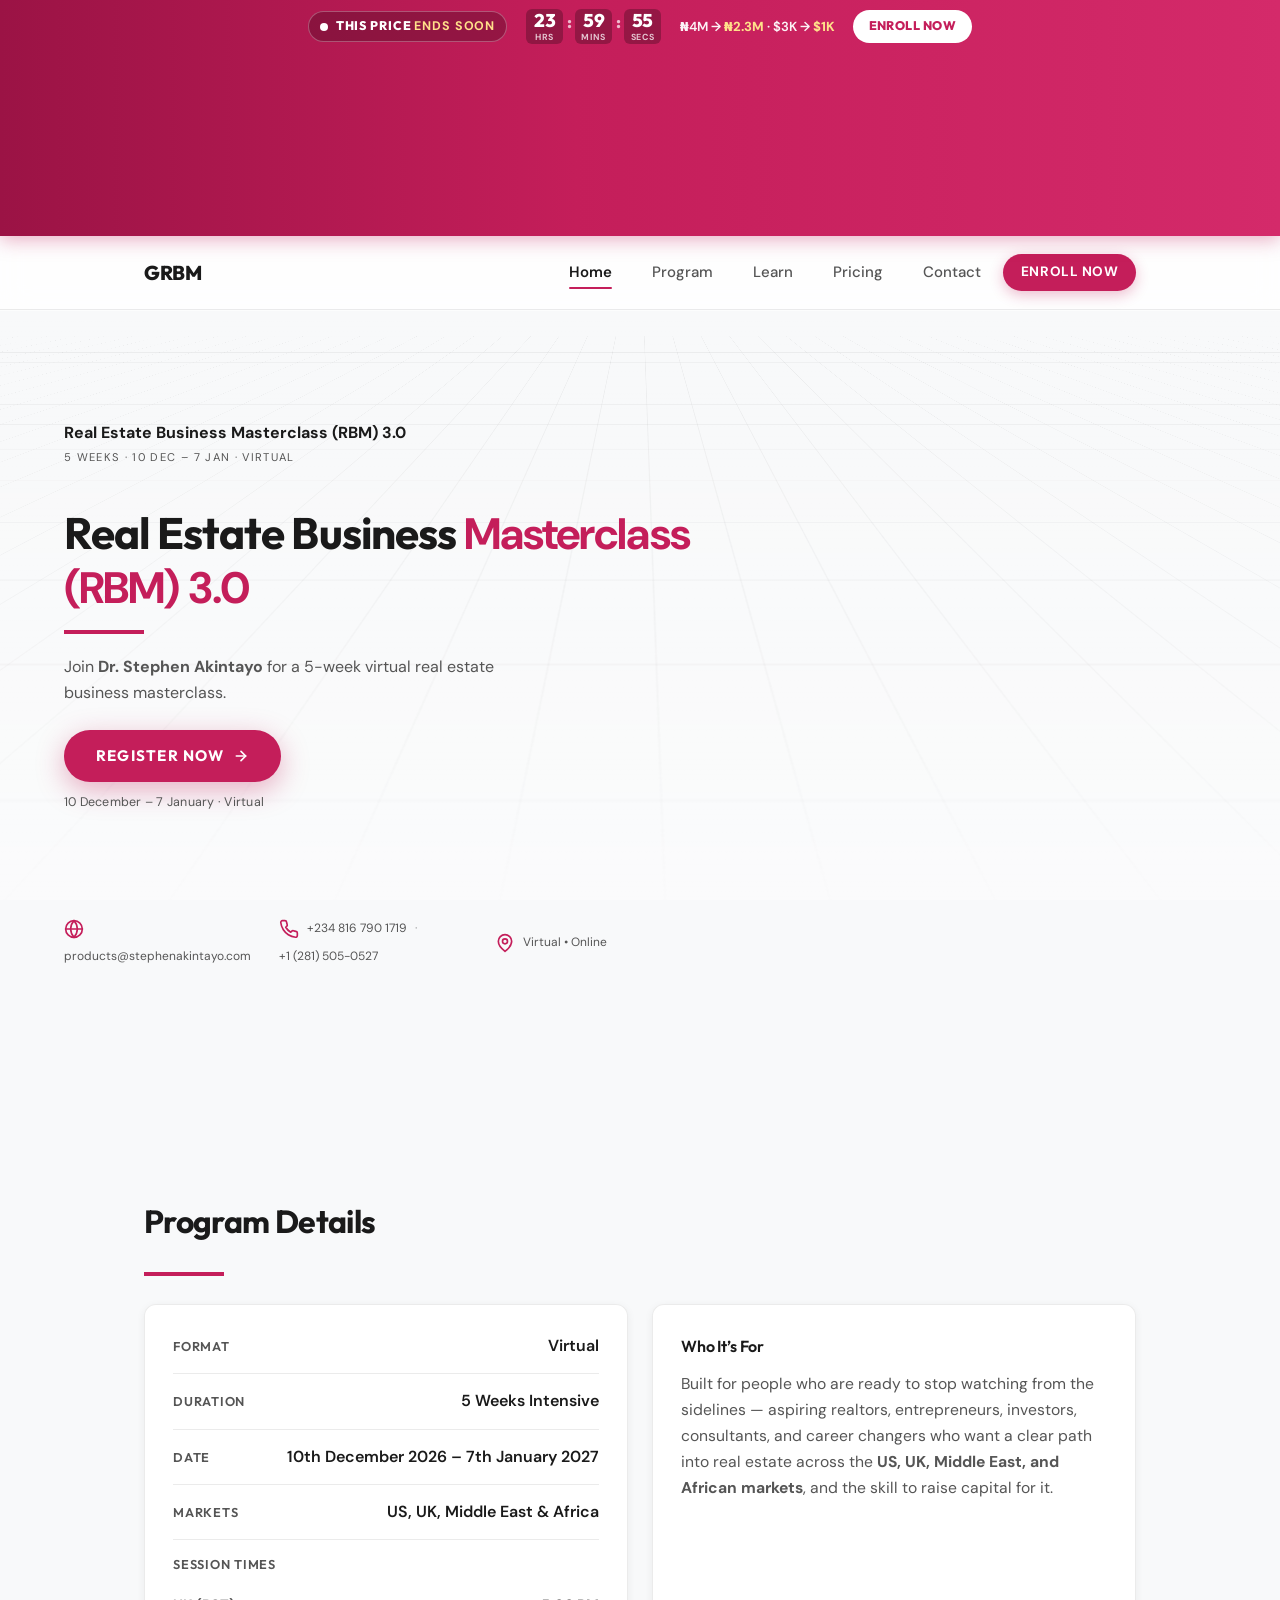
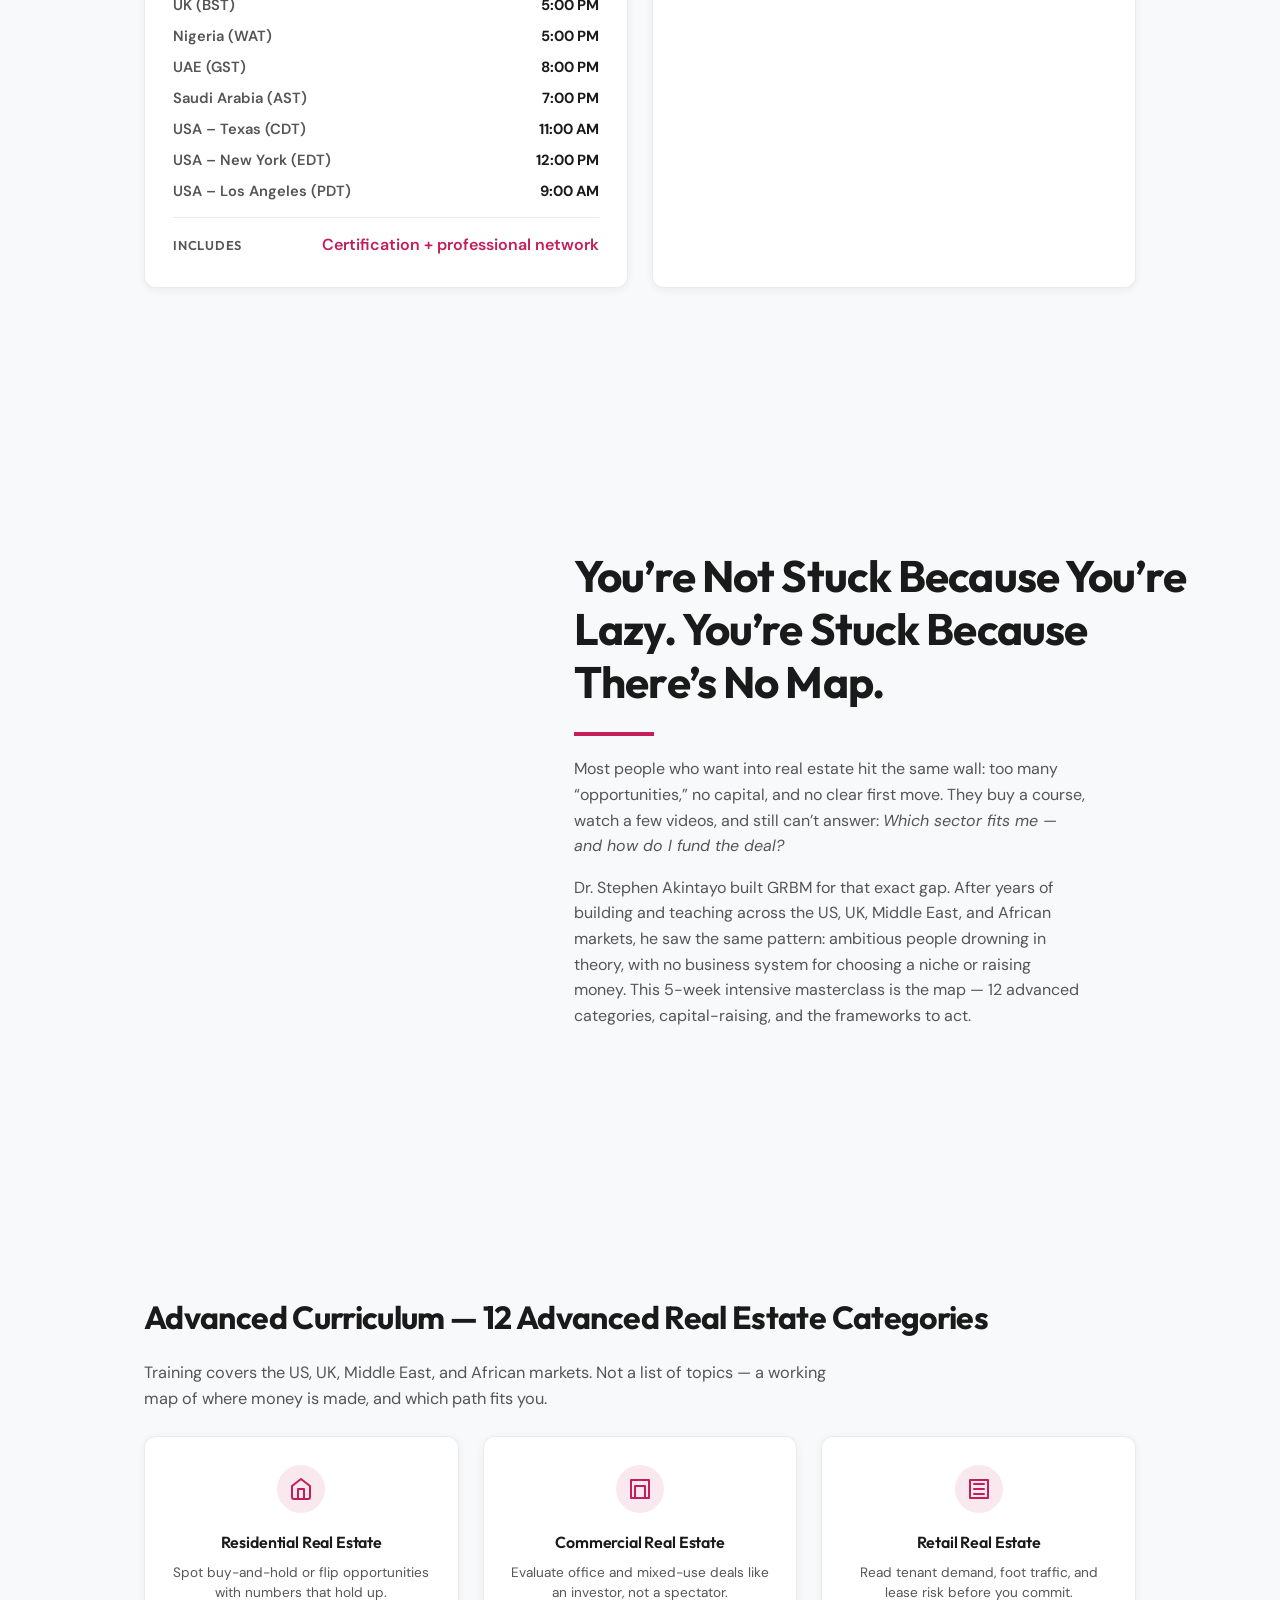
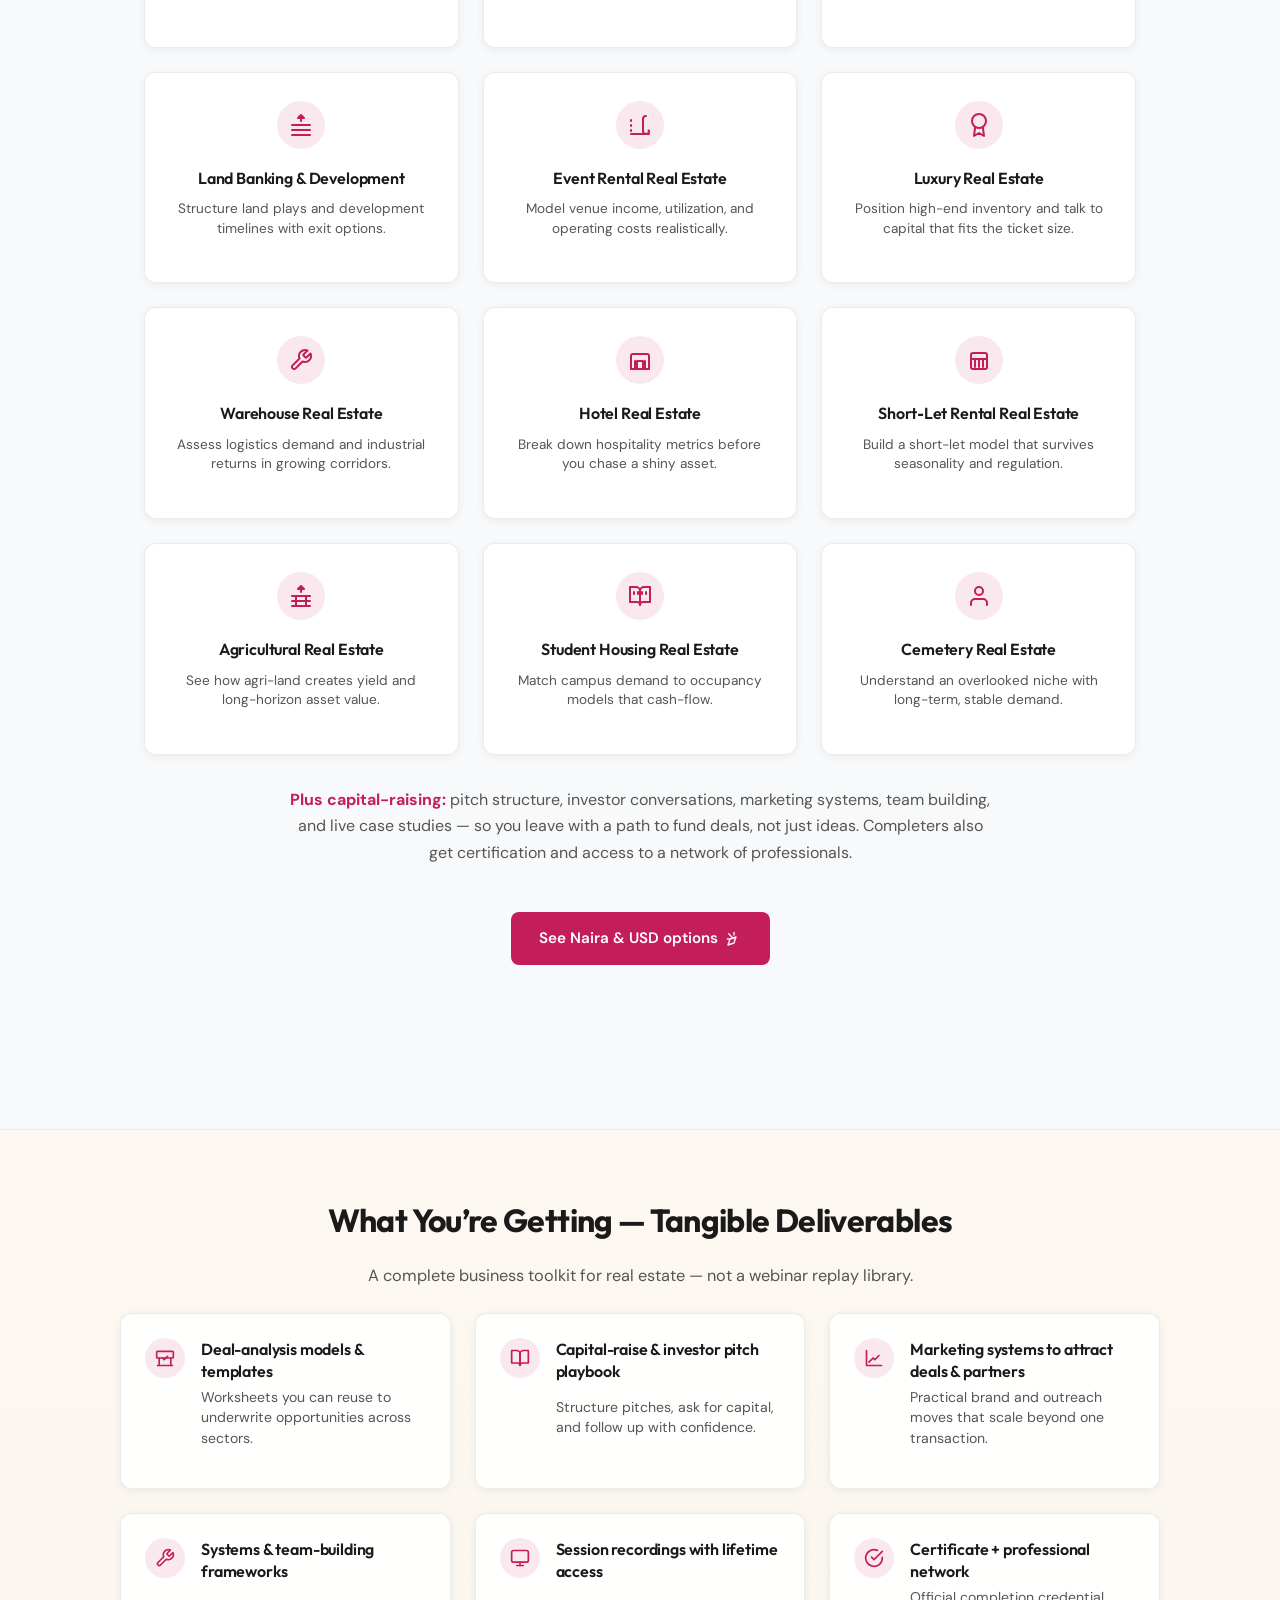
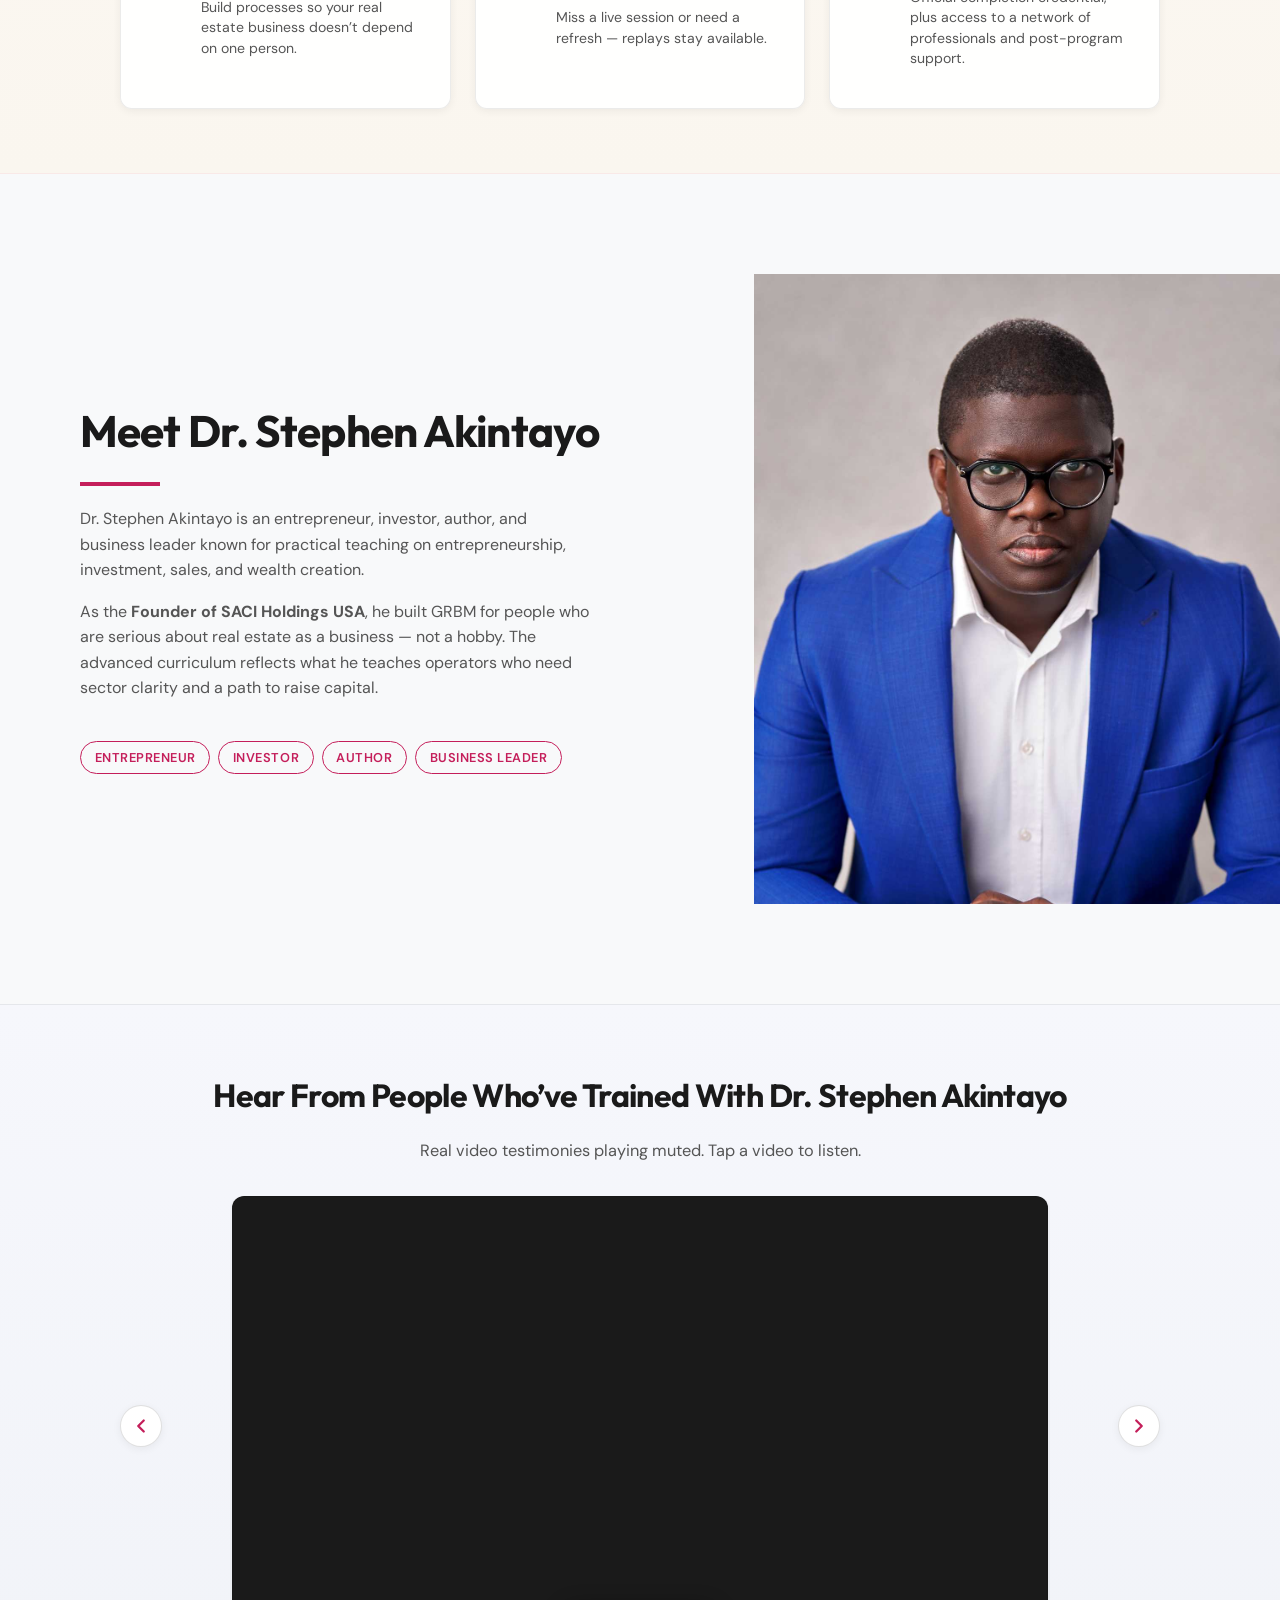
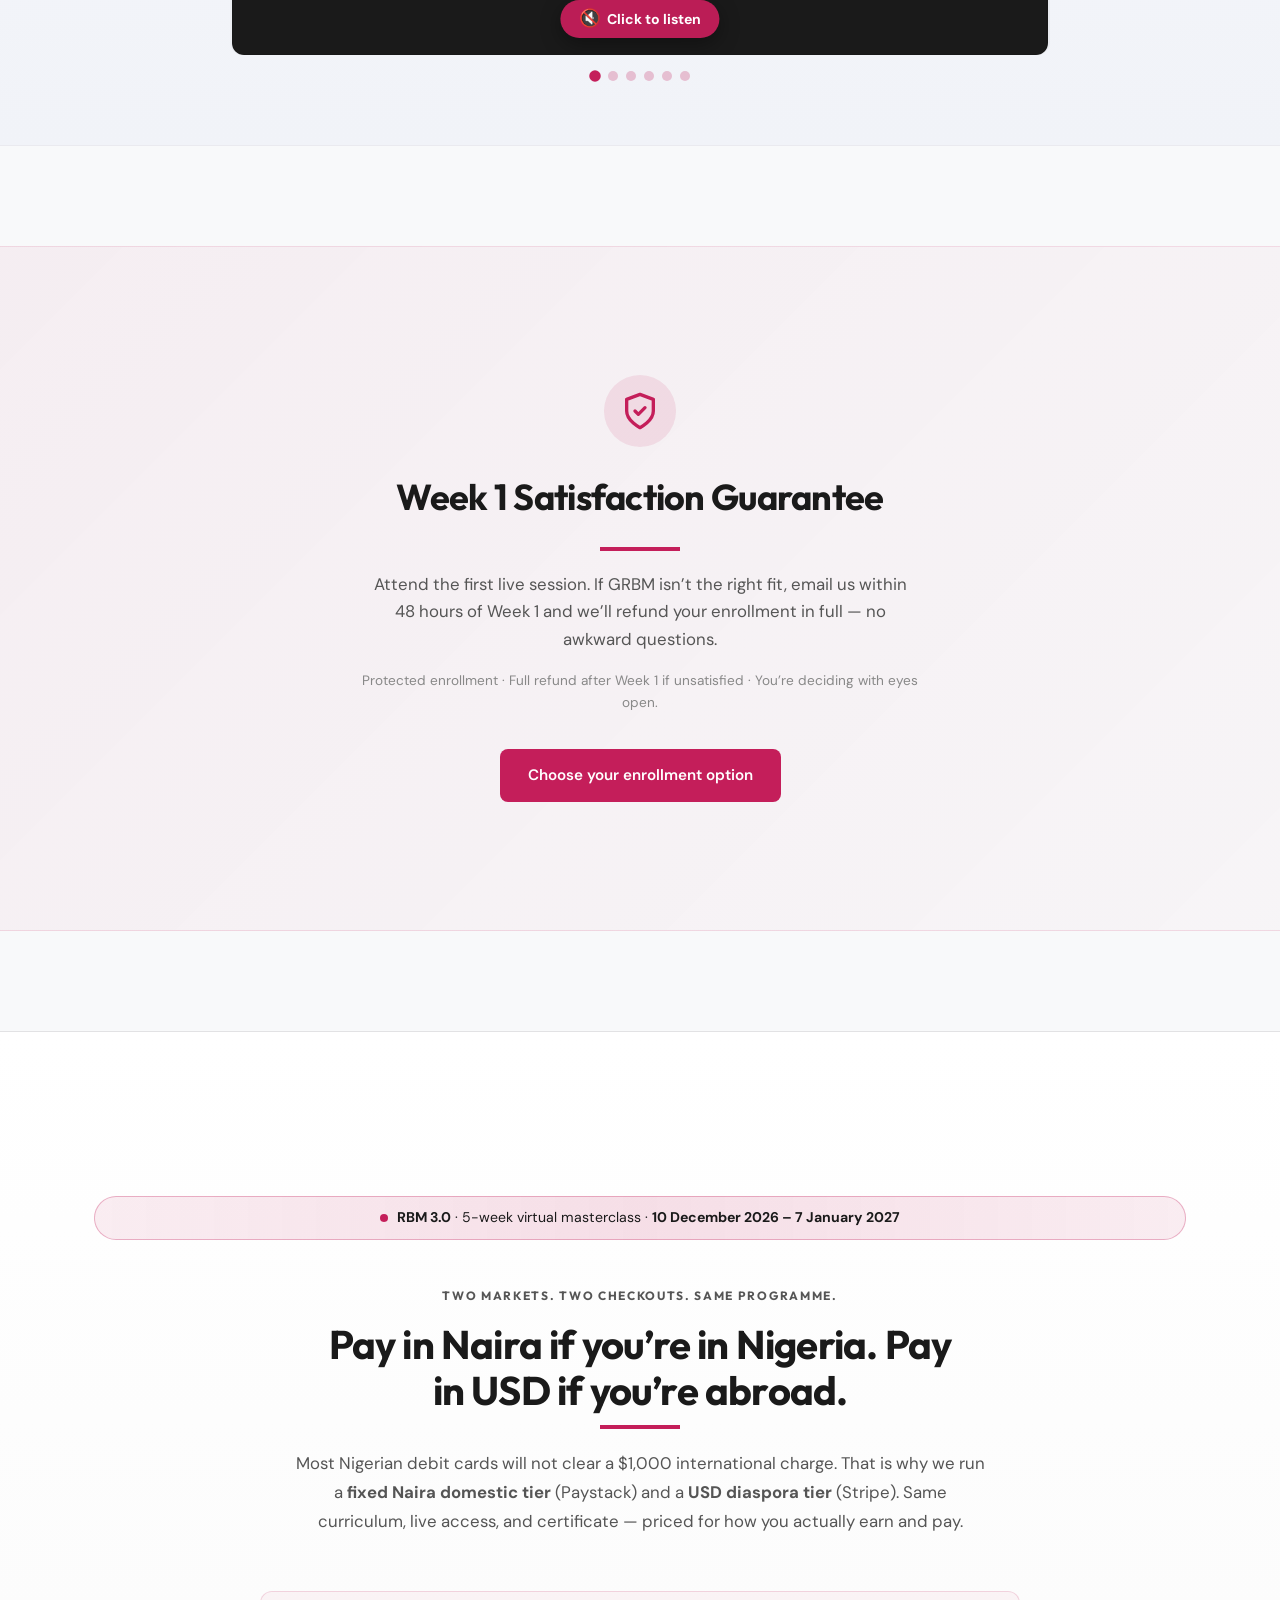
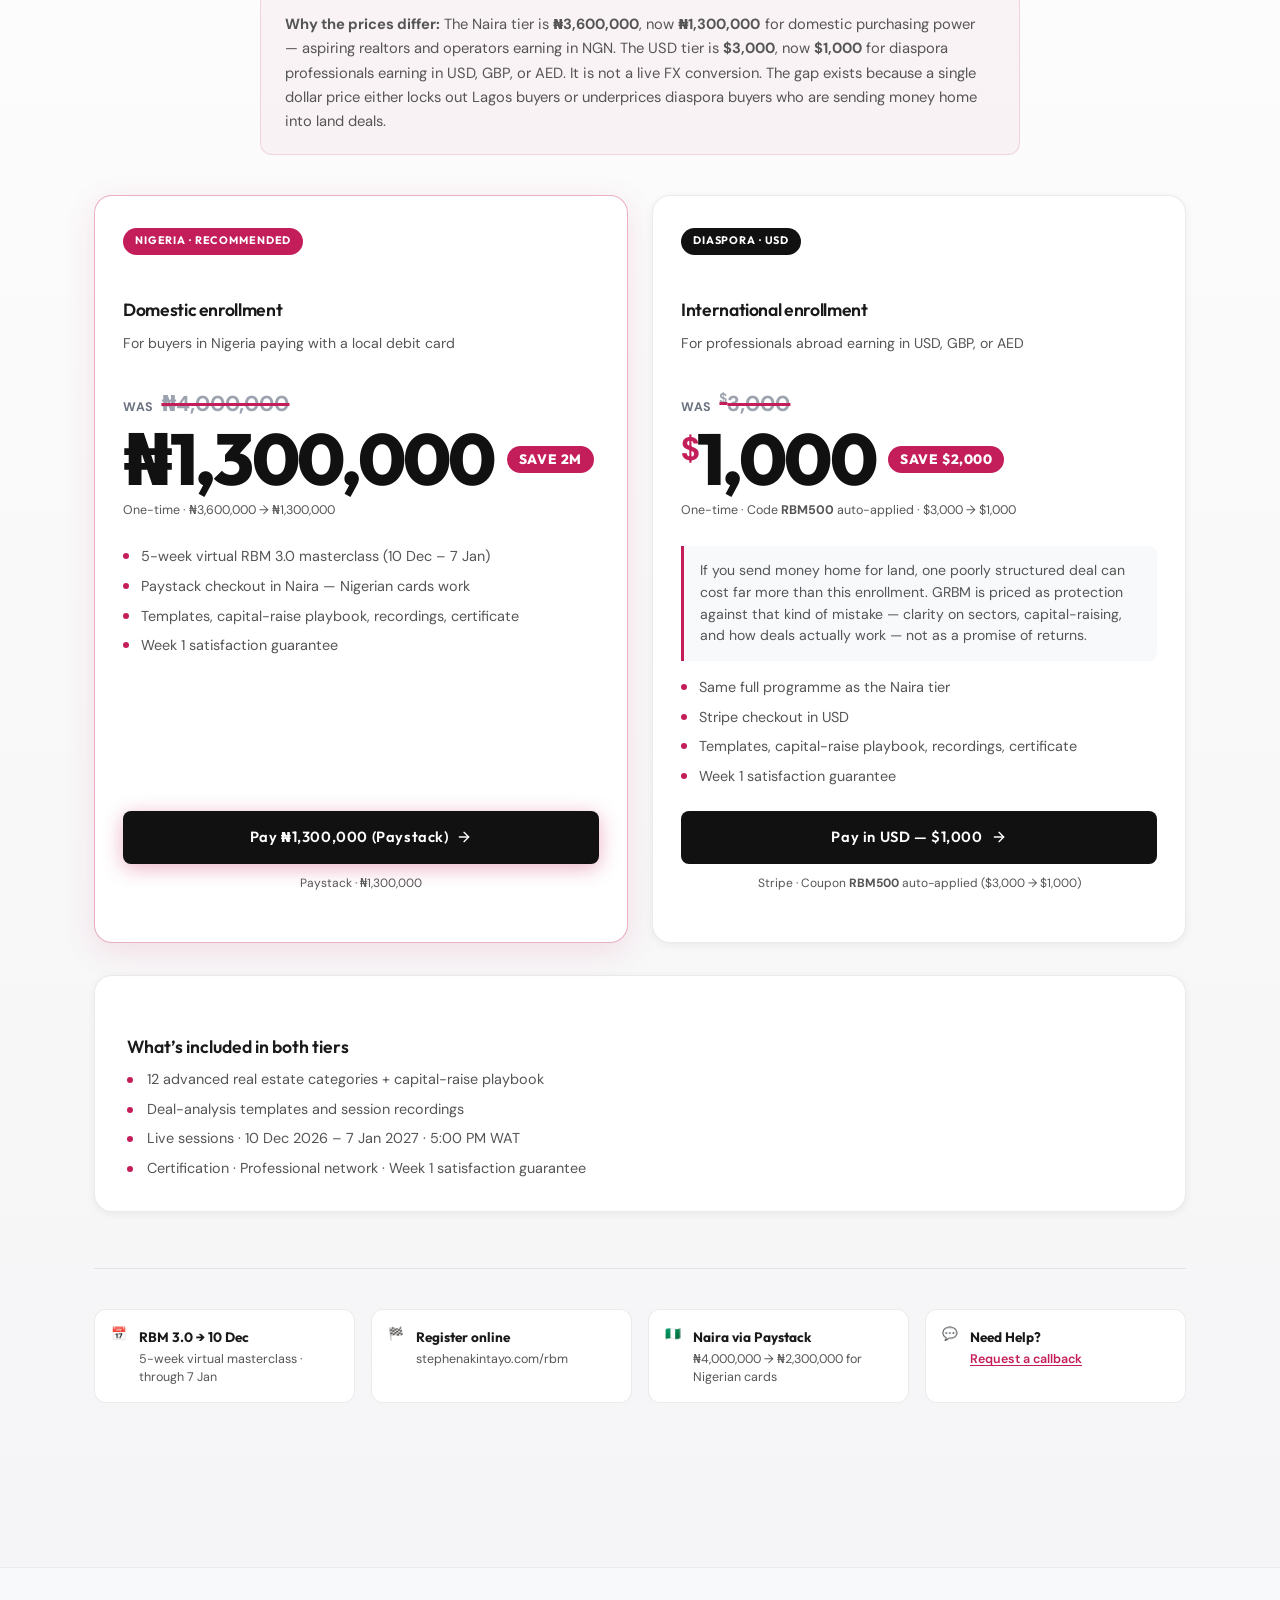
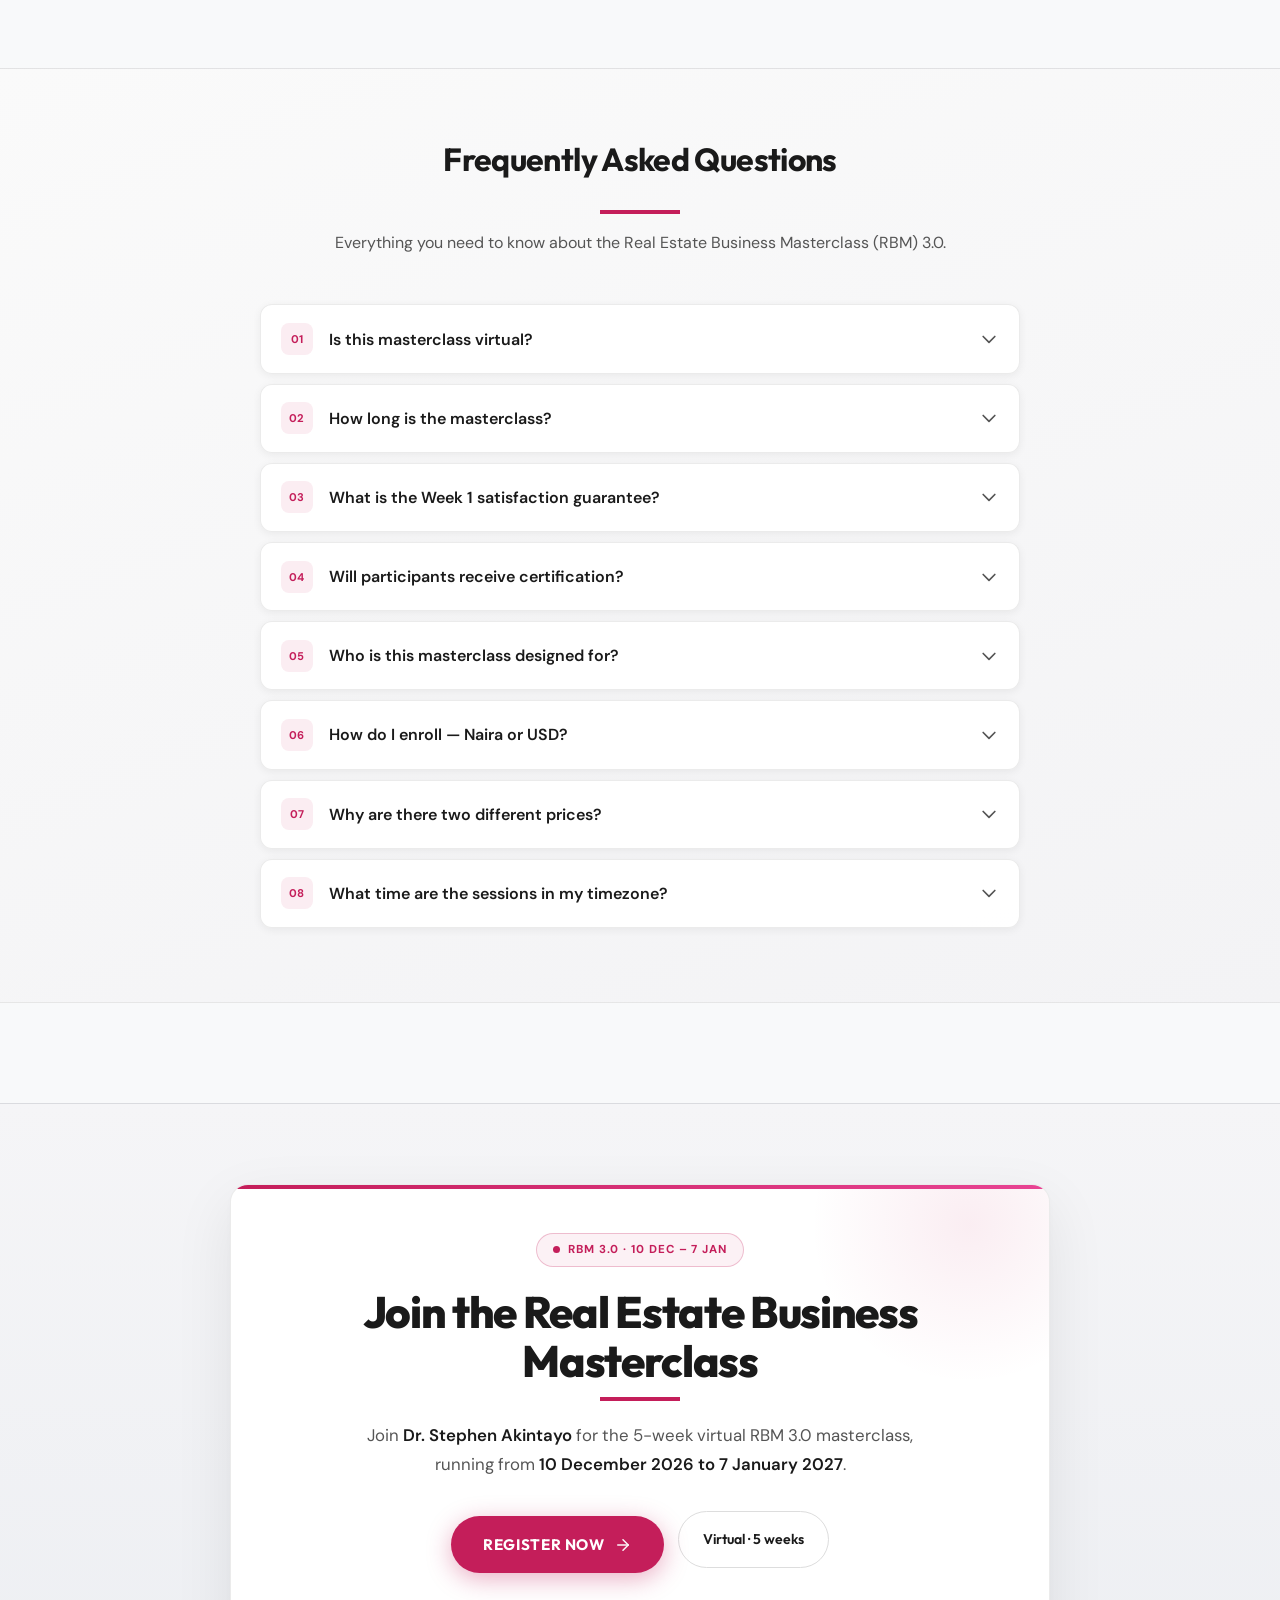
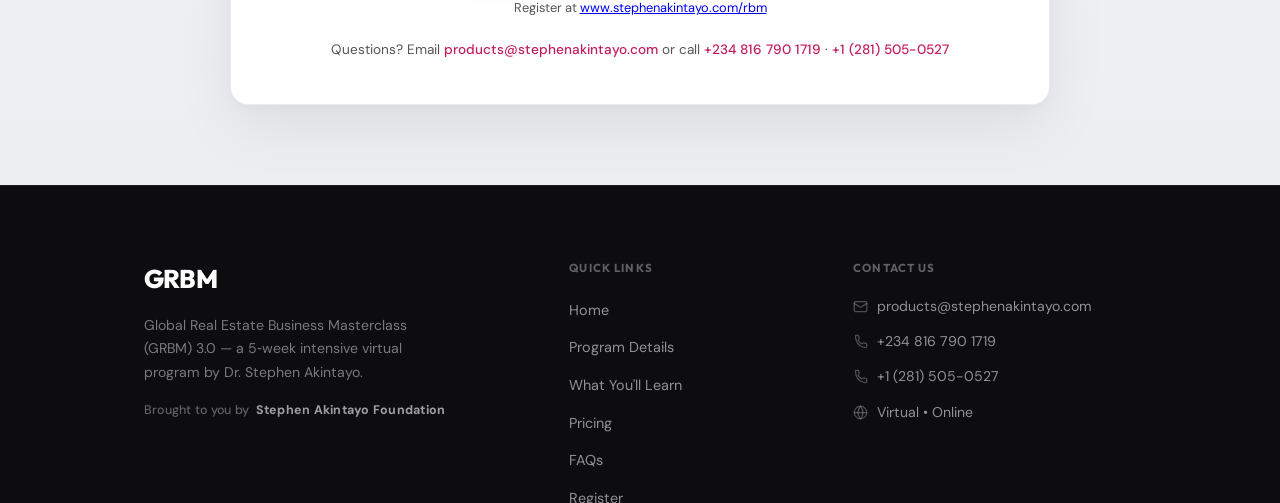
==== index.html @ 88ea3cbb "refactor: Update index.html to reflect the rebranding of the Global Real Estate Business Masterclass" ====
﻿<!DOCTYPE html>
<html lang="en">
<head>
<meta charset="UTF-8">
<meta name="viewport" content="width=device-width, initial-scale=1.0">
<title>Real Estate Business Masterclass (RBM) 3.0</title>
<link rel="preconnect" href="https://fonts.googleapis.com">
<link rel="preconnect" href="https://fonts.gstatic.com" crossorigin>
<link href="https://fonts.googleapis.com/css2?family=DM+Sans:ital,opsz,wght@0,9..40,400;0,9..40,500;0,9..40,600;0,9..40,700;1,9..40,400&family=Outfit:wght@600;700;800&display=swap" rel="stylesheet">
<link rel="stylesheet" href="style.css">

<!-- Meta Pixel Code -->
<script>
!function(f,b,e,v,n,t,s)
{if(f.fbq)return;n=f.fbq=function(){n.callMethod?
n.callMethod.apply(n,arguments):n.queue.push(arguments)};
if(!f._fbq)f._fbq=n;n.push=n;n.loaded=!0;n.version='2.0';
n.queue=[];t=b.createElement(e);t.async=!0;
t.src=v;s=b.getElementsByTagName(e)[0];
s.parentNode.insertBefore(t,s)}(window, document,'script',
'https://connect.facebook.net/en_US/fbevents.js');
fbq('init', '911916404501115');
fbq('track', 'PageView');
</script>
<noscript><img height="1" width="1" style="display:none"
src="https://www.facebook.com/tr?id=911916404501115&ev=PageView&noscript=1"
/></noscript>
<!-- End Meta Pixel Code -->
</head>
<body>

<!-- FOMO banner — 24h promo countdown, loops forever -->
<div class="fomo-banner" role="status" aria-live="polite">
  <div class="fomo-banner-inner">
    <div class="fomo-banner-slots">
      <span class="fomo-banner-pulse" aria-hidden="true"></span>
      <span class="fomo-banner-slots-text">THIS PRICE <strong>ENDS SOON</strong></span>
    </div>
    <div class="fomo-banner-timer" id="fomoCountdown" aria-label="Promo expires in 24 hours">
      <div class="fomo-unit">
        <span class="fomo-num" id="fomoHours">24</span>
        <span class="fomo-label">Hrs</span>
      </div>
      <span class="fomo-sep" aria-hidden="true">:</span>
      <div class="fomo-unit">
        <span class="fomo-num" id="fomoMins">00</span>
        <span class="fomo-label">Mins</span>
      </div>
      <span class="fomo-sep" aria-hidden="true">:</span>
      <div class="fomo-unit">
        <span class="fomo-num" id="fomoSecs">00</span>
        <span class="fomo-label">Secs</span>
      </div>
    </div>
    <p class="fomo-banner-note">₦4M → <strong>₦2.3M</strong> · $3K → <strong>$1K</strong></p>
    <a class="fomo-banner-cta" href="#pricing">Enroll Now</a>
  </div>
</div>

<header class="site-header">
  <div class="header-inner">
    <a href="#home" class="header-brand">GRBM</a>
    <button class="nav-toggle" id="navToggle" aria-label="Toggle menu" aria-expanded="false">
      <span class="nav-toggle-bar"></span>
      <span class="nav-toggle-bar"></span>
      <span class="nav-toggle-bar"></span>
    </button>
    <nav class="main-nav" id="mainNav" aria-label="Main navigation">
      <ul class="nav-items" id="navItems">
        <li><a href="#home" data-id="home" class="active">Home</a></li>
        <li><a href="#program" data-id="program">Program</a></li>
        <li><a href="#learn" data-id="learn">Learn</a></li>
        <li><a href="#pricing" data-id="pricing">Pricing</a></li>
        <li><a href="#contact" data-id="contact">Contact</a></li>
        <li class="nav-register-item"><a href="#pricing" class="nav-register-btn">Enroll Now</a></li>
      </ul>
    </nav>
  </div>
</header>

<!-- Background -->
<div class="retro-grid" id="retroGrid">
<div class="grid-layer"><div class="grid-lines"></div></div>
<div class="grid-gradient"></div>
</div>

<!-- HERO -->
<section class="hero hero-section-2 reveal" id="home">
  <div class="hero-section-inner">
    <!-- Left: Content -->
    <div class="hero-left-2">
      <div class="hero-left-top">
        <header class="hero-header">
          <div class="hero-logo">
            <div class="hero-logo-meta">
              <p class="hero-logo-title">Real Estate Business Masterclass (RBM) 3.0</p>
              <p class="hero-slogan">5 WEEKS · 10 DEC – 7 JAN · VIRTUAL</p>
            </div>
          </div>
        </header>

        <main class="hero-main">
          <!-- Hero option set C (balanced) live. Alternatives documented in CRO notes below hero. -->
          <h1 class="hero-title">Real Estate Business <span class="hero-title-accent">Masterclass (RBM) 3.0</span></h1>
          <div class="hero-accent-bar" aria-hidden="true"></div>
          <p class="hero-subtitle">Join <b>Dr. Stephen Akintayo</b> for a 5-week virtual real estate business masterclass.</p>
          <div class="hero-cta-group">
            <a class="hero-cta-btn" href="https://www.stephenakintayo.com/rbm" target="_blank" rel="noopener noreferrer">
              Register now
              <svg xmlns="http://www.w3.org/2000/svg" width="16" height="16" viewBox="0 0 24 24" fill="none" stroke="currentColor" stroke-width="2.5" stroke-linecap="round" stroke-linejoin="round" aria-hidden="true"><path d="M5 12h14"/><path d="m12 5 7 7-7 7"/></svg>
            </a>
            <span class="hero-cta-note">10 December – 7 January · Virtual</span>
          </div>
        </main>
      </div>

      <footer class="hero-contact">
        <div class="hero-contact-grid">
          <div class="hero-contact-item">
            <span class="hero-contact-icon" aria-hidden="true">
              <svg xmlns="http://www.w3.org/2000/svg" width="24" height="24" viewBox="0 0 24 24" fill="none" stroke="currentColor" stroke-width="2" stroke-linecap="round" stroke-linejoin="round"><circle cx="12" cy="12" r="10"/><line x1="2" x2="22" y1="12" y2="12"/><path d="M12 2a15.3 15.3 0 0 1 4 10 15.3 15.3 0 0 1-4 10 15.3 15.3 0 0 1-4-10 15.3 15.3 0 0 1 4-10z"/></svg>
            </span>
            <a href="mailto:products@stephenakintayo.com">products@stephenakintayo.com</a>
          </div>
          <div class="hero-contact-item">
            <span class="hero-contact-icon" aria-hidden="true">
              <svg xmlns="http://www.w3.org/2000/svg" width="24" height="24" viewBox="0 0 24 24" fill="none" stroke="currentColor" stroke-width="2" stroke-linecap="round" stroke-linejoin="round"><path d="M22 16.92v3a2 2 0 0 1-2.18 2 19.79 19.79 0 0 1-8.63-3.07 19.5 19.5 0 0 1-6-6 19.79 19.79 0 0 1-3.07-8.67A2 2 0 0 1 4.11 2h3a2 2 0 0 1 2 1.72 12.84 12.84 0 0 0 .7 2.81 2 2 0 0 1-.45 2.11L8.09 9.91a16 16 0 0 0 6 6l1.27-1.27a2 2 0 0 1 2.11-.45 12.84 12.84 0 0 0 2.81.7A2 2 0 0 1 22 16.92z"/></path></svg>
            </span>
            <a href="tel:+2348167901719">+234 816 790 1719</a>
            <span class="hero-contact-sep">·</span>
            <a href="tel:+12815050527">+1 (281) 505-0527</a>
          </div>
          <div class="hero-contact-item">
            <span class="hero-contact-icon" aria-hidden="true">
              <svg xmlns="http://www.w3.org/2000/svg" width="24" height="24" viewBox="0 0 24 24" fill="none" stroke="currentColor" stroke-width="2" stroke-linecap="round" stroke-linejoin="round"><path d="M20 10c0 6-8 12-8 12s-8-6-8-12a8 8 0 0 1 16 0Z"/><circle cx="12" cy="10" r="3"/></svg>
            </span>
            <span>Virtual • Online</span>
          </div>
        </div>
      </footer>
    </div>

    <!-- Right: Image with clip-path -->
    <div class="hero-right-2" style="background-image: url('https://images.unsplash.com/photo-1560518883-ce09059eeffa?q=80&w=1200');"></div>
  </div>
</section>

<!-- PROGRAM DETAILS -->
<section class="section container reveal program-section" id="program">
  <div class="program-header">
    <h2>Program Details</h2>
    <div class="hero-accent-bar" aria-hidden="true"></div>
  </div>
  <div class="program-grid">
    <div class="program-details-card card">
      <dl class="program-details-list">
        <div class="program-detail-item">
          <dt>Format</dt>
          <dd>Virtual</dd>
        </div>
        <div class="program-detail-item">
          <dt>Duration</dt>
          <dd>5 Weeks Intensive</dd>
        </div>
        <div class="program-detail-item">
          <dt>Date</dt>
          <dd>10th December 2026 – 7th January 2027</dd>
        </div>
        <div class="program-detail-item">
          <dt>Markets</dt>
          <dd>US, UK, Middle East &amp; Africa</dd>
        </div>
        <div class="program-detail-item program-detail-timezones">
          <dt>Session times</dt>
          <dd>
            <ul class="timezone-list">
              <li><span class="tz-place">UK (BST)</span><span class="tz-time">5:00 PM</span></li>
              <li><span class="tz-place">Nigeria (WAT)</span><span class="tz-time">5:00 PM</span></li>
              <li><span class="tz-place">UAE (GST)</span><span class="tz-time">8:00 PM</span></li>
              <li><span class="tz-place">Saudi Arabia (AST)</span><span class="tz-time">7:00 PM</span></li>
              <li><span class="tz-place">USA – Texas (CDT)</span><span class="tz-time">11:00 AM</span></li>
              <li><span class="tz-place">USA – New York (EDT)</span><span class="tz-time">12:00 PM</span></li>
              <li><span class="tz-place">USA – Los Angeles (PDT)</span><span class="tz-time">9:00 AM</span></li>
            </ul>
          </dd>
        </div>
        <div class="program-detail-item program-detail-bonus">
          <dt>Includes</dt>
          <dd>Certification + professional network</dd>
        </div>
      </dl>
    </div>
    <div class="program-about-card card">
      <h3 class="program-about-title">Who It’s For</h3>
      <p>Built for people who are ready to stop watching from the sidelines — aspiring realtors, entrepreneurs, investors, consultants, and career changers who want a clear path into real estate across the <b>US, UK, Middle East, and African markets</b>, and the skill to raise capital for it.</p>
    </div>
  </div>
</section>

<!-- WHY IT MATTERS (hero-style: image first, then content) -->
<section class="why-section reveal" id="why">
  <div class="why-section-inner">
    <!-- Left: Image with clip-path (like hero, but left side) -->
    <div class="why-image-panel" style="background-image: url('https://images.unsplash.com/photo-1560520653-9e0e4c89eb11?q=80&w=1200');" role="img" aria-label="Modern building and skyline representing real estate and wealth"></div>
    <!-- Right: Content -->
    <div class="why-content-panel">
      <h2 class="why-title">You’re Not Stuck Because You’re Lazy. You’re Stuck Because There’s No Map.</h2>
      <div class="hero-accent-bar" aria-hidden="true"></div>
      <p class="why-subtitle">Most people who want into real estate hit the same wall: too many “opportunities,” no capital, and no clear first move. They buy a course, watch a few videos, and still can’t answer: <em>Which sector fits me — and how do I fund the deal?</em></p>
      <p class="why-subtitle">Dr. Stephen Akintayo built GRBM for that exact gap. After years of building and teaching across the US, UK, Middle East, and African markets, he saw the same pattern: ambitious people drowning in theory, with no business system for choosing a niche or raising money. This 5-week intensive masterclass is the map — 12 advanced categories, capital-raising, and the frameworks to act.</p>
    </div>
  </div>
</section>

<!-- WHAT YOU WILL LEARN -->
<section class="section container reveal learn-section" id="learn">
<h2>Advanced Curriculum — 12 Advanced Real Estate Categories</h2>
<p class="section-lead">Training covers the US, UK, Middle East, and African markets. Not a list of topics — a working map of where money is made, and which path fits you.</p>
<div class="learn-grid">
<div class="learn-item">
<div class="learn-icon">
<svg xmlns="http://www.w3.org/2000/svg" width="24" height="24" viewBox="0 0 24 24" fill="none" stroke="currentColor" stroke-width="2" stroke-linecap="round" stroke-linejoin="round"><path d="M3 9l9-7 9 7v11a2 2 0 0 1-2 2H5a2 2 0 0 1-2-2z"/><polyline points="9,22 9,12 15,12 15,22"/></svg>
</div>
<h3>Residential Real Estate</h3>
<p class="learn-outcome">Spot buy-and-hold or flip opportunities with numbers that hold up.</p>
</div>
<div class="learn-item">
<div class="learn-icon">
<svg xmlns="http://www.w3.org/2000/svg" width="24" height="24" viewBox="0 0 24 24" fill="none" stroke="currentColor" stroke-width="2" stroke-linecap="round" stroke-linejoin="round"><path d="M3 21V3h18v18H3z"/><path d="M7 21V9h10v12"/></svg>
</div>
<h3>Commercial Real Estate</h3>
<p class="learn-outcome">Evaluate office and mixed-use deals like an investor, not a spectator.</p>
</div>
<div class="learn-item">
<div class="learn-icon">
<svg xmlns="http://www.w3.org/2000/svg" width="24" height="24" viewBox="0 0 24 24" fill="none" stroke="currentColor" stroke-width="2" stroke-linecap="round" stroke-linejoin="round"><path d="M3 3h18v18H3z"/><path d="M7 7h10"/><path d="M7 12h10"/><path d="M7 17h10"/></svg>
</div>
<h3>Retail Real Estate</h3>
<p class="learn-outcome">Read tenant demand, foot traffic, and lease risk before you commit.</p>
</div>
<div class="learn-item">
<div class="learn-icon">
<svg xmlns="http://www.w3.org/2000/svg" width="24" height="24" viewBox="0 0 24 24" fill="none" stroke="currentColor" stroke-width="2" stroke-linecap="round" stroke-linejoin="round"><path d="M12 2l3 3h-6l3-3z"/><path d="M12 5v3"/><path d="M3 12h18"/><path d="M3 17h18"/><path d="M3 22h18"/></svg>
</div>
<h3>Land Banking &amp; Development</h3>
<p class="learn-outcome">Structure land plays and development timelines with exit options.</p>
</div>
<div class="learn-item">
<div class="learn-icon">
<svg xmlns="http://www.w3.org/2000/svg" width="24" height="24" viewBox="0 0 24 24" fill="none" stroke="currentColor" stroke-width="2" stroke-linecap="round" stroke-linejoin="round"><path d="M18 3a3 3 0 0 0-3 3v12a3 3 0 0 0 3 3 3 3 0 0 0 3-3 .5.5 0 0 0-.5-.5H21"/><path d="M3 21h18"/><path d="M3 7v1"/><path d="M3 12v1"/><path d="M3 17v1"/></svg>
</div>
<h3>Event Rental Real Estate</h3>
<p class="learn-outcome">Model venue income, utilization, and operating costs realistically.</p>
</div>
<div class="learn-item">
<div class="learn-icon">
<svg xmlns="http://www.w3.org/2000/svg" width="24" height="24" viewBox="0 0 24 24" fill="none" stroke="currentColor" stroke-width="2" stroke-linecap="round" stroke-linejoin="round"><circle cx="12" cy="8" r="7"/><polyline points="8.21,13.89 7,23 12,20 17,23 15.79,13.88"/></svg>
</div>
<h3>Luxury Real Estate</h3>
<p class="learn-outcome">Position high-end inventory and talk to capital that fits the ticket size.</p>
</div>
<div class="learn-item">
<div class="learn-icon">
<svg xmlns="http://www.w3.org/2000/svg" width="24" height="24" viewBox="0 0 24 24" fill="none" stroke="currentColor" stroke-width="2" stroke-linecap="round" stroke-linejoin="round"><path d="M14.7 6.3a1 1 0 0 0 0 1.4l1.6 1.6a1 1 0 0 0 1.4 0l3.77-3.77a6 6 0 0 1-7.94 7.94l-6.91 6.91a2.12 2.12 0 0 1-3-3l6.91-6.91a6 6 0 0 1 7.94-7.94l-3.76 3.76z"/></svg>
</div>
<h3>Warehouse Real Estate</h3>
<p class="learn-outcome">Assess logistics demand and industrial returns in growing corridors.</p>
</div>
<div class="learn-item">
<div class="learn-icon">
<svg xmlns="http://www.w3.org/2000/svg" width="24" height="24" viewBox="0 0 24 24" fill="none" stroke="currentColor" stroke-width="2" stroke-linecap="round" stroke-linejoin="round"><path d="M3 21V8a2 2 0 0 1 2-2h14a2 2 0 0 1 2 2v13"/><path d="M3 21h18"/><path d="M9 21V13h6v8"/><path d="M7 13v8"/><path d="M17 13v8"/></svg>
</div>
<h3>Hotel Real Estate</h3>
<p class="learn-outcome">Break down hospitality metrics before you chase a shiny asset.</p>
</div>
<div class="learn-item">
<div class="learn-icon">
<svg xmlns="http://www.w3.org/2000/svg" width="24" height="24" viewBox="0 0 24 24" fill="none" stroke="currentColor" stroke-width="2" stroke-linecap="round" stroke-linejoin="round"><path d="M20 9V7a2 2 0 0 0-2-2H6a2 2 0 0 0-2 2v2"/><path d="M20 9v10a2 2 0 0 1-2 2H6a2 2 0 0 1-2-2V9"/><path d="M4 11h16"/><path d="M8 11v8"/><path d="M12 11v8"/><path d="M16 11v8"/></svg>
</div>
<h3>Short‑Let Rental Real Estate</h3>
<p class="learn-outcome">Build a short-let model that survives seasonality and regulation.</p>
</div>
<div class="learn-item">
<div class="learn-icon">
<svg xmlns="http://www.w3.org/2000/svg" width="24" height="24" viewBox="0 0 24 24" fill="none" stroke="currentColor" stroke-width="2" stroke-linecap="round" stroke-linejoin="round"><path d="M12 2l3 3h-6l3-3z"/><path d="M12 5v3"/><path d="M3 12h18"/><path d="M3 17h18"/><path d="M3 22h18"/><path d="M7 12v10"/><path d="M17 12v10"/></svg>
</div>
<h3>Agricultural Real Estate</h3>
<p class="learn-outcome">See how agri-land creates yield and long-horizon asset value.</p>
</div>
<div class="learn-item">
<div class="learn-icon">
<svg xmlns="http://www.w3.org/2000/svg" width="24" height="24" viewBox="0 0 24 24" fill="none" stroke="currentColor" stroke-width="2" stroke-linecap="round" stroke-linejoin="round"><path d="M2 3h6a4 4 0 0 1 4 4v14a3 3 0 0 0-3-3H2z"/><path d="M22 3h-6a4 4 0 0 0-4 4v14a3 3 0 0 1 3-3h7z"/><path d="M6 8v2"/><path d="M10 8v2"/><path d="M14 8v2"/><path d="M18 8v2"/></svg>
</div>
<h3>Student Housing Real Estate</h3>
<p class="learn-outcome">Match campus demand to occupancy models that cash-flow.</p>
</div>
<div class="learn-item">
<div class="learn-icon">
<svg xmlns="http://www.w3.org/2000/svg" width="24" height="24" viewBox="0 0 24 24" fill="none" stroke="currentColor" stroke-width="2" stroke-linecap="round" stroke-linejoin="round"><path d="M20 21v-2a4 4 0 0 0-4-4H8a4 4 0 0 0-4 4v2"/><circle cx="12" cy="7" r="4"/></svg>
</div>
<h3>Cemetery Real Estate</h3>
<p class="learn-outcome">Understand an overlooked niche with long-term, stable demand.</p>
</div>
</div>

<div class="learn-cta">
  <p class="learn-bonus"><b>Plus capital-raising:</b> pitch structure, investor conversations, marketing systems, team building, and live case studies — so you leave with a path to fund deals, not just ideas. Completers also get certification and access to a network of professionals.</p>
  <a class="btn btn-particle" href="#pricing">See Naira &amp; USD options<svg class="btn-icon" viewBox="0 0 24 24" fill="none" stroke="currentColor" stroke-width="2" stroke-linecap="round" stroke-linejoin="round" aria-hidden="true"><path d="M4 4l7.5 7.5"/><path d="M3 21l3-9 9-3-3 9z"/><path d="M12 2v4"/><path d="M2 12h4"/></svg></a>
</div>
</section>

<!-- WHAT YOU GAIN -->
<section class="section container reveal benefits-section">
<h2>What You’re Getting — Tangible Deliverables</h2>
<p class="section-lead">A complete business toolkit for real estate — not a webinar replay library.</p>
<div class="benefits-grid">
<div class="benefit-item">
<div class="benefit-icon">
<svg xmlns="http://www.w3.org/2000/svg" width="24" height="24" viewBox="0 0 24 24" fill="none" stroke="currentColor" stroke-width="2" stroke-linecap="round" stroke-linejoin="round"><path d="M9 12l2 2 4-4"/><path d="M21 12c.552 0 1-.448 1-1V5c0-.552-.448-1-1-1H3c-.552 0-1 .448-1 1v6c0 .552.448 1 1 1h18z"/><path d="M3 21h18"/><path d="M5 21V12"/><path d="M19 21V12"/></svg>
</div>
<h3>Deal-analysis models &amp; templates</h3>
<p class="benefit-desc">Worksheets you can reuse to underwrite opportunities across sectors.</p>
</div>
<div class="benefit-item">
<div class="benefit-icon">
<svg xmlns="http://www.w3.org/2000/svg" width="24" height="24" viewBox="0 0 24 24" fill="none" stroke="currentColor" stroke-width="2" stroke-linecap="round" stroke-linejoin="round"><path d="M2 3h6a4 4 0 0 1 4 4v14a3 3 0 0 0-3-3H2z"/><path d="M22 3h-6a4 4 0 0 0-4 4v14a3 3 0 0 1 3-3h7z"/></svg>
</div>
<h3>Capital-raise &amp; investor pitch playbook</h3>
<p class="benefit-desc">Structure pitches, ask for capital, and follow up with confidence.</p>
</div>
<div class="benefit-item">
<div class="benefit-icon">
<svg xmlns="http://www.w3.org/2000/svg" width="24" height="24" viewBox="0 0 24 24" fill="none" stroke="currentColor" stroke-width="2" stroke-linecap="round" stroke-linejoin="round"><path d="M3 3v18h18"/><path d="M18 9l-5 5-2-2-5 5"/></svg>
</div>
<h3>Marketing systems to attract deals &amp; partners</h3>
<p class="benefit-desc">Practical brand and outreach moves that scale beyond one transaction.</p>
</div>
<div class="benefit-item">
<div class="benefit-icon">
<svg xmlns="http://www.w3.org/2000/svg" width="24" height="24" viewBox="0 0 24 24" fill="none" stroke="currentColor" stroke-width="2" stroke-linecap="round" stroke-linejoin="round"><path d="M14.7 6.3a1 1 0 0 0 0 1.4l1.6 1.6a1 1 0 0 0 1.4 0l3.77-3.77a6 6 0 0 1-7.94 7.94l-6.91 6.91a2.12 2.12 0 0 1-3-3l6.91-6.91a6 6 0 0 1 7.94-7.94l-3.76 3.76z"/></svg>
</div>
<h3>Systems &amp; team-building frameworks</h3>
<p class="benefit-desc">Build processes so your real estate business doesn’t depend on one person.</p>
</div>
<div class="benefit-item">
<div class="benefit-icon">
<svg xmlns="http://www.w3.org/2000/svg" width="24" height="24" viewBox="0 0 24 24" fill="none" stroke="currentColor" stroke-width="2" stroke-linecap="round" stroke-linejoin="round"><rect x="2" y="3" width="20" height="14" rx="2"/><line x1="8" x2="16" y1="21" y2="21"/><line x1="12" x2="12" y1="17" y2="21"/></svg>
</div>
<h3>Session recordings with lifetime access</h3>
<p class="benefit-desc">Miss a live session or need a refresh — replays stay available.</p>
</div>
<div class="benefit-item">
<div class="benefit-icon">
<svg xmlns="http://www.w3.org/2000/svg" width="24" height="24" viewBox="0 0 24 24" fill="none" stroke="currentColor" stroke-width="2" stroke-linecap="round" stroke-linejoin="round"><path d="M22 11.08V12a10 10 0 1 1-5.93-9.14"/><polyline points="22,4 12,14.01 9,11.01"/></svg>
</div>
<h3>Certificate + professional network</h3>
<p class="benefit-desc">Official completion credential, plus access to a network of professionals and post-program support.</p>
</div>
</div>
<!-- CLIENT: Confirm which deliverables (templates, models, lifetime recordings, post-program support) are contractually included before launch. -->
</section>

<!-- INSTRUCTOR -->
<section class="instructor-section reveal" id="instructor">
  <div class="instructor-inner">
    <!-- Left: Content -->
    <div class="instructor-content-panel">
      <h2 class="instructor-title">Meet Dr. Stephen Akintayo</h2>
      <div class="hero-accent-bar" aria-hidden="true"></div>
      <p class="instructor-bio">Dr. Stephen Akintayo is an entrepreneur, investor, author, and business leader known for practical teaching on entrepreneurship, investment, sales, and wealth creation.</p>
      <p class="instructor-bio">As the <b>Founder of SACI Holdings USA</b>, he built GRBM for people who are serious about real estate as a business — not a hobby. The advanced curriculum reflects what he teaches operators who need sector clarity and a path to raise capital.</p>
      <div class="instructor-tags">
        <span class="instructor-tag">Entrepreneur</span>
        <span class="instructor-tag">Investor</span>
        <span class="instructor-tag">Author</span>
        <span class="instructor-tag">Business Leader</span>
      </div>
    </div>
    <!-- Right: Dr. Akintayo photo — replace src with actual photo URL -->
    <div class="instructor-image-panel" style="background-image: url('images/Dr-Stephen-Akintayo-2.jpg');" role="img" aria-label="Dr. Stephen Akintayo"></div>
  </div>
</section>

<!-- VIDEO PROOF — side slider, muted autoplay, click to listen -->
<section class="section container videos-section" id="testimonials">
  <h2 style="text-align:center">Hear From People Who’ve Trained With Dr. Stephen Akintayo</h2>
  <p class="section-lead" style="text-align:center;margin-left:auto;margin-right:auto">Real video testimonies playing muted. Tap a video to listen.</p>

  <div class="video-slider" id="videoSlider" data-index="0">
    <button type="button" class="video-slider-btn video-slider-btn--prev" id="videoPrev" aria-label="Previous video">
      <svg xmlns="http://www.w3.org/2000/svg" width="22" height="22" viewBox="0 0 24 24" fill="none" stroke="currentColor" stroke-width="2.5" stroke-linecap="round" stroke-linejoin="round" aria-hidden="true"><path d="m15 18-6-6 6-6"/></svg>
    </button>

    <div class="video-slider-viewport">
      <div class="video-slider-track" id="videoTrack">
        <div class="video-slide is-active" data-yt="XVrYUqLaYoA">
          <div class="video-embed">
            <img class="video-poster" src="https://i.ytimg.com/vi/XVrYUqLaYoA/hqdefault.jpg" alt="" loading="eager" decoding="async" width="480" height="360">
            <div class="video-host" id="rbm-yt-0"></div>
            <button type="button" class="video-unmute" aria-label="Click to listen">
              <span class="video-unmute-icon" aria-hidden="true">🔇</span>
              <span>Click to listen</span>
            </button>
          </div>
        </div>
        <div class="video-slide" data-yt="8vdOHZ5aRw8">
          <div class="video-embed">
            <img class="video-poster" src="https://i.ytimg.com/vi/8vdOHZ5aRw8/hqdefault.jpg" alt="" loading="lazy" decoding="async" width="480" height="360">
            <div class="video-host" id="rbm-yt-1"></div>
            <button type="button" class="video-unmute" aria-label="Click to listen">
              <span class="video-unmute-icon" aria-hidden="true">🔇</span>
              <span>Click to listen</span>
            </button>
          </div>
        </div>
        <div class="video-slide" data-yt="tBx_Yve3s34">
          <div class="video-embed">
            <img class="video-poster" src="https://i.ytimg.com/vi/tBx_Yve3s34/hqdefault.jpg" alt="" loading="lazy" decoding="async" width="480" height="360">
            <div class="video-host" id="rbm-yt-2"></div>
            <button type="button" class="video-unmute" aria-label="Click to listen">
              <span class="video-unmute-icon" aria-hidden="true">🔇</span>
              <span>Click to listen</span>
            </button>
          </div>
        </div>
        <div class="video-slide" data-yt="-FxOOwwzSyo">
          <div class="video-embed">
            <img class="video-poster" src="https://i.ytimg.com/vi/-FxOOwwzSyo/hqdefault.jpg" alt="" loading="lazy" decoding="async" width="480" height="360">
            <div class="video-host" id="rbm-yt-3"></div>
            <button type="button" class="video-unmute" aria-label="Click to listen">
              <span class="video-unmute-icon" aria-hidden="true">🔇</span>
              <span>Click to listen</span>
            </button>
          </div>
        </div>
        <div class="video-slide" data-yt="6DWa0jrvFh0">
          <div class="video-embed">
            <img class="video-poster" src="https://i.ytimg.com/vi/6DWa0jrvFh0/hqdefault.jpg" alt="" loading="lazy" decoding="async" width="480" height="360">
            <div class="video-host" id="rbm-yt-4"></div>
            <button type="button" class="video-unmute" aria-label="Click to listen">
              <span class="video-unmute-icon" aria-hidden="true">🔇</span>
              <span>Click to listen</span>
            </button>
          </div>
        </div>
        <div class="video-slide" data-yt="yxyiQYdATvI">
          <div class="video-embed">
            <img class="video-poster" src="https://i.ytimg.com/vi/yxyiQYdATvI/hqdefault.jpg" alt="" loading="lazy" decoding="async" width="480" height="360">
            <div class="video-host" id="rbm-yt-5"></div>
            <button type="button" class="video-unmute" aria-label="Click to listen">
              <span class="video-unmute-icon" aria-hidden="true">🔇</span>
              <span>Click to listen</span>
            </button>
          </div>
        </div>
      </div>
    </div>

    <button type="button" class="video-slider-btn video-slider-btn--next" id="videoNext" aria-label="Next video">
      <svg xmlns="http://www.w3.org/2000/svg" width="22" height="22" viewBox="0 0 24 24" fill="none" stroke="currentColor" stroke-width="2.5" stroke-linecap="round" stroke-linejoin="round" aria-hidden="true"><path d="m9 18 6-6-6-6"/></svg>
    </button>
  </div>

  <div class="video-dots" id="videoDots" role="tablist" aria-label="Video slides"></div>
  <p class="video-swipe-hint">Swipe to see more →</p>
</section>

<!-- GUARANTEE -->
<section class="guarantee-section reveal" id="guarantee">
  <div class="container guarantee-inner">
    <div class="guarantee-badge" aria-hidden="true">
      <svg xmlns="http://www.w3.org/2000/svg" width="40" height="40" viewBox="0 0 24 24" fill="none" stroke="currentColor" stroke-width="2" stroke-linecap="round" stroke-linejoin="round"><path d="M12 22s8-4 8-10V5l-8-3-8 3v7c0 6 8 10 8 10z"/><path d="m9 12 2 2 4-4"/></svg>
    </div>
    <h2 class="guarantee-title">Week 1 Satisfaction Guarantee</h2>
    <div class="hero-accent-bar" aria-hidden="true"></div>
    <p class="guarantee-copy">Attend the first live session. If GRBM isn’t the right fit, email us within 48 hours of Week 1 and we’ll refund your enrollment in full — no awkward questions.</p>
    <p class="guarantee-trust">Protected enrollment · Full refund after Week 1 if unsatisfied · <!-- CLIENT: Confirm ops/legal can honor this before publishing. --> You’re deciding with eyes open.</p>
    <a class="btn" href="#pricing">Choose your enrollment option</a>
  </div>
</section>

<!-- PRICING — two markets: Nigeria NGN + Diaspora USD -->
<section class="pricing-section section reveal" id="pricing">
  <div class="container pricing-container">

    <div class="pricing-urgency-banner" role="status">
      <span class="pricing-urgency-dot" aria-hidden="true"></span>
      <span><strong>RBM 3.0</strong> · 5-week virtual masterclass · <strong>10 December 2026 – 7 January 2027</strong></span>
    </div>

    <div class="pricing-header">
      <p class="pricing-eyebrow">Two markets. Two checkouts. Same programme.</p>
      <h2>Pay in Naira if you’re in Nigeria. Pay in USD if you’re abroad.</h2>
      <div class="hero-accent-bar" aria-hidden="true"></div>
      <p class="pricing-subheading">Most Nigerian debit cards will not clear a $1,000 international charge. That is why we run a <strong>fixed Naira domestic tier</strong> (Paystack) and a <strong>USD diaspora tier</strong> (Stripe). Same curriculum, live access, and certificate — priced for how you actually earn and pay.</p>
    </div>

    <div class="tier-gap-note">
      <p><strong>Why the prices differ:</strong> The Naira tier is <strong>₦3,600,000</strong>, now <strong>₦1,300,000</strong> for domestic purchasing power — aspiring realtors and operators earning in NGN. The USD tier is <strong>$3,000</strong>, now <strong>$1,000</strong> for diaspora professionals earning in USD, GBP, or AED. It is not a live FX conversion. The gap exists because a single dollar price either locks out Lagos buyers or underprices diaspora buyers who are sending money home into land deals.</p>
    </div>

    <div class="pricing-tiers" id="checkoutTiers">

      <article class="tier-card tier-card--primary" id="tier-ngn">
        <div class="tier-card-badge">Nigeria · Recommended</div>
        <h3 class="tier-card-name">Domestic enrollment</h3>
        <p class="tier-card-who">For buyers in Nigeria paying with a local debit card</p>
        <div class="tier-price tier-price--deal">
          <div class="tier-price-was-row">
            <span class="tier-price-was-label">Was</span>
            <span class="tier-price-was">₦4,000,000</span>
          </div>
          <div class="tier-price-now-row">
            <span class="tier-price-main tier-price-main--deal" id="ngnPriceDisplay">₦1,300,000</span>
            <span class="tier-save-badge">Save 2M</span>
          </div>
          <span class="tier-price-note">One-time · ₦3,600,000 → ₦1,300,000</span>
        </div>
        <ul class="tier-features">
          <li>5-week virtual RBM 3.0 masterclass (10 Dec – 7 Jan)</li>
          <li>Paystack checkout in Naira — Nigerian cards work</li>
          <li>Templates, capital-raise playbook, recordings, certificate</li>
          <li>Week 1 satisfaction guarantee</li>
        </ul>
        <a href="https://paystack.shop/pay/tf4ym256c0" class="pricing-btn pricing-btn--accent" id="nairaEnrollBtn" target="_blank" rel="noopener noreferrer">
          Pay ₦1,300,000 (Paystack)
          <svg xmlns="http://www.w3.org/2000/svg" width="16" height="16" viewBox="0 0 24 24" fill="none" stroke="currentColor" stroke-width="2" stroke-linecap="round" stroke-linejoin="round" aria-hidden="true"><path d="M5 12h14"/><path d="m12 5 7 7-7 7"/></svg>
        </a>
        <p class="tier-cta-note">Paystack · ₦1,300,000</p>
      </article>

      <article class="tier-card tier-card--diaspora" id="tier-usd">
        <div class="tier-card-badge tier-card-badge--muted">Diaspora · USD</div>
        <h3 class="tier-card-name">International enrollment</h3>
        <p class="tier-card-who">For professionals abroad earning in USD, GBP, or AED</p>
        <div class="tier-price tier-price--deal">
          <div class="tier-price-was-row">
            <span class="tier-price-was-label">Was</span>
            <span class="tier-price-was"><span class="tier-currency">$</span>3,000</span>
          </div>
          <div class="tier-price-now-row">
            <span class="tier-price-main tier-price-main--deal"><span class="tier-currency">$</span>1,000</span>
            <span class="tier-save-badge">Save $2,000</span>
          </div>
          <span class="tier-price-note">One-time · Code <strong>RBM500</strong> auto-applied · $3,000 → $1,000</span>
        </div>
        <p class="tier-diaspora-frame">If you send money home for land, one poorly structured deal can cost far more than this enrollment. GRBM is priced as protection against that kind of mistake — clarity on sectors, capital-raising, and how deals actually work — not as a promise of returns.</p>
        <ul class="tier-features">
          <li>Same full programme as the Naira tier</li>
          <li>Stripe checkout in USD</li>
          <li>Templates, capital-raise playbook, recordings, certificate</li>
          <li>Week 1 satisfaction guarantee</li>
        </ul>
        <a href="https://buy.stripe.com/28E8wQ3cEgibgNgbZqew80W?prefilled_promo_code=RBM500" class="pricing-btn pricing-btn--usd" id="primaryEnrollBtn" data-usd-checkout target="_blank" rel="noopener noreferrer">
          Pay in USD — $1,000
          <svg xmlns="http://www.w3.org/2000/svg" width="16" height="16" viewBox="0 0 24 24" fill="none" stroke="currentColor" stroke-width="2" stroke-linecap="round" stroke-linejoin="round" aria-hidden="true"><path d="M5 12h14"/><path d="m12 5 7 7-7 7"/></svg>
        </a>
        <p class="tier-cta-note">Stripe · Coupon <strong>RBM500</strong> auto-applied ($3,000 → $1,000)</p>
      </article>

    </div>

    <div class="payment-fallback" id="paymentFallback" hidden>
      <div class="payment-fallback-inner">
        <h3 class="payment-fallback-title">Card declined or won’t clear $1,000?</h3>
        <p class="payment-fallback-copy">Most Nigerian debit cards cannot process an international USD charge. You do not need to leave this page — switch to the ₦2,300,000 Naira checkout below.</p>
        <a href="https://paystack.shop/pay/tf4ym256c0" class="pricing-btn pricing-btn--accent" id="fallbackNairaBtn" target="_blank" rel="noopener noreferrer">
          Continue with ₦2,300,000 (Paystack)
        </a>
        <button type="button" class="text-link-btn payment-fallback-dismiss" id="paymentFallbackDismiss">Keep trying USD</button>
      </div>
    </div>

    <div class="pricing-value-card pricing-value-card--below">
      <h3 class="pricing-value-title">What’s included in both tiers</h3>
      <ul class="pricing-value-list">
        <li>12 advanced real estate categories + capital-raise playbook</li>
        <li>Deal-analysis templates and session recordings</li>
        <li>Live sessions · 10 Dec 2026 – 7 Jan 2027 · 5:00 PM WAT</li>
        <li>Certification · Professional network · Week 1 satisfaction guarantee</li>
      </ul>
    </div>

    <div class="pricing-trust-strip">
      <div class="pricing-trust-item">
        <span class="pricing-trust-icon" aria-hidden="true">📅</span>
        <div>
        <strong>RBM 3.0 → 10 Dec</strong>
          <span>5-week virtual masterclass · through 7 Jan</span>
        </div>
      </div>
      <div class="pricing-trust-item">
        <span class="pricing-trust-icon" aria-hidden="true">🏁</span>
        <div>
        <strong>Register online</strong>
          <span>stephenakintayo.com/rbm</span>
        </div>
      </div>
      <div class="pricing-trust-item">
        <span class="pricing-trust-icon" aria-hidden="true">🇳🇬</span>
        <div>
          <strong>Naira via Paystack</strong>
          <span>₦4,000,000 → ₦2,300,000 for Nigerian cards</span>
        </div>
      </div>
      <div class="pricing-trust-item">
        <span class="pricing-trust-icon" aria-hidden="true">💬</span>
        <div>
          <strong>Need Help?</strong>
          <span><button type="button" class="text-link-btn" data-register>Request a callback</button></span>
        </div>
      </div>
    </div>

  </div>
</section>

<!-- FAQ -->
<section class="faq-section section reveal" id="faq">
  <div class="container">
    <div class="faq-header">
      <h2 class="faq-heading">Frequently Asked Questions</h2>
      <div class="hero-accent-bar" aria-hidden="true"></div>
      <p class="faq-subheading">Everything you need to know about the Real Estate Business Masterclass (RBM) 3.0.</p>
    </div>

    <div class="faq-list">
      <div class="faq-item">
        <button type="button" class="faq-question" aria-expanded="false">
          <span class="faq-num">01</span>
          <span class="faq-question-text">Is this masterclass virtual?</span>
        </button>
        <div class="faq-answer"><p>Yes. The entire program is live and virtual, so you can join from anywhere with a stable internet connection.</p></div>
      </div>

      <div class="faq-item">
        <button type="button" class="faq-question" aria-expanded="false">
          <span class="faq-num">02</span>
          <span class="faq-question-text">How long is the masterclass?</span>
        </button>
        <div class="faq-answer"><p>RBM 3.0 is a 5-week virtual masterclass running from 10th December 2026 to 7th January 2027. Sessions begin at 5:00 PM WAT. Register at <a href="https://www.stephenakintayo.com/rbm">stephenakintayo.com/rbm</a>.</p></div>
      </div>

      <div class="faq-item">
        <button type="button" class="faq-question" aria-expanded="false">
          <span class="faq-num">03</span>
          <span class="faq-question-text">What is the Week 1 satisfaction guarantee?</span>
        </button>
        <div class="faq-answer"><p>Attend the first live session. If GRBM isn’t the right fit, email <a href="mailto:products@stephenakintayo.com">products@stephenakintayo.com</a> within 48 hours of Week 1 and we’ll refund your enrollment in full. <!-- CLIENT: Confirm refund ops process before launch. --></p></div>
      </div>

      <div class="faq-item">
        <button type="button" class="faq-question" aria-expanded="false">
          <span class="faq-num">04</span>
          <span class="faq-question-text">Will participants receive certification?</span>
        </button>
        <div class="faq-answer"><p>Yes. Participants who complete the program receive an official certificate of completion and access to a network of professionals.</p></div>
      </div>

      <div class="faq-item">
        <button type="button" class="faq-question" aria-expanded="false">
          <span class="faq-num">05</span>
          <span class="faq-question-text">Who is this masterclass designed for?</span>
        </button>
        <div class="faq-answer"><p>Beginners, entrepreneurs, realtors, investors, consultants, and career changers who want a clear path into 12 advanced real estate categories and a practical way to raise capital — across US, UK, Middle East, and African markets.</p></div>
      </div>

      <div class="faq-item">
        <button type="button" class="faq-question" aria-expanded="false">
          <span class="faq-num">06</span>
          <span class="faq-question-text">How do I enroll — Naira or USD?</span>
        </button>
        <div class="faq-answer"><p><strong>In Nigeria:</strong> pay <strong>₦2,300,000</strong> (from ₦4,000,000) via <a href="https://paystack.shop/pay/tf4ym256c0" target="_blank" rel="noopener noreferrer">Paystack</a> — Nigerian debit cards work. <strong>Abroad:</strong> use Stripe for <strong>$1,000 USD</strong> (from $3,000). Same programme either way. If a USD card declines, stay on this page and switch to the Naira option.</p></div>
      </div>

      <div class="faq-item">
        <button type="button" class="faq-question" aria-expanded="false">
          <span class="faq-num">07</span>
          <span class="faq-question-text">Why are there two different prices?</span>
        </button>
        <div class="faq-answer"><p>Because one dollar price fails both markets. A Lagos aspiring realtor often cannot clear $1,000 on a local card; a diaspora professional earning in USD/GBP/AED is not priced the same as a domestic NGN earner. The Naira tier is <strong>₦4,000,000</strong>, now <strong>₦2,300,000</strong> (not live FX). The USD tier is <strong>$3,000</strong>, now <strong>$1,000</strong> — framed as protection against one costly mistake on money sent home for land, not as an income promise.</p></div>
      </div>

      <div class="faq-item">
        <button type="button" class="faq-question" aria-expanded="false">
          <span class="faq-num">08</span>
          <span class="faq-question-text">What time are the sessions in my timezone?</span>
        </button>
        <div class="faq-answer"><p>Sessions start at <strong>5:00 PM WAT / 12:00 PM EDT</strong>. Equivalents: UK (BST) 5:00 PM · Nigeria (WAT) 5:00 PM · UAE (GST) 8:00 PM · Saudi Arabia (AST) 7:00 PM · USA Texas (CDT) 11:00 AM · USA New York (EDT) 12:00 PM · USA Los Angeles (PDT) 9:00 AM.</p></div>
      </div>
    </div>
  </div>
</section>

<!-- CTA -->
<section class="cta-section reveal" id="cta">
  <div class="container cta-container">
    <div class="cta-inner">
      <div class="cta-inner-glow" aria-hidden="true"></div>

      <div class="cta-content">
        <span class="cta-badge">
          <span class="cta-badge-dot" aria-hidden="true"></span>
          RBM 3.0 · 10 Dec – 7 Jan
        </span>
        <h2 class="cta-title">Join the Real Estate Business Masterclass</h2>
        <div class="hero-accent-bar cta-accent-bar" aria-hidden="true"></div>
        <p class="cta-desc">Join <strong>Dr. Stephen Akintayo</strong> for the 5-week virtual RBM 3.0 masterclass, running from <strong>10 December 2026 to 7 January 2027</strong>.</p>

        <div class="cta-actions">
          <a class="btn cta-btn" href="https://www.stephenakintayo.com/rbm" target="_blank" rel="noopener noreferrer">
            Register now
            <svg class="btn-icon" viewBox="0 0 24 24" fill="none" stroke="currentColor" stroke-width="2" stroke-linecap="round" stroke-linejoin="round" aria-hidden="true"><path d="M5 12h14"/><path d="m12 5 7 7-7 7"/></svg>
          </a>
          <span class="cta-btn-naira">Virtual · 5 weeks</span>
        </div>
        <p class="cta-payment-note">Register at <a href="https://www.stephenakintayo.com/rbm">www.stephenakintayo.com/rbm</a></p>

        <p class="cta-contact-line">Questions? Email <a href="mailto:products@stephenakintayo.com">products@stephenakintayo.com</a> or call <a href="tel:+2348167901719">+234 816 790 1719</a> · <a href="tel:+12815050527">+1 (281) 505-0527</a></p>
      </div>
    </div>
  </div>
</section>

<!-- FOOTER -->
<footer class="footer" id="contact">
  <div class="footer-inner">

    <!-- Brand col -->
    <div class="footer-col footer-brand-col">
      <span class="footer-logo">GRBM</span>
      <p class="footer-tagline">Global Real Estate Business Masterclass (GRBM) 3.0 — a 5‑week intensive virtual program by Dr. Stephen Akintayo.</p>
      <p class="footer-attribution">Brought to you by <strong>Stephen Akintayo Foundation</strong></p>
    </div>

    <!-- Quick links -->
    <div class="footer-col">
      <h4 class="footer-col-heading">Quick Links</h4>
      <ul class="footer-links">
        <li><a href="#home">Home</a></li>
        <li><a href="#program">Program Details</a></li>
        <li><a href="#learn">What You'll Learn</a></li>
        <li><a href="#pricing">Pricing</a></li>
        <li><a href="#faq">FAQs</a></li>
        <li><a href="#pricing">Register</a></li>
        <li><a href="privacy-policy.html">Privacy Policy</a></li>
      </ul>
    </div>

    <!-- Contact -->
    <div class="footer-col">
      <h4 class="footer-col-heading">Contact Us</h4>
      <ul class="footer-contact-list">
        <li>
          <svg xmlns="http://www.w3.org/2000/svg" width="15" height="15" viewBox="0 0 24 24" fill="none" stroke="currentColor" stroke-width="2" stroke-linecap="round" stroke-linejoin="round" aria-hidden="true"><rect width="20" height="16" x="2" y="4" rx="2"/><path d="m22 7-8.97 5.7a1.94 1.94 0 0 1-2.06 0L2 7"/></svg>
          <a href="mailto:products@stephenakintayo.com">products@stephenakintayo.com</a>
        </li>
        <li>
          <svg xmlns="http://www.w3.org/2000/svg" width="15" height="15" viewBox="0 0 24 24" fill="none" stroke="currentColor" stroke-width="2" stroke-linecap="round" stroke-linejoin="round" aria-hidden="true"><path d="M22 16.92v3a2 2 0 0 1-2.18 2 19.79 19.79 0 0 1-8.63-3.07A19.5 19.5 0 0 1 4.11 2h3a2 2 0 0 1 2 1.72 12.84 12.84 0 0 0 .7 2.81 2 2 0 0 1-.45 2.11L8.09 9.91a16 16 0 0 0 6 6l1.27-1.27a2 2 0 0 1 2.11-.45 12.84 12.84 0 0 0 2.81.7A2 2 0 0 1 22 16.92z"/></svg>
          <a href="tel:+2348167901719">+234 816 790 1719</a>
        </li>
        <li>
          <svg xmlns="http://www.w3.org/2000/svg" width="15" height="15" viewBox="0 0 24 24" fill="none" stroke="currentColor" stroke-width="2" stroke-linecap="round" stroke-linejoin="round" aria-hidden="true"><path d="M22 16.92v3a2 2 0 0 1-2.18 2 19.79 19.79 0 0 1-8.63-3.07A19.5 19.5 0 0 1 4.11 2h3a2 2 0 0 1 2 1.72 12.84 12.84 0 0 0 .7 2.81 2 2 0 0 1-.45 2.11L8.09 9.91a16 16 0 0 0 6 6l1.27-1.27a2 2 0 0 1 2.11-.45 12.84 12.84 0 0 0 2.81.7A2 2 0 0 1 22 16.92z"/></svg>
          <a href="tel:+12815050527">+1 (281) 505-0527</a>
        </li>
        <li>
          <svg xmlns="http://www.w3.org/2000/svg" width="15" height="15" viewBox="0 0 24 24" fill="none" stroke="currentColor" stroke-width="2" stroke-linecap="round" stroke-linejoin="round" aria-hidden="true"><circle cx="12" cy="12" r="10"/><line x1="2" x2="22" y1="12" y2="12"/><path d="M12 2a15.3 15.3 0 0 1 4 10 15.3 15.3 0 0 1-4 10 15.3 15.3 0 0 1-4-10 15.3 15.3 0 0 1 4-10z"/></svg>
          <span>Virtual • Online</span>
        </li>
      </ul>
    </div>

  </div>

  <div class="footer-bottom">
    <p>&copy; 2026 Global Real Estate Business Masterclass (GRBM). All rights reserved. · <a href="privacy-policy.html">Privacy Policy</a></p>
    <p>A program by <strong>Dr. Stephen Akintayo</strong> · SACI Holdings USA</p>
  </div>
</footer>

<!-- REGISTRATION MODAL -->
<div class="modal-overlay" id="registerModal" role="dialog" aria-modal="true" aria-labelledby="modalTitle">
  <div class="modal-card">
    <button class="modal-close" id="modalClose" aria-label="Close">
      <svg xmlns="http://www.w3.org/2000/svg" width="20" height="20" viewBox="0 0 24 24" fill="none" stroke="currentColor" stroke-width="2.5" stroke-linecap="round" stroke-linejoin="round"><line x1="18" y1="6" x2="6" y2="18"/><line x1="6" y1="6" x2="18" y2="18"/></svg>
    </button>

    <!-- Default state -->
    <div class="modal-body" id="modalBody">
      <div class="modal-icon" aria-hidden="true">
        <svg xmlns="http://www.w3.org/2000/svg" width="28" height="28" viewBox="0 0 24 24" fill="none" stroke="currentColor" stroke-width="2" stroke-linecap="round" stroke-linejoin="round"><path d="M22 16.92v3a2 2 0 0 1-2.18 2 19.79 19.79 0 0 1-8.63-3.07 19.5 19.5 0 0 1-6-6 19.79 19.79 0 0 1-3.07-8.67A2 2 0 0 1 4.11 2h3a2 2 0 0 1 2 1.72 12.84 12.84 0 0 0 .7 2.81 2 2 0 0 1-.45 2.11L8.09 9.91a16 16 0 0 0 6 6l1.27-1.27a2 2 0 0 1 2.11-.45 12.84 12.84 0 0 0 2.81.7A2 2 0 0 1 22 16.92z"/></path></svg>
      </div>
      <h2 class="modal-title" id="modalTitle">Questions Before You Enroll?</h2>
      <p class="modal-subtitle">Leave your details and we’ll call you back. Ready to join now? <a href="https://buy.stripe.com/28E8wQ3cEgibgNgbZqew80W?prefilled_promo_code=RBM500" target="_blank" rel="noopener noreferrer">Pay in USD ($1,000 from $3,000)</a> or <a href="https://paystack.shop/pay/tf4ym256c0" target="_blank" rel="noopener noreferrer">Pay ₦2,300,000 (from ₦4,000,000)</a>.</p>

      <form class="register-form" id="registerForm" action="https://formspree.io/f/xlgpoevp" method="POST" novalidate>
        <div class="form-row">
          <div class="form-group">
            <label for="reg-firstname">First Name <span aria-hidden="true">*</span></label>
            <input type="text" id="reg-firstname" name="first_name" placeholder="e.g. John" required autocomplete="given-name">
          </div>
          <div class="form-group">
            <label for="reg-lastname">Last Name <span aria-hidden="true">*</span></label>
            <input type="text" id="reg-lastname" name="last_name" placeholder="e.g. Doe" required autocomplete="family-name">
          </div>
        </div>

        <div class="form-group">
          <label for="reg-email">Email Address <span aria-hidden="true">*</span></label>
          <input type="email" id="reg-email" name="email" placeholder="you@example.com" required autocomplete="email">
        </div>

        <div class="form-group">
          <label for="reg-phone">Phone Number <span aria-hidden="true">*</span></label>
          <input type="tel" id="reg-phone" name="phone" placeholder="+234 800 000 0000" required autocomplete="tel">
        </div>

        <div class="form-group">
          <label for="reg-occupation">Occupation / Role</label>
          <input type="text" id="reg-occupation" name="occupation" placeholder="e.g. Entrepreneur, Realtor, Investor">
        </div>

        <div class="form-group">
          <label for="reg-heard">How did you hear about us?</label>
          <select id="reg-heard" name="source">
            <option value="" disabled selected>Select an option</option>
            <option value="Social Media">Social Media</option>
            <option value="Friend / Referral">Friend / Referral</option>
            <option value="Email">Email</option>
            <option value="Website">Website</option>
            <option value="Other">Other</option>
          </select>
        </div>

        <input type="hidden" name="intent" value="callback_request">

        <button type="submit" class="form-submit" id="formSubmitBtn">
          <span class="submit-label">Request a Callback</span>
          <span class="submit-spinner" aria-hidden="true"></span>
        </button>

        <p class="form-note">By submitting, you agree to be contacted about GRBM and to our <a href="privacy-policy.html">Privacy Policy</a>.</p>
      </form>
    </div>

    <!-- Success state -->
    <div class="modal-success" id="modalSuccess" hidden>
      <div class="success-icon" aria-hidden="true">
        <svg xmlns="http://www.w3.org/2000/svg" width="36" height="36" viewBox="0 0 24 24" fill="none" stroke="currentColor" stroke-width="2" stroke-linecap="round" stroke-linejoin="round"><path d="M22 11.08V12a10 10 0 1 1-5.93-9.14"/><polyline points="22,4 12,14.01 9,11.01"/></svg>
      </div>
      <h2 class="modal-title">Got It — We’ll Be in Touch</h2>
      <p class="modal-subtitle">Thanks. Our team will reach out shortly. If you’re ready now, you can still enroll instantly.</p>
      <div class="modal-enroll-actions" style="margin-top:1.5rem;display:flex;flex-direction:column;gap:0.65rem;width:100%;max-width:320px">
        <a class="btn cta-btn" href="https://paystack.shop/pay/tf4ym256c0" target="_blank" rel="noopener noreferrer">Pay ₦2,300,000 (Paystack)</a>
        <a class="cta-btn-naira" href="https://buy.stripe.com/28E8wQ3cEgibgNgbZqew80W?prefilled_promo_code=RBM500" data-usd-checkout target="_blank" rel="noopener noreferrer">Pay in USD — $1,000</a>
        <button class="cta-btn-secondary" id="modalSuccessClose">Close</button>
      </div>
    </div>
  </div>
</div>

<script src="script.js"></script>

</body>
</html>
---- style.css ----
/* ===== Variables ===== */
:root {
  --font-body: 'DM Sans', system-ui, sans-serif;
  --font-display: 'Outfit', system-ui, sans-serif;
  --color-text: #1a1a1a;
  --color-text-muted: #555;
  --color-accent: #c41e5a;
  --color-accent-hover: #a01848;
  --color-bg-card: rgba(255, 255, 255, 0.92);
  --color-border: rgba(0, 0, 0, 0.08);
  --color-border-strong: rgba(0, 0, 0, 0.12);
  --shadow-sm: 0 2px 8px rgba(0, 0, 0, 0.06);
  --shadow-md: 0 10px 30px rgba(0, 0, 0, 0.08);
  --shadow-lg: 0 20px 50px rgba(0, 0, 0, 0.1);
  --radius-sm: 8px;
  --radius-md: 12px;
  --radius-lg: 18px;
  --radius-pill: 999px;
  --space-section: 100px;
  --transition: 0.25s ease;
  --fomo-banner-h: 56px;
}

* {
  margin: 0;
  padding: 0;
  box-sizing: border-box;
  font-family: var(--font-body);
}

html {
  scroll-behavior: smooth;
}

body {
  min-height: 100vh;
  width: 100%;
  background: #f8f9fa;
  color: var(--color-text);
  line-height: 1.65;
  font-size: 17px;
}

p {
  text-align: left;
}

/* ===== Retro grid background ===== */
.retro-grid {
  position: fixed;
  inset: 0;
  overflow: hidden;
  opacity: 0.45;
  pointer-events: none;
  perspective: 400px;
  transform-style: preserve-3d;
  z-index: -1;
}

.grid-layer {
  position: absolute;
  inset: 0;
  transform-style: preserve-3d;
  transform: rotateX(var(--grid-angle, 60deg));
}

.grid-lines {
  position: absolute;
  background-repeat: repeat;
  background-size: 56px 56px;
  height: 300vh;
  margin-left: -50%;
  transform-origin: 100% 0 0;
  width: 600vw;
  background-image:
    linear-gradient(to right, rgba(0, 0, 0, 0.12) 1px, transparent 0),
    linear-gradient(to bottom, rgba(0, 0, 0, 0.12) 1px, transparent 0);
  animation: grid 18s linear infinite;
}

.grid-gradient {
  position: absolute;
  inset: 0;
  background: linear-gradient(to top, rgba(255, 255, 255, 0.92), transparent 65%);
}

@keyframes grid {
  0% { transform: translateY(-50%); }
  100% { transform: translateY(0); }
}

/* ===== Layout ===== */
.container {
  max-width: 1040px;
  margin: auto;
  padding: 64px 24px;
}

/* Alternating section backgrounds for visual rhythm */
.benefits-section {
  background: linear-gradient(180deg, #fdf8f2 0%, #faf6ef 100%);
  border-top: 1px solid rgba(196, 30, 90, 0.07);
  border-bottom: 1px solid rgba(196, 30, 90, 0.07);
  max-width: 100%;
  padding-left: 24px;
  padding-right: 24px;
}
.benefits-section > * {
  max-width: 1040px;
  margin-left: auto;
  margin-right: auto;
}

.benefits-section > h2,
.benefits-section > .section-lead {
  text-align: center;
  margin-left: auto;
  margin-right: auto;
}

.testimonials-section,
.videos-section {
  background: linear-gradient(180deg, #f6f7fc 0%, #f1f3f8 100%);
  border-top: 1px solid rgba(0, 0, 0, 0.05);
  border-bottom: 1px solid rgba(0, 0, 0, 0.05);
  max-width: 100%;
  padding-left: 24px;
  padding-right: 24px;
}
.testimonials-section > *,
.videos-section > * {
  max-width: 1040px;
  margin-left: auto;
  margin-right: auto;
}

.video-slider {
  position: relative;
  display: flex;
  align-items: center;
  gap: 0.5rem;
  margin-top: 2rem;
  width: 100%;
}

.video-slider-viewport {
  flex: 1;
  overflow: hidden;
  border-radius: var(--radius-md);
}

.video-slider-track {
  display: flex;
  transition: transform 0.4s ease;
}

@media (prefers-reduced-motion: reduce) {
  .video-slider-track {
    transition: none;
  }
}

.video-slide {
  flex: 0 0 100%;
  min-width: 100%;
  padding: 0 2px;
  box-sizing: border-box;
}

.video-embed {
  position: relative;
  width: 100%;
  aspect-ratio: 16 / 9;
  border-radius: var(--radius-md);
  overflow: hidden;
  background: #1a1a1a;
  box-shadow: var(--shadow-sm);
  border: 1px solid var(--color-border);
  /* Avoid GPU/compositing black-frame bugs with YouTube iframes */
  transform: translateZ(0);
}

.video-poster {
  position: absolute;
  inset: 0;
  width: 100%;
  height: 100%;
  object-fit: cover;
  z-index: 1;
  background: #1a1a1a;
  transition: opacity 0.25s ease;
}

.video-embed.is-playing .video-poster {
  opacity: 0;
  pointer-events: none;
}

.video-host,
.video-embed iframe {
  position: absolute;
  inset: 0;
  width: 100%;
  height: 100%;
  border: 0;
  z-index: 2;
  background: transparent;
}

.video-embed:not(.is-playing) .video-host,
.video-embed:not(.is-playing) iframe {
  z-index: 0;
}

.video-unmute {
  position: absolute;
  left: 50%;
  bottom: 1rem;
  transform: translateX(-50%);
  z-index: 3;
  display: inline-flex;
  flex-direction: row;
  align-items: center;
  justify-content: center;
  gap: 0.4rem;
  padding: 0.65rem 1.15rem;
  border: none;
  border-radius: var(--radius-pill);
  background: rgba(196, 30, 90, 0.95);
  color: #fff;
  font-family: var(--font-display);
  font-size: 0.88rem;
  font-weight: 700;
  cursor: pointer;
  box-shadow: 0 6px 20px rgba(0, 0, 0, 0.35);
  transition: background 0.2s ease, opacity 0.2s ease, transform 0.15s ease;
  white-space: nowrap;
}

.video-unmute:hover,
.video-unmute:focus-visible {
  background: var(--color-accent-hover);
  outline: none;
  transform: translateX(-50%) translateY(-1px);
}

.video-unmute.is-hidden {
  opacity: 0;
  pointer-events: none;
}

.video-unmute-icon {
  font-size: 1.1rem;
  line-height: 1;
}

.video-slider-btn {
  flex-shrink: 0;
  width: 42px;
  height: 42px;
  border-radius: 50%;
  border: 1.5px solid var(--color-border-strong);
  background: #fff;
  color: var(--color-accent);
  display: inline-flex;
  align-items: center;
  justify-content: center;
  cursor: pointer;
  box-shadow: var(--shadow-sm);
  transition: background 0.2s ease, border-color 0.2s ease, transform 0.15s ease;
}

.video-slider-btn:hover,
.video-slider-btn:focus-visible {
  background: rgba(196, 30, 90, 0.08);
  border-color: var(--color-accent);
  outline: none;
}

.video-slider-btn:active {
  transform: scale(0.96);
}

.video-dots {
  display: flex;
  justify-content: center;
  gap: 0.5rem;
  margin-top: 1rem;
}

.video-dot {
  width: 10px;
  height: 10px;
  border-radius: 50%;
  border: none;
  padding: 0;
  background: rgba(196, 30, 90, 0.25);
  cursor: pointer;
  transition: background 0.2s ease, transform 0.2s ease;
}

.video-dot.is-active {
  background: var(--color-accent);
  transform: scale(1.15);
}

.video-dot:focus-visible {
  outline: 2px solid var(--color-accent);
  outline-offset: 2px;
}

.video-swipe-hint {
  display: none;
  text-align: center;
  font-size: 0.8rem;
  color: var(--color-text-muted);
  margin: 0.75rem 0 0;
}

@media (max-width: 700px) {
  .video-slider-btn {
    display: none;
  }

  .video-swipe-hint {
    display: block;
  }

  .video-slider {
    gap: 0;
  }
}

@media (min-width: 900px) {
  .video-slider-viewport {
    max-width: 820px;
    margin: 0 auto;
  }
}

/* ===== Hero Section 2 (redesign) ===== */
.hero {
  padding-top: calc(120px + var(--fomo-banner-h));
  padding-bottom: 0;
}

.hero-section-2 {
  position: relative;
  width: 100%;
  overflow: hidden;
}

.hero-section-inner {
  display: flex;
  flex-direction: column;
  width: 100%;
  min-height: 420px;
}

@media (min-width: 768px) {
  .hero-section-inner {
    flex-direction: row;
    min-height: 75vh;
    max-height: 90vh;
  }
}

.hero-left-2 {
  display: flex;
  flex-direction: column;
  justify-content: space-between;
  width: 100%;
  padding: 2rem 1.5rem;
}

@media (min-width: 768px) {
  .hero-left-2 {
    width: 58%;
    padding: 3rem 2.5rem;
  }
}

@media (min-width: 1024px) {
  .hero-left-2 {
    width: 60%;
    padding: 4rem;
  }
}

.hero-left-top {
  flex: 1 1 auto;
}

.hero-header {
  margin-bottom: 2.5rem;
}

.hero-logo {
  display: flex;
  align-items: center;
  gap: 0.75rem;
}

.hero-logo-text {
  font-family: var(--font-display);
  font-weight: 800;
  font-size: 1.5rem;
  letter-spacing: -0.02em;
  color: var(--color-text);
}

.hero-logo-meta {
  display: flex;
  flex-direction: column;
  gap: 0.125rem;
}

.hero-logo-title {
  font-size: 1rem;
  font-weight: 700;
  color: var(--color-text);
  margin: 0;
}

.hero-slogan {
  font-size: 0.7rem;
  letter-spacing: 0.12em;
  color: var(--color-text-muted);
  margin: 0;
}

.hero-main .hero-title {
  font-family: var(--font-display);
  font-size: clamp(1.75rem, 4vw, 2.75rem);
  font-weight: 700;
  line-height: 1.2;
  color: var(--color-text);
  margin: 0 0 0.5rem 0;
  letter-spacing: -0.02em;
}

.hero-title-accent {
  color: var(--color-accent);
}

.hero-accent-bar {
  width: 5rem;
  height: 4px;
  background: var(--color-accent);
  margin: 1rem 0 1.25rem 0;
}

.hero-subtitle {
  max-width: 28rem;
  font-size: 1rem;
  line-height: 1.6;
  color: var(--color-text-muted);
  margin: 0 0 1.5rem 0;
}

.hero-cta-group {
  display: flex;
  flex-direction: column;
  align-items: flex-start;
  gap: 0.6rem;
  margin-top: 0.25rem;
}

.hero-cta-btn {
  display: inline-flex;
  align-items: center;
  gap: 0.5rem;
  padding: 0.85rem 2rem;
  border-radius: var(--radius-pill);
  background: var(--color-accent);
  color: #fff;
  font-family: var(--font-display);
  font-size: 0.95rem;
  font-weight: 700;
  letter-spacing: 0.08em;
  text-decoration: none;
  text-transform: uppercase;
  box-shadow: 0 8px 28px rgba(196, 30, 90, 0.35);
  transition: background var(--transition), transform var(--transition), box-shadow var(--transition);
}

.hero-cta-btn:hover {
  background: var(--color-accent-hover);
  transform: translateY(-2px);
  box-shadow: 0 14px 36px rgba(196, 30, 90, 0.45);
}

.hero-cta-btn:focus-visible {
  outline: 2px solid var(--color-accent);
  outline-offset: 4px;
}

.hero-cta-note {
  font-size: 0.78rem;
  color: var(--color-text-muted);
  letter-spacing: 0.02em;
}

/* Hero contact footer */
.hero-contact {
  margin-top: 2rem;
  width: 100%;
}

.hero-contact-grid {
  display: grid;
  grid-template-columns: 1fr;
  gap: 1.25rem;
  font-size: 0.75rem;
  color: var(--color-text-muted);
}

@media (min-width: 480px) {
  .hero-contact-grid {
    grid-template-columns: repeat(3, 1fr);
  }
}

.hero-contact-item {
  display: flex;
  align-items: center;
  flex-wrap: wrap;
  gap: 0.5rem;
}

.hero-contact-icon {
  flex-shrink: 0;
  display: inline-flex;
  color: var(--color-accent);
}

.hero-contact-icon svg {
  width: 1.25rem;
  height: 1.25rem;
}

.hero-contact-item a {
  color: var(--color-text-muted);
  text-decoration: none;
  transition: color var(--transition);
}

.hero-contact-item a:hover {
  color: var(--color-accent);
}

.hero-contact-sep {
  color: var(--color-text-muted);
  opacity: 0.6;
}

/* Right: image with clip-path animation */
.hero-right-2 {
  width: 100%;
  min-height: 280px;
  background-size: cover;
  background-position: center;
  background-repeat: no-repeat;
  clip-path: polygon(100% 0, 100% 0, 100% 100%, 100% 100%);
  animation: heroClipReveal 1.2s cubic-bezier(0.33, 1, 0.68, 1) forwards;
}

@media (min-width: 768px) {
  .hero-right-2 {
    width: 42%;
    min-height: 100%;
    clip-path: polygon(100% 0, 100% 0, 100% 100%, 100% 100%);
    animation: heroClipReveal 1.2s cubic-bezier(0.33, 1, 0.68, 1) 0.2s forwards;
  }
}

@keyframes heroClipReveal {
  to {
    clip-path: polygon(25% 0, 100% 0, 100% 100%, 0% 100%);
  }
}

/* Stagger reveal for hero left content */
.hero-section-2.reveal .hero-header,
.hero-section-2.reveal .hero-main .hero-title,
.hero-section-2.reveal .hero-accent-bar,
.hero-section-2.reveal .hero-subtitle,
.hero-section-2.reveal .hero-cta-group,
.hero-section-2.reveal .hero-contact {
  opacity: 0;
  transform: translateY(20px);
  transition: opacity 0.5s ease-out, transform 0.5s ease-out;
}

.hero-section-2.reveal.is-visible .hero-header {
  opacity: 1;
  transform: translateY(0);
  transition-delay: 0.2s;
}

.hero-section-2.reveal.is-visible .hero-main .hero-title {
  opacity: 1;
  transform: translateY(0);
  transition-delay: 0.35s;
}

.hero-section-2.reveal.is-visible .hero-accent-bar {
  opacity: 1;
  transform: translateY(0);
  transition-delay: 0.5s;
}

.hero-section-2.reveal.is-visible .hero-subtitle {
  opacity: 1;
  transform: translateY(0);
  transition-delay: 0.65s;
}

.hero-section-2.reveal.is-visible .hero-cta-group {
  opacity: 1;
  transform: translateY(0);
  transition-delay: 0.8s;
}

.hero-section-2.reveal.is-visible .hero-contact {
  opacity: 1;
  transform: translateY(0);
  transition-delay: 0.95s;
}

/* ===== Buttons ===== */
.btn {
  display: inline-flex;
  align-items: center;
  justify-content: center;
  gap: 8px;
  background: var(--color-accent);
  color: white;
  padding: 14px 28px;
  border-radius: var(--radius-sm);
  text-decoration: none;
  font-weight: 600;
  font-size: 0.95rem;
  margin-top: 10px;
  transition: background var(--transition), transform var(--transition), box-shadow var(--transition);
  border: none;
  cursor: pointer;
  position: relative;
}

/* Particle button: click scale feedback */
.btn.btn-particle.is-clicked {
  transform: translateY(-2px) scale(0.96);
}

.btn-outline.btn-particle.is-clicked {
  transform: scale(0.96);
}

/* Click icon (Lucide MousePointerClick style) */
.btn-icon {
  width: 1rem;
  height: 1rem;
  flex-shrink: 0;
  opacity: 0.95;
}

/* Particle burst (elements created by JS) */
.btn-particle-burst {
  position: fixed;
  width: 6px;
  height: 6px;
  border-radius: 50%;
  background: var(--color-text);
  pointer-events: none;
  z-index: 9999;
  animation: particle-burst 0.6s ease-out forwards;
}

@keyframes particle-burst {
  0% {
    transform: translate(0, 0) scale(0);
    opacity: 1;
  }
  45% {
    transform: translate(var(--px-tx, 0), var(--px-ty, 0)) scale(1);
    opacity: 1;
  }
  100% {
    transform: translate(var(--px-tx, 0), var(--px-ty, 0)) scale(0);
    opacity: 0;
  }
}

.btn:hover {
  background: var(--color-accent-hover);
  transform: translateY(-2px);
  box-shadow: 0 6px 20px rgba(196, 30, 90, 0.35);
}

.btn:focus-visible {
  outline: 2px solid var(--color-accent);
  outline-offset: 2px;
}

.btn-outline {
  background: transparent;
  border: 2px solid var(--color-accent);
  color: var(--color-accent);
}

.btn-outline:hover {
  background: rgba(196, 30, 90, 0.08);
  box-shadow: none;
}

.badge {
  display: inline-block;
  background: var(--color-text);
  color: white;
  padding: 8px 14px;
  border-radius: var(--radius-pill);
  font-size: 0.8rem;
  font-weight: 600;
  margin-bottom: 24px;
  letter-spacing: 0.02em;
}

/* ===== Sections ===== */
.section {
  margin-top: var(--space-section);
}

.section h2 {
  font-family: var(--font-display);
  font-size: clamp(1.6rem, 4vw, 2rem);
  font-weight: 700;
  margin-bottom: 24px;
  letter-spacing: -0.02em;
  color: var(--color-text);
}

.section h3 {
  font-family: var(--font-display);
  font-size: 1.1rem;
  font-weight: 600;
  margin-top: 24px;
  margin-bottom: 8px;
}

.section p {
  max-width: 700px;
  margin-bottom: 16px;
  color: var(--color-text-muted);
}

.grid-2 {
  display: grid;
  grid-template-columns: 1fr 1fr;
  gap: 24px;
  margin-top: 24px;
}

/* ===== Program section ===== */
.program-section .program-header {
  margin-bottom: 28px;
}

.program-section .program-header .hero-accent-bar {
  margin: 0.5rem 0 0 0;
}

.program-grid {
  display: grid;
  grid-template-columns: 1fr 1fr;
  gap: 24px;
  margin-top: 0;
}

.program-details-card {
  display: flex;
  align-items: flex-start;
}

.program-details-list {
  display: flex;
  flex-direction: column;
  gap: 0;
  margin: 0;
  padding: 0;
  list-style: none;
  width: 100%;
}

.program-detail-item {
  display: grid;
  grid-template-columns: 1fr auto;
  align-items: baseline;
  gap: 12px 24px;
  padding: 14px 0;
  border-bottom: 1px solid var(--color-border);
}

.program-detail-item:last-child {
  border-bottom: none;
  padding-bottom: 0;
}

.program-detail-item:first-child {
  padding-top: 0;
}

.program-detail-item dt {
  font-family: var(--font-display);
  font-size: 0.8rem;
  font-weight: 600;
  letter-spacing: 0.06em;
  text-transform: uppercase;
  color: var(--color-text-muted);
  margin: 0;
}

.program-detail-item dd {
  font-size: 1rem;
  font-weight: 600;
  color: var(--color-text);
  margin: 0;
  text-align: right;
}

.program-detail-item.program-detail-bonus dd {
  color: var(--color-accent);
}

.program-detail-item.program-detail-timezones {
  grid-template-columns: 1fr;
  align-items: start;
}

.program-detail-item.program-detail-timezones dt {
  margin-bottom: 0.35rem;
}

.program-detail-item.program-detail-timezones dd {
  text-align: left;
  width: 100%;
  font-weight: 500;
}

.timezone-list {
  list-style: none;
  margin: 0;
  padding: 0;
  display: flex;
  flex-direction: column;
  gap: 0.42rem;
}

.timezone-list li {
  display: flex;
  justify-content: space-between;
  align-items: baseline;
  gap: 1rem;
  font-size: 0.92rem;
}

.timezone-list .tz-place {
  color: var(--color-text-muted);
  font-weight: 600;
}

.timezone-list .tz-time {
  color: var(--color-text);
  font-weight: 700;
  white-space: nowrap;
}

.program-about-card .program-about-title {
  font-family: var(--font-display);
  font-size: 1rem;
  font-weight: 600;
  letter-spacing: -0.01em;
  color: var(--color-text);
  margin: 0 0 12px 0;
}

.program-about-card p {
  margin: 0;
  font-size: 0.98rem;
  line-height: 1.65;
  color: var(--color-text-muted);
}

/* Program cards stagger on reveal */
.program-section.reveal .program-header {
  opacity: 0;
  transform: translateY(20px);
  transition: opacity 0.5s ease-out, transform 0.5s ease-out;
}

.program-section.reveal .program-details-card,
.program-section.reveal .program-about-card {
  opacity: 0;
  transform: translateY(20px);
  transition: opacity 0.5s ease-out, transform 0.5s ease-out;
}

.program-section.reveal.is-visible .program-header {
  opacity: 1;
  transform: translateY(0);
  transition-delay: 0.1s;
}

.program-section.reveal.is-visible .program-details-card {
  opacity: 1;
  transform: translateY(0);
  transition-delay: 0.25s;
}

.program-section.reveal.is-visible .program-about-card {
  opacity: 1;
  transform: translateY(0);
  transition-delay: 0.4s;
}

@media (max-width: 800px) {
  .program-grid {
    grid-template-columns: 1fr;
    gap: 20px;
  }

  .program-detail-item dd {
    text-align: left;
  }
}

/* ===== Why This Masterclass Matters (hero-style: image first, big block) ===== */
.why-section {
  position: relative;
  width: 100%;
  overflow: hidden;
  margin-top: var(--space-section);
}

.why-section-inner {
  display: flex;
  flex-direction: column;
  width: 100%;
  min-height: 420px;
}

@media (min-width: 768px) {
  .why-section-inner {
    flex-direction: row;
    min-height: 75vh;
    max-height: 90vh;
  }
}

/* Left: image panel – full image, no cut */
.why-image-panel {
  width: 100%;
  min-height: 280px;
  background-size: cover;
  background-position: center;
  background-repeat: no-repeat;
}

@media (min-width: 768px) {
  .why-image-panel {
    width: 42%;
    min-height: 100%;
  }
}

/* Right: content panel (hero-style typography) */
.why-content-panel {
  display: flex;
  flex-direction: column;
  justify-content: center;
  width: 100%;
  padding: 3rem 1.5rem;
}

@media (min-width: 768px) {
  .why-content-panel {
    width: 58%;
    padding: 3rem 2.5rem 3rem 2.5rem;
  }
}

@media (min-width: 1024px) {
  .why-content-panel {
    width: 60%;
    padding: 4rem 4rem 4rem 3rem;
  }
}

.why-section .why-title {
  font-family: var(--font-display);
  font-size: clamp(1.75rem, 4vw, 2.75rem);
  font-weight: 700;
  line-height: 1.2;
  color: var(--color-text);
  margin: 0 0 0.5rem 0;
  letter-spacing: -0.02em;
}

.why-section .hero-accent-bar {
  margin: 1rem 0 1.25rem 0;
}

.why-subtitle {
  max-width: 32rem;
  font-size: 1rem;
  line-height: 1.6;
  color: var(--color-text-muted);
  margin: 0 0 1rem 0;
}

.why-subtitle:last-of-type {
  margin-bottom: 0;
}

@media (max-width: 767px) {
  .why-section-inner {
    flex-direction: column;
  }

  .why-image-panel {
    min-height: 260px;
  }
}

/* Stagger reveal for why section content */
.why-section.reveal .why-title,
.why-section.reveal .why-content-panel .hero-accent-bar,
.why-section.reveal .why-subtitle {
  opacity: 0;
  transform: translateY(20px);
  transition: opacity 0.5s ease-out, transform 0.5s ease-out;
}

.why-section.reveal.is-visible .why-title {
  opacity: 1;
  transform: translateY(0);
  transition-delay: 0.2s;
}

.why-section.reveal.is-visible .why-content-panel .hero-accent-bar {
  opacity: 1;
  transform: translateY(0);
  transition-delay: 0.35s;
}

.why-section.reveal.is-visible .why-subtitle:nth-of-type(1) {
  opacity: 1;
  transform: translateY(0);
  transition-delay: 0.5s;
}

.why-section.reveal.is-visible .why-subtitle:nth-of-type(2) {
  opacity: 1;
  transform: translateY(0);
  transition-delay: 0.65s;
}

/* ===== Instructor section ===== */
.instructor-section {
  position: relative;
  width: 100%;
  overflow: hidden;
  margin-top: var(--space-section);
}

.instructor-inner {
  display: flex;
  flex-direction: column;
  width: 100%;
  min-height: 420px;
}

@media (min-width: 768px) {
  .instructor-inner {
    flex-direction: row;
    min-height: 70vh;
    max-height: 85vh;
  }
}

.instructor-content-panel {
  display: flex;
  flex-direction: column;
  justify-content: center;
  width: 100%;
  padding: 3rem 1.5rem;
}

@media (min-width: 768px) {
  .instructor-content-panel {
    width: 58%;
    padding: 3rem 2.5rem 3rem 4rem;
  }
}

@media (min-width: 1024px) {
  .instructor-content-panel {
    width: 60%;
    padding: 4rem 3rem 4rem 5rem;
  }
}

.instructor-image-panel {
  width: 100%;
  min-height: 320px;
  background-size: cover;
  background-position: center top;
  background-repeat: no-repeat;
  background-color: #1e1e2e;
}

@media (min-width: 768px) {
  .instructor-image-panel {
    width: 42%;
    min-height: 100%;
    order: 1;
  }

  .instructor-content-panel {
    order: 0;
  }
}

.instructor-title {
  font-family: var(--font-display);
  font-size: clamp(1.75rem, 4vw, 2.75rem);
  font-weight: 700;
  line-height: 1.2;
  color: var(--color-text);
  margin: 0 0 0.5rem 0;
  letter-spacing: -0.02em;
  text-align: left;
}

.instructor-section .hero-accent-bar {
  margin: 1rem 0 1.25rem 0;
}

.instructor-bio {
  max-width: 32rem;
  font-size: 1rem;
  line-height: 1.6;
  color: var(--color-text-muted);
  margin: 0 0 1rem 0;
  text-align: left;
}

.instructor-tags {
  display: flex;
  flex-wrap: wrap;
  gap: 0.5rem;
  margin-top: 1.5rem;
}

.instructor-tag {
  display: inline-block;
  padding: 0.3rem 0.85rem;
  border-radius: var(--radius-pill);
  border: 1.5px solid var(--color-accent);
  color: var(--color-accent);
  font-size: 0.8rem;
  font-weight: 600;
  letter-spacing: 0.04em;
  text-transform: uppercase;
}

/* Reveal animation */
.instructor-section.reveal .instructor-title,
.instructor-section.reveal .instructor-section .hero-accent-bar,
.instructor-section.reveal .instructor-bio {
  opacity: 0;
  transform: translateY(20px);
  transition: opacity 0.5s ease-out, transform 0.5s ease-out;
}

.instructor-section.reveal.is-visible .instructor-title {
  opacity: 1;
  transform: translateY(0);
  transition-delay: 0.2s;
}

.instructor-section.reveal.is-visible .instructor-section .hero-accent-bar {
  opacity: 1;
  transform: translateY(0);
  transition-delay: 0.35s;
}

.instructor-section.reveal.is-visible .instructor-bio:nth-of-type(1) {
  opacity: 1;
  transform: translateY(0);
  transition-delay: 0.5s;
}

.instructor-section.reveal.is-visible .instructor-bio:nth-of-type(2) {
  opacity: 1;
  transform: translateY(0);
  transition-delay: 0.65s;
}

/* ===== Learn section ===== */
.learn-grid {
  display: grid;
  grid-template-columns: repeat(auto-fit, minmax(250px, 1fr));
  gap: 24px;
  margin-top: 24px;
}

.learn-item {
  background: var(--color-bg-card);
  backdrop-filter: blur(8px);
  -webkit-backdrop-filter: blur(8px);
  border: 1px solid var(--color-border);
  padding: 28px 24px;
  border-radius: var(--radius-md);
  box-shadow: var(--shadow-sm);
  transition: box-shadow var(--transition), transform var(--transition), border-color var(--transition);
  text-align: center;
}

.learn-item:hover {
  box-shadow: var(--shadow-md);
  transform: translateY(-2px);
  border-color: var(--color-border-strong);
}

.learn-icon {
  width: 48px;
  height: 48px;
  margin: 0 auto 16px;
  display: flex;
  align-items: center;
  justify-content: center;
  background: rgba(196, 30, 90, 0.1);
  border-radius: 50%;
  color: var(--color-accent);
}

.learn-icon svg {
  width: 24px;
  height: 24px;
}

.learn-item h3 {
  font-family: var(--font-display);
  font-size: 1rem;
  font-weight: 600;
  margin: 0 0 0.5rem;
  color: var(--color-text);
  letter-spacing: -0.01em;
}

.learn-outcome {
  margin: 0;
  font-size: 0.85rem;
  line-height: 1.45;
  color: var(--color-text-muted);
  text-align: center;
}

.section-lead {
  max-width: 640px;
  margin: -0.5rem 0 1.75rem;
  font-size: 1.02rem;
  color: var(--color-text-muted);
  line-height: 1.6;
}

.learn-cta {
  display: flex;
  flex-direction: column;
  align-items: center;
  text-align: center;
  margin-top: 2rem;
  gap: 1.25rem;
}

.learn-bonus {
  font-size: 1rem;
  color: var(--color-text-muted);
  text-align: center;
}

.learn-bonus b {
  color: var(--color-accent);
}

/* ===== Benefits section ===== */
.benefits-grid {
  display: grid;
  grid-template-columns: repeat(auto-fit, minmax(280px, 1fr));
  gap: 24px;
  margin-top: 24px;
}

.benefit-item {
  background: var(--color-bg-card);
  backdrop-filter: blur(8px);
  -webkit-backdrop-filter: blur(8px);
  border: 1px solid var(--color-border);
  padding: 24px;
  border-radius: var(--radius-md);
  box-shadow: var(--shadow-sm);
  transition: box-shadow var(--transition), transform var(--transition), border-color var(--transition);
  display: grid;
  grid-template-columns: 40px 1fr;
  align-items: start;
  gap: 4px 16px;
}

.benefit-item:hover {
  box-shadow: var(--shadow-md);
  transform: translateY(-2px);
  border-color: var(--color-border-strong);
}

.benefit-icon {
  width: 40px;
  height: 40px;
  flex-shrink: 0;
  display: flex;
  align-items: center;
  justify-content: center;
  background: rgba(196, 30, 90, 0.1);
  border-radius: 50%;
  color: var(--color-accent);
  grid-row: 1 / span 2;
}

.benefit-icon svg {
  width: 20px;
  height: 20px;
}

.benefit-item h3 {
  font-family: var(--font-display);
  font-size: 1rem;
  font-weight: 600;
  margin: 0;
  color: var(--color-text);
  letter-spacing: -0.01em;
  line-height: 1.4;
  grid-column: 2;
}

.benefit-desc {
  margin: 0;
  font-size: 0.88rem;
  line-height: 1.45;
  color: var(--color-text-muted);
  grid-column: 2;
}

.benefit-item-body {
  display: flex;
  flex-direction: column;
  gap: 0.25rem;
  min-width: 0;
}

/* ===== Cards ===== */
.card {
  background: var(--color-bg-card);
  backdrop-filter: blur(8px);
  -webkit-backdrop-filter: blur(8px);
  border: 1px solid var(--color-border);
  padding: 28px;
  border-radius: var(--radius-md);
  box-shadow: var(--shadow-sm);
  transition: box-shadow var(--transition), transform var(--transition), border-color var(--transition);
}

.card:hover {
  box-shadow: var(--shadow-md);
  border-color: var(--color-border-strong);
}

.card p {
  margin-bottom: 10px;
}

.card p:last-child {
  margin-bottom: 0;
}

/* ===== Animated title underline ===== */
.animated-text {
  position: relative;
  display: inline-block;
}

.animated-text h1 {
  position: relative;
}

.underline-svg {
  width: 100%;
  height: 20px;
  position: absolute;
  left: 0;
  bottom: -10px;
}

.underline-svg path {
  stroke: var(--color-accent);
  stroke-width: 3;
  fill: none;
  stroke-dasharray: 400;
  stroke-dashoffset: 400;
  animation: drawUnderline 1.5s ease-out forwards;
}

.animated-text:hover .underline-svg path {
  d: path("M 0,10 Q 75,20 150,10 Q 225,0 300,10");
  transition: 0.5s ease;
}

@keyframes drawUnderline {
  to { stroke-dashoffset: 0; }
}

/* ===== Site Header ===== */
.site-header {
  position: fixed;
  top: var(--fomo-banner-h);
  left: 0;
  right: 0;
  z-index: 1000;
  background: rgba(255, 255, 255, 0.82);
  backdrop-filter: blur(14px);
  -webkit-backdrop-filter: blur(14px);
  border-bottom: 1px solid var(--color-border);
  box-shadow: 0 1px 0 rgba(255, 255, 255, 0.6);
}

.header-inner {
  max-width: 1040px;
  margin: 0 auto;
  padding: 14px 24px;
  display: flex;
  align-items: center;
  justify-content: space-between;
  gap: 24px;
}

.header-brand {
  font-family: var(--font-display);
  font-weight: 800;
  font-size: 1.25rem;
  letter-spacing: -0.02em;
  color: var(--color-text);
  text-decoration: none;
  transition: color var(--transition);
}

.header-brand:hover {
  color: var(--color-accent);
}

.main-nav {
  flex-shrink: 0;
}

/* Nav register button */
.nav-register-btn {
  display: inline-flex !important;
  align-items: center;
  padding: 0.45rem 1.1rem !important;
  border-radius: var(--radius-pill) !important;
  background: var(--color-accent) !important;
  color: #fff !important;
  font-weight: 700 !important;
  font-size: 0.85rem !important;
  letter-spacing: 0.04em;
  text-transform: uppercase;
  text-decoration: none;
  box-shadow: 0 4px 14px rgba(196, 30, 90, 0.3);
  transition: background var(--transition), transform var(--transition), box-shadow var(--transition) !important;
  white-space: nowrap;
}

.nav-register-btn:hover {
  background: var(--color-accent-hover) !important;
  color: #fff !important;
  transform: translateY(-1px);
  box-shadow: 0 6px 20px rgba(196, 30, 90, 0.4);
}

.nav-register-btn::after {
  display: none !important;
}

.nav-items {
  display: flex;
  align-items: center;
  gap: 4px;
  list-style: none;
  margin: 0;
  padding: 0;
}

.nav-items li {
  margin: 0;
}

.nav-items a {
  display: inline-block;
  font-size: 0.9375rem;
  font-weight: 500;
  text-decoration: none;
  color: var(--color-text-muted);
  padding: 10px 18px;
  border-radius: var(--radius-md);
  transition: color var(--transition), background var(--transition), box-shadow var(--transition);
  position: relative;
}

.nav-items a::after {
  content: '';
  position: absolute;
  left: 18px;
  right: 18px;
  bottom: 6px;
  height: 2px;
  background: var(--color-accent);
  border-radius: 1px;
  transform: scaleX(0);
  transition: transform 0.25s ease;
}

.nav-items a:hover {
  color: var(--color-text);
  background: rgba(0, 0, 0, 0.04);
}

.nav-items a.active {
  color: var(--color-text);
  font-weight: 600;
}

.nav-items a.active::after {
  transform: scaleX(1);
}

.nav-items a:focus-visible {
  outline: 2px solid var(--color-accent);
  outline-offset: 2px;
}

/* ===== Social context (not course endorsements) ===== */
.social-context-section {
  margin-top: var(--space-section);
  padding: 2rem 0;
  background: #fff;
  border-top: 1px solid var(--color-border);
  border-bottom: 1px solid var(--color-border);
}

.social-context-inner {
  padding-top: 0;
  padding-bottom: 0;
  text-align: center;
  max-width: 640px;
}

.social-context-label {
  font-family: var(--font-display);
  font-size: 0.72rem;
  font-weight: 700;
  letter-spacing: 0.12em;
  text-transform: uppercase;
  color: var(--color-text-muted);
  margin: 0 0 0.75rem;
  text-align: center;
}

.social-context-copy {
  margin: 0 auto;
  font-size: 0.92rem;
  line-height: 1.6;
  color: var(--color-text-muted);
  text-align: center;
}

.avatar-initials {
  width: 44px;
  height: 44px;
  border-radius: 50%;
  display: inline-flex;
  align-items: center;
  justify-content: center;
  background: rgba(196, 30, 90, 0.12);
  color: var(--color-accent);
  font-family: var(--font-display);
  font-weight: 700;
  font-size: 0.85rem;
  flex-shrink: 0;
}

.results-grid--single {
  grid-template-columns: 1fr;
  max-width: 480px;
  margin-left: auto;
  margin-right: auto;
}

/* ===== Two-tier pricing ===== */
.tier-gap-note {
  max-width: 760px;
  margin: 0 auto 2.5rem;
  padding: 1.25rem 1.5rem;
  background: rgba(196, 30, 90, 0.04);
  border: 1px solid rgba(196, 30, 90, 0.15);
  border-radius: var(--radius-md);
}

.tier-gap-note p {
  margin: 0;
  font-size: 0.92rem;
  line-height: 1.65;
  color: var(--color-text-muted);
  text-align: left;
}

.pricing-tiers {
  display: grid;
  grid-template-columns: 1fr 1fr;
  gap: 1.5rem;
  align-items: stretch;
  margin-bottom: 1.5rem;
}

.tier-card {
  background: #fff;
  border: 1px solid var(--color-border);
  border-radius: var(--radius-lg);
  padding: 2rem 1.75rem;
  display: flex;
  flex-direction: column;
  box-shadow: var(--shadow-sm);
  position: relative;
}

.tier-card--primary {
  border-color: rgba(196, 30, 90, 0.35);
  box-shadow: 0 8px 32px rgba(196, 30, 90, 0.12);
}

.tier-card-badge {
  display: inline-flex;
  align-self: flex-start;
  padding: 0.3rem 0.75rem;
  border-radius: var(--radius-pill);
  background: var(--color-accent);
  color: #fff;
  font-family: var(--font-display);
  font-size: 0.68rem;
  font-weight: 700;
  letter-spacing: 0.08em;
  text-transform: uppercase;
  margin-bottom: 1rem;
}

.tier-card-badge--muted {
  background: #111;
}

.tier-card-name {
  font-family: var(--font-display);
  font-size: 1.35rem;
  font-weight: 700;
  margin: 0 0 0.35rem;
  letter-spacing: -0.02em;
}

.tier-card-who {
  font-size: 0.88rem;
  color: var(--color-text-muted);
  margin: 0 0 1.25rem;
}

.tier-price {
  margin-bottom: 1rem;
}

.tier-price--deal {
  margin-bottom: 1.35rem;
  padding: 1rem 0 0.25rem;
}

.tier-price-was-row {
  display: flex;
  align-items: baseline;
  gap: 0.45rem;
  margin-bottom: 0.15rem;
}

.tier-price-was-label {
  font-size: 0.78rem;
  font-weight: 700;
  text-transform: uppercase;
  letter-spacing: 0.06em;
  color: #6b7280;
}

.tier-price-was {
  font-size: 1.35rem;
  font-weight: 700;
  color: #9ca3af;
  text-decoration: line-through;
  text-decoration-color: var(--color-accent, #c41e5a);
  text-decoration-thickness: 3px;
}

.tier-price-now-row {
  display: flex;
  flex-wrap: wrap;
  align-items: center;
  gap: 0.65rem 0.85rem;
  margin: 0.1rem 0 0.35rem;
}

.tier-price-main {
  display: block;
  font-family: var(--font-display);
  font-size: clamp(1.75rem, 4vw, 2.25rem);
  font-weight: 800;
  letter-spacing: -0.03em;
  color: var(--color-text);
  line-height: 1.1;
}

.tier-price-main--deal {
  font-size: clamp(3.25rem, 9vw, 4.5rem);
  font-weight: 800;
  letter-spacing: -0.04em;
  line-height: 0.95;
  color: #111;
}

.tier-price-main--deal .tier-currency {
  font-size: 0.45em;
  font-weight: 700;
  color: var(--color-accent, #c41e5a);
}

.tier-save-badge {
  display: inline-flex;
  align-items: center;
  padding: 0.4rem 0.75rem;
  font-family: var(--font-display);
  font-size: 0.85rem;
  font-weight: 800;
  letter-spacing: 0.04em;
  text-transform: uppercase;
  color: #fff;
  background: var(--color-accent, #c41e5a);
  border-radius: 999px;
  line-height: 1;
}

.tier-currency {
  font-size: 0.65em;
  font-weight: 600;
  vertical-align: super;
}

.tier-price-note {
  display: block;
  font-size: 0.78rem;
  color: var(--color-text-muted);
  margin-top: 0.4rem;
}

.tier-diaspora-frame {
  font-size: 0.88rem;
  line-height: 1.55;
  color: var(--color-text-muted);
  margin: 0 0 1.25rem;
  padding: 0.85rem 1rem;
  background: #f8f9fa;
  border-left: 3px solid var(--color-accent);
  border-radius: 0 var(--radius-sm) var(--radius-sm) 0;
}

.tier-features {
  list-style: none;
  padding: 0;
  margin: 0 0 1.5rem;
  display: flex;
  flex-direction: column;
  gap: 0.55rem;
  flex: 1;
}

.tier-features li {
  position: relative;
  padding-left: 1.15rem;
  font-size: 0.9rem;
  color: var(--color-text-muted);
  line-height: 1.45;
}

.tier-features li::before {
  content: '';
  position: absolute;
  left: 0;
  top: 0.5em;
  width: 6px;
  height: 6px;
  border-radius: 50%;
  background: var(--color-accent);
}

.tier-card .pricing-btn {
  width: 100%;
}

.pricing-btn--usd {
  background: #111;
  color: #fff;
  font-size: 0.95rem;
  padding: 0.95rem 1.5rem;
}

.pricing-btn--usd:hover {
  background: #333;
  color: #fff;
}

.tier-cta-note {
  text-align: center;
  font-size: 0.75rem;
  color: #888;
  margin: 0.65rem 0 0;
}

.pricing-value-card--below {
  margin: 2rem 0 0;
}

.payment-fallback {
  margin: 0 0 2rem;
  padding: 1.5rem;
  background: linear-gradient(135deg, rgba(196, 30, 90, 0.08) 0%, rgba(196, 30, 90, 0.03) 100%);
  border: 1.5px solid rgba(196, 30, 90, 0.3);
  border-radius: var(--radius-lg);
  animation: fallback-in 0.35s ease;
}

.payment-fallback[hidden] {
  display: none !important;
}

@keyframes fallback-in {
  from { opacity: 0; transform: translateY(-8px); }
  to { opacity: 1; transform: translateY(0); }
}

.payment-fallback-inner {
  max-width: 480px;
  margin: 0 auto;
  text-align: center;
  display: flex;
  flex-direction: column;
  align-items: center;
  gap: 0.75rem;
}

.payment-fallback-title {
  font-family: var(--font-display);
  font-size: 1.15rem;
  font-weight: 700;
  margin: 0;
  color: var(--color-text);
}

.payment-fallback-copy {
  margin: 0;
  font-size: 0.92rem;
  line-height: 1.55;
  color: var(--color-text-muted);
  text-align: center;
}

.payment-fallback-dismiss {
  margin-top: 0.25rem;
}

@media (max-width: 800px) {
  .pricing-tiers {
    grid-template-columns: 1fr;
  }
}

/* ===== Student results ===== */
.results-grid {
  display: grid;
  grid-template-columns: repeat(3, 1fr);
  gap: 1.25rem;
  margin-top: 2rem;
}

.result-card {
  background: var(--color-bg-card);
  border: 1px solid var(--color-border);
  border-radius: var(--radius-lg);
  padding: 1.5rem;
  box-shadow: var(--shadow-sm);
  display: flex;
  flex-direction: column;
  gap: 1.25rem;
}

.result-card--placeholder {
  border-style: dashed;
  opacity: 0.85;
}

.result-quote {
  margin: 0;
  font-size: 0.95rem;
  line-height: 1.6;
  color: var(--color-text);
  flex: 1;
}

.result-stats {
  display: flex;
  flex-wrap: wrap;
  gap: 0.5rem;
  margin-bottom: 0.85rem;
}

.result-stats span {
  display: inline-flex;
  align-items: center;
  gap: 0.25rem;
  padding: 0.25rem 0.65rem;
  background: rgba(196, 30, 90, 0.06);
  border: 1px solid rgba(196, 30, 90, 0.15);
  border-radius: var(--radius-pill);
  font-size: 0.75rem;
  color: var(--color-accent);
}

.result-stats strong {
  font-family: var(--font-display);
  font-weight: 700;
}

.testimonial-user {
  display: flex;
  align-items: center;
  gap: 12px;
}

.testimonial-user img {
  width: 44px;
  height: 44px;
  border-radius: 50%;
  object-fit: cover;
}

.testimonial-user strong {
  display: block;
  font-size: 0.9rem;
  color: var(--color-text);
}

.testimonial-user span {
  display: block;
  font-size: 0.8rem;
  color: var(--color-text-muted);
}

.results-template {
  margin-top: 2rem;
  padding: 1rem 1.25rem;
  background: #fff;
  border: 1px solid var(--color-border);
  border-radius: var(--radius-md);
  max-width: 720px;
  margin-left: auto;
  margin-right: auto;
}

.results-template summary {
  cursor: pointer;
  font-weight: 600;
  font-size: 0.9rem;
  color: var(--color-text);
}

.results-template-body {
  margin-top: 1rem;
  font-size: 0.9rem;
  color: var(--color-text-muted);
}

.results-template-body ol {
  margin: 0.75rem 0;
  padding-left: 1.25rem;
}

.results-template-example {
  margin-top: 0.75rem;
  font-size: 0.85rem;
}

/* ===== Guarantee ===== */
.guarantee-section {
  margin-top: var(--space-section);
  padding: 4rem 0;
  background: linear-gradient(135deg, rgba(196, 30, 90, 0.05) 0%, rgba(196, 30, 90, 0.02) 100%);
  border-top: 1px solid rgba(196, 30, 90, 0.12);
  border-bottom: 1px solid rgba(196, 30, 90, 0.12);
}

.guarantee-inner {
  max-width: 640px;
  margin: 0 auto;
  text-align: center;
  display: flex;
  flex-direction: column;
  align-items: center;
}

.guarantee-badge {
  width: 72px;
  height: 72px;
  border-radius: 50%;
  background: rgba(196, 30, 90, 0.1);
  color: var(--color-accent);
  display: flex;
  align-items: center;
  justify-content: center;
  margin-bottom: 1.25rem;
}

.guarantee-title {
  font-family: var(--font-display);
  font-size: clamp(1.6rem, 4vw, 2.25rem);
  font-weight: 700;
  letter-spacing: -0.02em;
  color: var(--color-text);
  margin: 0 0 0.5rem;
  text-align: center;
}

.guarantee-section .hero-accent-bar {
  margin: 0.75rem auto 1.25rem;
}

.guarantee-copy {
  font-size: 1.05rem;
  line-height: 1.65;
  color: var(--color-text-muted);
  margin: 0 0 1rem;
  text-align: center;
  max-width: 540px;
}

.guarantee-trust {
  font-size: 0.85rem;
  color: #888;
  margin: 0 0 1.5rem;
  text-align: center;
}

@media (max-width: 900px) {
  .results-grid {
    grid-template-columns: 1fr;
    max-width: 480px;
    margin-left: auto;
    margin-right: auto;
  }
}

/* ===== Pricing Section ===== */
.pricing-section {
  background: linear-gradient(180deg, #fff 0%, #fafafa 45%, #f5f5f7 100%);
  border-top: 1px solid var(--color-border);
  border-bottom: 1px solid var(--color-border);
  padding-top: var(--space-section);
  padding-bottom: var(--space-section);
}

.pricing-container {
  max-width: 1140px;
  margin: 0 auto;
}

.pricing-header {
  text-align: center;
  margin-bottom: 3.5rem;
}

.pricing-eyebrow {
  display: inline-block;
  font-family: var(--font-display);
  font-size: 0.75rem;
  font-weight: 700;
  letter-spacing: 0.14em;
  text-transform: uppercase;
  color: var(--color-accent);
  margin-bottom: 0.75rem;
}

.pricing-header h2 {
  text-align: center;
  font-size: clamp(1.85rem, 4vw, 2.5rem);
  max-width: 640px;
  margin: 0 auto;
  line-height: 1.15;
}

.pricing-header .hero-accent-bar {
  margin: 0.75rem auto 1.25rem;
}

.pricing-subheading {
  font-size: 1.05rem;
  color: var(--color-text-muted);
  max-width: 680px;
  margin: 0 auto;
  text-align: center;
  line-height: 1.7;
}

/* Two-column layout */
.pricing-layout {
  display: grid;
  grid-template-columns: 1fr 400px;
  gap: 2.5rem;
  align-items: start;
}

.pricing-details {
  display: flex;
  flex-direction: column;
  gap: 1.75rem;
}

.pricing-checkout {
  position: sticky;
  top: 100px;
}

/* Program snapshot stats */
.pricing-snapshot {
  display: grid;
  grid-template-columns: repeat(4, 1fr);
  gap: 0.75rem;
}

.pricing-snapshot-item {
  display: flex;
  flex-direction: column;
  align-items: center;
  justify-content: center;
  padding: 1.25rem 0.75rem;
  background: #fff;
  border: 1px solid var(--color-border);
  border-radius: var(--radius-md);
  box-shadow: var(--shadow-sm);
  text-align: center;
}

.pricing-snapshot-num {
  font-family: var(--font-display);
  font-size: 1.75rem;
  font-weight: 700;
  color: var(--color-accent);
  line-height: 1;
}

.pricing-snapshot-label {
  font-size: 0.72rem;
  font-weight: 600;
  letter-spacing: 0.06em;
  text-transform: uppercase;
  color: var(--color-text-muted);
  margin-top: 0.35rem;
}

/* Value card */
.pricing-value-card {
  background: #fff;
  border: 1px solid var(--color-border);
  border-radius: var(--radius-lg);
  padding: 2rem;
  box-shadow: var(--shadow-sm);
}

.pricing-value-title {
  font-family: var(--font-display);
  font-size: 1.25rem;
  font-weight: 700;
  margin-bottom: 0.5rem;
}

.pricing-value-intro {
  font-size: 0.95rem;
  color: var(--color-text-muted);
  line-height: 1.65;
  margin-bottom: 1.75rem;
}

.pricing-value-groups {
  display: flex;
  flex-direction: column;
  gap: 1.5rem;
}

.pricing-value-group-title {
  display: flex;
  align-items: center;
  gap: 0.5rem;
  font-family: var(--font-display);
  font-size: 0.88rem;
  font-weight: 700;
  letter-spacing: 0.02em;
  color: var(--color-text);
  margin-bottom: 0.65rem;
}

.pricing-value-group-title svg {
  color: var(--color-accent);
  flex-shrink: 0;
}

.pricing-value-list {
  list-style: none;
  padding: 0;
  margin: 0;
  display: flex;
  flex-direction: column;
  gap: 0.5rem;
}

.pricing-value-list li {
  position: relative;
  padding-left: 1.25rem;
  font-size: 0.9rem;
  color: var(--color-text-muted);
  line-height: 1.5;
}

.pricing-value-list li::before {
  content: '';
  position: absolute;
  left: 0;
  top: 0.55em;
  width: 6px;
  height: 6px;
  border-radius: 50%;
  background: var(--color-accent);
}

/* Quote block */
.pricing-quote {
  margin: 0;
  padding: 1.5rem 1.75rem;
  background: linear-gradient(135deg, rgba(196, 30, 90, 0.06) 0%, rgba(196, 30, 90, 0.02) 100%);
  border-left: 3px solid var(--color-accent);
  border-radius: 0 var(--radius-md) var(--radius-md) 0;
}

.pricing-quote p {
  font-size: 0.95rem;
  font-style: italic;
  color: var(--color-text);
  line-height: 1.65;
  margin-bottom: 0.75rem;
}

.pricing-quote footer {
  font-size: 0.82rem;
  font-weight: 600;
  color: var(--color-text-muted);
  font-style: normal;
}

/* Ideal for tags */
.pricing-ideal-for {
  background: #fff;
  border: 1px solid var(--color-border);
  border-radius: var(--radius-md);
  padding: 1.5rem;
}

.pricing-ideal-title {
  font-family: var(--font-display);
  font-size: 0.95rem;
  font-weight: 700;
  margin-bottom: 0.85rem;
}

.pricing-ideal-tags {
  display: flex;
  flex-wrap: wrap;
  gap: 0.5rem;
}

.pricing-ideal-tags span {
  display: inline-block;
  padding: 0.35rem 0.85rem;
  background: #f3f4f6;
  border: 1px solid #e5e7eb;
  border-radius: var(--radius-pill);
  font-size: 0.8rem;
  font-weight: 500;
  color: #374151;
}

/* Checkout sidebar scarcity */
.pricing-cta-note strong {
  color: var(--color-accent);
  font-weight: 700;
}

.pricing-help-line {
  margin-top: 1.25rem;
  font-size: 0.82rem;
  color: var(--color-text-muted);
  line-height: 1.5;
  text-align: center;
}

.pricing-help-line a {
  color: var(--color-accent);
  text-decoration: none;
}

.pricing-help-line a:hover {
  text-decoration: underline;
}

.text-link-btn {
  background: none;
  border: none;
  padding: 0;
  font: inherit;
  color: var(--color-accent);
  font-weight: 600;
  cursor: pointer;
  text-decoration: underline;
  text-underline-offset: 2px;
}

.text-link-btn:hover {
  color: var(--color-accent-hover);
}

.pricing-checkout .pricing-scarcity {
  width: 100%;
}

/* Card badge */
.pricing-card-badge {
  position: absolute;
  top: -1px;
  left: 50%;
  transform: translateX(-50%);
  padding: 0.35rem 1rem;
  background: var(--color-accent);
  color: #fff;
  font-family: var(--font-display);
  font-size: 0.68rem;
  font-weight: 700;
  letter-spacing: 0.1em;
  text-transform: uppercase;
  border-radius: 0 0 var(--radius-sm) var(--radius-sm);
  z-index: 1;
}

.pricing-card--highlight {
  position: relative;
  padding-top: 0.5rem;
}

.pricing-features--compact {
  margin-bottom: 1.5rem !important;
  gap: 0.65rem !important;
}

/* Accent CTA button */
.pricing-btn--accent {
  background: var(--color-accent);
  color: #fff;
  font-size: 1rem;
  padding: 1rem 1.5rem;
  box-shadow: 0 4px 20px rgba(196, 30, 90, 0.35);
}

.pricing-btn--accent:hover {
  background: var(--color-accent-hover);
  box-shadow: 0 8px 28px rgba(196, 30, 90, 0.45);
}

.payment-options-label {
  font-size: 0.72rem;
  font-weight: 700;
  letter-spacing: 0.08em;
  text-transform: uppercase;
  color: rgba(255, 255, 255, 0.55);
  text-align: center;
  margin: 0 0 0.65rem;
}

.payment-options {
  display: flex;
  flex-direction: column;
  gap: 0.65rem;
}

.pricing-btn--naira {
  background: #fff;
  color: #0a0a0a;
  font-size: 0.95rem;
  padding: 0.95rem 1.5rem;
  box-shadow: none;
  border: 1.5px solid rgba(255, 255, 255, 0.25);
}

.pricing-btn--naira:hover {
  background: #f3f3f3;
  color: #0a0a0a;
  box-shadow: 0 6px 20px rgba(0, 0, 0, 0.12);
}

.pricing-cta-note {
  text-align: center;
  font-size: 0.78rem;
  color: #888;
  margin-top: 0.75rem;
}

.cta-btn-naira {
  display: inline-flex;
  align-items: center;
  justify-content: center;
  padding: 1rem 1.5rem;
  border-radius: var(--radius-pill);
  background: #fff;
  color: var(--color-text);
  font-family: var(--font-display);
  font-size: 0.88rem;
  font-weight: 600;
  text-decoration: none;
  border: 1.5px solid #ddd;
  transition: border-color var(--transition), color var(--transition), background var(--transition), box-shadow var(--transition);
}

.cta-btn-naira:hover {
  border-color: var(--color-accent);
  color: var(--color-accent);
  background: rgba(196, 30, 90, 0.04);
}

.cta-payment-note {
  font-size: 0.8rem;
  color: var(--color-text-muted);
  text-align: center;
  margin: 0 0 1.25rem;
  max-width: 420px;
}

/* Trust list under card */
.pricing-trust-list {
  list-style: none;
  padding: 1rem 0 0;
  margin: 0;
  display: flex;
  flex-direction: column;
  gap: 0.6rem;
}

.pricing-trust-list li {
  display: flex;
  align-items: center;
  gap: 0.5rem;
  font-size: 0.82rem;
  color: var(--color-text-muted);
}

.pricing-trust-list svg {
  flex-shrink: 0;
  color: var(--color-accent);
}

/* Bottom trust strip */
.pricing-trust-strip {
  display: grid;
  grid-template-columns: repeat(4, 1fr);
  gap: 1rem;
  margin-top: 3.5rem;
  padding-top: 2.5rem;
  border-top: 1px solid var(--color-border);
}

.pricing-trust-item {
  display: flex;
  align-items: flex-start;
  gap: 0.75rem;
  padding: 1rem;
  background: #fff;
  border: 1px solid var(--color-border);
  border-radius: var(--radius-md);
}

.pricing-trust-icon {
  font-size: 1.25rem;
  line-height: 1;
  flex-shrink: 0;
}

.pricing-trust-item strong {
  display: block;
  font-family: var(--font-display);
  font-size: 0.85rem;
  font-weight: 700;
  color: var(--color-text);
  margin-bottom: 0.15rem;
}

.pricing-trust-item span {
  display: block;
  font-size: 0.78rem;
  color: var(--color-text-muted);
  line-height: 1.4;
}

.pricing-trust-item a {
  color: var(--color-accent);
  text-decoration: none;
}

.pricing-trust-item a:hover {
  text-decoration: underline;
}

.pricing-grid {
  display: grid;
  grid-template-columns: 1fr 1fr;
  gap: 2rem;
}

.pricing-grid--single {
  grid-template-columns: 1fr;
  max-width: 520px;
  margin: 0 auto;
}

/* Base card */
.pricing-card {
  position: relative;
  border-radius: 1rem;
  border: 1px solid #e5e7eb;
  background: #fff;
  transition: border-color 0.4s ease, box-shadow 0.4s ease, transform 0.4s ease;
}

.pricing-card:hover {
  border-color: #d1d5db;
  box-shadow: 0 8px 40px -12px rgba(0, 0, 0, 0.12);
  transform: translateY(-3px);
}

/* Highlighted (dark) card */
.pricing-card--highlight {
  background: linear-gradient(to bottom, #0c0c0c, #141414);
  border-color: #2a2a2a;
  border-top: 3px solid var(--color-accent);
  box-shadow: 0 0 0 1px rgba(196, 30, 90, 0.18), 0 12px 40px -8px rgba(0, 0, 0, 0.45);
}

.pricing-card--highlight:hover {
  border-color: var(--color-accent);
  border-top-color: var(--color-accent);
  box-shadow: 0 0 0 1px rgba(196, 30, 90, 0.35), 0 16px 50px -8px rgba(196, 30, 90, 0.2);
}

.pricing-card-body {
  padding: 2.5rem;
  display: flex;
  flex-direction: column;
  height: 100%;
}

/* ── FOMO top banner (always visible) ── */
.fomo-banner {
  position: fixed;
  top: 0;
  left: 0;
  right: 0;
  z-index: 1100;
  min-height: var(--fomo-banner-h);
  background: linear-gradient(90deg, #9b1345 0%, #c41e5a 45%, #d42a6a 100%);
  color: #fff;
  box-shadow: 0 4px 18px rgba(196, 30, 90, 0.35);
}

.fomo-banner-inner {
  max-width: 1100px;
  margin: 0 auto;
  padding: 0.55rem 1rem;
  display: flex;
  flex-wrap: wrap;
  align-items: center;
  justify-content: center;
  gap: 0.65rem 1.15rem;
}

.fomo-banner-slots {
  display: inline-flex;
  align-items: center;
  gap: 0.45rem;
  padding: 0.28rem 0.7rem;
  border-radius: var(--radius-pill);
  background: rgba(0, 0, 0, 0.22);
  border: 1px solid rgba(255, 255, 255, 0.28);
}

.fomo-banner-pulse {
  width: 8px;
  height: 8px;
  border-radius: 50%;
  background: #fff;
  box-shadow: 0 0 0 0 rgba(255, 255, 255, 0.7);
  animation: fomo-pulse 1.3s ease-in-out infinite;
}

@keyframes fomo-pulse {
  0%, 100% { box-shadow: 0 0 0 0 rgba(255, 255, 255, 0.65); }
  50% { box-shadow: 0 0 0 6px rgba(255, 255, 255, 0); }
}

.fomo-banner-slots-text {
  font-family: var(--font-display);
  font-size: 0.78rem;
  font-weight: 800;
  letter-spacing: 0.07em;
  text-transform: uppercase;
  color: #fff;
  white-space: nowrap;
}

.fomo-banner-slots-text strong {
  color: #ffe08a;
}

.fomo-banner-timer {
  display: flex;
  align-items: center;
  gap: 0.2rem;
}

.fomo-unit {
  display: flex;
  flex-direction: column;
  align-items: center;
  min-width: 2.35rem;
  padding: 0.15rem 0.35rem;
  background: rgba(0, 0, 0, 0.25);
  border-radius: 6px;
}

.fomo-num {
  font-family: var(--font-display);
  font-size: 1.15rem;
  font-weight: 800;
  color: #fff;
  line-height: 1.1;
  letter-spacing: -0.02em;
  font-variant-numeric: tabular-nums;
}

.fomo-label {
  font-size: 0.55rem;
  font-weight: 700;
  letter-spacing: 0.08em;
  text-transform: uppercase;
  color: rgba(255, 255, 255, 0.75);
  line-height: 1;
  margin-top: 0.1rem;
}

.fomo-sep {
  font-family: var(--font-display);
  font-size: 1.05rem;
  font-weight: 800;
  color: rgba(255, 255, 255, 0.7);
  line-height: 1;
  padding-bottom: 0.55rem;
}

.fomo-banner-note {
  margin: 0;
  font-size: 0.82rem;
  font-weight: 600;
  line-height: 1.3;
  color: rgba(255, 255, 255, 0.95);
  text-align: center;
}

.fomo-banner-note strong {
  color: #ffe08a;
  font-weight: 800;
}

.fomo-banner-cta {
  display: inline-flex;
  align-items: center;
  justify-content: center;
  padding: 0.4rem 0.95rem;
  border-radius: var(--radius-pill);
  background: #fff;
  color: var(--color-accent);
  font-family: var(--font-display);
  font-size: 0.78rem;
  font-weight: 800;
  letter-spacing: 0.04em;
  text-transform: uppercase;
  text-decoration: none;
  white-space: nowrap;
  transition: background 0.2s ease, transform 0.2s ease;
}

.fomo-banner-cta:hover {
  background: #ffe08a;
  transform: translateY(-1px);
}

.fomo-banner-cta:focus-visible {
  outline: 2px solid #fff;
  outline-offset: 2px;
}

@media (max-width: 720px) {
  :root {
    --fomo-banner-h: 96px;
  }

  .fomo-banner-inner {
    gap: 0.45rem 0.75rem;
    padding: 0.5rem 0.75rem;
  }

  .fomo-banner-note {
    width: 100%;
    order: 4;
    font-size: 0.75rem;
  }

  .fomo-banner-cta {
    order: 3;
  }

  .fomo-num {
    font-size: 1rem;
  }

  .fomo-unit {
    min-width: 2.1rem;
  }
}

@media (max-width: 420px) {
  :root {
    --fomo-banner-h: 108px;
  }

  .fomo-banner-slots-text {
    font-size: 0.7rem;
  }

  .fomo-banner-note {
    font-size: 0.7rem;
  }
}

/* ── Urgency banner ── */
.pricing-urgency-banner {
  display: flex;
  align-items: center;
  justify-content: center;
  gap: 0.6rem;
  background: linear-gradient(90deg, rgba(196,30,90,0.08) 0%, rgba(196,30,90,0.14) 50%, rgba(196,30,90,0.08) 100%);
  border: 1.5px solid rgba(196, 30, 90, 0.3);
  border-radius: var(--radius-pill);
  padding: 0.65rem 1.5rem;
  margin-bottom: 2.5rem;
  font-size: 0.88rem;
  color: var(--color-text);
  text-align: center;
  line-height: 1.5;
}

.pricing-urgency-dot {
  flex-shrink: 0;
  width: 8px;
  height: 8px;
  border-radius: 50%;
  background: var(--color-accent);
  animation: urgency-pulse 1.4s ease-in-out infinite;
}

@keyframes urgency-pulse {
  0%, 100% { box-shadow: 0 0 0 0 rgba(196,30,90,0.6); }
  50% { box-shadow: 0 0 0 6px rgba(196,30,90,0); }
}

/* ── First 5 spots scarcity ── */
.pricing-scarcity-wrap {
  text-align: center;
  margin-bottom: 2.75rem;
}

.pricing-scarcity-label {
  font-size: 0.85rem;
  font-weight: 600;
  color: var(--color-text-muted);
  letter-spacing: 0.04em;
  text-transform: uppercase;
  margin-bottom: 0.75rem;
  text-align: center;
}

.pricing-scarcity {
  display: inline-flex;
  flex-direction: column;
  align-items: center;
  gap: 1rem;
  background: #0c0c0c;
  border: 1px solid #2a2a2a;
  border-radius: var(--radius-md);
  padding: 1.25rem 2rem 1.5rem;
  box-shadow: 0 8px 32px rgba(0,0,0,0.18);
}

.scarcity-spots {
  display: flex;
  align-items: center;
  gap: 0.5rem;
}

.scarcity-spot {
  width: 12px;
  height: 12px;
  border-radius: 50%;
  background: #2a2a2a;
  border: 2px solid #444;
  transition: background 0.3s ease, border-color 0.3s ease, box-shadow 0.3s ease;
}

.scarcity-spot.is-open {
  background: var(--color-accent);
  border-color: var(--color-accent);
  box-shadow: 0 0 10px rgba(196, 30, 90, 0.45);
}

.scarcity-block {
  display: flex;
  flex-direction: column;
  align-items: center;
}

.scarcity-num {
  font-family: var(--font-display);
  font-size: clamp(2rem, 6vw, 2.75rem);
  font-weight: 700;
  color: #fff;
  line-height: 1;
  letter-spacing: -0.02em;
  font-variant-numeric: tabular-nums;
}

.scarcity-unit {
  font-size: 0.65rem;
  font-weight: 600;
  letter-spacing: 0.1em;
  text-transform: uppercase;
  color: #666;
  margin-top: 0.35rem;
}

/* ── Savings pill ── */
.pricing-savings-pill {
  display: inline-flex;
  align-items: center;
  gap: 0.3rem;
  padding: 0.35rem 0.9rem;
  border-radius: var(--radius-pill);
  background: rgba(196, 30, 90, 0.08);
  border: 1.5px solid rgba(196, 30, 90, 0.2);
  color: var(--color-accent);
  font-size: 0.82rem;
  margin-bottom: 1rem;
}

.pricing-savings-pill--dark {
  background: rgba(255,255,255,0.06);
  border-color: rgba(255,255,255,0.15);
  color: #d4d4d4;
}

/* Tier header row */
.pricing-tier-header {
  display: flex;
  align-items: center;
  justify-content: space-between;
  gap: 0.75rem;
  margin-bottom: 1.25rem;
}

/* Discount badge */
.pricing-discount-badge {
  display: inline-flex;
  align-items: center;
  padding: 0.25rem 0.65rem;
  border-radius: var(--radius-pill);
  background: rgba(196, 30, 90, 0.1);
  border: 1.5px solid rgba(196, 30, 90, 0.35);
  color: var(--color-accent);
  font-family: var(--font-display);
  font-size: 0.7rem;
  font-weight: 700;
  letter-spacing: 0.08em;
  white-space: nowrap;
}

.pricing-discount-badge--dark {
  background: rgba(255, 255, 255, 0.08);
  border-color: rgba(255, 255, 255, 0.25);
  color: #fff;
}

/* Original / struck-through price row */
.pricing-original-price {
  display: flex;
  align-items: baseline;
  gap: 0.4rem;
  margin-bottom: 0.35rem;
  flex-wrap: wrap;
}

.pricing-was-label {
  font-size: 0.75rem;
  font-weight: 600;
  text-transform: uppercase;
  letter-spacing: 0.05em;
  color: var(--color-text-muted);
}

.pricing-was-amount {
  font-size: 1.05rem;
  font-weight: 700;
  color: #b0b0b0;
  text-decoration: line-through;
  text-decoration-color: var(--color-accent);
  text-decoration-thickness: 2.5px;
}

.pricing-original-price--dark .pricing-was-label {
  color: #555;
}

.pricing-original-price--dark .pricing-was-amount {
  color: #4a4a4a;
  text-decoration-color: rgba(255,255,255,0.35);
}

/* Tier name */
.pricing-tier-name {
  font-family: var(--font-display);
  font-size: 0.95rem;
  font-weight: 600;
  letter-spacing: 0.12em;
  text-transform: uppercase;
  color: var(--color-text);
  margin: 0;
}

.pricing-card--highlight .pricing-tier-name {
  color: #fff;
}

/* Price row */
.pricing-price-wrap {
  display: flex;
  align-items: baseline;
  gap: 0.2rem;
  margin-bottom: 1rem;
}

.pricing-symbol {
  font-size: 1.75rem;
  font-weight: 300;
  line-height: 1;
  color: var(--color-text);
}

.pricing-card--highlight .pricing-symbol {
  color: #fff;
}

.pricing-price {
  font-size: 3rem;
  font-weight: 300;
  line-height: 1;
  letter-spacing: -0.02em;
  color: var(--color-text);
}

.pricing-card--highlight .pricing-price {
  color: #fff;
}

.pricing-interval {
  font-size: 0.82rem;
  color: var(--color-text-muted);
  margin-left: 0.4rem;
}

.pricing-card--highlight .pricing-interval {
  color: #8a8a8a;
}

/* Description */
.pricing-desc {
  font-size: 0.9rem;
  color: var(--color-text-muted);
  line-height: 1.6;
  margin: 0 0 1.75rem 0;
  padding-bottom: 1.75rem;
  border-bottom: 1px solid #e5e7eb;
  text-align: left;
}

.pricing-card--highlight .pricing-desc {
  color: #8a8a8a;
  border-bottom-color: #2a2a2a;
}

/* Features list */
.pricing-features {
  list-style: none;
  padding: 0;
  margin: 0 0 2rem 0;
  display: flex;
  flex-direction: column;
  gap: 0.9rem;
  flex: 1;
}

.pricing-feature {
  display: flex;
  align-items: center;
  gap: 0.75rem;
  font-size: 0.9rem;
  color: #4b5563;
  line-height: 1.4;
}

.pricing-card--highlight .pricing-feature {
  color: #c9c9c9;
}

.pricing-check {
  flex-shrink: 0;
  width: 1.25rem;
  height: 1.25rem;
  border-radius: 50%;
  display: flex;
  align-items: center;
  justify-content: center;
}

.pricing-feature.is-included .pricing-check {
  color: var(--color-accent);
}

.pricing-card--highlight .pricing-feature.is-included .pricing-check {
  color: #fff;
}

.pricing-feature.is-not-included {
  opacity: 0.38;
}

.pricing-feature.is-not-included .pricing-check {
  color: #9ca3af;
}

/* CTA button area */
.pricing-cta {
  margin-top: auto;
}

.pricing-btn {
  display: flex;
  align-items: center;
  justify-content: center;
  gap: 0.5rem;
  width: 100%;
  padding: 0.9rem 1.5rem;
  border-radius: var(--radius-sm);
  background: #111;
  color: #fff;
  font-family: var(--font-display);
  font-size: 0.92rem;
  font-weight: 600;
  letter-spacing: 0.04em;
  text-decoration: none;
  border: none;
  cursor: pointer;
  transition: background var(--transition), transform var(--transition), box-shadow var(--transition);
}

.pricing-btn:hover {
  background: #333;
  transform: translateY(-1px);
  box-shadow: 0 6px 20px rgba(0, 0, 0, 0.18);
}

.pricing-btn svg {
  transition: transform var(--transition);
}

.pricing-btn:hover svg {
  transform: translateX(4px);
}

.pricing-btn--light {
  background: #fff;
  color: #0a0a0a;
}

.pricing-btn--light:hover {
  background: #f3f3f3;
  box-shadow: 0 6px 20px rgba(0, 0, 0, 0.12);
}

/* Reveal animation stagger for pricing section */
.pricing-section.reveal .pricing-header,
.pricing-section.reveal .pricing-details,
.pricing-section.reveal .pricing-checkout {
  opacity: 0;
  transform: translateY(20px);
  transition: opacity 0.5s ease-out, transform 0.5s ease-out;
}

.pricing-section.reveal.is-visible .pricing-header {
  opacity: 1;
  transform: translateY(0);
  transition-delay: 0.1s;
}

.pricing-section.reveal.is-visible .pricing-details {
  opacity: 1;
  transform: translateY(0);
  transition-delay: 0.2s;
}

.pricing-section.reveal.is-visible .pricing-checkout {
  opacity: 1;
  transform: translateY(0);
  transition-delay: 0.35s;
}

@media (max-width: 960px) {
  .pricing-layout {
    grid-template-columns: 1fr;
    gap: 2rem;
  }

  .pricing-checkout {
    position: static;
    max-width: 480px;
    margin: 0 auto;
    width: 100%;
  }

  .pricing-snapshot {
    grid-template-columns: repeat(2, 1fr);
  }

  .pricing-trust-strip {
    grid-template-columns: repeat(2, 1fr);
  }
}

@media (max-width: 720px) {
  .pricing-grid {
    grid-template-columns: 1fr;
    gap: 1.5rem;
  }

  .pricing-card-body {
    padding: 2rem;
  }

  .pricing-price {
    font-size: 2.5rem;
  }
}

@media (max-width: 480px) {
  .pricing-card-body {
    padding: 1.5rem;
  }

  .pricing-value-card {
    padding: 1.5rem;
  }

  .pricing-trust-strip {
    grid-template-columns: 1fr;
  }

  .pricing-snapshot-num {
    font-size: 1.5rem;
  }
}

/* ===== FAQ Section ===== */
.faq-section {
  background: linear-gradient(160deg, #fafafa 0%, #f3f3f5 100%);
  border-top: 1px solid var(--color-border);
  border-bottom: 1px solid var(--color-border);
}

.faq-header {
  text-align: center;
  margin-bottom: 3rem;
}

.faq-heading {
  font-family: var(--font-display);
  font-size: clamp(1.6rem, 4vw, 2.25rem);
  font-weight: 700;
  letter-spacing: -0.02em;
  color: var(--color-text);
  margin-bottom: 0.5rem;
  text-align: center;
}

.faq-header .hero-accent-bar {
  margin: 0.75rem auto 1rem;
}

.faq-subheading {
  font-size: 1rem;
  color: var(--color-text-muted);
  max-width: 480px;
  margin: 0 auto;
  text-align: center;
}

/* ===== FAQ Accordion ===== */
.faq-list {
  max-width: 760px;
  margin: 0 auto;
}

.faq-item {
  border: 1px solid var(--color-border);
  border-radius: var(--radius-md);
  margin-bottom: 10px;
  overflow: hidden;
  background: var(--color-bg-card);
  box-shadow: var(--shadow-sm);
  transition: border-color var(--transition), box-shadow var(--transition), transform var(--transition);
}

.faq-item:hover {
  border-color: rgba(196, 30, 90, 0.25);
  transform: translateY(-1px);
  box-shadow: var(--shadow-md);
}

.faq-item.is-open {
  border-color: var(--color-accent);
  border-left-width: 3px;
  box-shadow: var(--shadow-md);
}

.faq-question {
  width: 100%;
  display: flex;
  align-items: center;
  gap: 1rem;
  padding: 1.1rem 1.25rem;
  font-family: var(--font-display);
  font-size: 1rem;
  font-weight: 600;
  text-align: left;
  background: none;
  border: none;
  cursor: pointer;
  color: var(--color-text);
  transition: background var(--transition);
}

.faq-question:hover {
  background: rgba(196, 30, 90, 0.03);
}

.faq-question:focus-visible {
  outline: 2px solid var(--color-accent);
  outline-offset: -2px;
}

.faq-num {
  flex-shrink: 0;
  width: 2rem;
  height: 2rem;
  display: flex;
  align-items: center;
  justify-content: center;
  border-radius: var(--radius-sm);
  background: rgba(196, 30, 90, 0.08);
  color: var(--color-accent);
  font-size: 0.7rem;
  font-weight: 700;
  letter-spacing: 0.04em;
  transition: background var(--transition), color var(--transition);
}

.faq-item.is-open .faq-num {
  background: var(--color-accent);
  color: #fff;
}

.faq-question-text {
  flex: 1;
}

.faq-question::after {
  content: '';
  width: 20px;
  height: 20px;
  flex-shrink: 0;
  margin-left: auto;
  background: url("data:image/svg+xml,%3Csvg xmlns='http://www.w3.org/2000/svg' fill='none' viewBox='0 0 24 24' stroke='%23555'%3E%3Cpath stroke-linecap='round' stroke-linejoin='round' stroke-width='2' d='M19 9l-7 7-7-7'/%3E%3C/svg%3E") center/contain no-repeat;
  transition: transform var(--transition);
}

.faq-item.is-open .faq-question::after {
  transform: rotate(180deg);
  background: url("data:image/svg+xml,%3Csvg xmlns='http://www.w3.org/2000/svg' fill='none' viewBox='0 0 24 24' stroke='%23c41e5a'%3E%3Cpath stroke-linecap='round' stroke-linejoin='round' stroke-width='2' d='M19 9l-7 7-7-7'/%3E%3C/svg%3E") center/contain no-repeat;
}

.faq-answer {
  padding: 0 1.25rem 0 calc(1.25rem + 2rem + 1rem);
  max-height: 0;
  overflow: hidden;
  transition: max-height 0.35s ease, padding 0.35s ease;
}

.faq-item.is-open .faq-answer {
  max-height: 560px;
  padding-bottom: 1.25rem;
}

.faq-answer p {
  margin: 0;
  color: var(--color-text-muted);
  font-size: 0.95rem;
  line-height: 1.65;
  text-align: left;
}

.faq-answer a {
  color: var(--color-accent);
  text-decoration: underline;
  text-underline-offset: 2px;
}

/* ===== CTA Section ===== */
.cta-section {
  position: relative;
  width: 100%;
  margin-top: var(--space-section);
  background: linear-gradient(180deg, #f5f5f7 0%, #eceef2 100%);
  border-top: 1px solid var(--color-border);
  overflow: hidden;
}

.cta-container {
  padding-top: 80px;
  padding-bottom: 80px;
}

.cta-inner {
  position: relative;
  max-width: 820px;
  margin: 0 auto;
  border-radius: var(--radius-lg);
  background: #fff;
  border: 1px solid rgba(0, 0, 0, 0.08);
  box-shadow:
    0 4px 6px rgba(0, 0, 0, 0.02),
    0 20px 60px rgba(0, 0, 0, 0.08);
  overflow: hidden;
}

.cta-inner::before {
  content: '';
  position: absolute;
  top: 0;
  left: 0;
  right: 0;
  height: 4px;
  background: linear-gradient(90deg, var(--color-accent) 0%, #e84393 100%);
  z-index: 2;
}

.cta-inner-glow {
  position: absolute;
  top: -120px;
  right: -80px;
  width: 320px;
  height: 320px;
  border-radius: 50%;
  background: radial-gradient(circle, rgba(196, 30, 90, 0.08) 0%, transparent 70%);
  pointer-events: none;
}

.cta-content {
  position: relative;
  z-index: 1;
  padding: 3rem 2.5rem 2.75rem;
  text-align: center;
  display: flex;
  flex-direction: column;
  align-items: center;
}

.cta-badge {
  display: inline-flex;
  align-items: center;
  gap: 0.5rem;
  padding: 0.4rem 1rem;
  border-radius: var(--radius-pill);
  border: 1.5px solid rgba(196, 30, 90, 0.25);
  background: rgba(196, 30, 90, 0.06);
  color: var(--color-accent);
  font-size: 0.72rem;
  font-weight: 700;
  letter-spacing: 0.08em;
  text-transform: uppercase;
  margin-bottom: 1.25rem;
}

.cta-badge-dot {
  width: 7px;
  height: 7px;
  border-radius: 50%;
  background: var(--color-accent);
  animation: urgency-pulse 1.4s ease-in-out infinite;
}

.cta-title {
  font-family: var(--font-display);
  font-size: clamp(1.85rem, 5vw, 2.75rem);
  font-weight: 800;
  line-height: 1.12;
  letter-spacing: -0.03em;
  color: var(--color-text);
  margin-bottom: 0.75rem;
  text-align: center;
}

.cta-accent-bar {
  margin: 0 auto 1.25rem;
}

.cta-desc {
  font-size: clamp(0.95rem, 2vw, 1.05rem);
  color: var(--color-text-muted);
  max-width: 560px;
  line-height: 1.7;
  margin-bottom: 1.75rem;
  text-align: center;
}

.cta-desc strong {
  color: var(--color-text);
  font-weight: 600;
}

/* Price row */
.cta-price-row {
  display: flex;
  align-items: center;
  justify-content: center;
  gap: 0.75rem;
  flex-wrap: wrap;
  margin-bottom: 2rem;
  padding: 0.85rem 1.5rem;
  background: #fafafa;
  border: 1px solid #eee;
  border-radius: var(--radius-pill);
}

.cta-price-was {
  font-size: 1.1rem;
  font-weight: 600;
  color: #aaa;
  text-decoration: line-through;
  text-decoration-color: var(--color-accent);
  text-decoration-thickness: 2px;
}

.cta-price-now {
  font-family: var(--font-display);
  font-size: 2rem;
  font-weight: 700;
  color: var(--color-text);
  line-height: 1;
  letter-spacing: -0.02em;
}

.cta-price-symbol {
  font-size: 1.25rem;
  font-weight: 600;
  vertical-align: super;
}

.cta-price-tag {
  padding: 0.25rem 0.65rem;
  border-radius: var(--radius-pill);
  background: var(--color-accent);
  color: #fff;
  font-size: 0.68rem;
  font-weight: 700;
  letter-spacing: 0.06em;
  text-transform: uppercase;
}

.cta-meta {
  display: grid;
  grid-template-columns: repeat(2, 1fr);
  gap: 0.75rem;
  width: 100%;
  max-width: 560px;
  margin-bottom: 2rem;
}

.cta-meta-item {
  display: flex;
  align-items: center;
  gap: 0.75rem;
  padding: 0.85rem 1rem;
  border-radius: var(--radius-md);
  background: #f8f9fa;
  border: 1px solid #eceef2;
  text-align: left;
}

.cta-meta-icon {
  flex-shrink: 0;
  width: 36px;
  height: 36px;
  display: flex;
  align-items: center;
  justify-content: center;
  border-radius: 50%;
  background: rgba(196, 30, 90, 0.08);
  color: var(--color-accent);
}

.cta-meta-text {
  display: flex;
  flex-direction: column;
  gap: 0.1rem;
  min-width: 0;
}

.cta-meta-text strong {
  font-family: var(--font-display);
  font-size: 0.85rem;
  font-weight: 700;
  color: var(--color-text);
  line-height: 1.2;
}

.cta-meta-text span {
  font-size: 0.75rem;
  color: var(--color-text-muted);
  line-height: 1.3;
}

.cta-actions {
  display: flex;
  align-items: center;
  justify-content: center;
  gap: 0.85rem;
  flex-wrap: wrap;
  width: 100%;
  margin-bottom: 1.5rem;
}

.cta-btn {
  display: inline-flex;
  align-items: center;
  gap: 0.6rem;
  padding: 1rem 2rem;
  border-radius: var(--radius-pill);
  background: var(--color-accent);
  color: #fff;
  font-family: var(--font-display);
  font-size: 0.95rem;
  font-weight: 700;
  letter-spacing: 0.04em;
  text-decoration: none;
  text-transform: uppercase;
  border: none;
  cursor: pointer;
  box-shadow: 0 6px 24px rgba(196, 30, 90, 0.35);
  transition: background var(--transition), transform var(--transition), box-shadow var(--transition);
  width: auto;
}

.cta-btn:hover {
  background: var(--color-accent-hover);
  transform: translateY(-2px);
  box-shadow: 0 10px 32px rgba(196, 30, 90, 0.45);
}

.cta-btn .btn-icon {
  width: 18px;
  height: 18px;
}

.cta-btn-secondary {
  display: inline-flex;
  align-items: center;
  padding: 1rem 1.5rem;
  border-radius: var(--radius-pill);
  background: transparent;
  color: var(--color-text);
  font-family: var(--font-display);
  font-size: 0.88rem;
  font-weight: 600;
  text-decoration: none;
  border: 1.5px solid #ddd;
  transition: border-color var(--transition), color var(--transition), background var(--transition);
}

.cta-btn-secondary:hover {
  border-color: var(--color-accent);
  color: var(--color-accent);
  background: rgba(196, 30, 90, 0.04);
}

.cta-contact-line {
  font-size: 0.85rem;
  color: var(--color-text-muted);
  text-align: center;
  line-height: 1.6;
}

.cta-contact-line a {
  color: var(--color-accent);
  text-decoration: none;
  font-weight: 500;
  transition: color var(--transition);
}

.cta-contact-line a:hover {
  color: var(--color-accent-hover);
  text-decoration: underline;
  text-underline-offset: 2px;
}

/* ===== Footer ===== */
/* ===== Footer ===== */
.footer {
  background: #0d0d10;
  color: rgba(255,255,255,0.55);
  border-top: 1px solid rgba(255,255,255,0.07);
}

.footer-inner {
  max-width: 1040px;
  margin: 0 auto;
  padding: 72px 24px 48px;
  display: grid;
  grid-template-columns: 1fr;
  gap: 2.5rem;
}

@media (min-width: 640px) {
  .footer-inner {
    grid-template-columns: repeat(2, 1fr);
  }
}

@media (min-width: 900px) {
  .footer-inner {
    grid-template-columns: 1.6fr 1fr 1.2fr;
    gap: 3rem;
  }
}

.footer-col {
  display: flex;
  flex-direction: column;
  gap: 0;
}

/* Brand column */
.footer-logo {
  font-family: var(--font-display);
  font-size: 1.6rem;
  font-weight: 800;
  color: #fff;
  letter-spacing: -0.03em;
  margin-bottom: 0.85rem;
}

.footer-tagline {
  font-size: 0.88rem;
  line-height: 1.65;
  color: rgba(255,255,255,0.45);
  margin-bottom: 1rem;
  max-width: 280px;
  text-align: left;
}

.footer-attribution {
  display: inline-flex;
  align-items: center;
  gap: 0.4rem;
  font-size: 0.78rem;
  font-weight: 500;
  letter-spacing: 0.02em;
  color: rgba(255,255,255,0.35);
  text-align: left;
}

.footer-attribution strong {
  color: rgba(255,255,255,0.6);
}

/* Column headings */
.footer-col-heading {
  font-family: var(--font-display);
  font-size: 0.72rem;
  font-weight: 700;
  letter-spacing: 0.1em;
  text-transform: uppercase;
  color: rgba(255,255,255,0.35);
  margin-bottom: 1.1rem;
  text-align: left;
}

/* Nav links */
.footer-links {
  list-style: none;
  display: flex;
  flex-direction: column;
  gap: 0.6rem;
}

.footer-links a {
  font-size: 0.9rem;
  color: rgba(255,255,255,0.55);
  text-decoration: none;
  transition: color var(--transition);
}

.footer-links a:hover {
  color: #fff;
}

/* Contact list */
.footer-contact-list {
  list-style: none;
  display: flex;
  flex-direction: column;
  gap: 0.75rem;
}

.footer-contact-list li {
  display: flex;
  align-items: center;
  gap: 0.55rem;
  font-size: 0.88rem;
  color: rgba(255,255,255,0.55);
}

.footer-contact-list svg {
  flex-shrink: 0;
  opacity: 0.5;
}

.footer-contact-list a {
  color: rgba(255,255,255,0.55);
  text-decoration: none;
  transition: color var(--transition);
}

.footer-contact-list a:hover {
  color: #fff;
}

/* Bottom bar */
.footer-bottom {
  border-top: 1px solid rgba(255,255,255,0.07);
  padding: 20px 24px;
  display: flex;
  flex-direction: column;
  align-items: center;
  gap: 4px;
  text-align: center;
}

.footer-bottom p {
  font-size: 0.78rem;
  color: rgba(255,255,255,0.25);
  margin: 0;
  text-align: center;
}

.footer-bottom strong {
  color: rgba(255,255,255,0.4);
  font-weight: 600;
}

/* ===== Registration Modal ===== */
.modal-overlay {
  position: fixed;
  inset: 0;
  z-index: 1000;
  display: flex;
  align-items: center;
  justify-content: center;
  padding: 1rem;
  background: rgba(10, 5, 18, 0.75);
  backdrop-filter: blur(6px);
  -webkit-backdrop-filter: blur(6px);
  opacity: 0;
  pointer-events: none;
  transition: opacity 0.3s ease;
}

.modal-overlay.is-open {
  opacity: 1;
  pointer-events: all;
}

.modal-card {
  position: relative;
  width: 100%;
  max-width: 540px;
  max-height: 90vh;
  overflow-y: auto;
  background: #fff;
  border-radius: var(--radius-lg);
  box-shadow: 0 32px 80px rgba(0, 0, 0, 0.25);
  transform: translateY(24px) scale(0.97);
  transition: transform 0.35s cubic-bezier(0.34, 1.56, 0.64, 1);
  scrollbar-width: thin;
}

.modal-overlay.is-open .modal-card {
  transform: translateY(0) scale(1);
}

.modal-close {
  position: absolute;
  top: 1rem;
  right: 1rem;
  width: 2rem;
  height: 2rem;
  display: flex;
  align-items: center;
  justify-content: center;
  border-radius: 50%;
  border: none;
  background: rgba(0,0,0,0.06);
  color: var(--color-text-muted);
  cursor: pointer;
  transition: background var(--transition), color var(--transition);
  z-index: 2;
}

.modal-close:hover {
  background: rgba(0,0,0,0.12);
  color: var(--color-text);
}

.modal-body,
.modal-success {
  padding: 2.5rem 2rem 2rem;
}

.modal-icon {
  width: 52px;
  height: 52px;
  border-radius: var(--radius-md);
  background: rgba(196, 30, 90, 0.08);
  color: var(--color-accent);
  display: flex;
  align-items: center;
  justify-content: center;
  margin-bottom: 1.25rem;
}

.modal-title {
  font-family: var(--font-display);
  font-size: clamp(1.4rem, 4vw, 1.75rem);
  font-weight: 700;
  letter-spacing: -0.02em;
  color: var(--color-text);
  margin-bottom: 0.4rem;
  text-align: left;
}

.modal-subtitle {
  font-size: 0.92rem;
  color: var(--color-text-muted);
  line-height: 1.55;
  margin-bottom: 1.75rem;
  text-align: left;
}

/* Form */
.register-form {
  display: flex;
  flex-direction: column;
  gap: 1rem;
}

.form-row {
  display: grid;
  grid-template-columns: 1fr 1fr;
  gap: 0.75rem;
}

@media (max-width: 460px) {
  .form-row {
    grid-template-columns: 1fr;
  }
}

.form-group {
  display: flex;
  flex-direction: column;
  gap: 0.35rem;
}

.form-group label {
  font-size: 0.8rem;
  font-weight: 600;
  color: var(--color-text);
  letter-spacing: 0.01em;
  text-align: left;
}

.form-group label span {
  color: var(--color-accent);
}

.form-group input,
.form-group select {
  width: 100%;
  padding: 0.65rem 0.9rem;
  border: 1.5px solid var(--color-border-strong);
  border-radius: var(--radius-sm);
  font-family: var(--font-body);
  font-size: 0.92rem;
  color: var(--color-text);
  background: #fff;
  transition: border-color var(--transition), box-shadow var(--transition);
  outline: none;
  text-align: left;
}

.form-group input::placeholder {
  color: #bbb;
}

.form-group input:focus,
.form-group select:focus {
  border-color: var(--color-accent);
  box-shadow: 0 0 0 3px rgba(196, 30, 90, 0.1);
}

.form-group input.is-error,
.form-group select.is-error {
  border-color: #e53e3e;
  box-shadow: 0 0 0 3px rgba(229, 62, 62, 0.1);
}

.form-submit {
  width: 100%;
  padding: 0.85rem;
  margin-top: 0.5rem;
  border-radius: var(--radius-pill);
  border: none;
  background: var(--color-accent);
  color: #fff;
  font-family: var(--font-display);
  font-size: 0.92rem;
  font-weight: 700;
  letter-spacing: 0.07em;
  text-transform: uppercase;
  cursor: pointer;
  display: flex;
  align-items: center;
  justify-content: center;
  gap: 0.6rem;
  transition: background var(--transition), transform var(--transition), box-shadow var(--transition);
  box-shadow: 0 6px 20px rgba(196, 30, 90, 0.3);
}

.form-submit:hover {
  background: var(--color-accent-hover);
  transform: translateY(-1px);
  box-shadow: 0 10px 28px rgba(196, 30, 90, 0.4);
}

.form-submit:disabled {
  opacity: 0.7;
  cursor: not-allowed;
  transform: none;
}

.submit-spinner {
  display: none;
  width: 16px;
  height: 16px;
  border: 2.5px solid rgba(255,255,255,0.35);
  border-top-color: #fff;
  border-radius: 50%;
  animation: spin 0.7s linear infinite;
}

.form-submit.is-loading .submit-label { display: none; }
.form-submit.is-loading .submit-spinner { display: block; }

@keyframes spin {
  to { transform: rotate(360deg); }
}

.form-note {
  font-size: 0.75rem;
  color: #aaa;
  text-align: center;
  margin-top: -0.25rem;
}

.form-note a {
  color: var(--color-accent);
  text-decoration: none;
}

.form-note a:hover {
  text-decoration: underline;
}

/* Success state */
.modal-success {
  display: flex;
  flex-direction: column;
  align-items: center;
  text-align: center;
  padding: 3rem 2rem;
}

.success-icon {
  width: 72px;
  height: 72px;
  border-radius: 50%;
  background: rgba(196, 30, 90, 0.08);
  color: var(--color-accent);
  display: flex;
  align-items: center;
  justify-content: center;
  margin-bottom: 1.5rem;
}

.modal-success .modal-title,
.modal-success .modal-subtitle {
  text-align: center;
}

/* ===== Scroll reveal (script adds .reveal .is-visible) ===== */
.reveal {
  opacity: 0;
  transform: translateY(24px);
  transition: opacity 0.6s ease, transform 0.6s ease;
}

.reveal.is-visible {
  opacity: 1;
  transform: translateY(0);
}

/* ===== Responsive ===== */
@media (max-width: 900px) {
  .hero-section-inner {
    min-height: auto;
  }

  .hero-right-2 {
    min-height: 260px;
    clip-path: polygon(0 0, 100% 0, 100% 85%, 0 100%);
    animation: heroClipRevealMobile 1s cubic-bezier(0.33, 1, 0.68, 1) forwards;
  }

  .hero-left-2 {
    padding: 2rem 1.5rem 3rem;
  }

  .container {
    padding: 48px 20px;
  }

  .section {
    margin-top: 64px;
  }
}

@keyframes heroClipRevealMobile {
  from {
    clip-path: polygon(0 0, 100% 0, 100% 0, 0 0);
    opacity: 0.6;
  }
  to {
    clip-path: polygon(0 0, 100% 0, 100% 85%, 0 100%);
    opacity: 1;
  }
}

@media (max-width: 800px) {
  .grid-2 {
    grid-template-columns: 1fr;
    gap: 20px;
  }

  .header-inner {
    padding: 12px 20px;
  }

  .nav-items a {
    padding: 8px 14px;
    font-size: 0.9rem;
  }

  .nav-items a::after {
    left: 14px;
    right: 14px;
  }
}

@media (max-width: 600px) {
  .hero {
    padding-top: calc(100px + var(--fomo-banner-h));
  }

  .hero-buttons {
    flex-direction: column;
    width: 100%;
  }

  .hero-buttons .btn {
    width: 100%;
    text-align: center;
  }
}

/* ===== Hamburger toggle button ===== */
.nav-toggle {
  display: none;
  flex-direction: column;
  justify-content: center;
  align-items: center;
  gap: 5px;
  width: 40px;
  height: 40px;
  background: none;
  border: none;
  cursor: pointer;
  padding: 4px;
  border-radius: var(--radius-sm);
  transition: background var(--transition);
  flex-shrink: 0;
  order: 3;
}

.nav-toggle:hover {
  background: rgba(0, 0, 0, 0.05);
}

.nav-toggle:focus-visible {
  outline: 2px solid var(--color-accent);
  outline-offset: 2px;
}

.nav-toggle-bar {
  display: block;
  width: 22px;
  height: 2px;
  background: var(--color-text);
  border-radius: 2px;
  transition: transform 0.3s ease, opacity 0.3s ease, width 0.3s ease;
  transform-origin: center;
}

/* Animate to X when open */
.nav-toggle.is-open .nav-toggle-bar:nth-child(1) {
  transform: translateY(7px) rotate(45deg);
}

.nav-toggle.is-open .nav-toggle-bar:nth-child(2) {
  opacity: 0;
  width: 0;
}

.nav-toggle.is-open .nav-toggle-bar:nth-child(3) {
  transform: translateY(-7px) rotate(-45deg);
}

/* ===== Mobile navigation ===== */
@media (max-width: 640px) {
  .nav-toggle {
    display: flex;
  }

  .main-nav {
    position: fixed;
    top: calc(var(--fomo-banner-h) + 57px);
    left: 0;
    right: 0;
    background: rgba(255, 255, 255, 0.97);
    backdrop-filter: blur(14px);
    -webkit-backdrop-filter: blur(14px);
    border-bottom: 1px solid var(--color-border);
    box-shadow: 0 8px 24px rgba(0, 0, 0, 0.08);
    padding: 0.75rem 1rem 1rem;
    transform: translateY(-120%);
    opacity: 0;
    pointer-events: none;
    transition: transform 0.3s cubic-bezier(0.33, 1, 0.68, 1), opacity 0.25s ease;
    z-index: 999;
  }

  .main-nav.is-open {
    transform: translateY(0);
    opacity: 1;
    pointer-events: auto;
  }

  .nav-items {
    flex-direction: column;
    gap: 2px;
  }

  .nav-items a {
    display: block;
    padding: 12px 16px;
    font-size: 1rem;
    border-radius: var(--radius-sm);
    width: 100%;
  }

  .nav-items a::after {
    display: none;
  }

  .nav-items a.active {
    background: rgba(196, 30, 90, 0.07);
    color: var(--color-accent);
  }

  .nav-register-item {
    margin-top: 0.5rem;
    padding-top: 0.5rem;
    border-top: 1px solid var(--color-border);
  }

  .nav-register-btn {
    display: flex !important;
    justify-content: center;
    width: 100%;
    padding: 0.75rem 1rem !important;
    border-radius: var(--radius-md) !important;
    font-size: 0.9rem !important;
  }

  .hero {
    padding-top: calc(72px + var(--fomo-banner-h));
  }

  body {
    font-size: 16px;
  }
}

/* ===== Additional small-screen improvements ===== */
@media (max-width: 480px) {
  .container {
    padding: 40px 16px;
  }

  .section {
    margin-top: 56px;
  }

  .hero-left-2 {
    padding: 1.75rem 1rem 2.5rem;
  }

  .hero-subtitle {
    max-width: 100%;
  }

  .hero-contact-grid {
    grid-template-columns: 1fr;
    gap: 1rem;
  }

  .btn {
    width: 100%;
    justify-content: center;
  }

  .cta-container {
    padding-top: 56px;
    padding-bottom: 56px;
  }

  .cta-content {
    padding: 2rem 1.25rem 2rem;
  }

  .cta-meta {
    grid-template-columns: 1fr;
  }

  .cta-actions {
    flex-direction: column;
  }

  .cta-btn,
  .cta-btn-secondary,
  .cta-btn-naira {
    width: 100%;
    justify-content: center;
  }

  .why-content-panel {
    padding: 2rem 1rem;
  }

  .why-image-panel {
    min-height: 220px;
  }

  .program-grid {
    grid-template-columns: 1fr;
  }

  .learn-grid {
    grid-template-columns: 1fr 1fr;
    gap: 12px;
  }

  .learn-item {
    padding: 20px 14px;
  }

  .benefits-grid {
    grid-template-columns: 1fr;
  }

  .footer {
    padding: 36px 16px;
  }
}

@media (max-width: 360px) {
  .learn-grid {
    grid-template-columns: 1fr;
  }

  .hero-title {
    font-size: 1.55rem !important;
  }
}

/* Legal pages (Privacy Policy, etc.) */
.legal-page-body {
  background: linear-gradient(180deg, #f6f7fc 0%, #f1f3f8 100%);
}

.legal-page {
  padding: 7rem 1.5rem 4rem;
}

.legal-page-inner {
  max-width: 760px;
  margin: 0 auto;
}

.legal-header {
  margin-bottom: 2rem;
}

.legal-eyebrow {
  font-size: 0.75rem;
  font-weight: 700;
  letter-spacing: 0.12em;
  text-transform: uppercase;
  color: var(--color-accent);
  margin: 0 0 0.75rem;
}

.legal-header h1 {
  font-family: var(--font-display);
  font-size: clamp(2rem, 5vw, 2.75rem);
  font-weight: 700;
  color: var(--color-text);
  margin: 0 0 1rem;
  line-height: 1.15;
}

.legal-header .hero-accent-bar {
  margin: 0 0 1rem;
}

.legal-meta {
  font-size: 0.9rem;
  color: var(--color-text-muted);
  margin: 0;
}

.legal-content {
  padding: 2rem 2.25rem;
  line-height: 1.75;
  color: var(--color-text-muted);
}

.legal-content h2 {
  font-family: var(--font-display);
  font-size: 1.15rem;
  font-weight: 700;
  color: var(--color-text);
  margin: 2rem 0 0.75rem;
}

.legal-content h2:first-of-type {
  margin-top: 0;
}

.legal-content p {
  margin: 0 0 1rem;
}

.legal-content ul {
  margin: 0 0 1rem;
  padding-left: 1.25rem;
}

.legal-content li {
  margin-bottom: 0.5rem;
}

.legal-content a {
  color: var(--color-accent);
  text-decoration: none;
}

.legal-content a:hover {
  text-decoration: underline;
}

.legal-contact-list {
  list-style: none;
  padding-left: 0;
}

.legal-contact-list li {
  margin-bottom: 0.35rem;
}

.legal-back {
  margin-top: 1.5rem;
  text-align: center;
}

.legal-back a {
  color: var(--color-accent);
  text-decoration: none;
  font-weight: 600;
  font-size: 0.95rem;
}

.legal-back a:hover {
  text-decoration: underline;
}

.footer-bottom a {
  color: rgba(255, 255, 255, 0.4);
  text-decoration: none;
}

.footer-bottom a:hover {
  color: #fff;
}

@media (max-width: 640px) {
  .legal-content {
    padding: 1.5rem 1.25rem;
  }
}
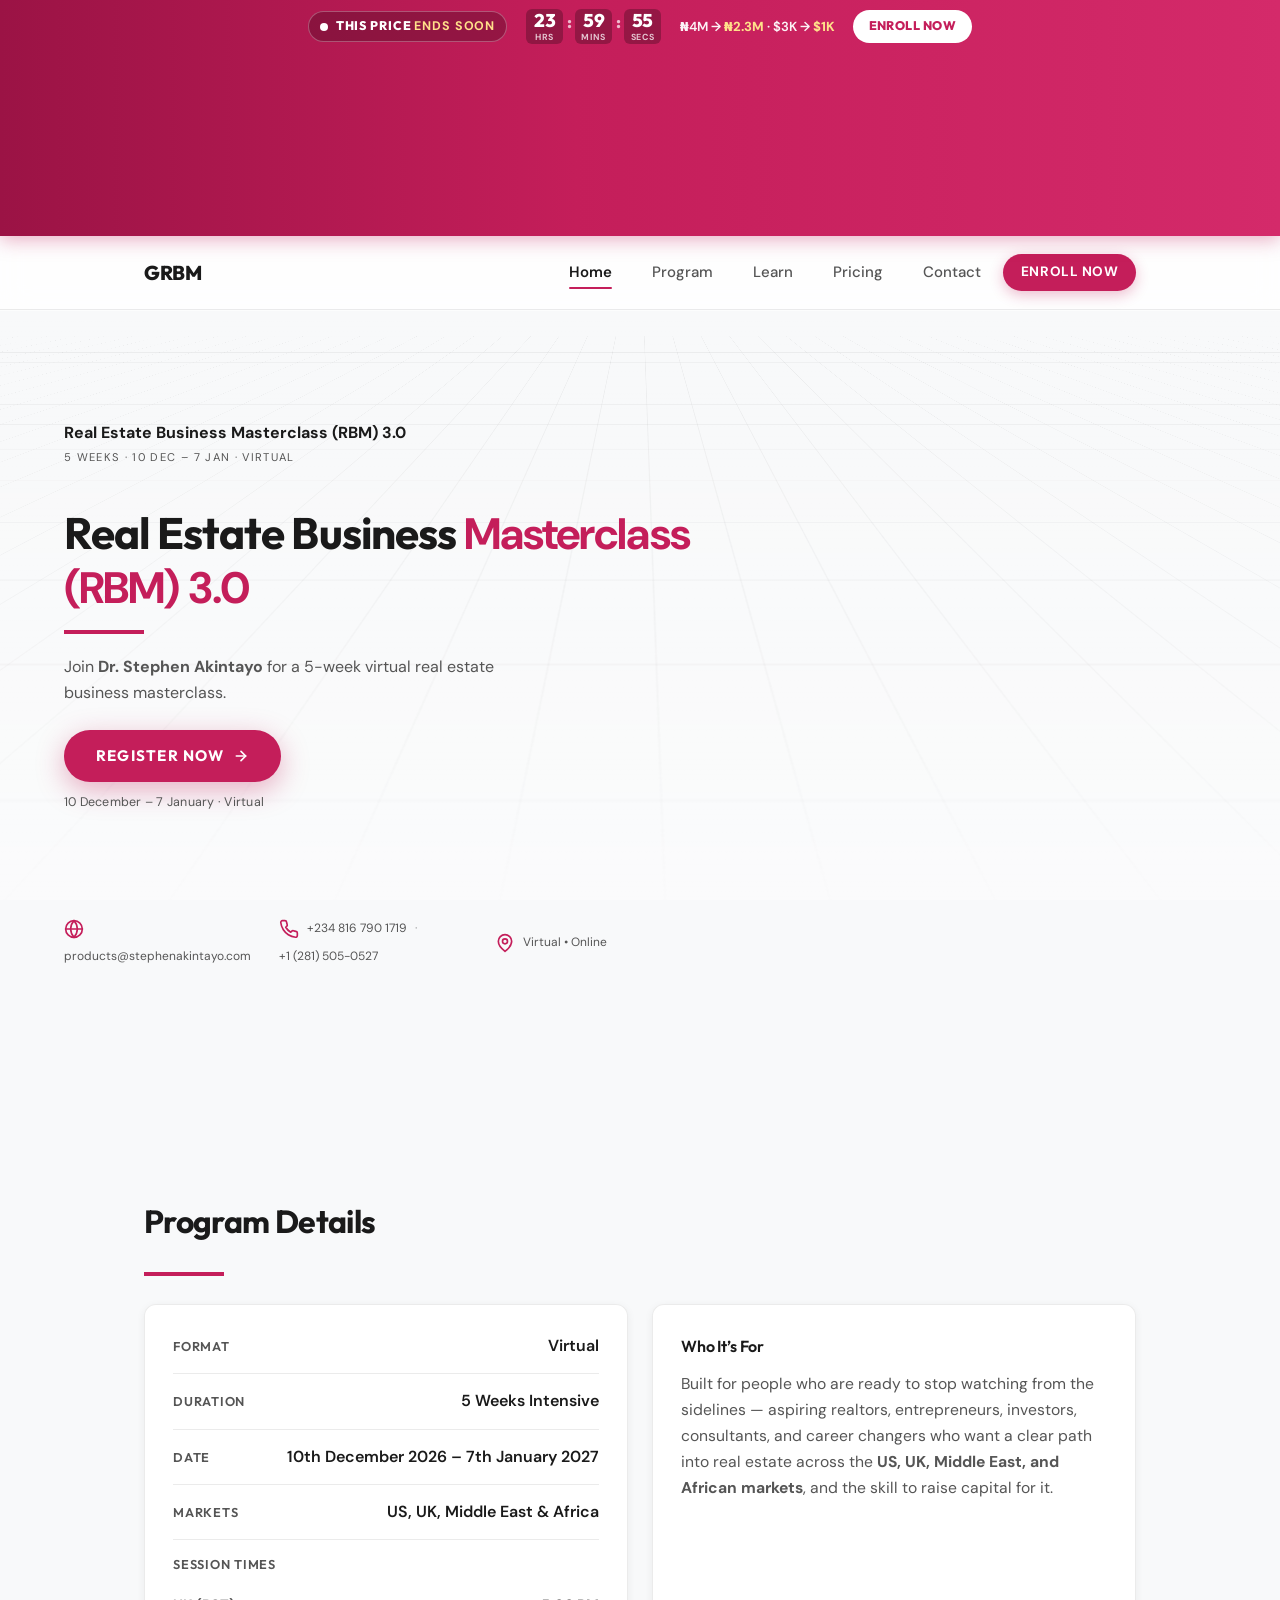
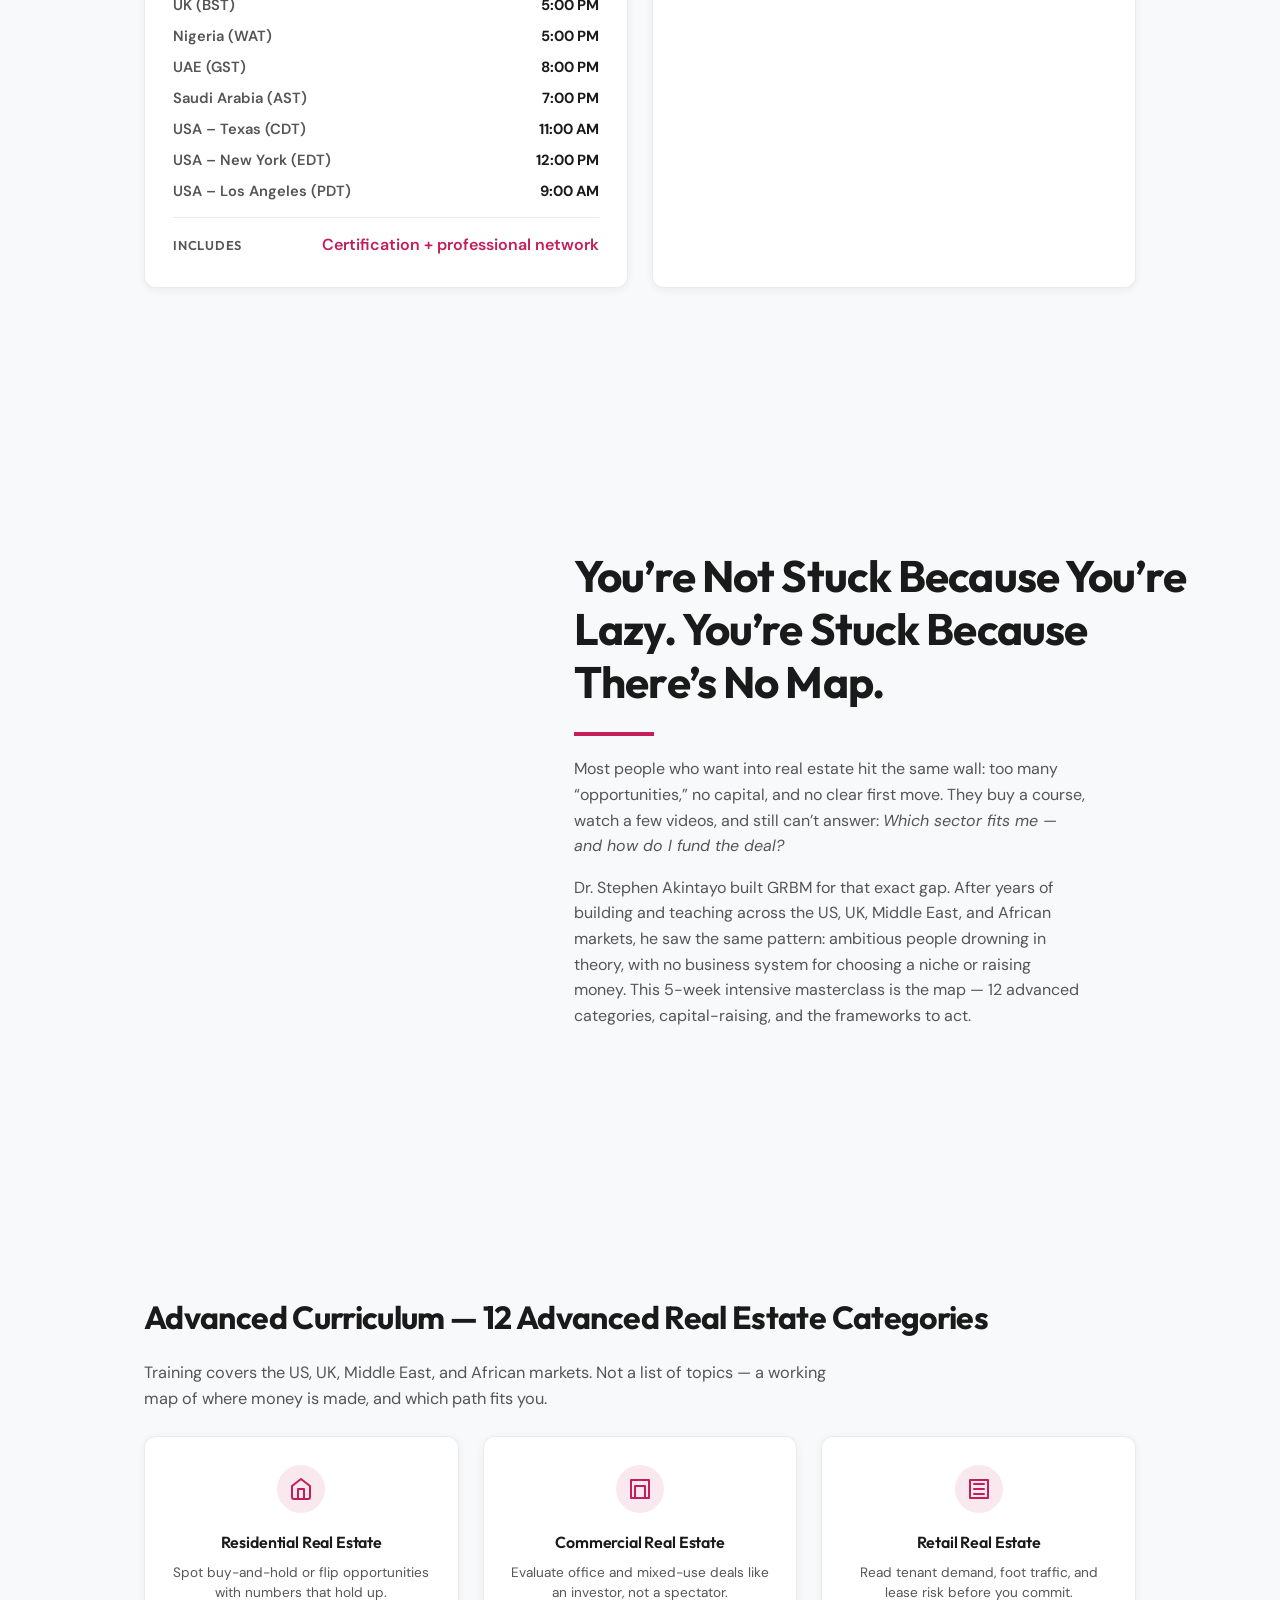
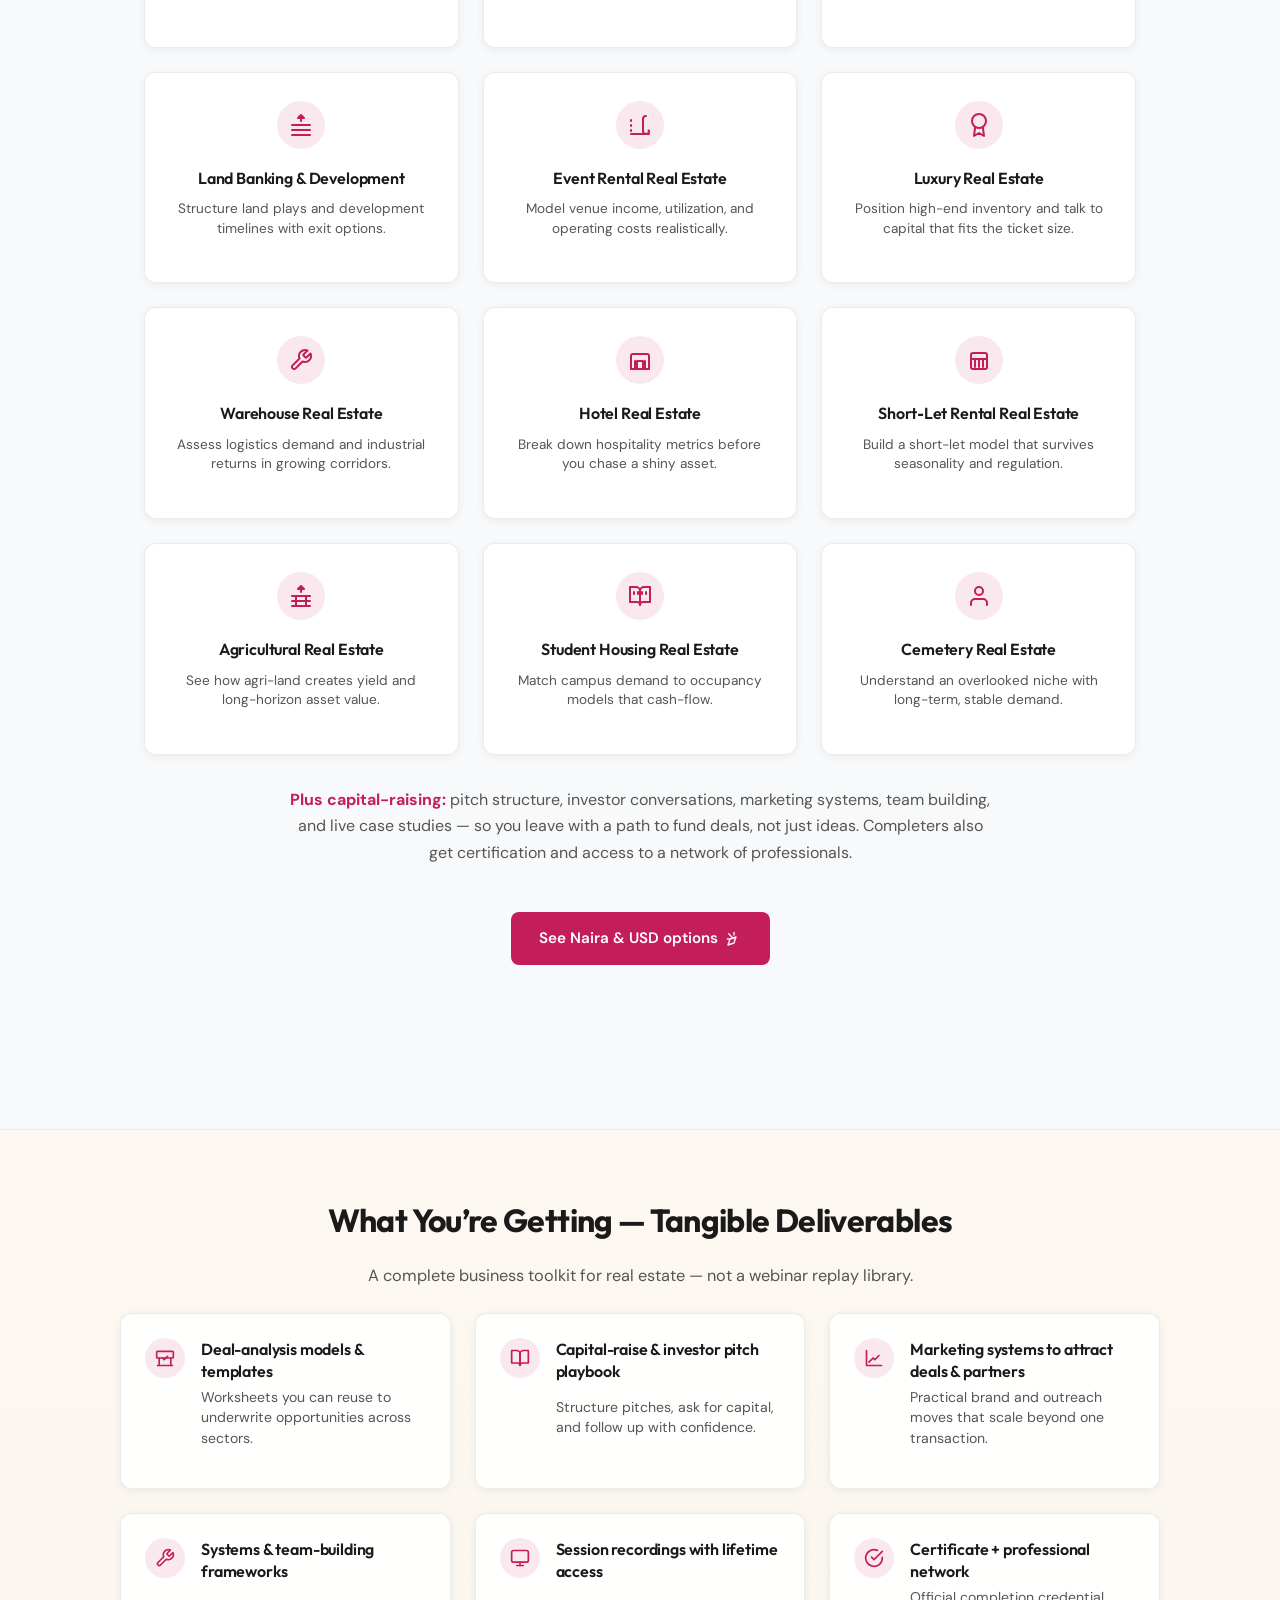
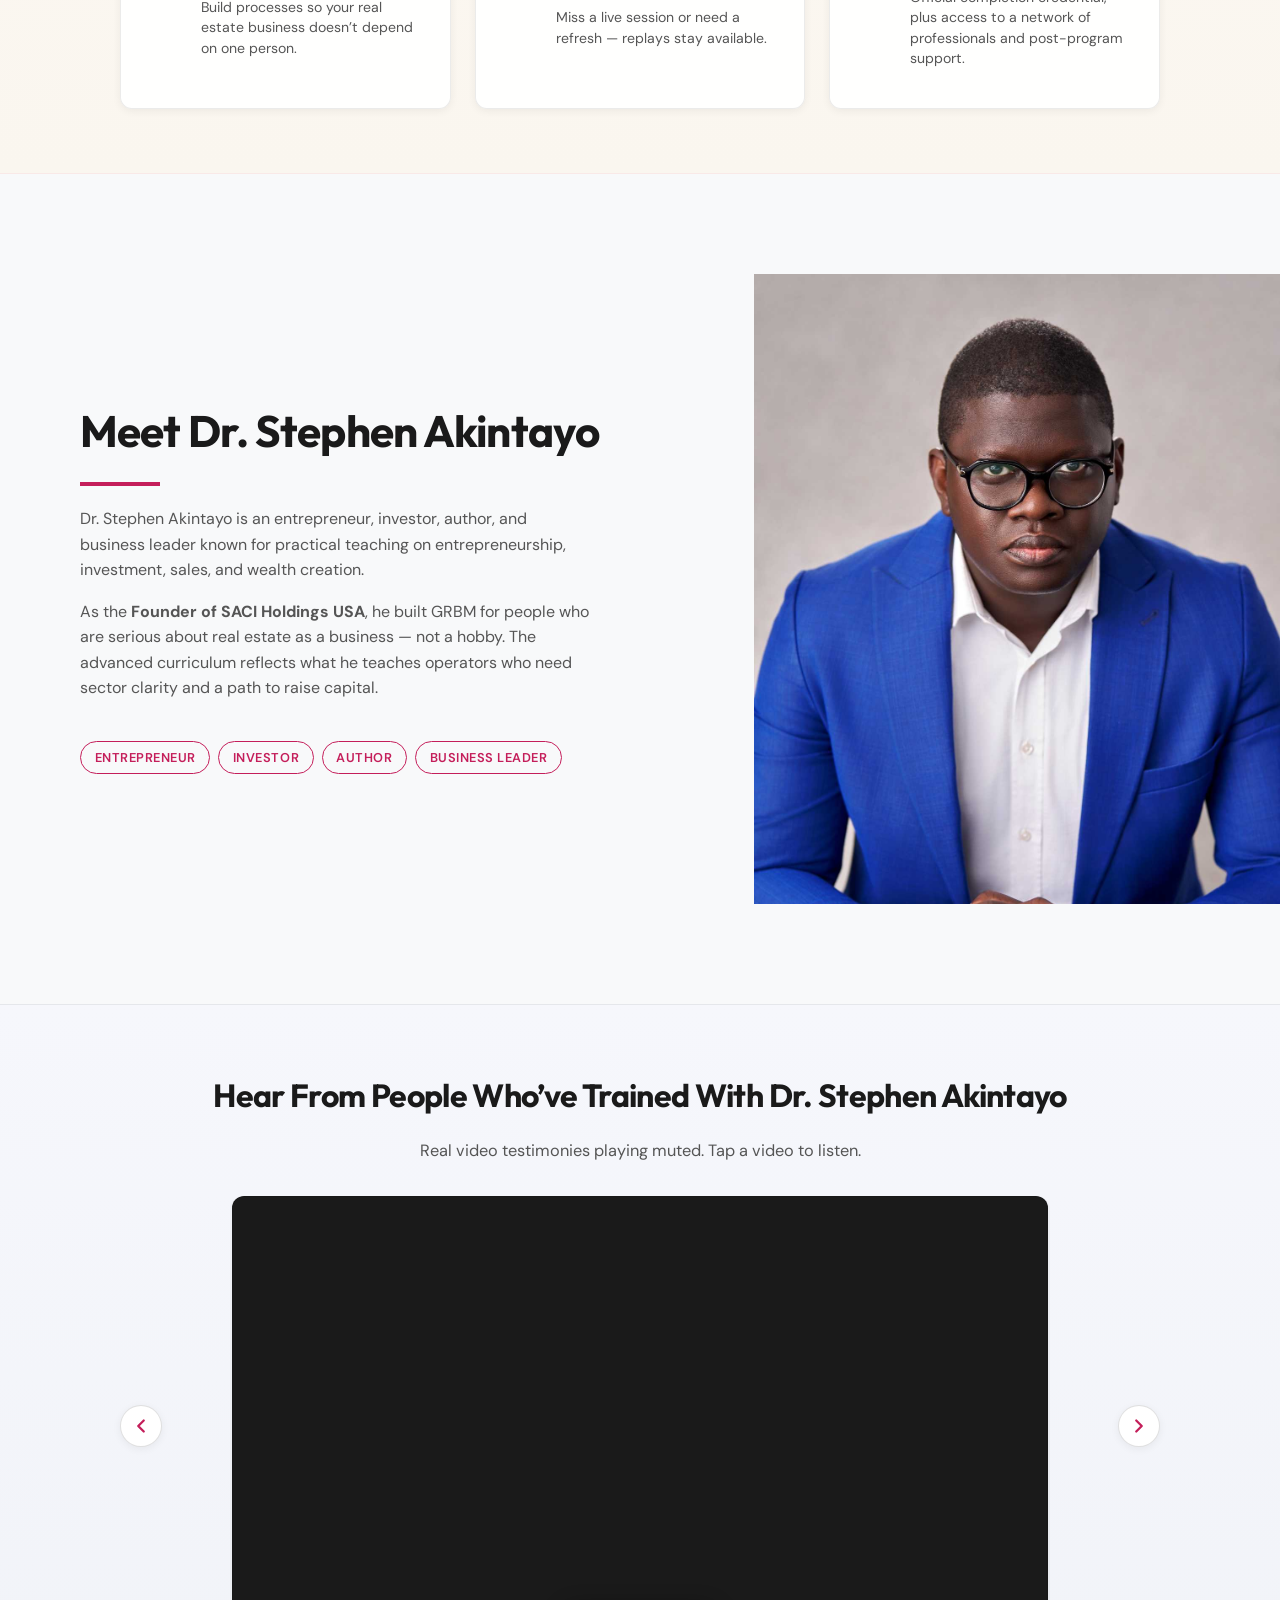
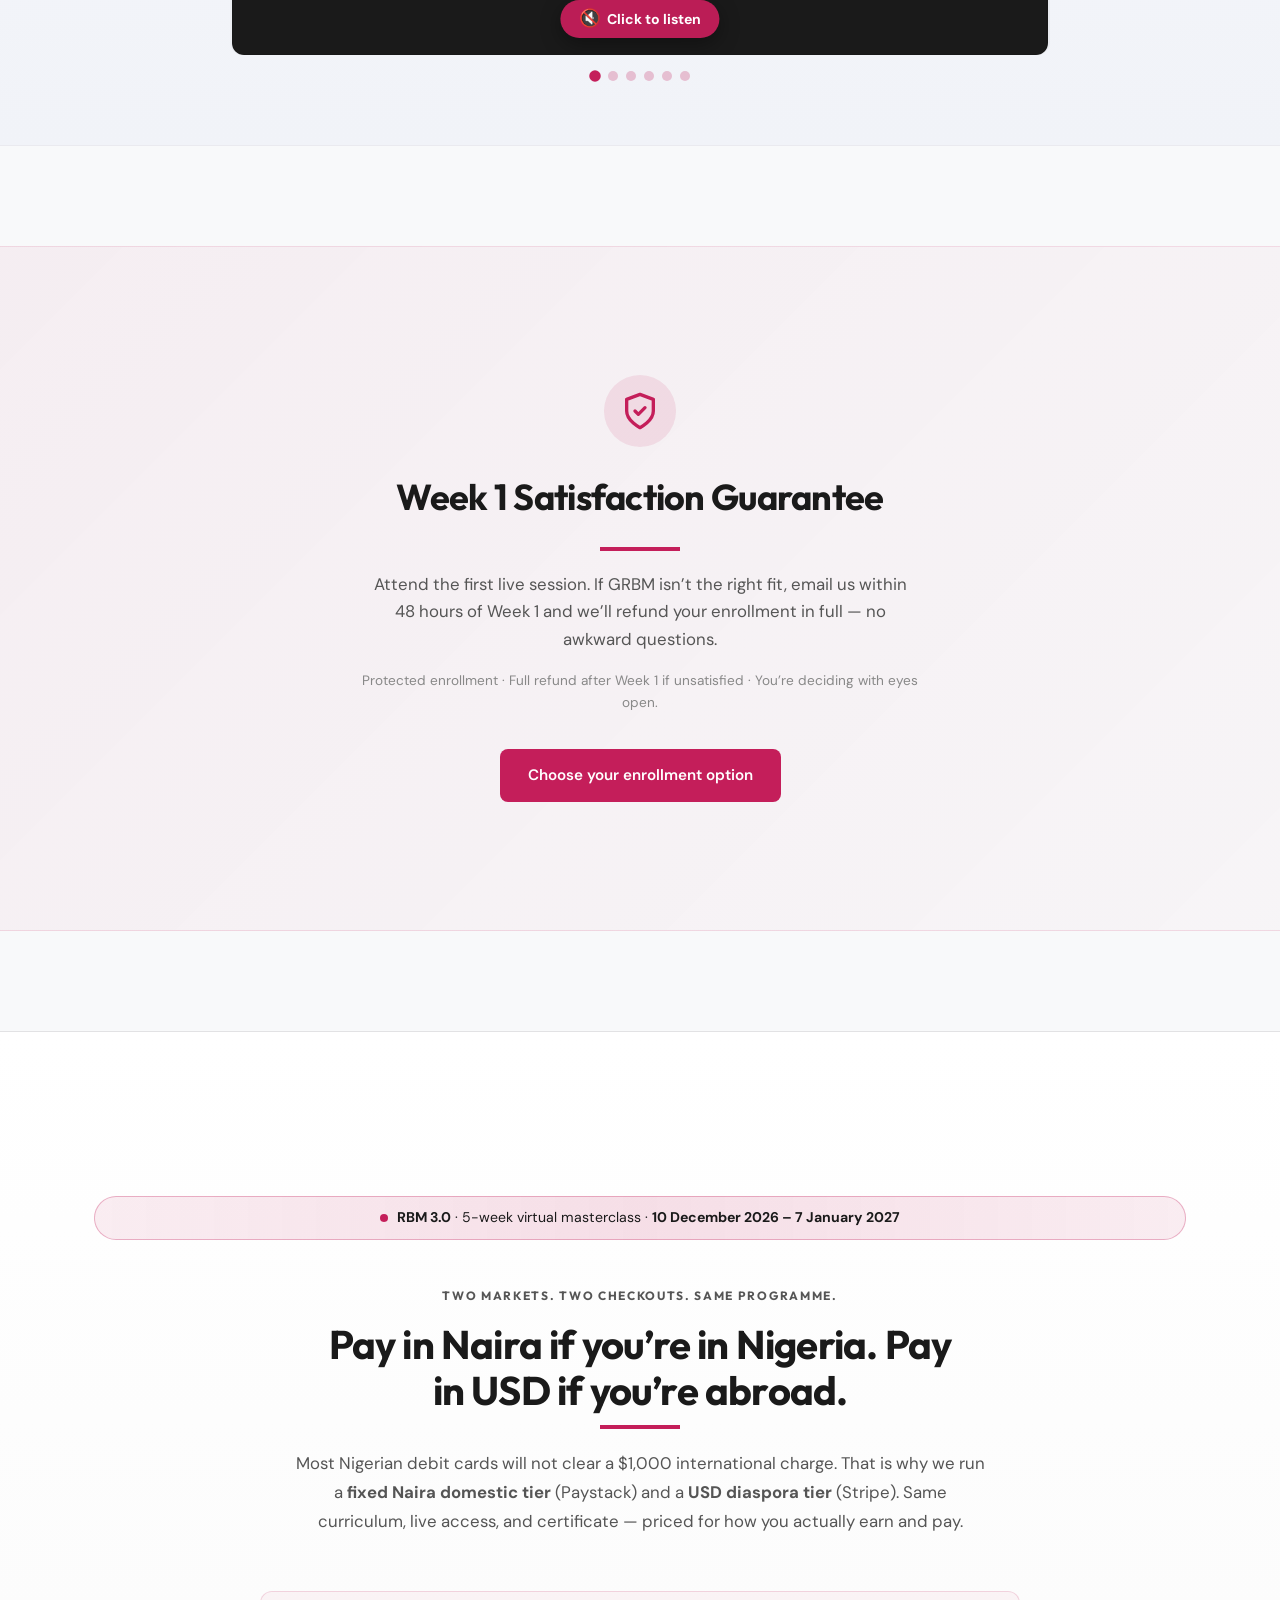
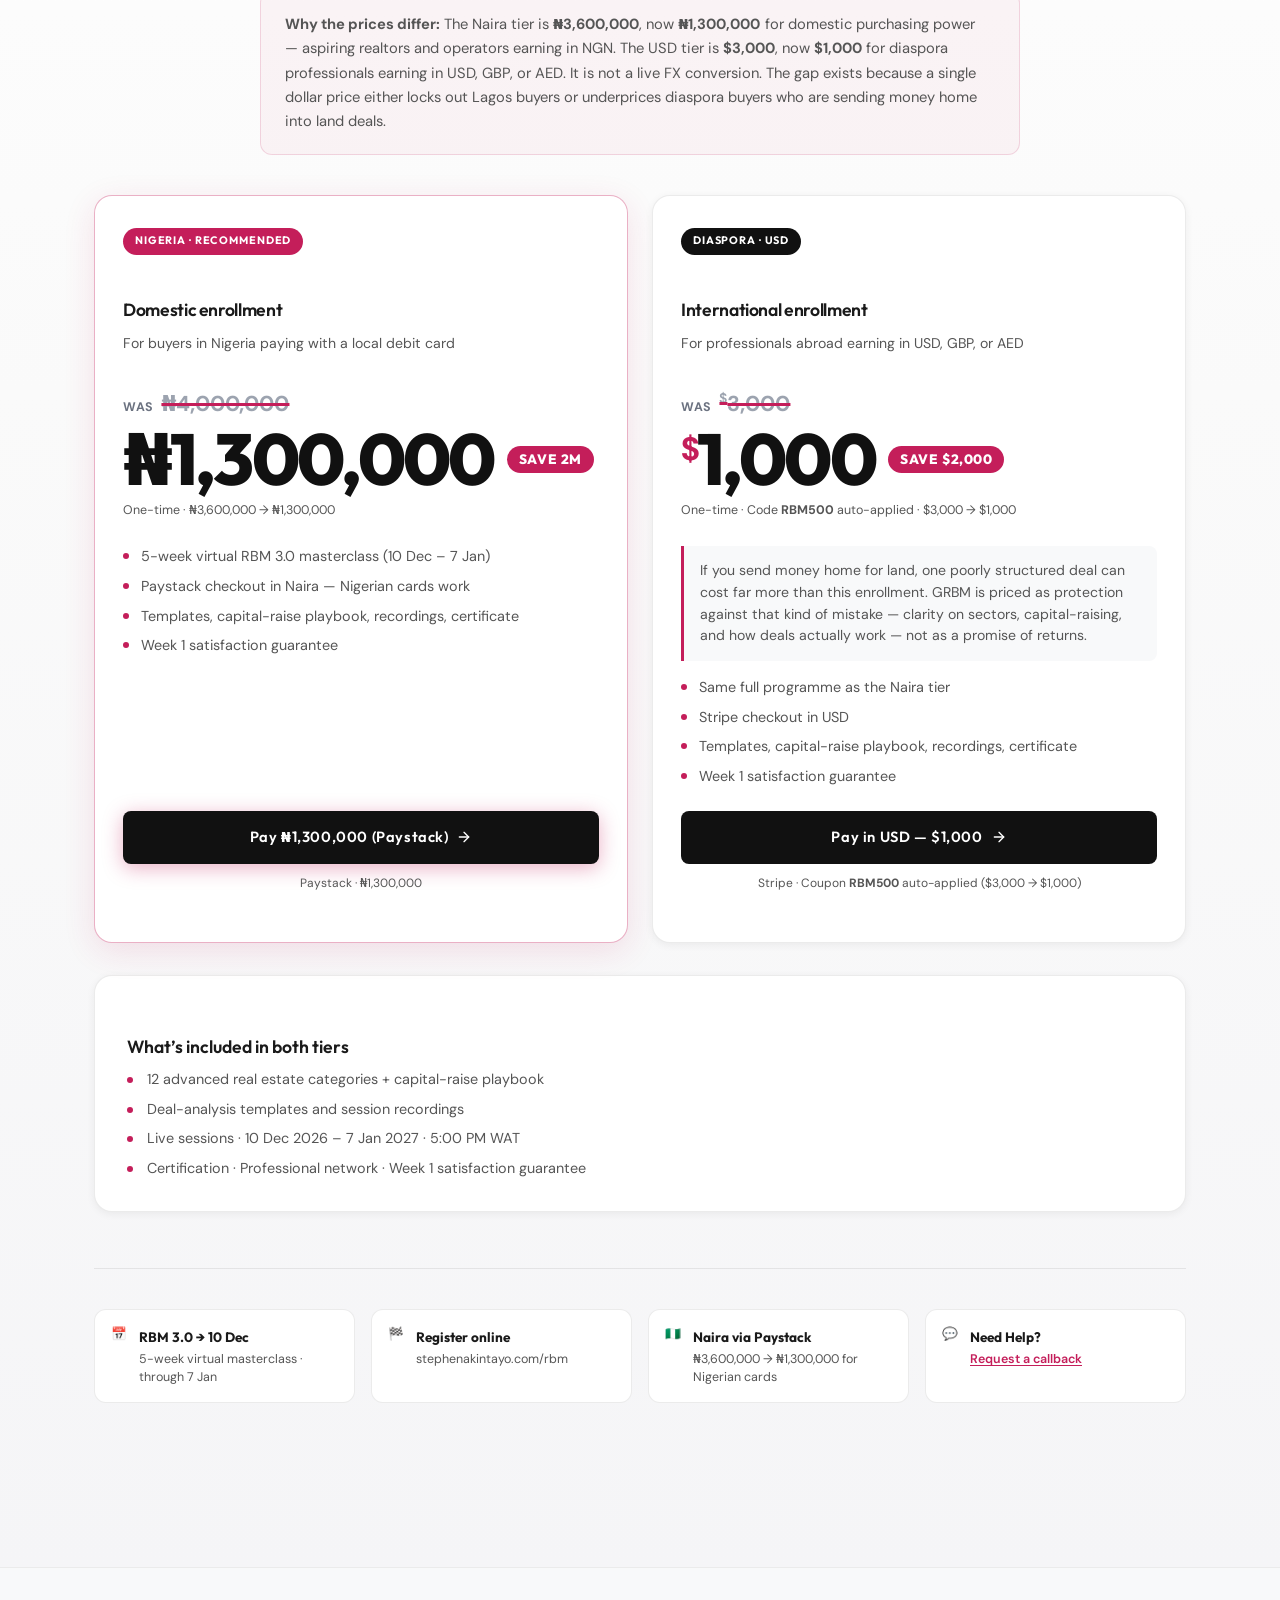
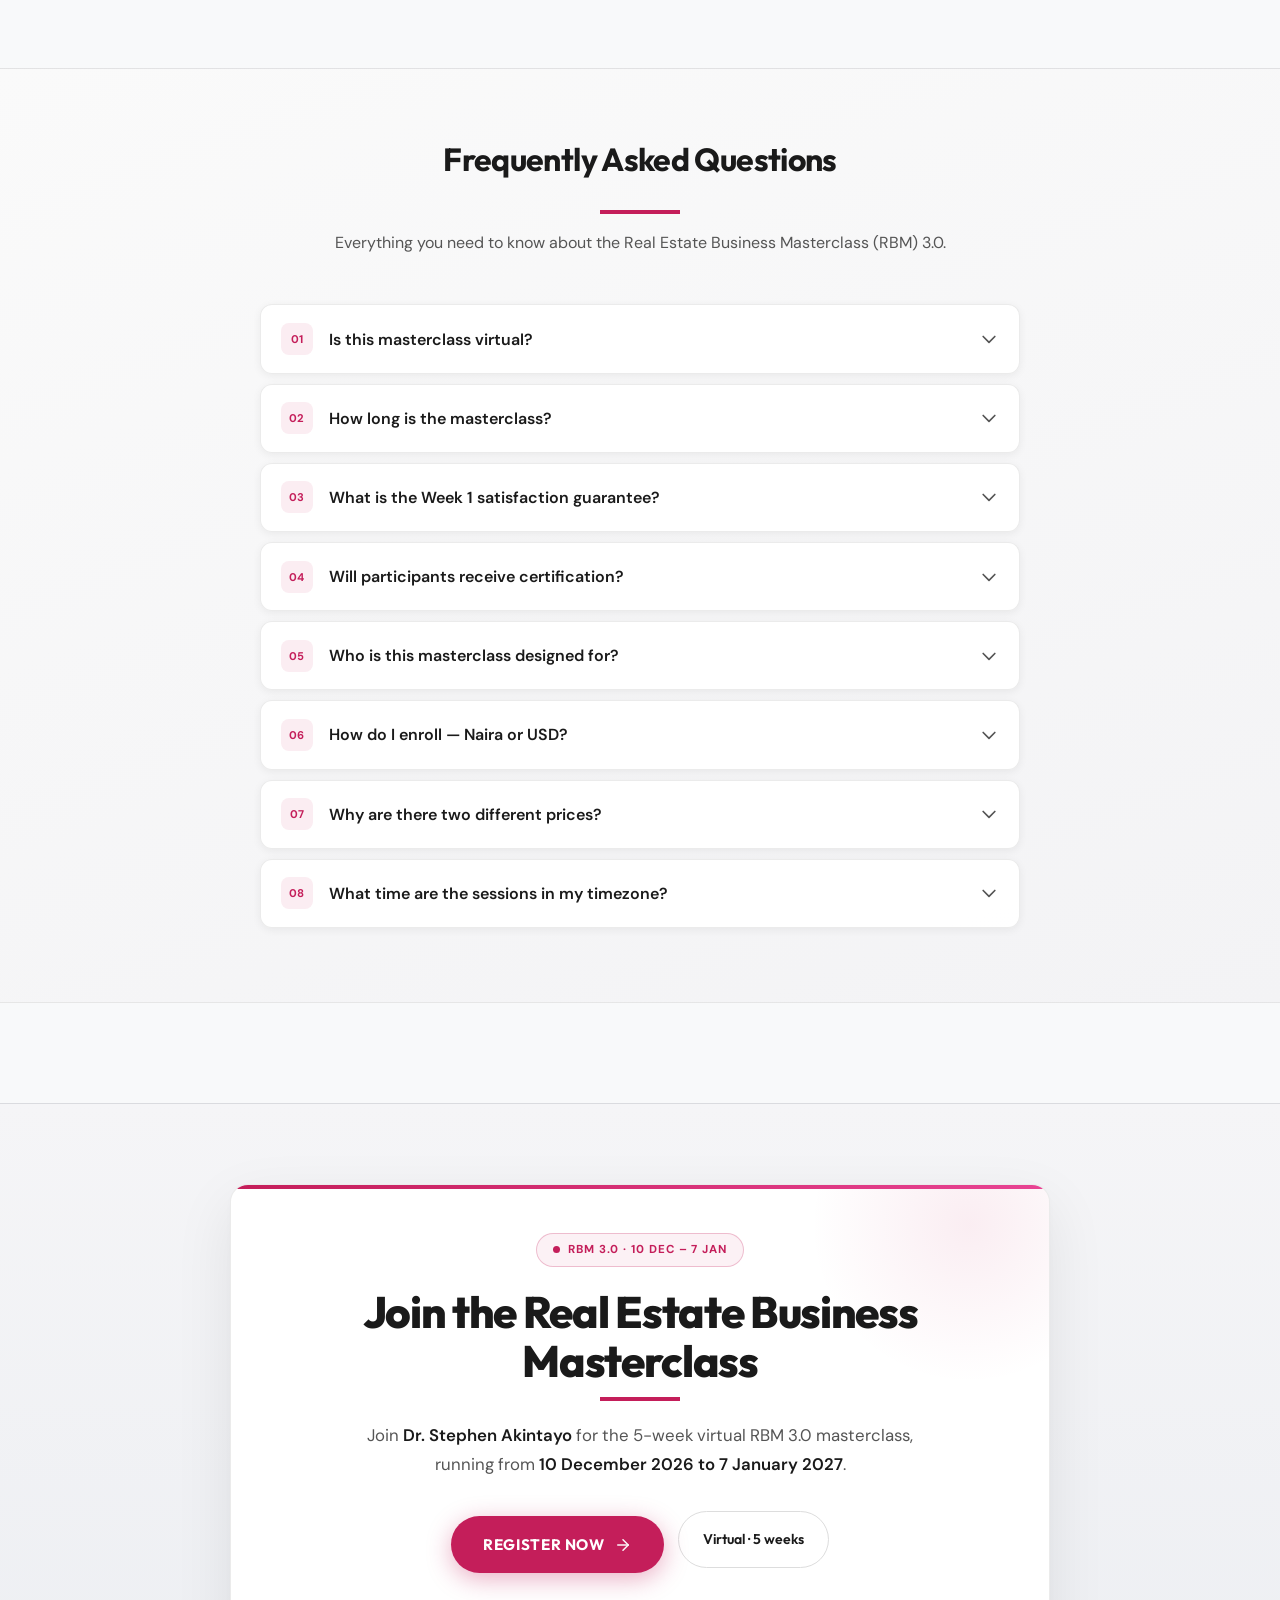
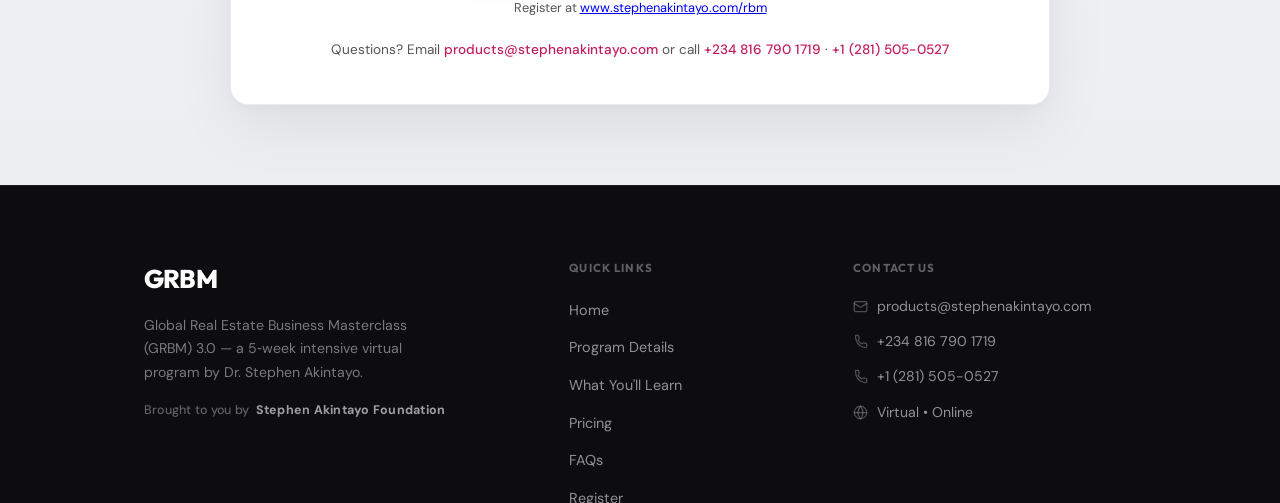
==== commit bd91fc88: "fix: Update pricing details in index.html for Nigerian cards to reflect new amounts, ensuring accura" ====
--- a/index.html
+++ b/index.html
@@ -600,7 +600,7 @@
         <span class="pricing-trust-icon" aria-hidden="true">🇳🇬</span>
         <div>
           <strong>Naira via Paystack</strong>
-          <span>₦4,000,000 → ₦2,300,000 for Nigerian cards</span>
+          <span>₦3,600,000 → ₦1,300,000 for Nigerian cards</span>
         </div>
       </div>
       <div class="pricing-trust-item">
@@ -646,7 +646,7 @@
           <span class="faq-num">03</span>
           <span class="faq-question-text">What is the Week 1 satisfaction guarantee?</span>
         </button>
-        <div class="faq-answer"><p>Attend the first live session. If GRBM isn’t the right fit, email <a href="mailto:products@stephenakintayo.com">products@stephenakintayo.com</a> within 48 hours of Week 1 and we’ll refund your enrollment in full. <!-- CLIENT: Confirm refund ops process before launch. --></p></div>
+        <div class="faq-answer"><p>Attend the first live session. If RBM isn’t the right fit, email <a href="mailto:products@stephenakintayo.com">products@stephenakintayo.com</a> within 48 hours of Week 1 and we’ll refund your enrollment in full. <!-- CLIENT: Confirm refund ops process before launch. --></p></div>
       </div>
 
       <div class="faq-item">
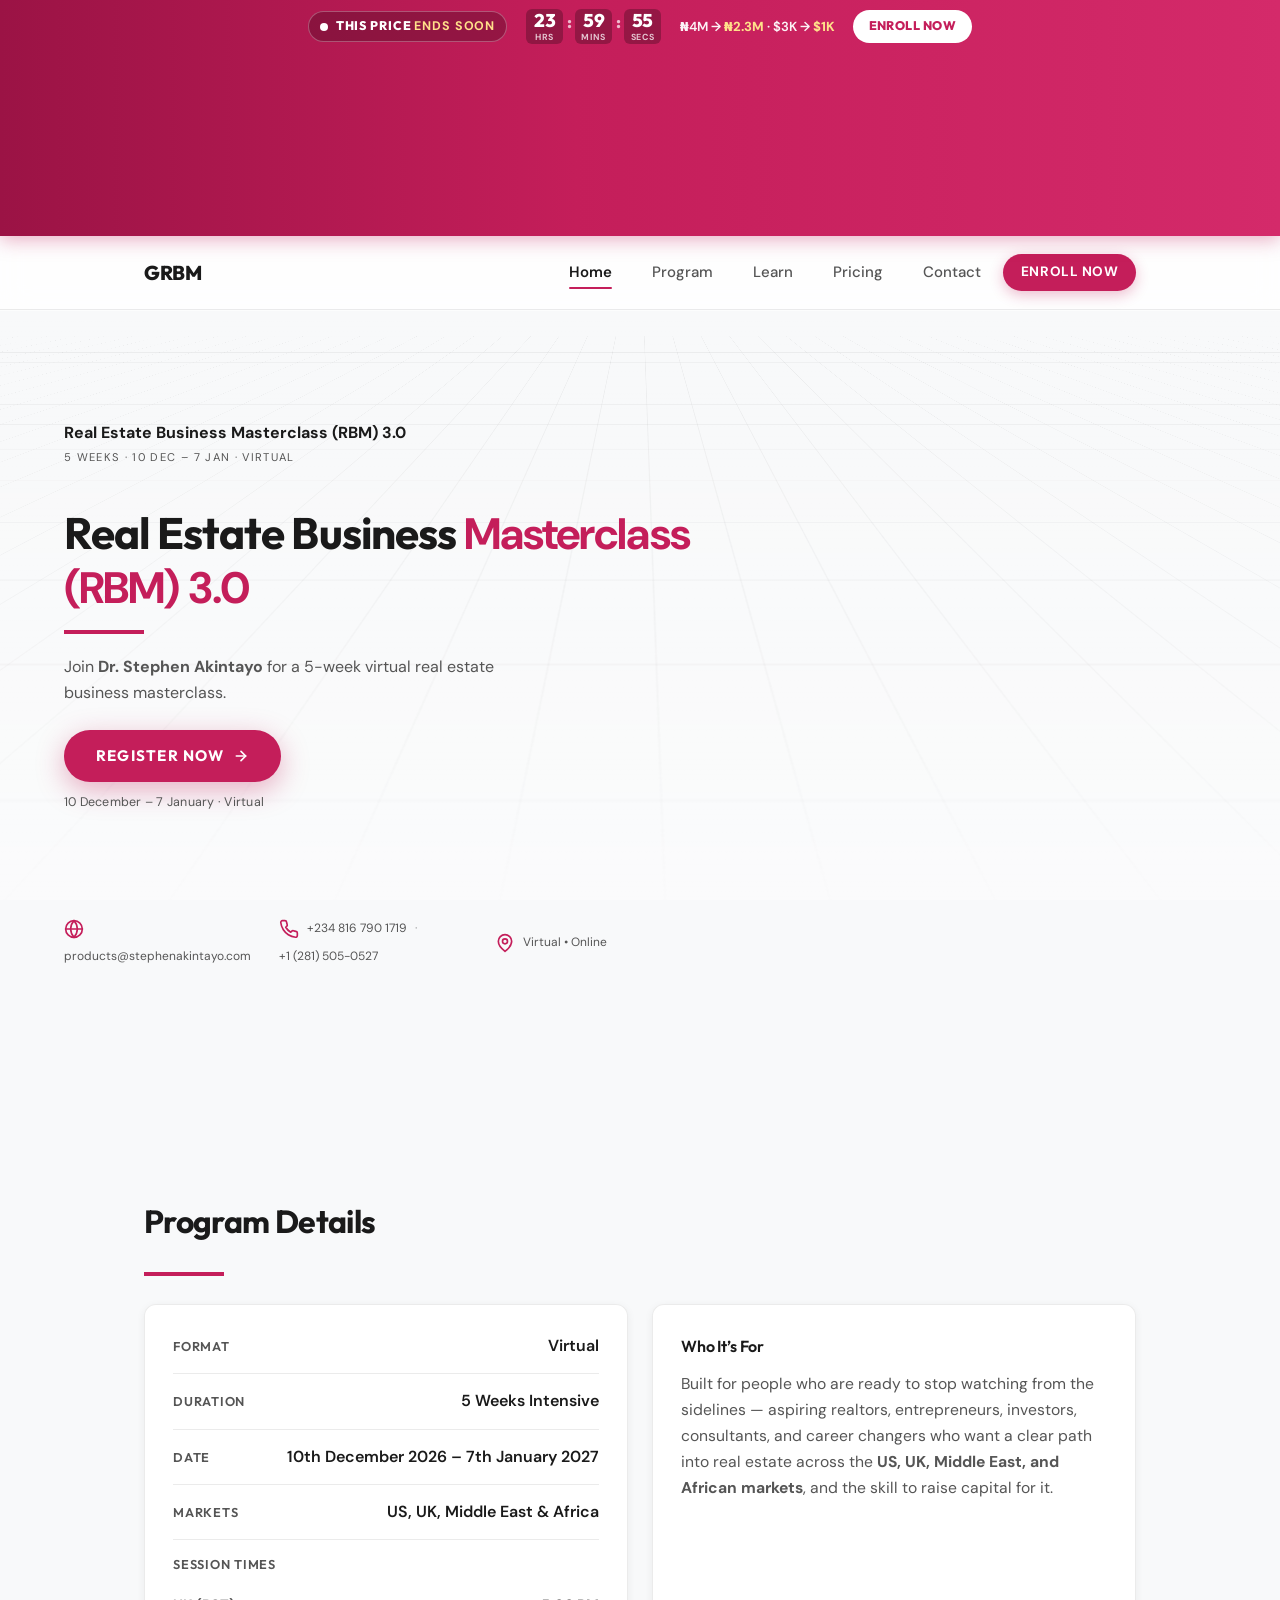
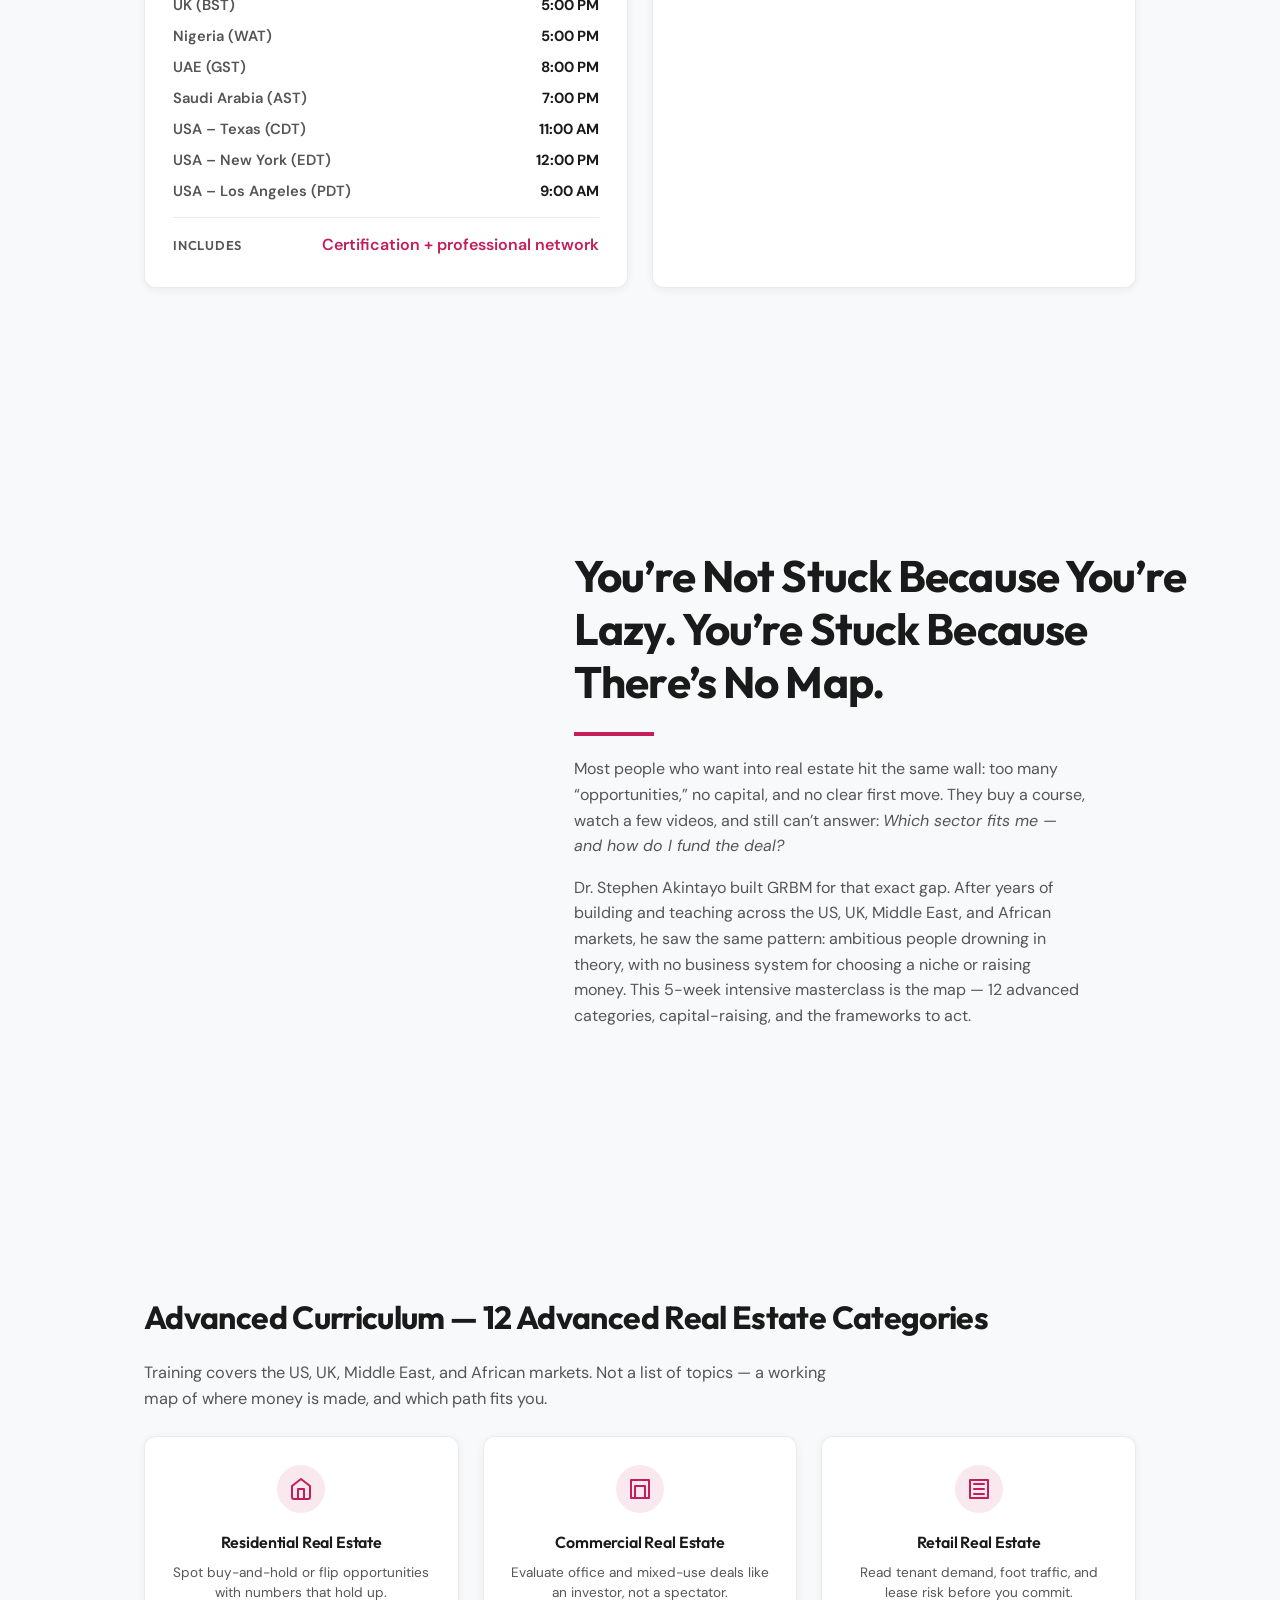
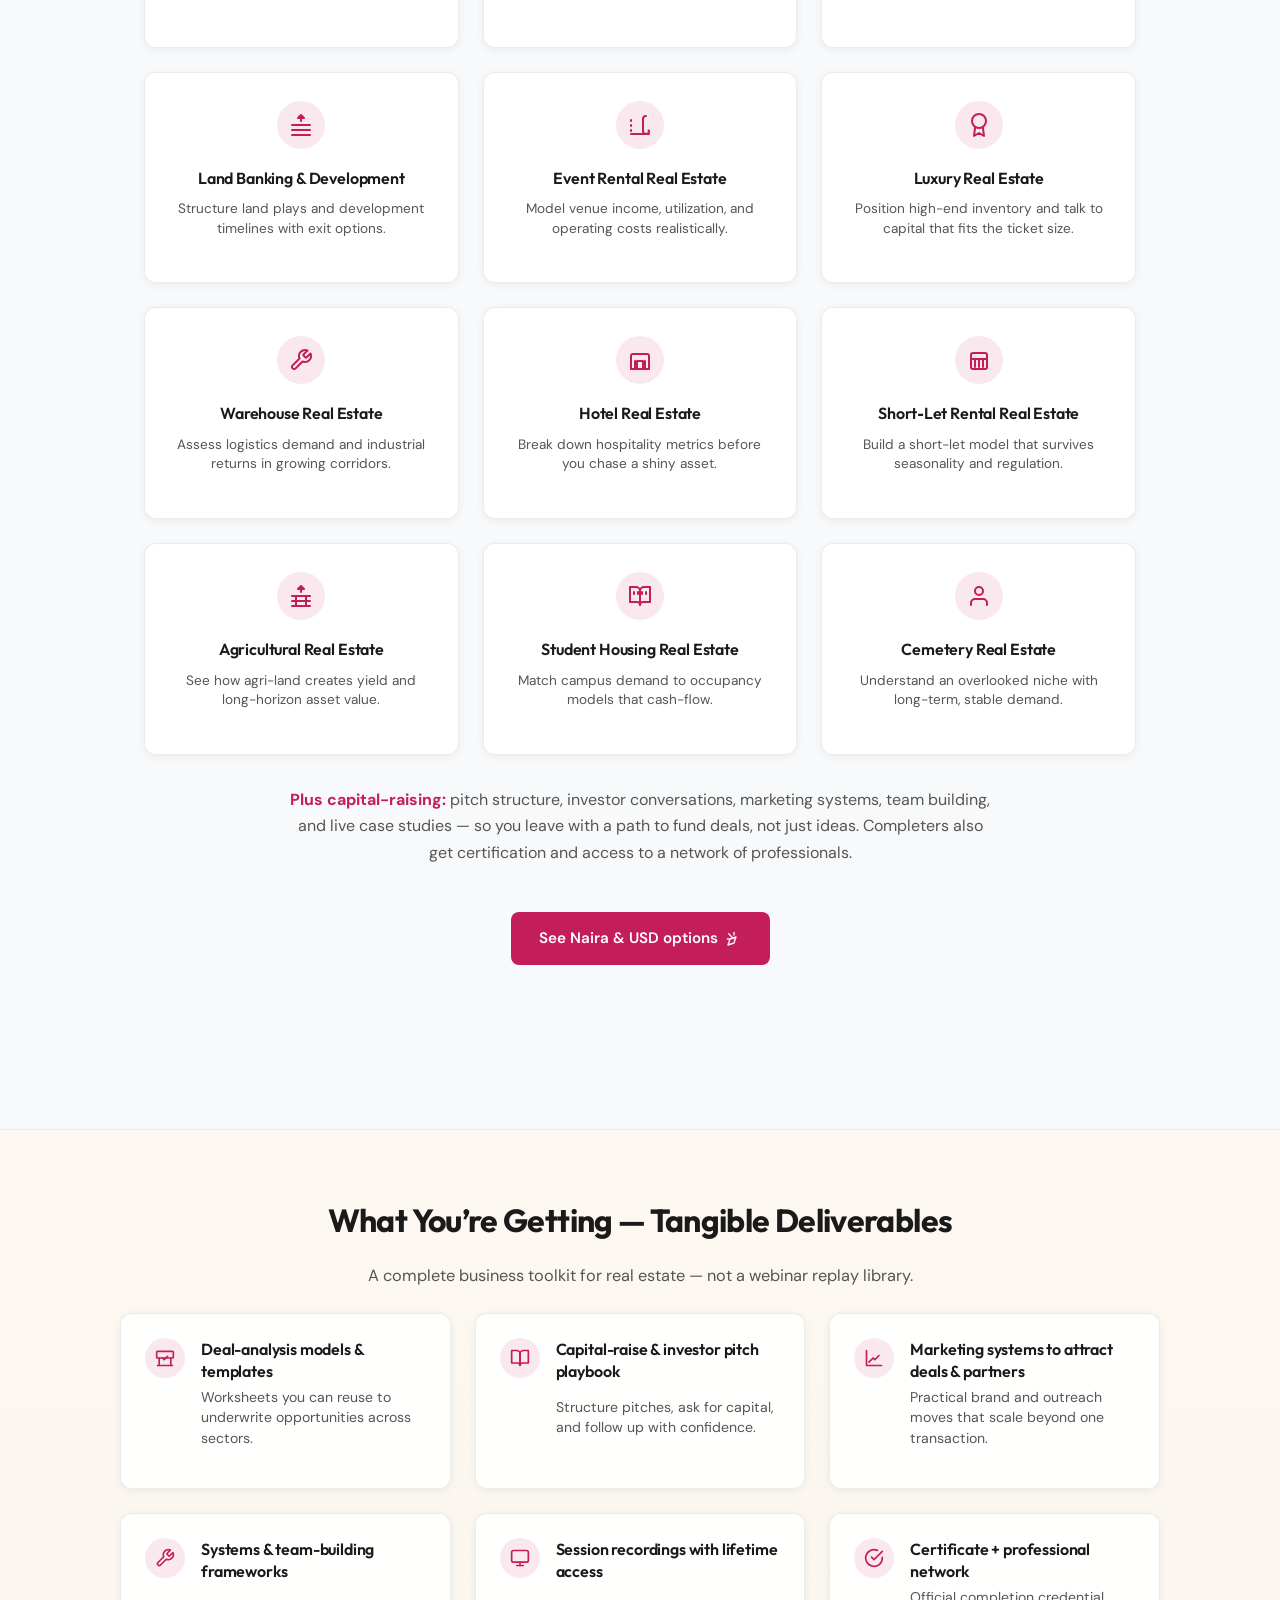
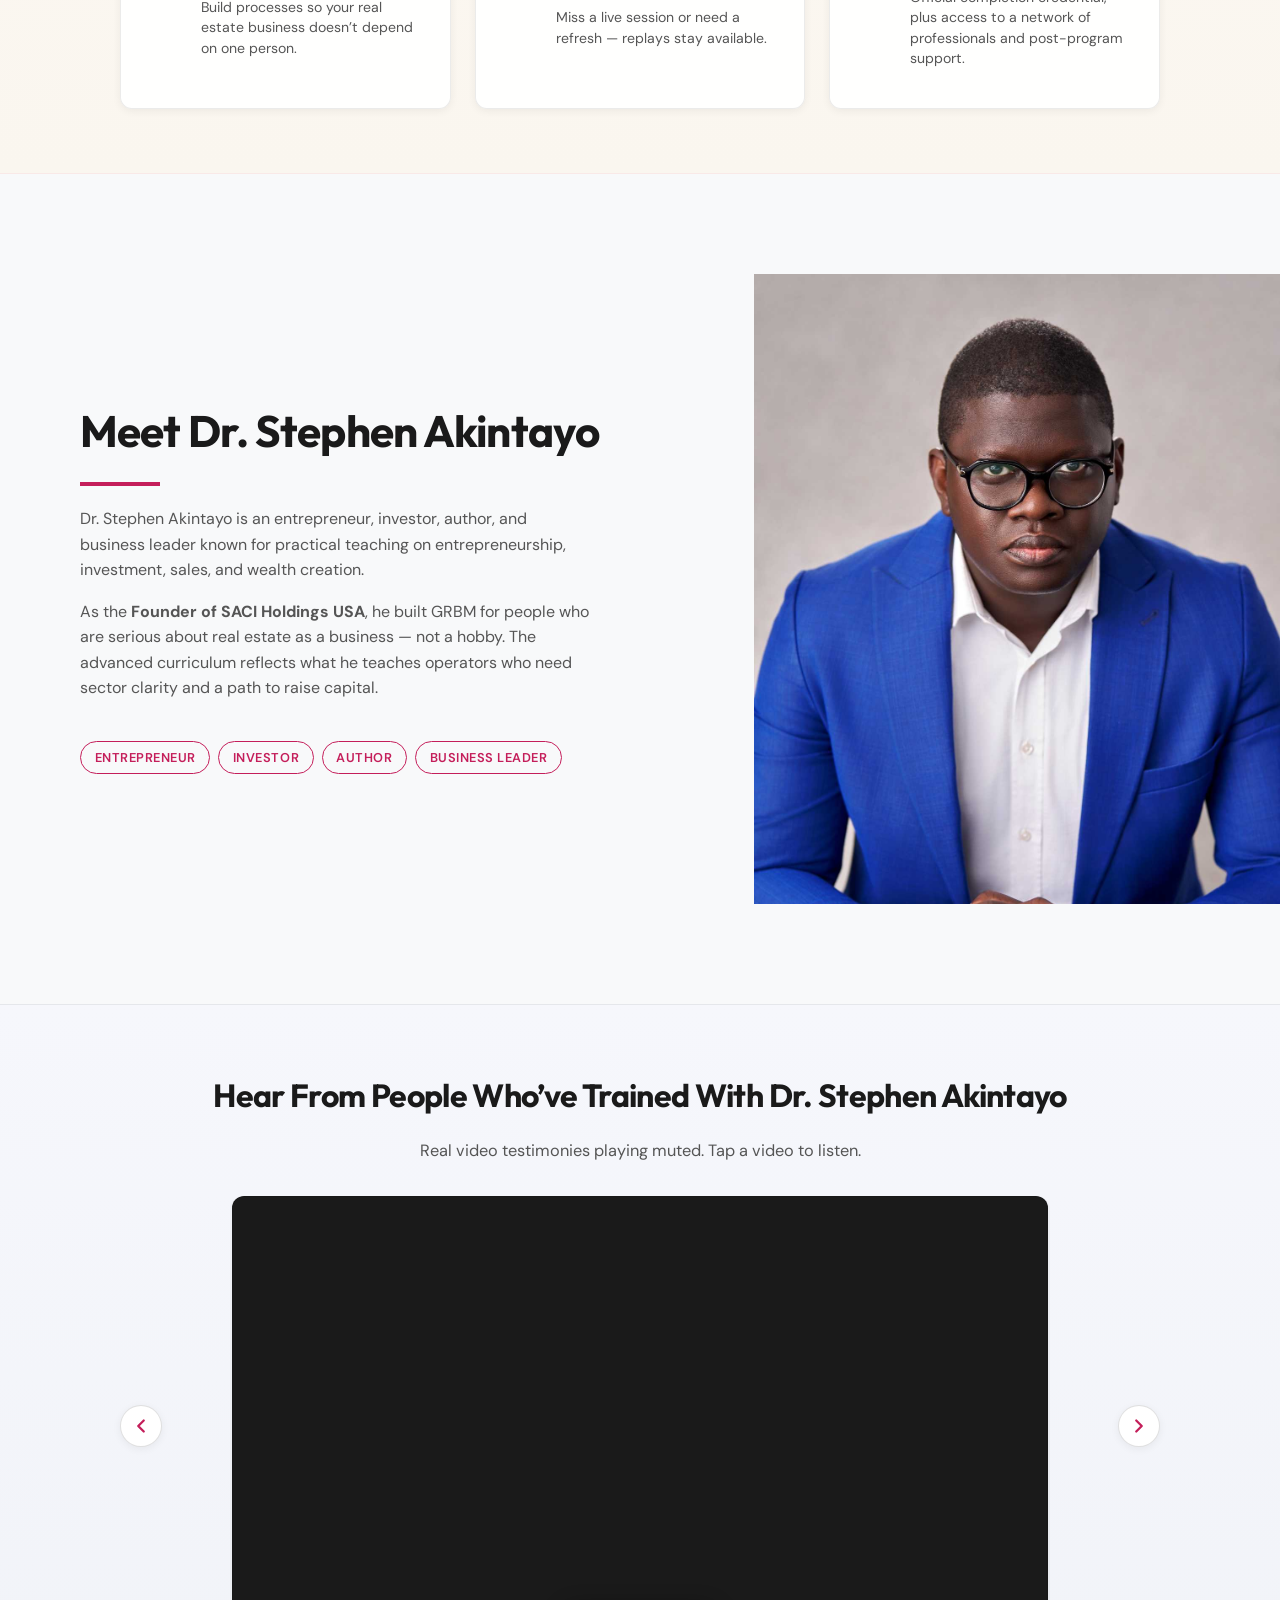
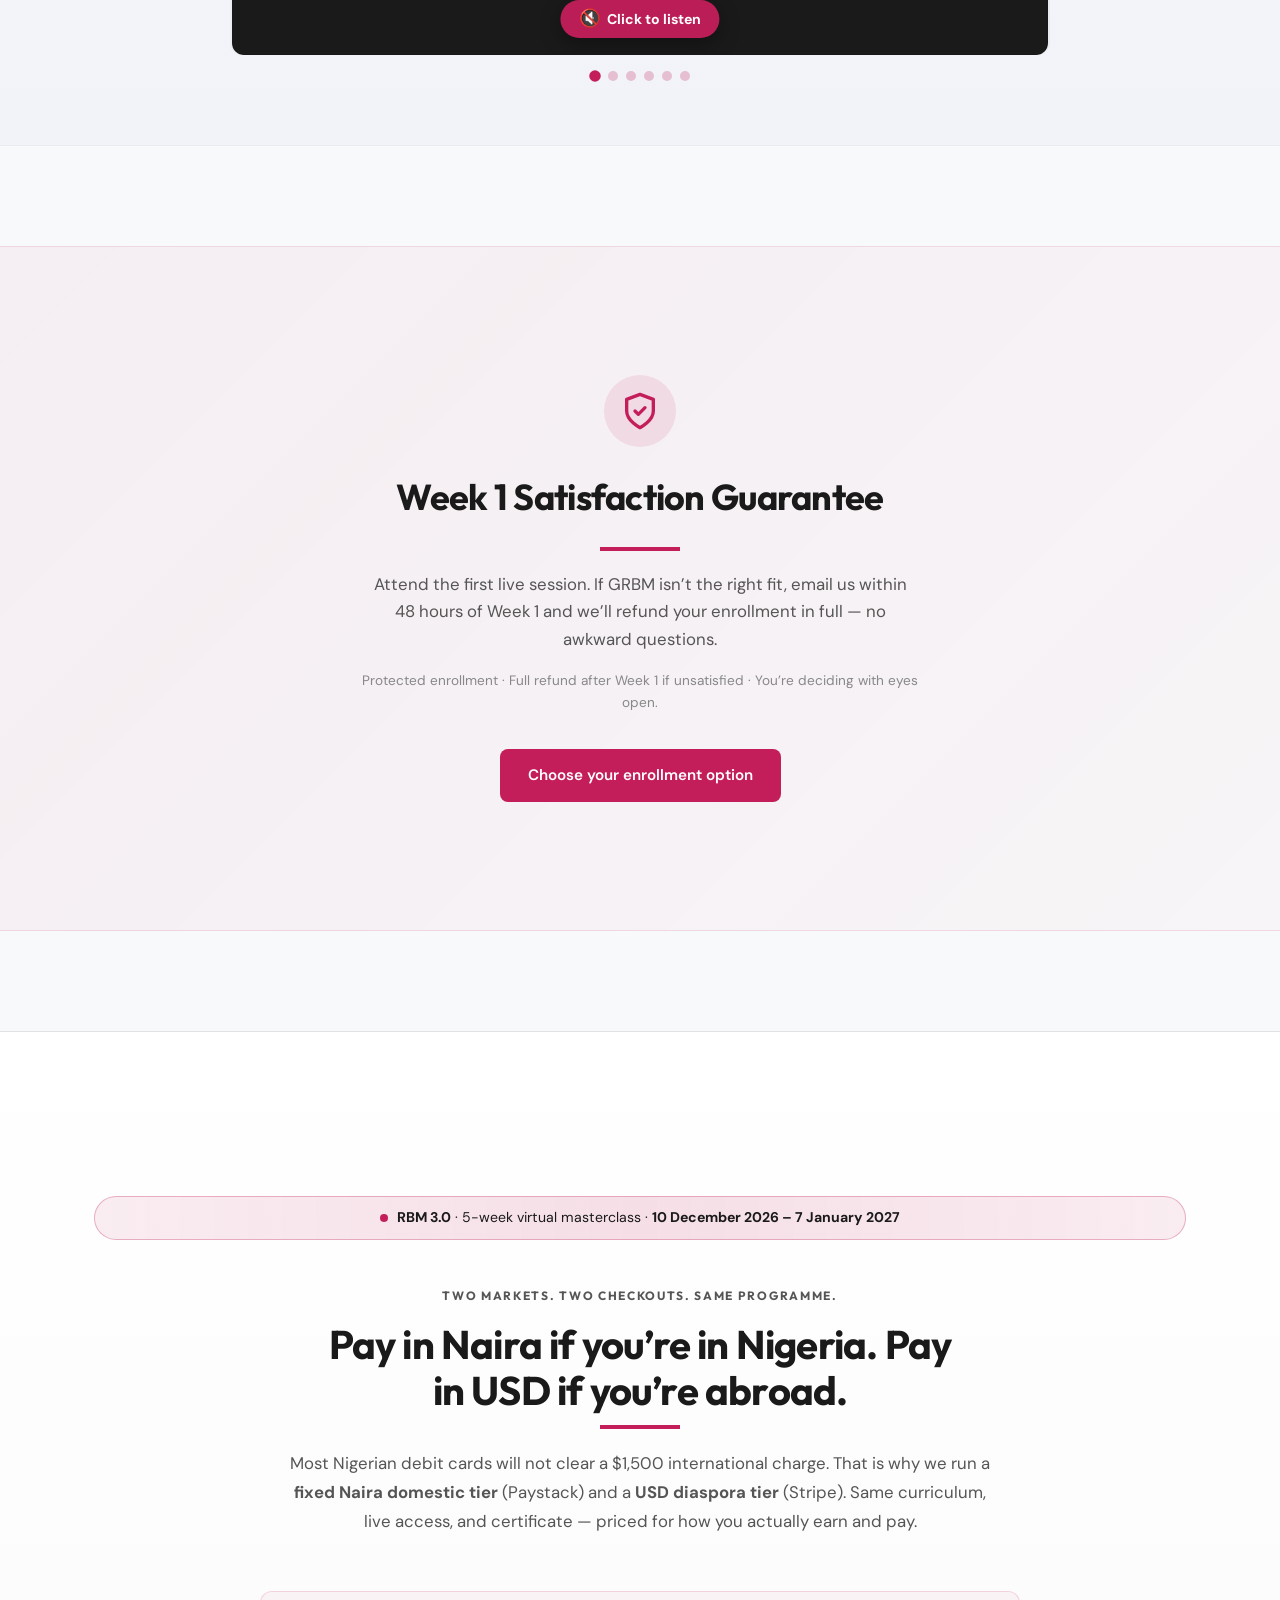
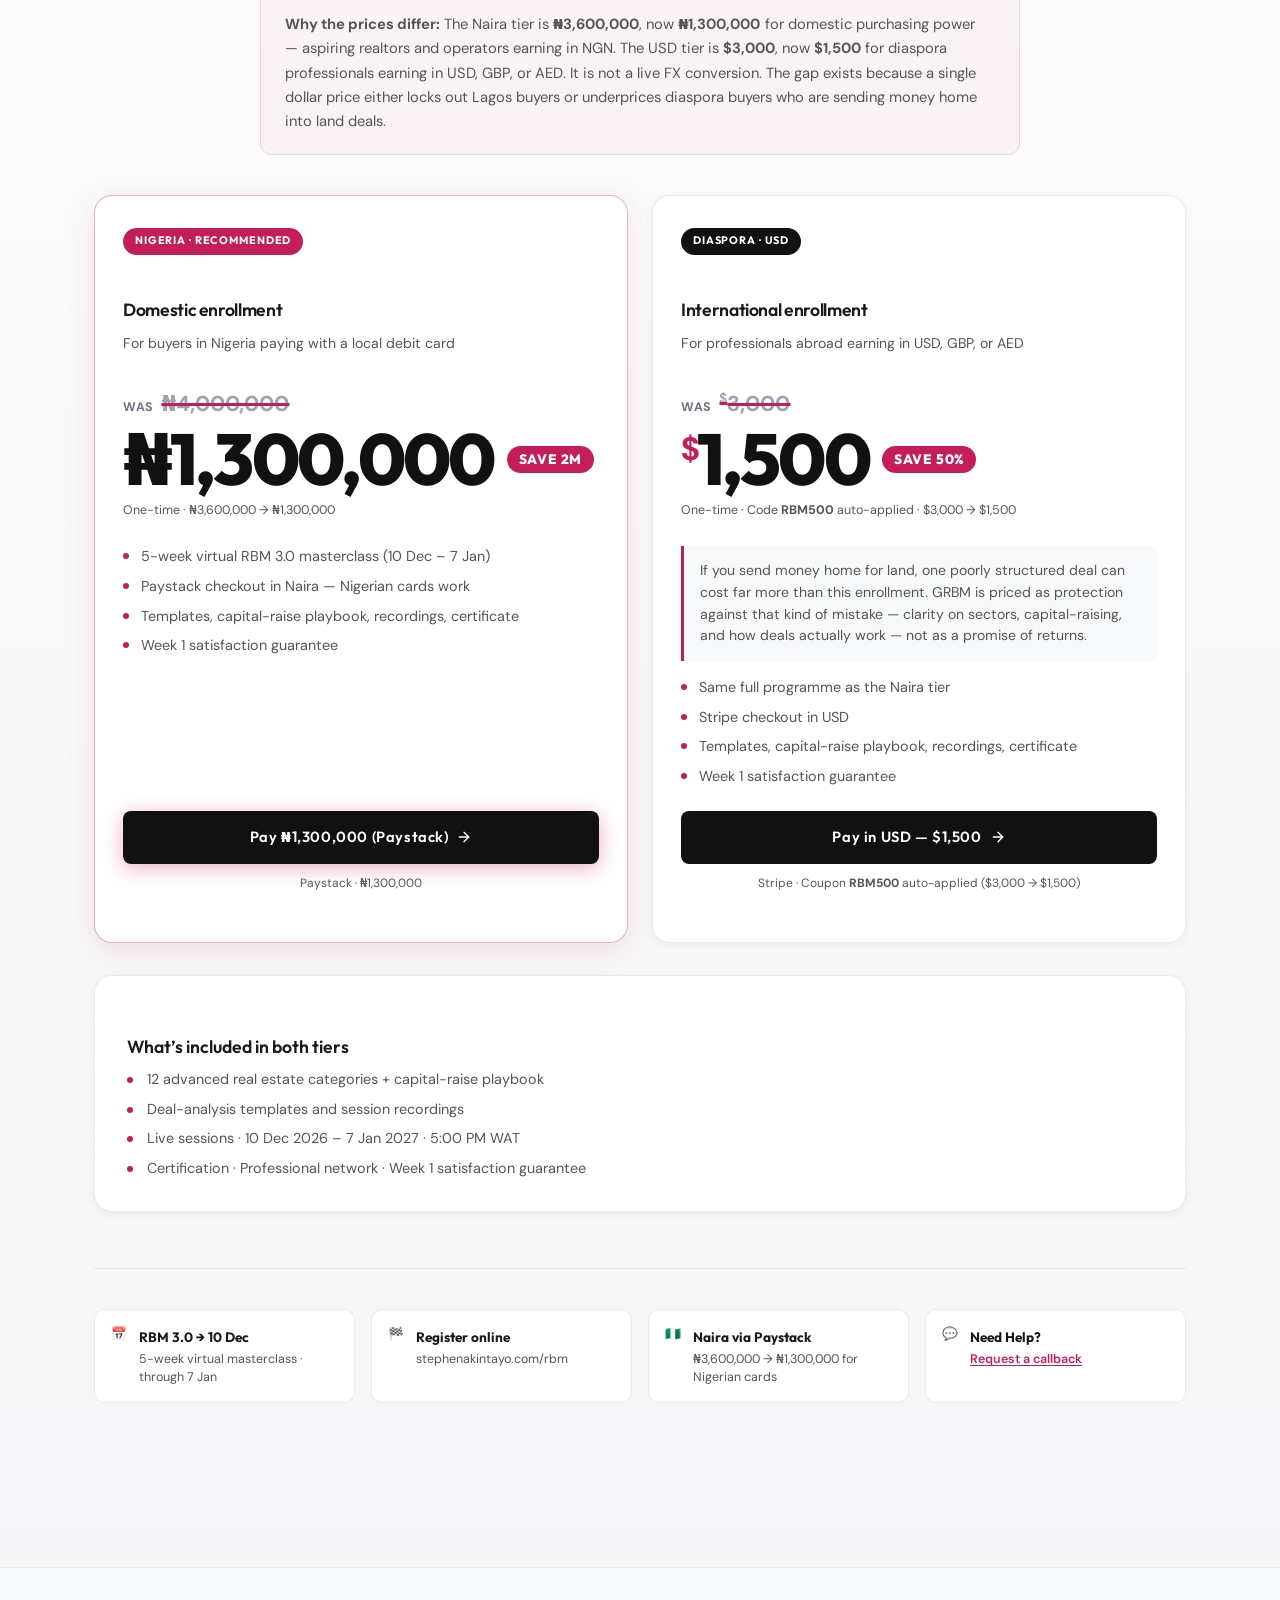
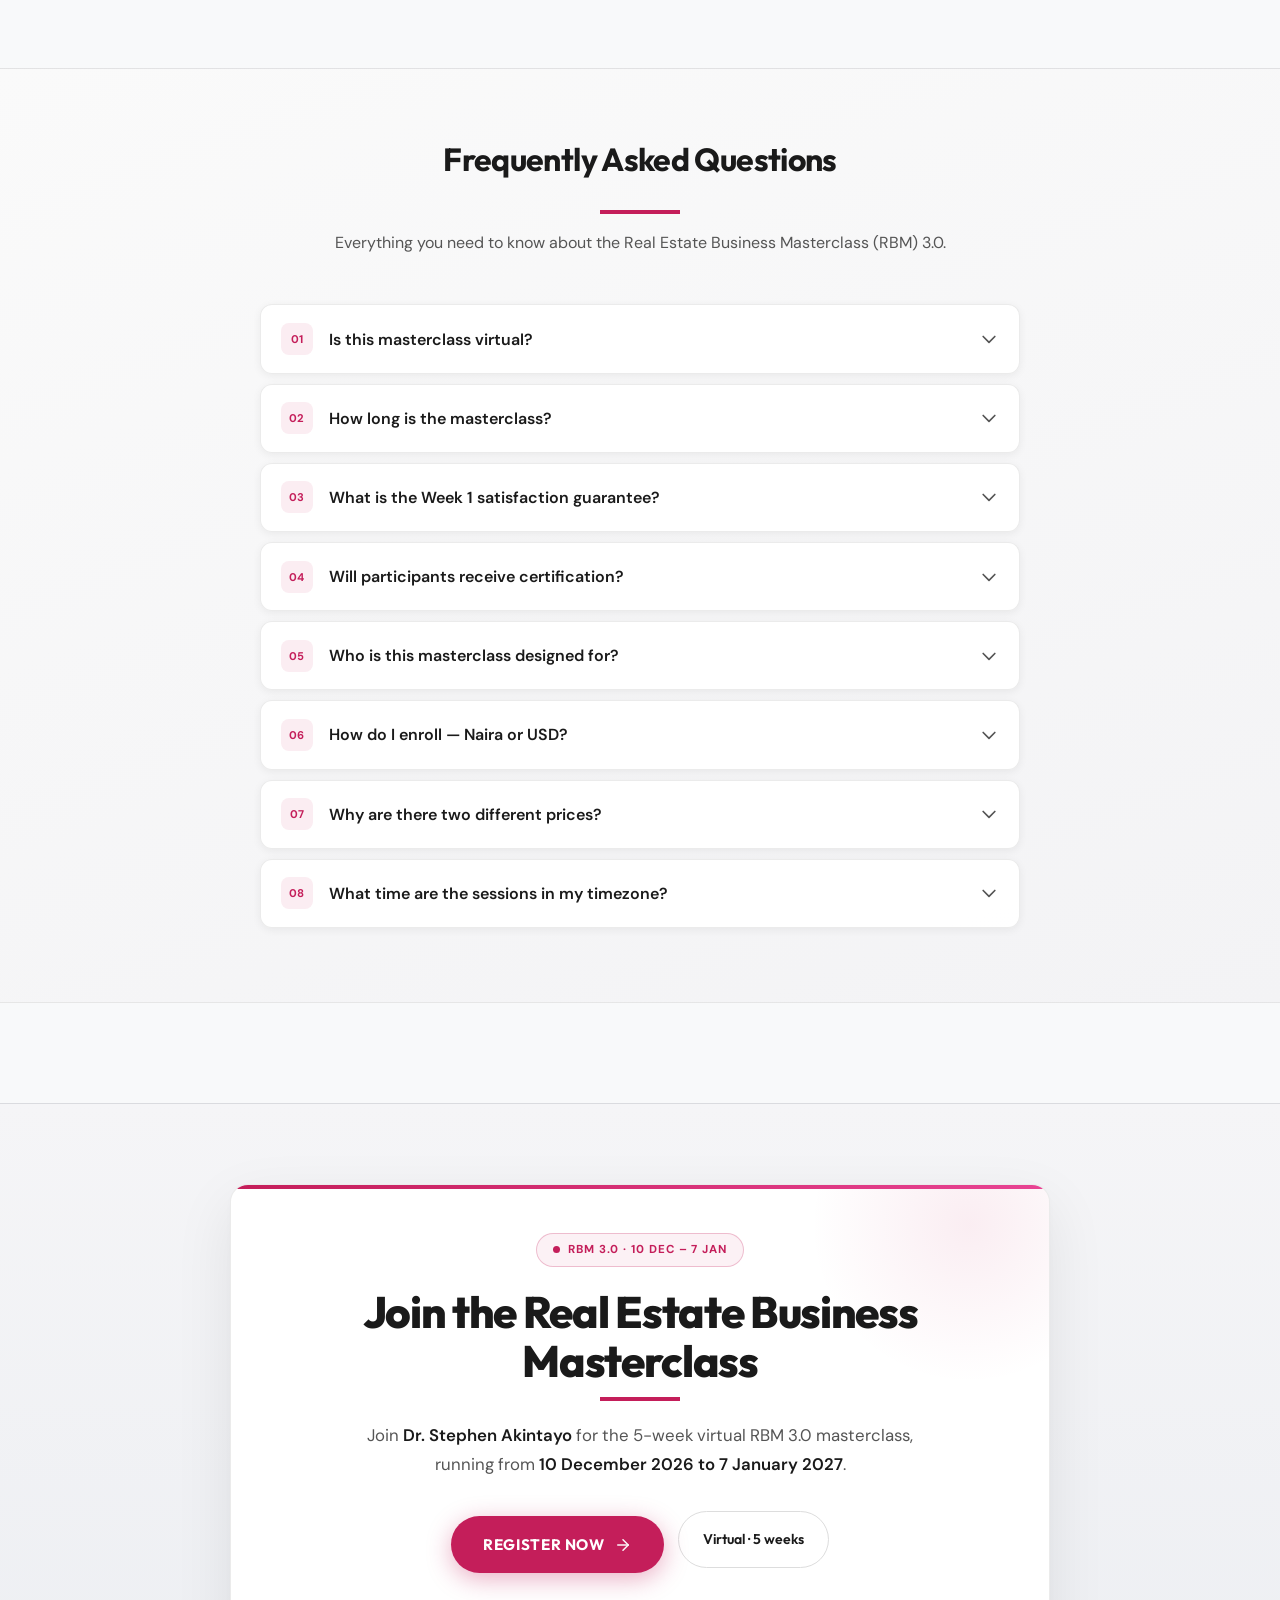
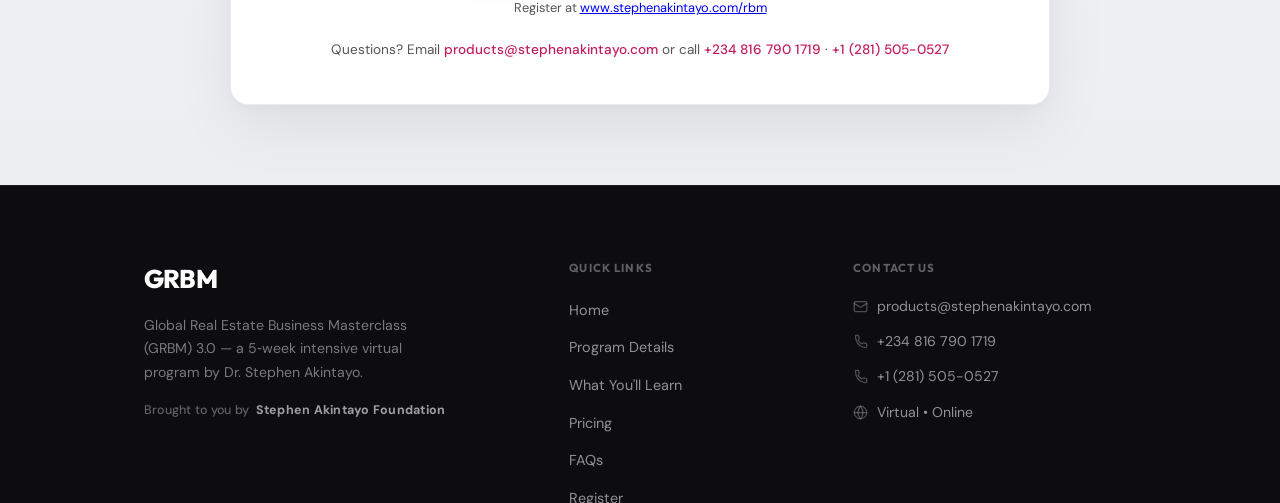
==== commit de1b9892: "fix: Update pricing details in index.html to reflect new USD amounts for improved accuracy and clari" ====
--- a/index.html
+++ b/index.html
@@ -492,11 +492,11 @@
       <p class="pricing-eyebrow">Two markets. Two checkouts. Same programme.</p>
       <h2>Pay in Naira if you’re in Nigeria. Pay in USD if you’re abroad.</h2>
       <div class="hero-accent-bar" aria-hidden="true"></div>
-      <p class="pricing-subheading">Most Nigerian debit cards will not clear a $1,000 international charge. That is why we run a <strong>fixed Naira domestic tier</strong> (Paystack) and a <strong>USD diaspora tier</strong> (Stripe). Same curriculum, live access, and certificate — priced for how you actually earn and pay.</p>
+      <p class="pricing-subheading">Most Nigerian debit cards will not clear a $1,500 international charge. That is why we run a <strong>fixed Naira domestic tier</strong> (Paystack) and a <strong>USD diaspora tier</strong> (Stripe). Same curriculum, live access, and certificate — priced for how you actually earn and pay.</p>
     </div>
 
     <div class="tier-gap-note">
-      <p><strong>Why the prices differ:</strong> The Naira tier is <strong>₦3,600,000</strong>, now <strong>₦1,300,000</strong> for domestic purchasing power — aspiring realtors and operators earning in NGN. The USD tier is <strong>$3,000</strong>, now <strong>$1,000</strong> for diaspora professionals earning in USD, GBP, or AED. It is not a live FX conversion. The gap exists because a single dollar price either locks out Lagos buyers or underprices diaspora buyers who are sending money home into land deals.</p>
+      <p><strong>Why the prices differ:</strong> The Naira tier is <strong>₦3,600,000</strong>, now <strong>₦1,300,000</strong> for domestic purchasing power — aspiring realtors and operators earning in NGN. The USD tier is <strong>$3,000</strong>, now <strong>$1,500</strong> for diaspora professionals earning in USD, GBP, or AED. It is not a live FX conversion. The gap exists because a single dollar price either locks out Lagos buyers or underprices diaspora buyers who are sending money home into land deals.</p>
     </div>
 
     <div class="pricing-tiers" id="checkoutTiers">
@@ -539,10 +539,10 @@
             <span class="tier-price-was"><span class="tier-currency">$</span>3,000</span>
           </div>
           <div class="tier-price-now-row">
-            <span class="tier-price-main tier-price-main--deal"><span class="tier-currency">$</span>1,000</span>
-            <span class="tier-save-badge">Save $2,000</span>
-          </div>
-          <span class="tier-price-note">One-time · Code <strong>RBM500</strong> auto-applied · $3,000 → $1,000</span>
+            <span class="tier-price-main tier-price-main--deal"><span class="tier-currency">$</span>1,500</span>
+            <span class="tier-save-badge">Save 50%</span>
+          </div>
+          <span class="tier-price-note">One-time · Code <strong>RBM500</strong> auto-applied · $3,000 → $1,500</span>
         </div>
         <p class="tier-diaspora-frame">If you send money home for land, one poorly structured deal can cost far more than this enrollment. GRBM is priced as protection against that kind of mistake — clarity on sectors, capital-raising, and how deals actually work — not as a promise of returns.</p>
         <ul class="tier-features">
@@ -552,17 +552,17 @@
           <li>Week 1 satisfaction guarantee</li>
         </ul>
         <a href="https://buy.stripe.com/28E8wQ3cEgibgNgbZqew80W?prefilled_promo_code=RBM500" class="pricing-btn pricing-btn--usd" id="primaryEnrollBtn" data-usd-checkout target="_blank" rel="noopener noreferrer">
-          Pay in USD — $1,000
+          Pay in USD — $1,500
           <svg xmlns="http://www.w3.org/2000/svg" width="16" height="16" viewBox="0 0 24 24" fill="none" stroke="currentColor" stroke-width="2" stroke-linecap="round" stroke-linejoin="round" aria-hidden="true"><path d="M5 12h14"/><path d="m12 5 7 7-7 7"/></svg>
         </a>
-        <p class="tier-cta-note">Stripe · Coupon <strong>RBM500</strong> auto-applied ($3,000 → $1,000)</p>
+        <p class="tier-cta-note">Stripe · Coupon <strong>RBM500</strong> auto-applied ($3,000 → $1,500)</p>
       </article>
 
     </div>
 
     <div class="payment-fallback" id="paymentFallback" hidden>
       <div class="payment-fallback-inner">
-        <h3 class="payment-fallback-title">Card declined or won’t clear $1,000?</h3>
+        <h3 class="payment-fallback-title">Card declined or won’t clear $1,500?</h3>
         <p class="payment-fallback-copy">Most Nigerian debit cards cannot process an international USD charge. You do not need to leave this page — switch to the ₦2,300,000 Naira checkout below.</p>
         <a href="https://paystack.shop/pay/tf4ym256c0" class="pricing-btn pricing-btn--accent" id="fallbackNairaBtn" target="_blank" rel="noopener noreferrer">
           Continue with ₦2,300,000 (Paystack)
@@ -670,7 +670,7 @@
           <span class="faq-num">06</span>
           <span class="faq-question-text">How do I enroll — Naira or USD?</span>
         </button>
-        <div class="faq-answer"><p><strong>In Nigeria:</strong> pay <strong>₦2,300,000</strong> (from ₦4,000,000) via <a href="https://paystack.shop/pay/tf4ym256c0" target="_blank" rel="noopener noreferrer">Paystack</a> — Nigerian debit cards work. <strong>Abroad:</strong> use Stripe for <strong>$1,000 USD</strong> (from $3,000). Same programme either way. If a USD card declines, stay on this page and switch to the Naira option.</p></div>
+        <div class="faq-answer"><p><strong>In Nigeria:</strong> pay <strong>₦2,300,000</strong> (from ₦4,000,000) via <a href="https://paystack.shop/pay/tf4ym256c0" target="_blank" rel="noopener noreferrer">Paystack</a> — Nigerian debit cards work. <strong>Abroad:</strong> use Stripe for <strong>$1,500 USD</strong> (from $3,000). Same programme either way. If a USD card declines, stay on this page and switch to the Naira option.</p></div>
       </div>
 
       <div class="faq-item">
@@ -678,7 +678,7 @@
           <span class="faq-num">07</span>
           <span class="faq-question-text">Why are there two different prices?</span>
         </button>
-        <div class="faq-answer"><p>Because one dollar price fails both markets. A Lagos aspiring realtor often cannot clear $1,000 on a local card; a diaspora professional earning in USD/GBP/AED is not priced the same as a domestic NGN earner. The Naira tier is <strong>₦4,000,000</strong>, now <strong>₦2,300,000</strong> (not live FX). The USD tier is <strong>$3,000</strong>, now <strong>$1,000</strong> — framed as protection against one costly mistake on money sent home for land, not as an income promise.</p></div>
+        <div class="faq-answer"><p>Because one dollar price fails both markets. A Lagos aspiring realtor often cannot clear $1,500 on a local card; a diaspora professional earning in USD/GBP/AED is not priced the same as a domestic NGN earner. The Naira tier is <strong>₦4,000,000</strong>, now <strong>₦2,300,000</strong> (not live FX). The USD tier is <strong>$3,000</strong>, now <strong>$1,500</strong> — framed as protection against one costly mistake on money sent home for land, not as an income promise.</p></div>
       </div>
 
       <div class="faq-item">
@@ -791,7 +791,7 @@
         <svg xmlns="http://www.w3.org/2000/svg" width="28" height="28" viewBox="0 0 24 24" fill="none" stroke="currentColor" stroke-width="2" stroke-linecap="round" stroke-linejoin="round"><path d="M22 16.92v3a2 2 0 0 1-2.18 2 19.79 19.79 0 0 1-8.63-3.07 19.5 19.5 0 0 1-6-6 19.79 19.79 0 0 1-3.07-8.67A2 2 0 0 1 4.11 2h3a2 2 0 0 1 2 1.72 12.84 12.84 0 0 0 .7 2.81 2 2 0 0 1-.45 2.11L8.09 9.91a16 16 0 0 0 6 6l1.27-1.27a2 2 0 0 1 2.11-.45 12.84 12.84 0 0 0 2.81.7A2 2 0 0 1 22 16.92z"/></path></svg>
       </div>
       <h2 class="modal-title" id="modalTitle">Questions Before You Enroll?</h2>
-      <p class="modal-subtitle">Leave your details and we’ll call you back. Ready to join now? <a href="https://buy.stripe.com/28E8wQ3cEgibgNgbZqew80W?prefilled_promo_code=RBM500" target="_blank" rel="noopener noreferrer">Pay in USD ($1,000 from $3,000)</a> or <a href="https://paystack.shop/pay/tf4ym256c0" target="_blank" rel="noopener noreferrer">Pay ₦2,300,000 (from ₦4,000,000)</a>.</p>
+      <p class="modal-subtitle">Leave your details and we’ll call you back. Ready to join now? <a href="https://buy.stripe.com/28E8wQ3cEgibgNgbZqew80W?prefilled_promo_code=RBM500" target="_blank" rel="noopener noreferrer">Pay in USD ($1,500 from $3,000)</a> or <a href="https://paystack.shop/pay/tf4ym256c0" target="_blank" rel="noopener noreferrer">Pay ₦2,300,000 (from ₦4,000,000)</a>.</p>
 
       <form class="register-form" id="registerForm" action="https://formspree.io/f/xlgpoevp" method="POST" novalidate>
         <div class="form-row">
@@ -852,7 +852,7 @@
       <p class="modal-subtitle">Thanks. Our team will reach out shortly. If you’re ready now, you can still enroll instantly.</p>
       <div class="modal-enroll-actions" style="margin-top:1.5rem;display:flex;flex-direction:column;gap:0.65rem;width:100%;max-width:320px">
         <a class="btn cta-btn" href="https://paystack.shop/pay/tf4ym256c0" target="_blank" rel="noopener noreferrer">Pay ₦2,300,000 (Paystack)</a>
-        <a class="cta-btn-naira" href="https://buy.stripe.com/28E8wQ3cEgibgNgbZqew80W?prefilled_promo_code=RBM500" data-usd-checkout target="_blank" rel="noopener noreferrer">Pay in USD — $1,000</a>
+        <a class="cta-btn-naira" href="https://buy.stripe.com/28E8wQ3cEgibgNgbZqew80W?prefilled_promo_code=RBM500" data-usd-checkout target="_blank" rel="noopener noreferrer">Pay in USD — $1,500</a>
         <button class="cta-btn-secondary" id="modalSuccessClose">Close</button>
       </div>
     </div>
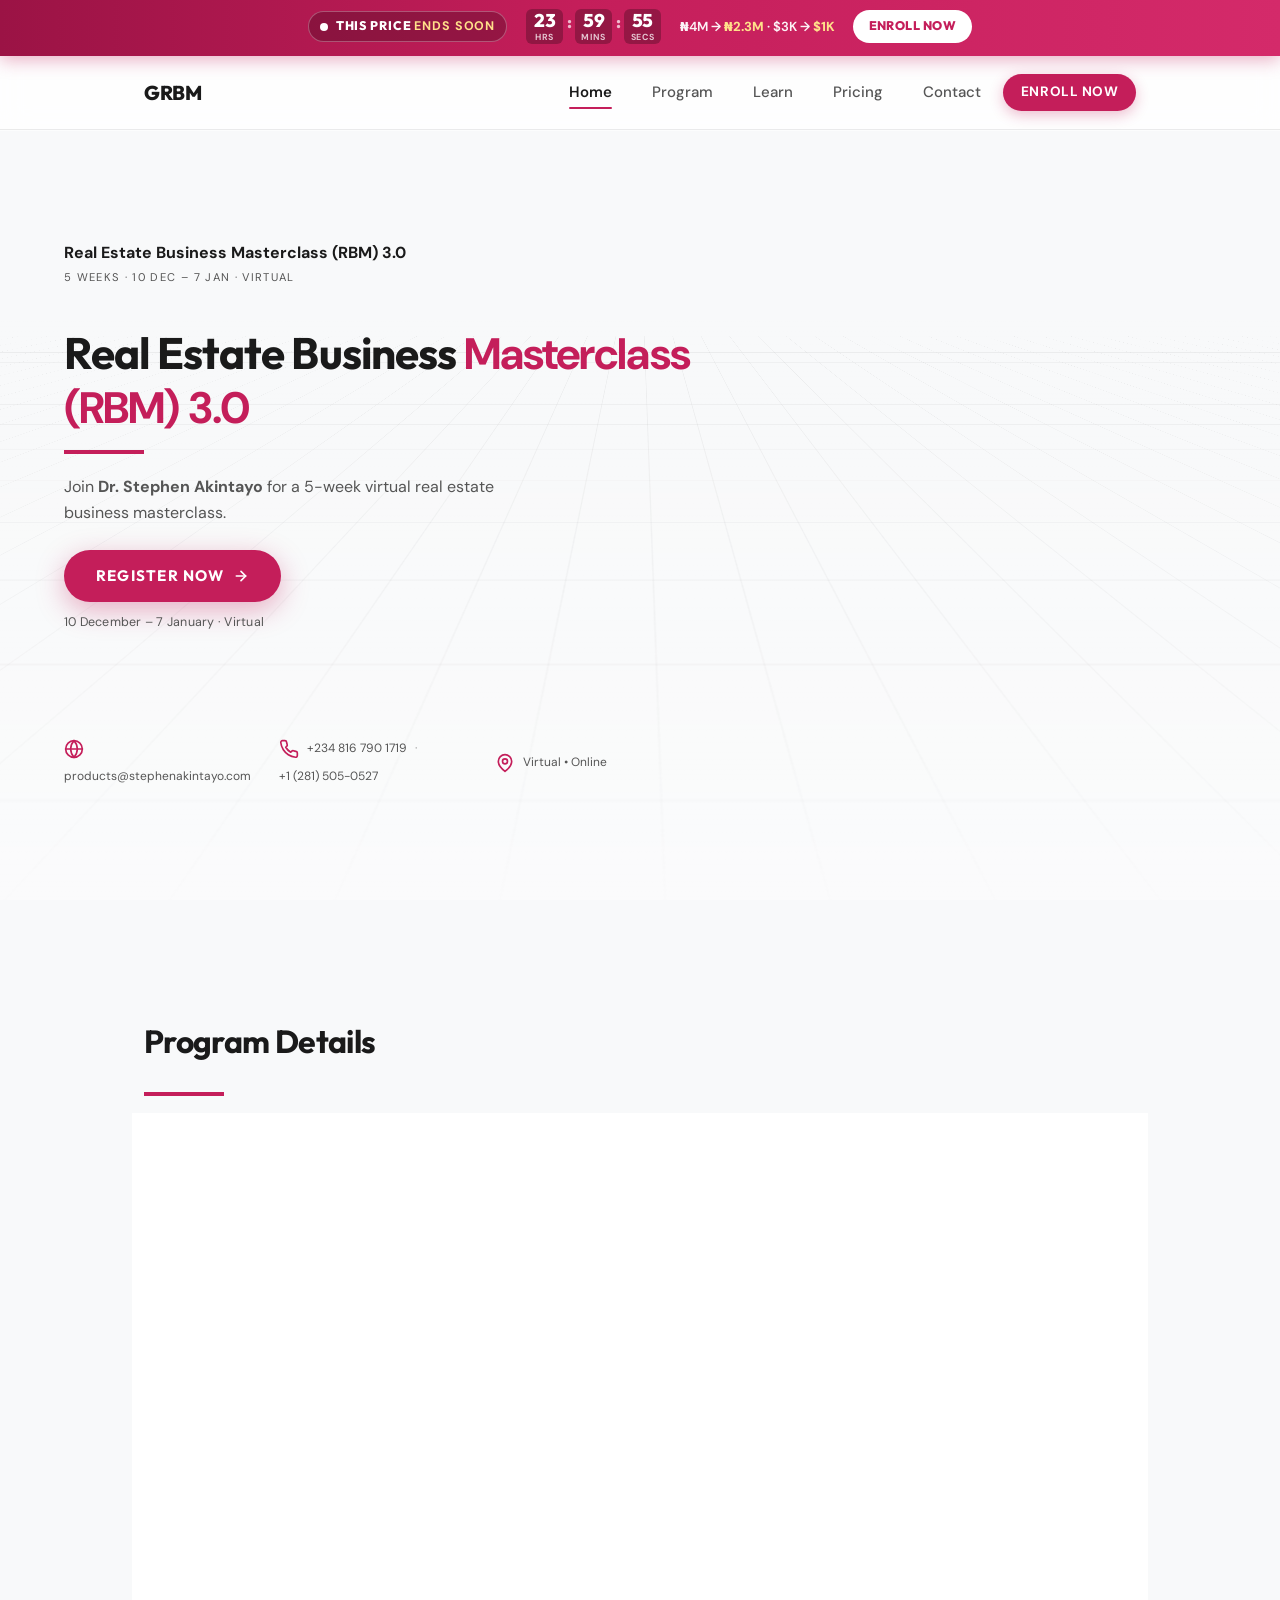
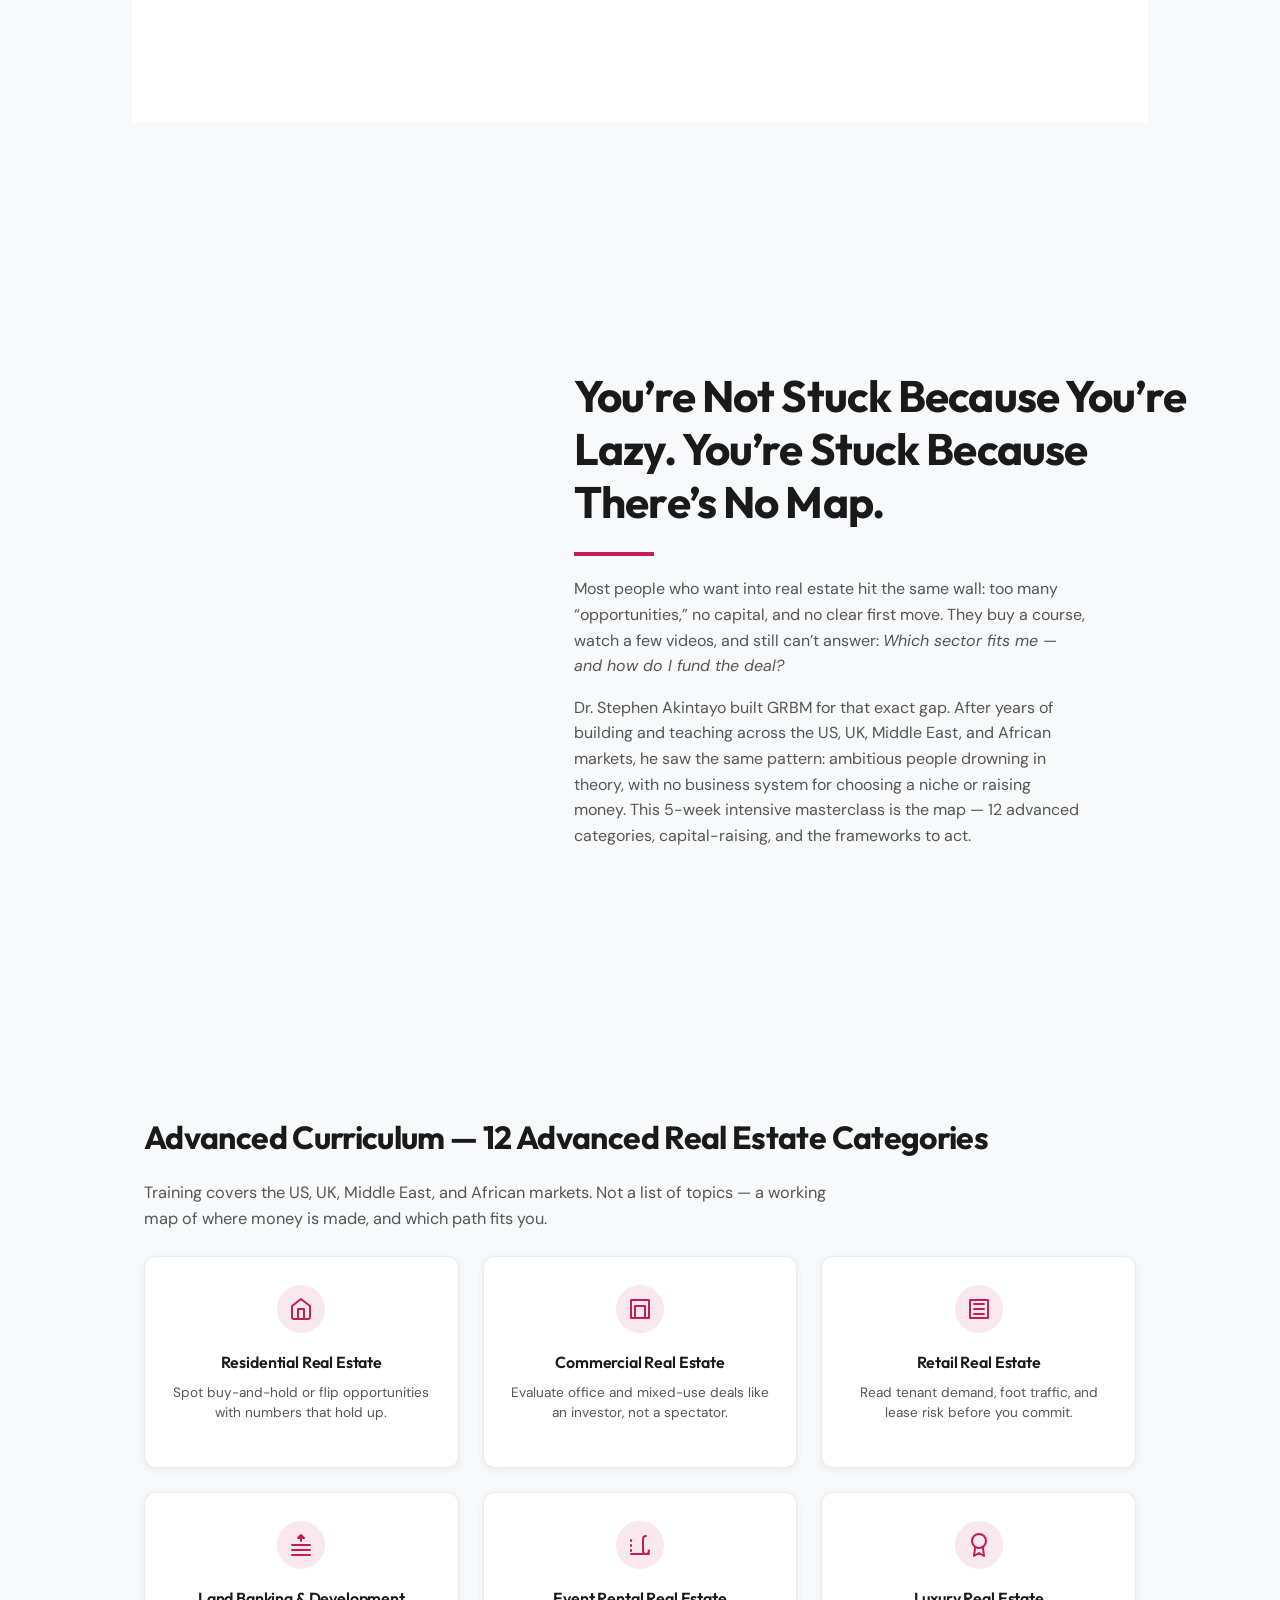
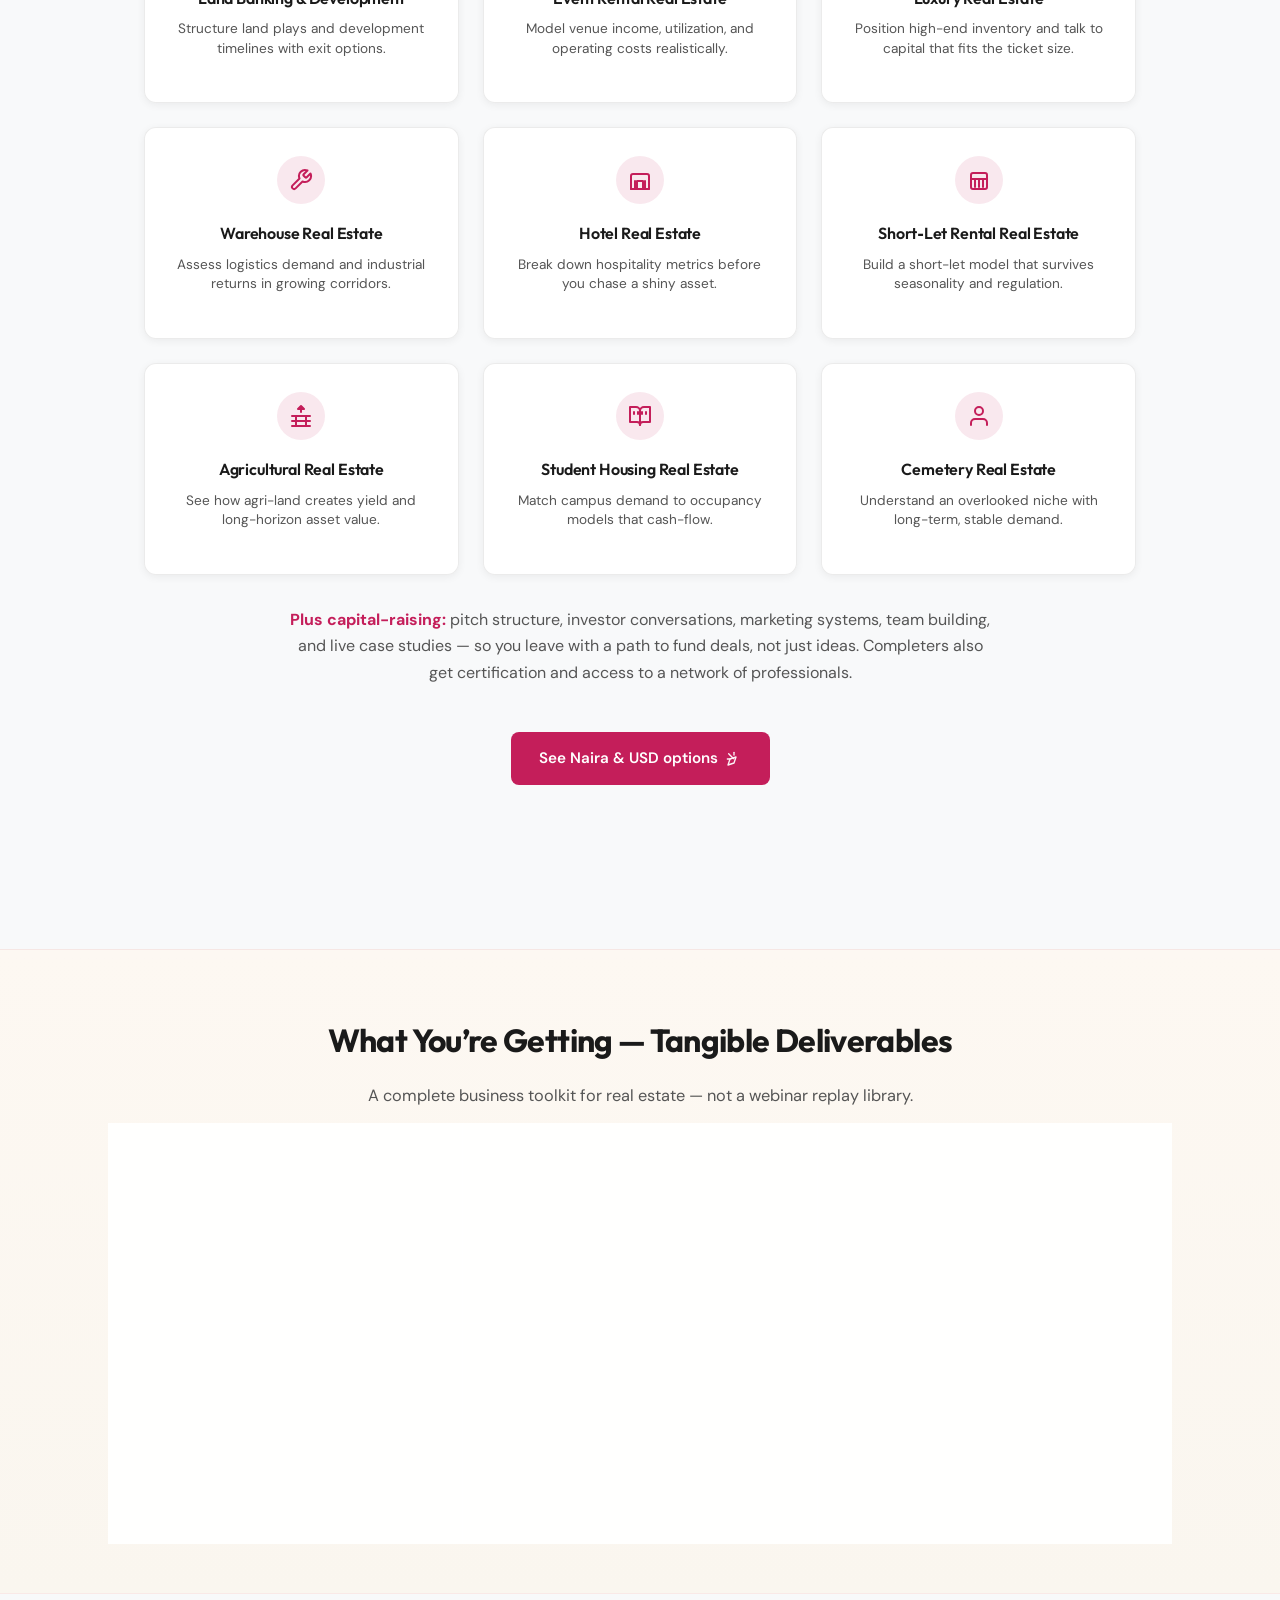
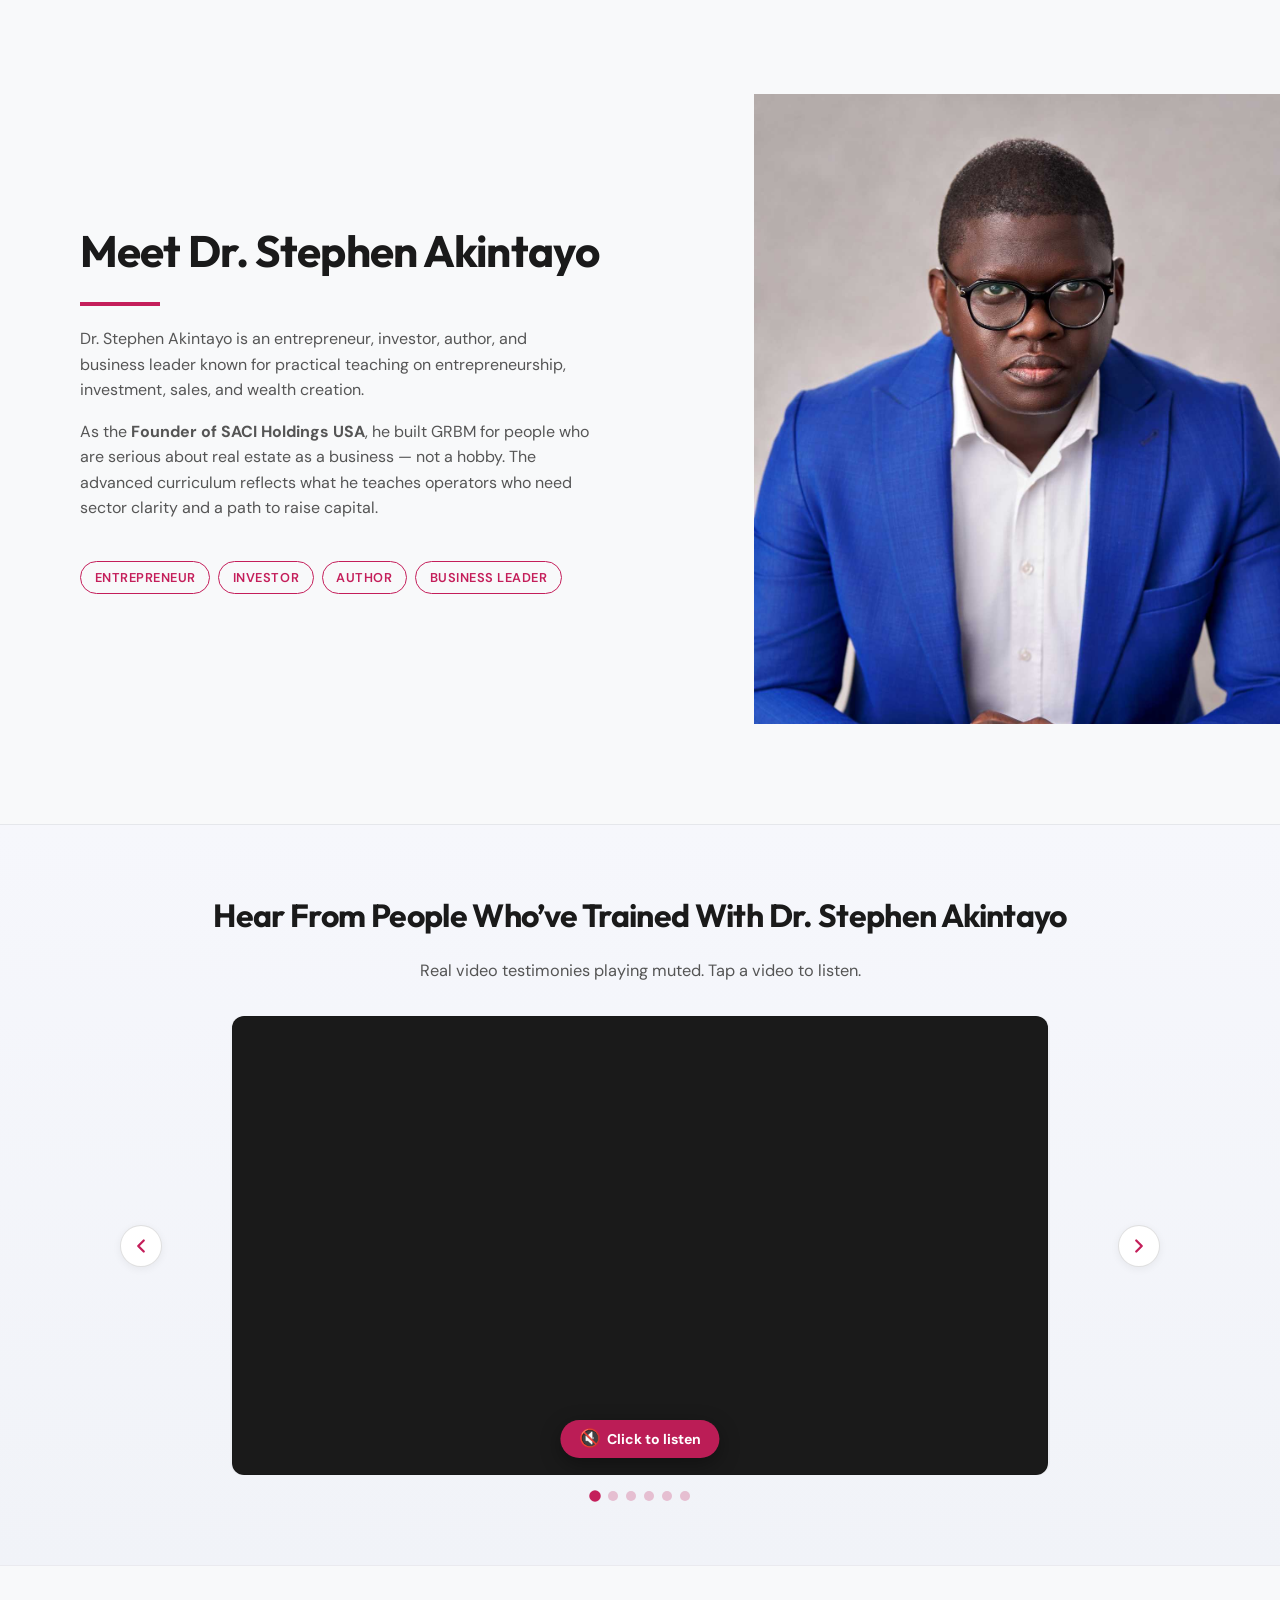
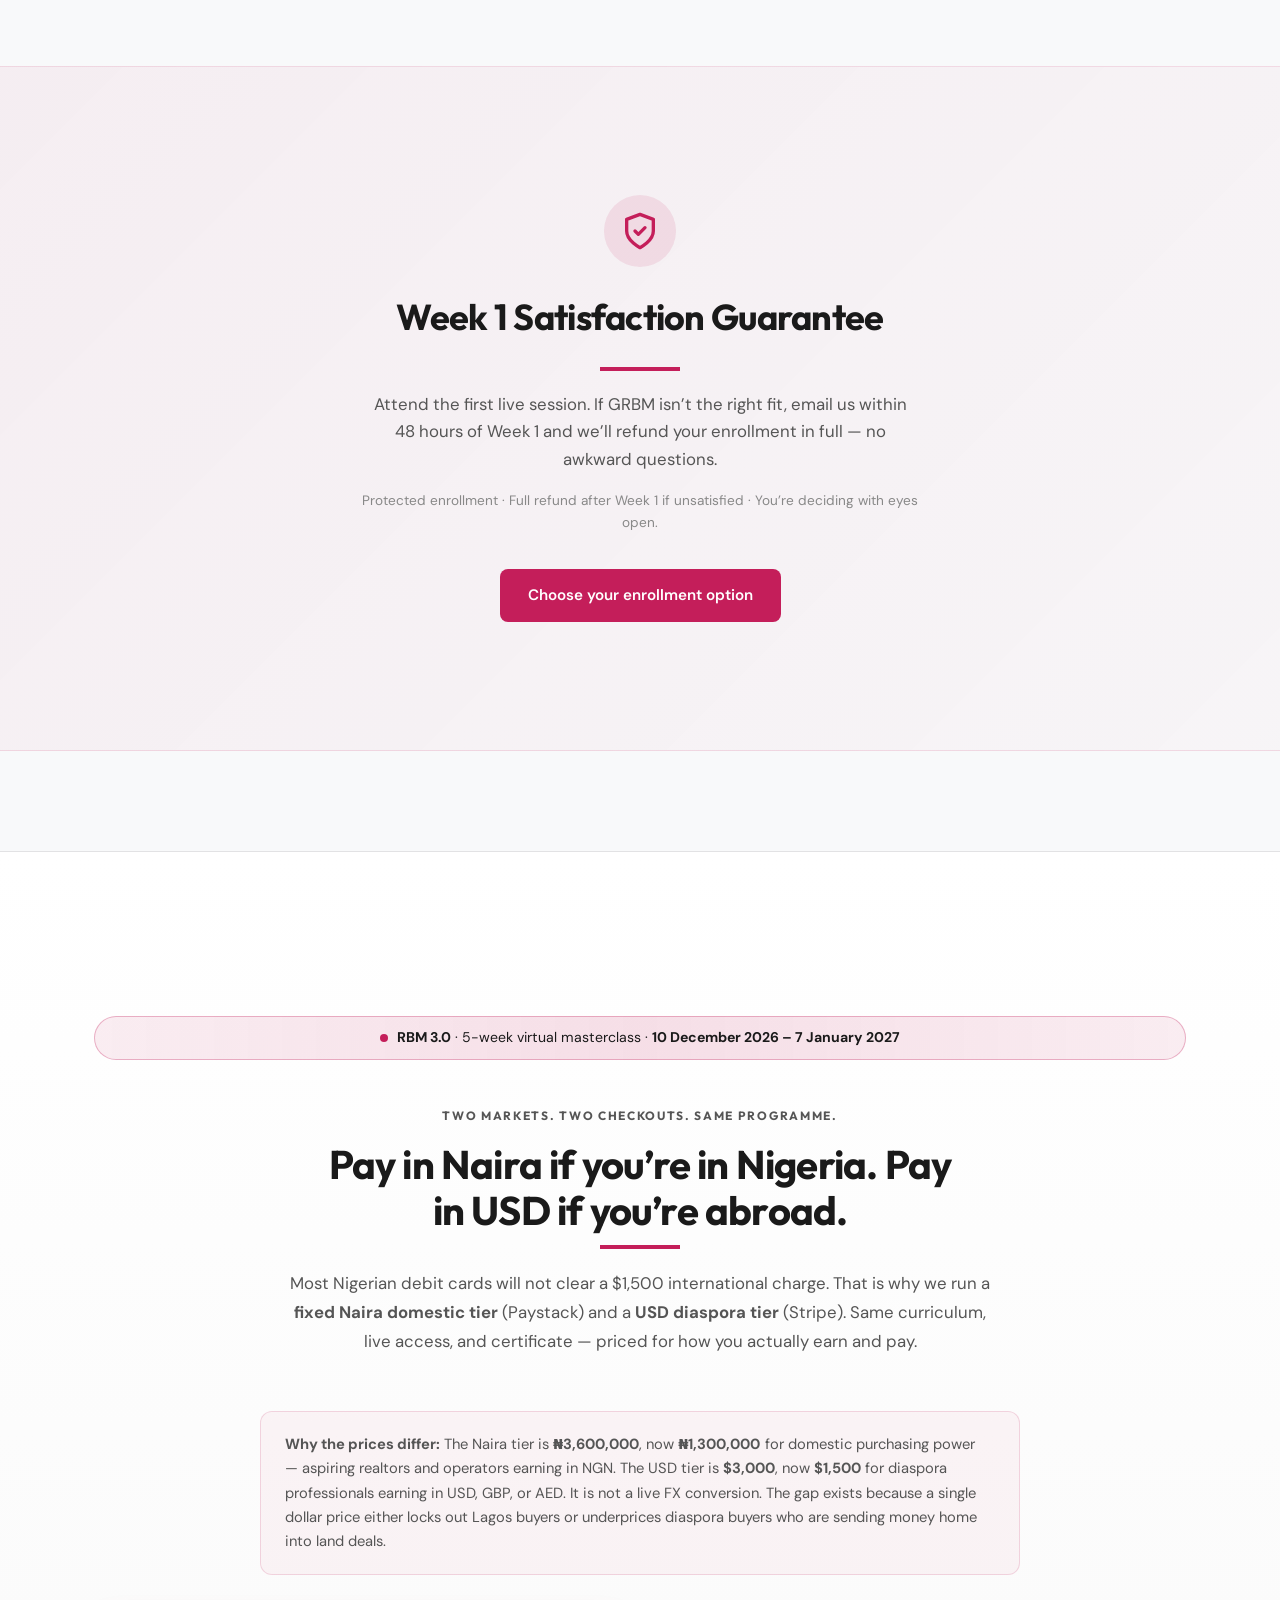
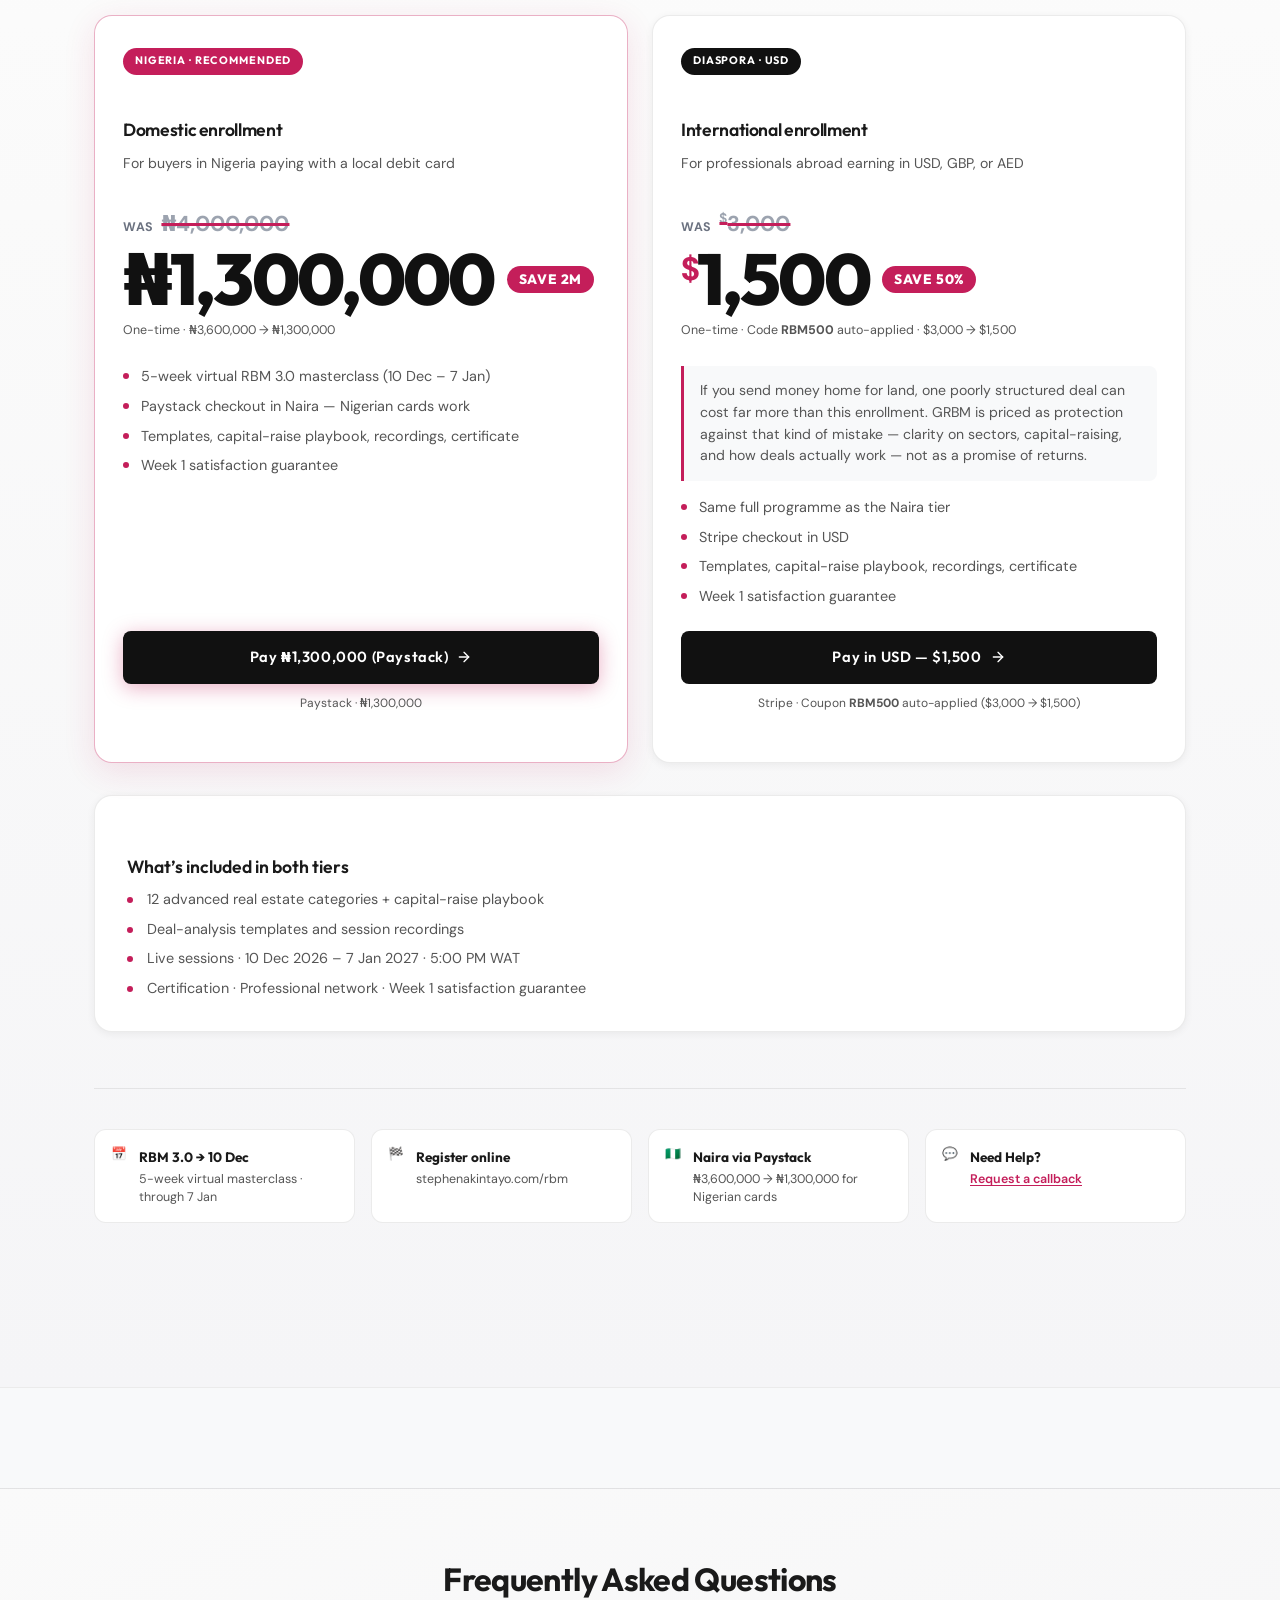
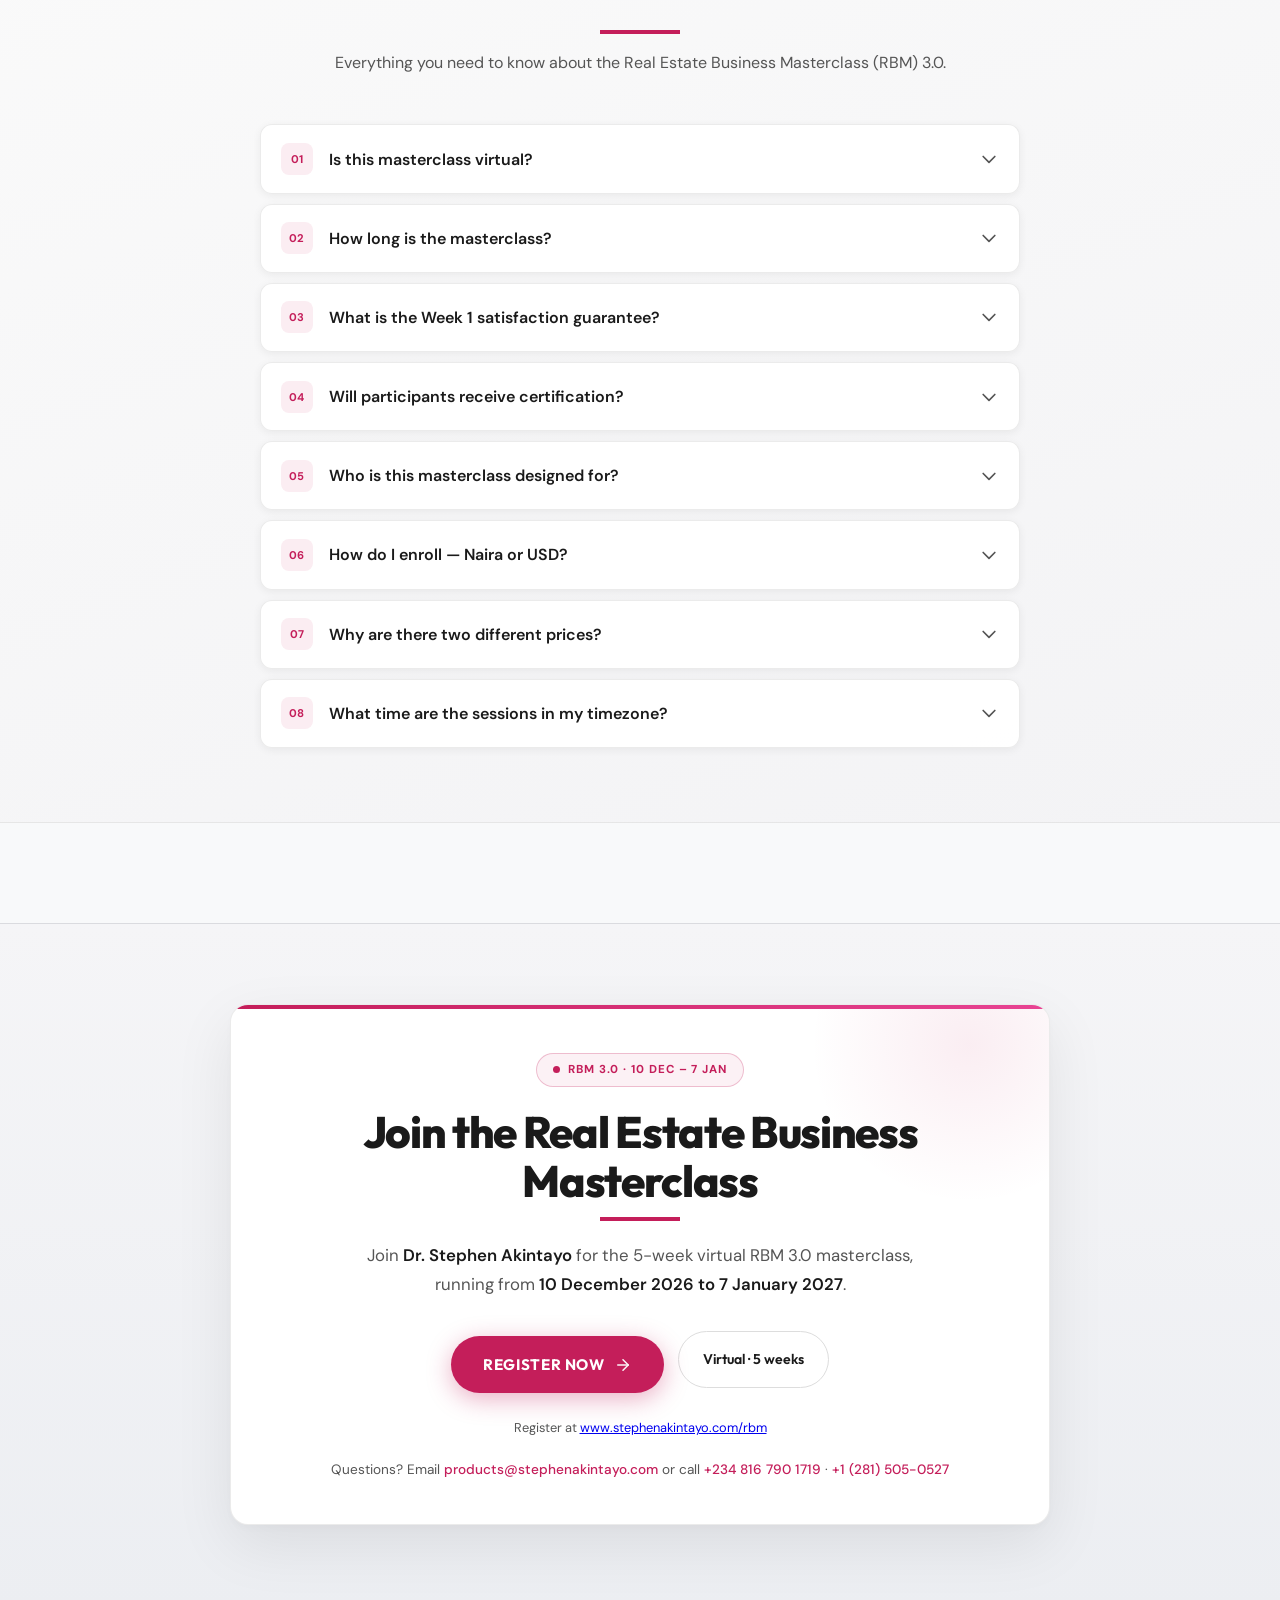
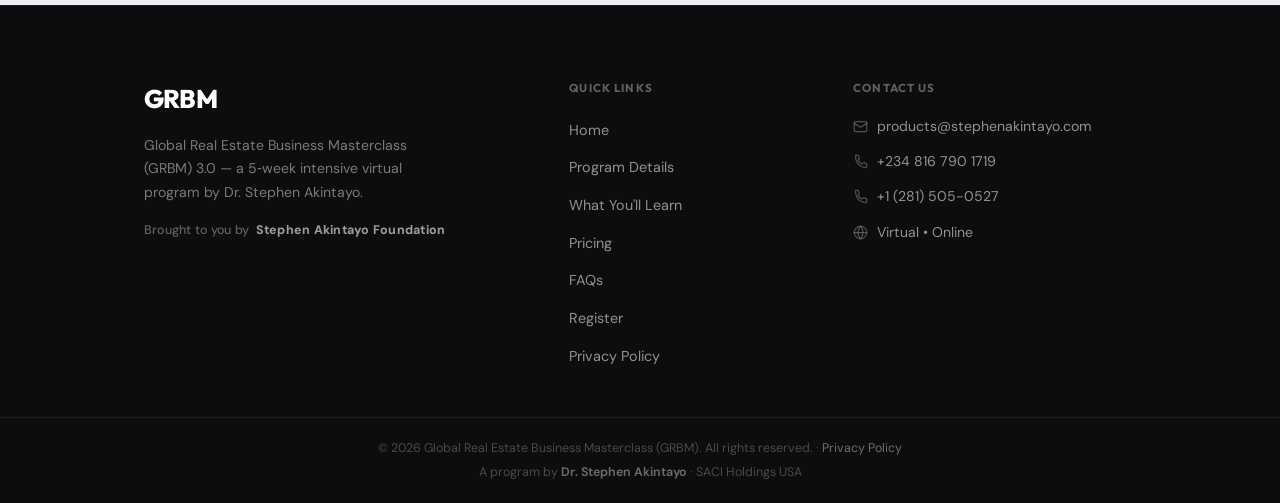
==== commit b51077a5: "fix: Remove registration link from FAQ answer in index.html for improved clarity and focus on master" ====
--- a/index.html
+++ b/index.html
@@ -638,7 +638,7 @@
           <span class="faq-num">02</span>
           <span class="faq-question-text">How long is the masterclass?</span>
         </button>
-        <div class="faq-answer"><p>RBM 3.0 is a 5-week virtual masterclass running from 10th December 2026 to 7th January 2027. Sessions begin at 5:00 PM WAT. Register at <a href="https://www.stephenakintayo.com/rbm">stephenakintayo.com/rbm</a>.</p></div>
+        <div class="faq-answer"><p>RBM 3.0 is a 5-week virtual masterclass running from 10th December 2026 to 7th January 2027. Sessions begin at 5:00 PM WAT.</p></div>
       </div>
 
       <div class="faq-item">
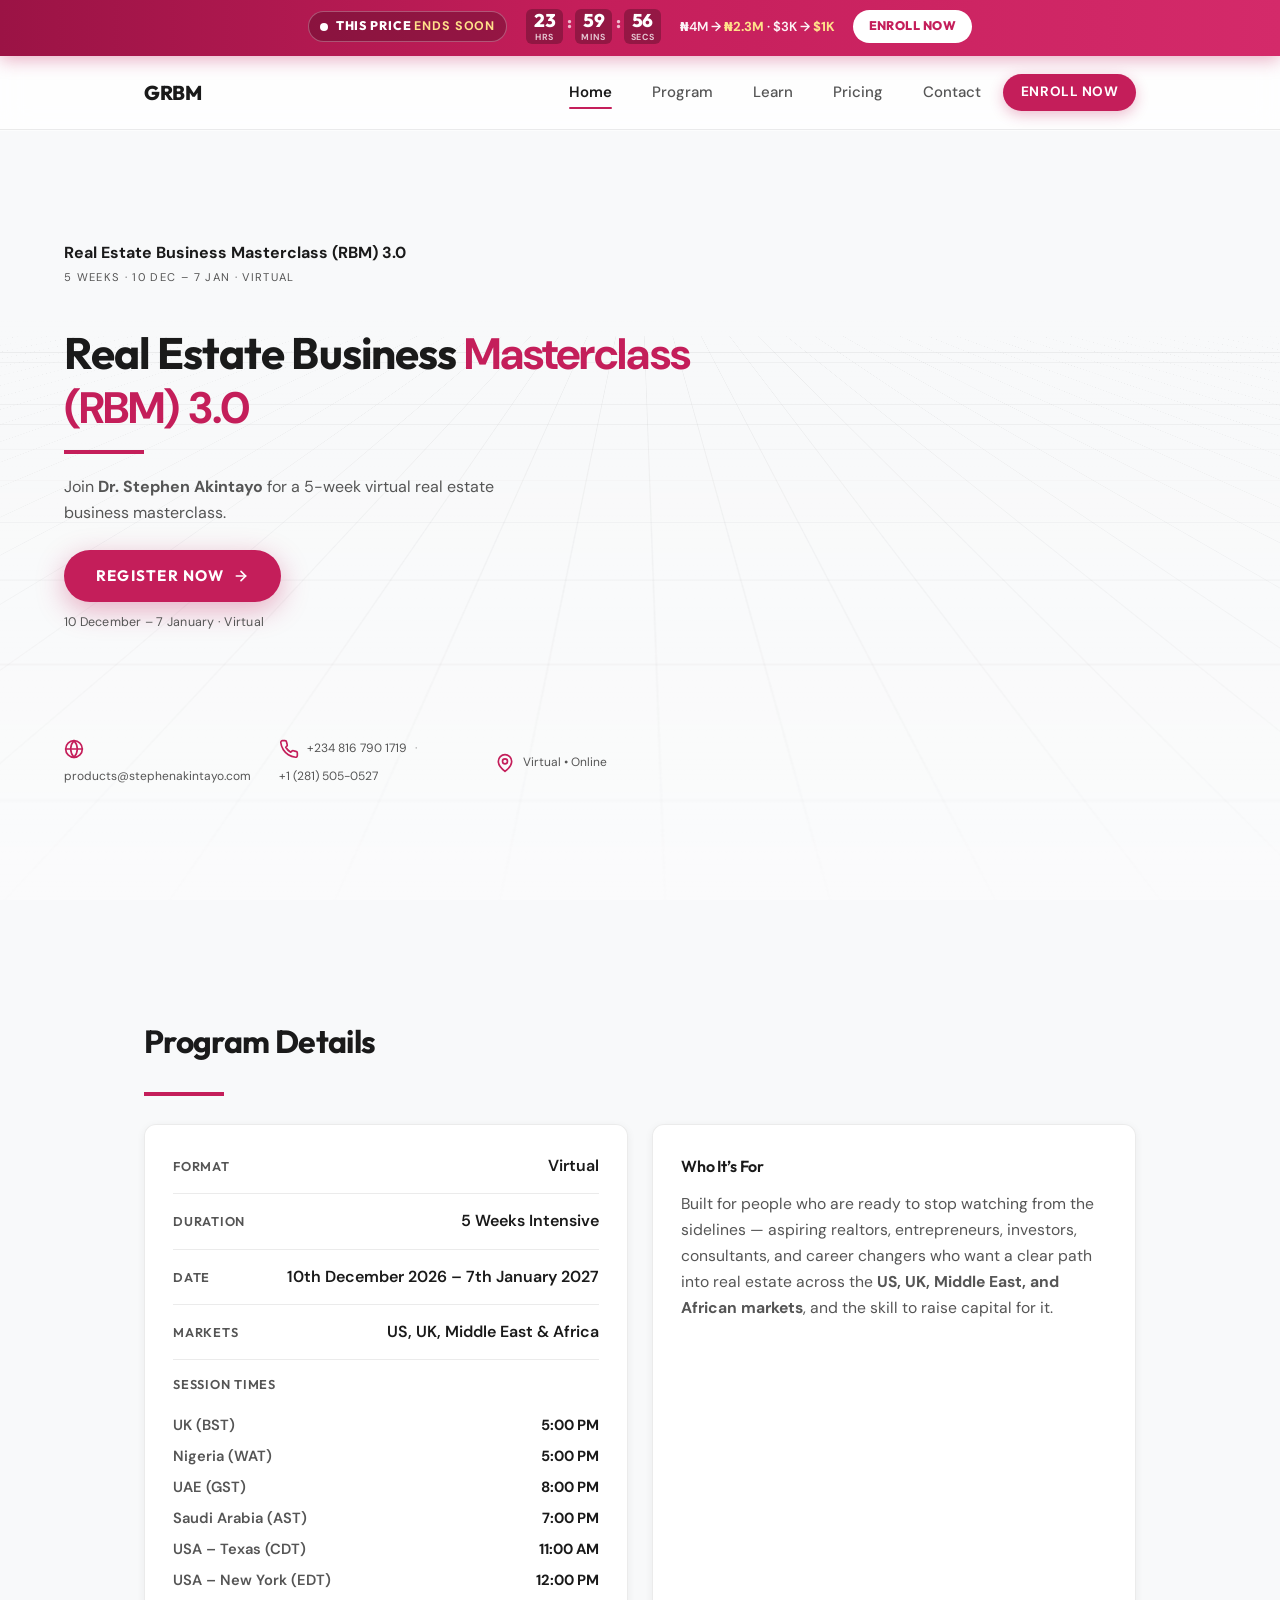
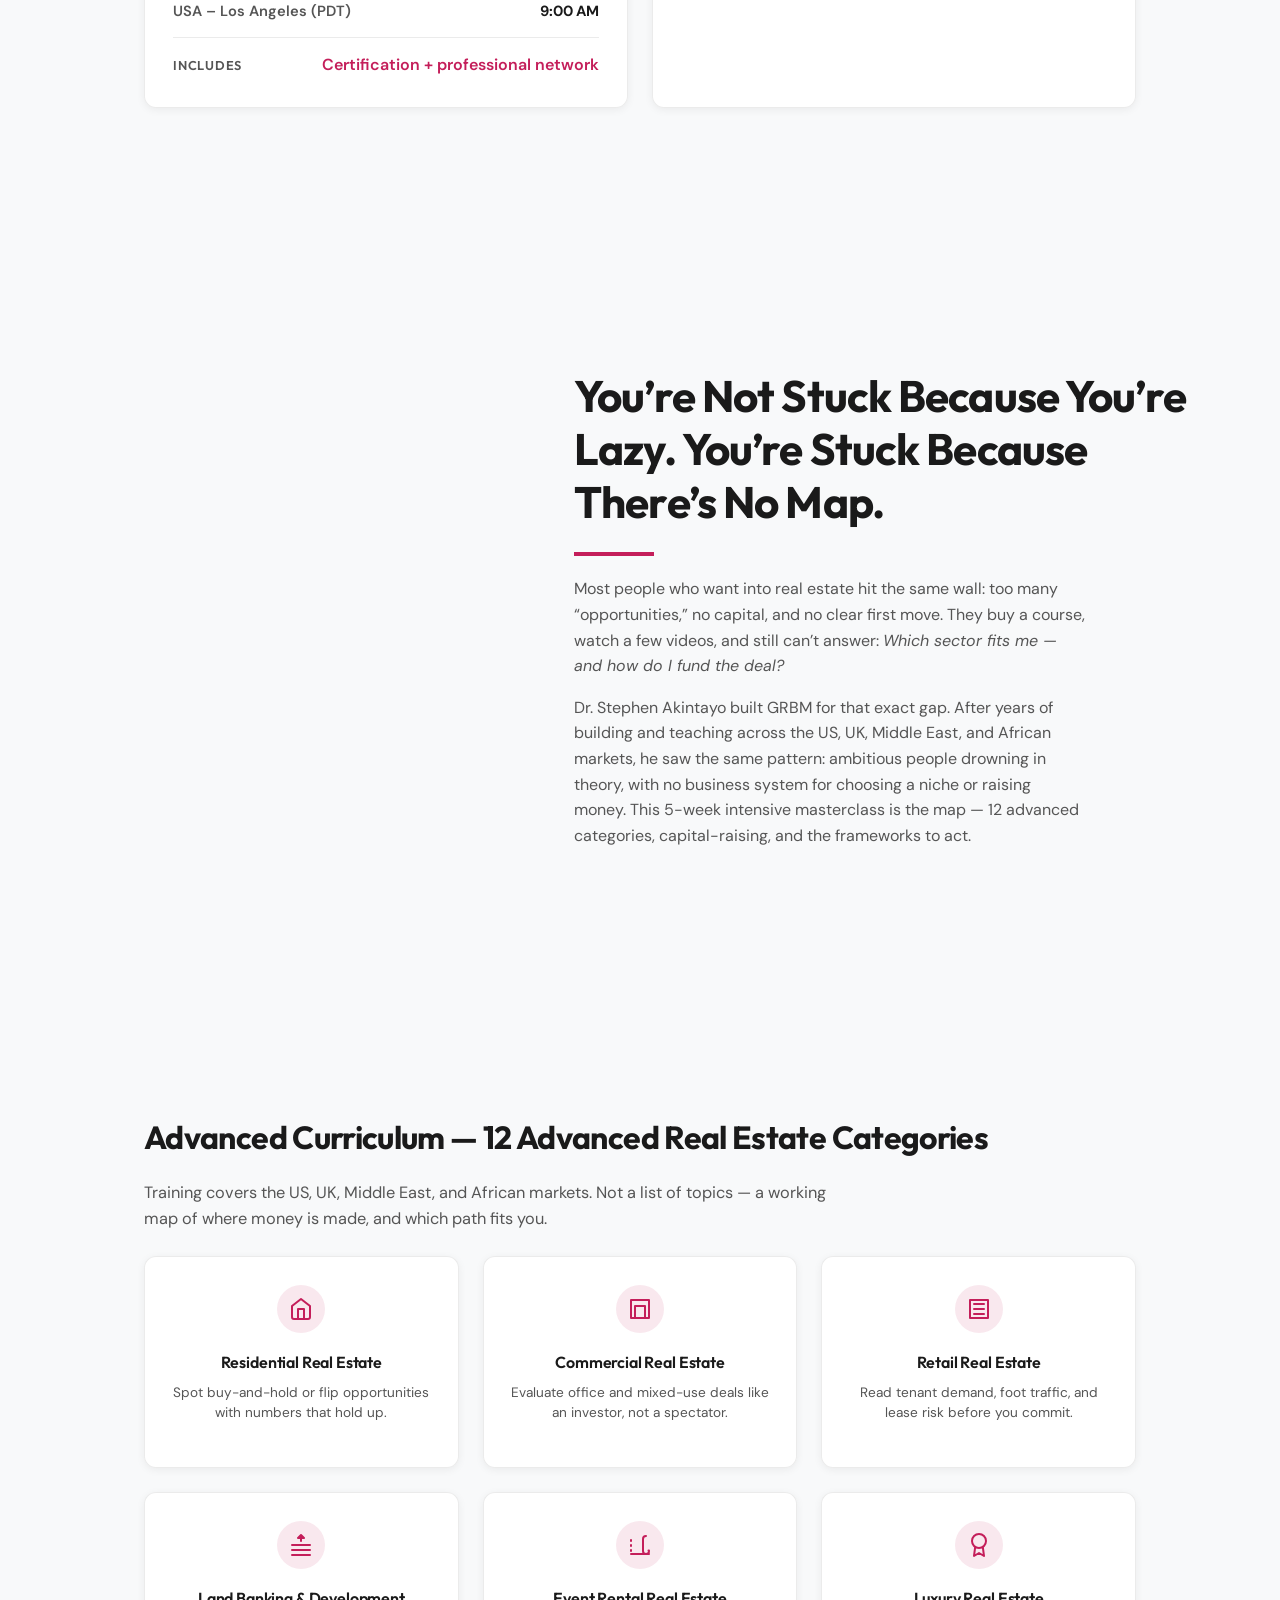
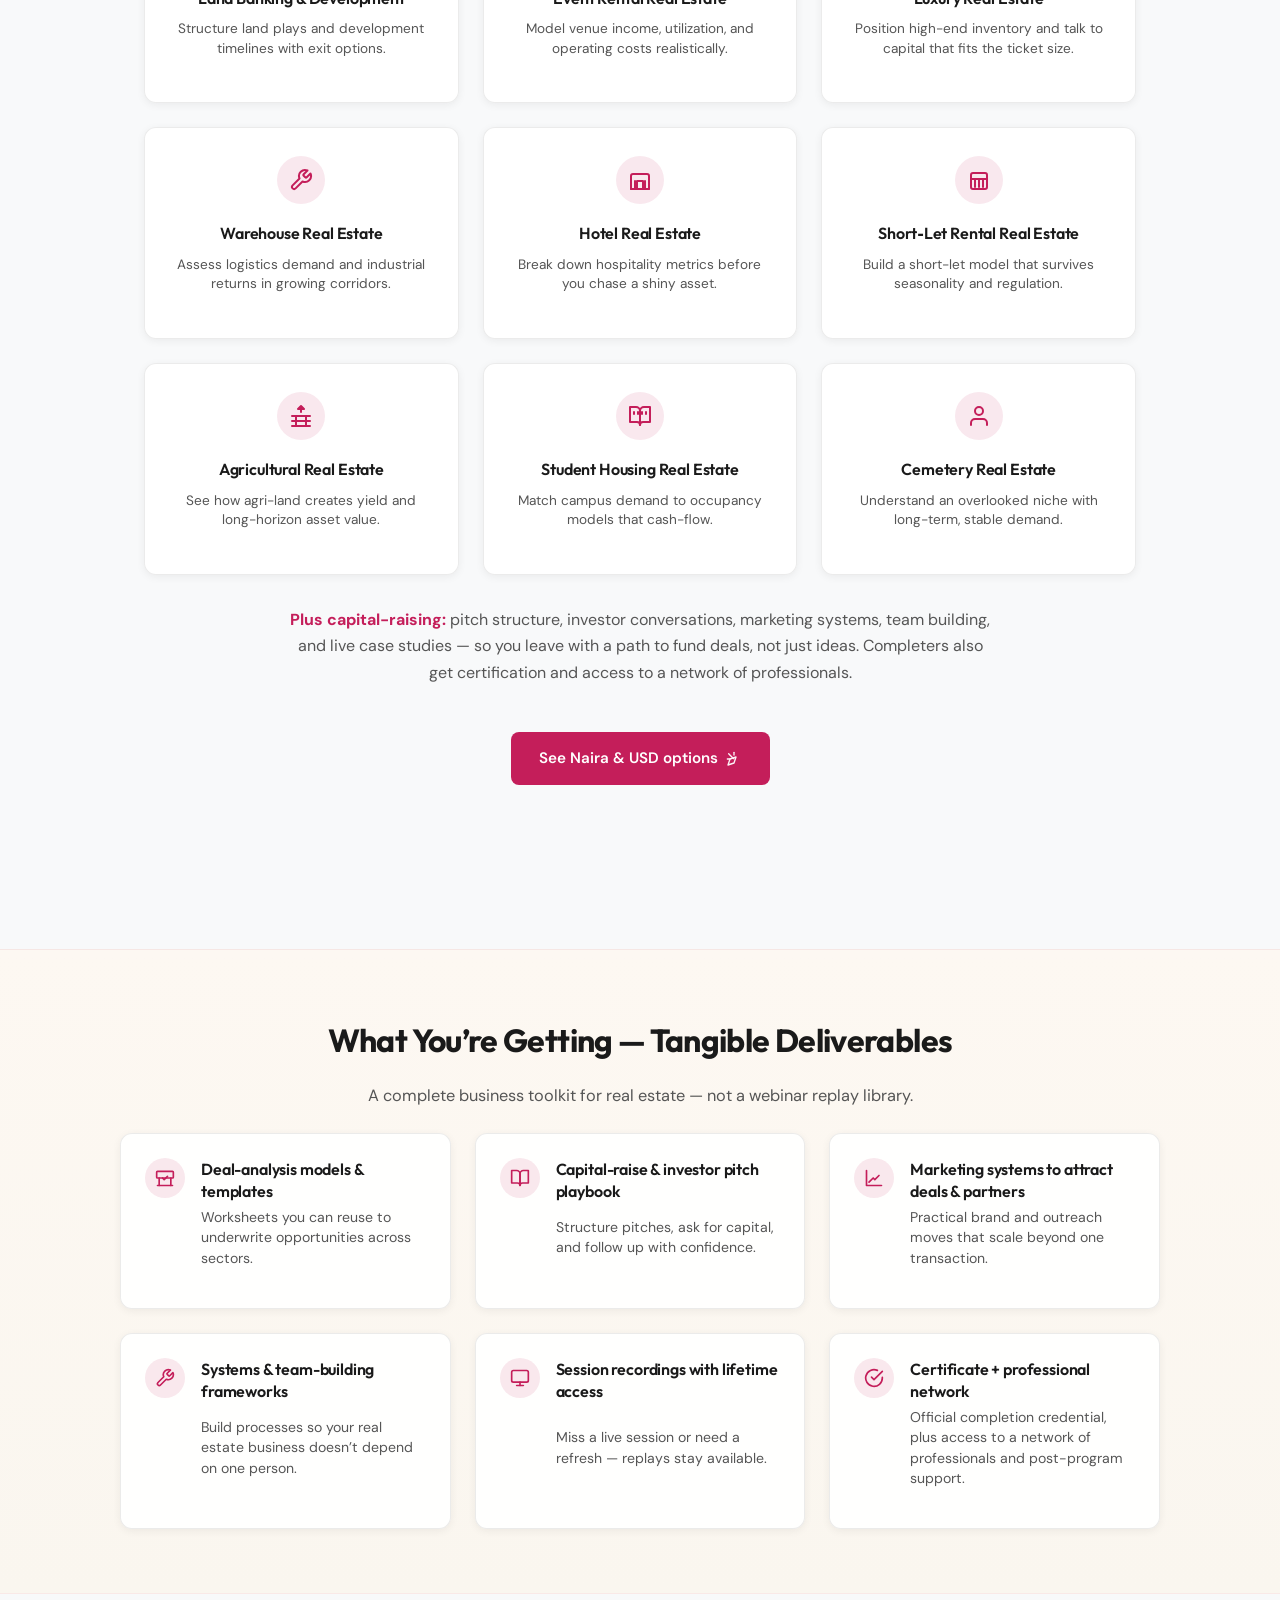
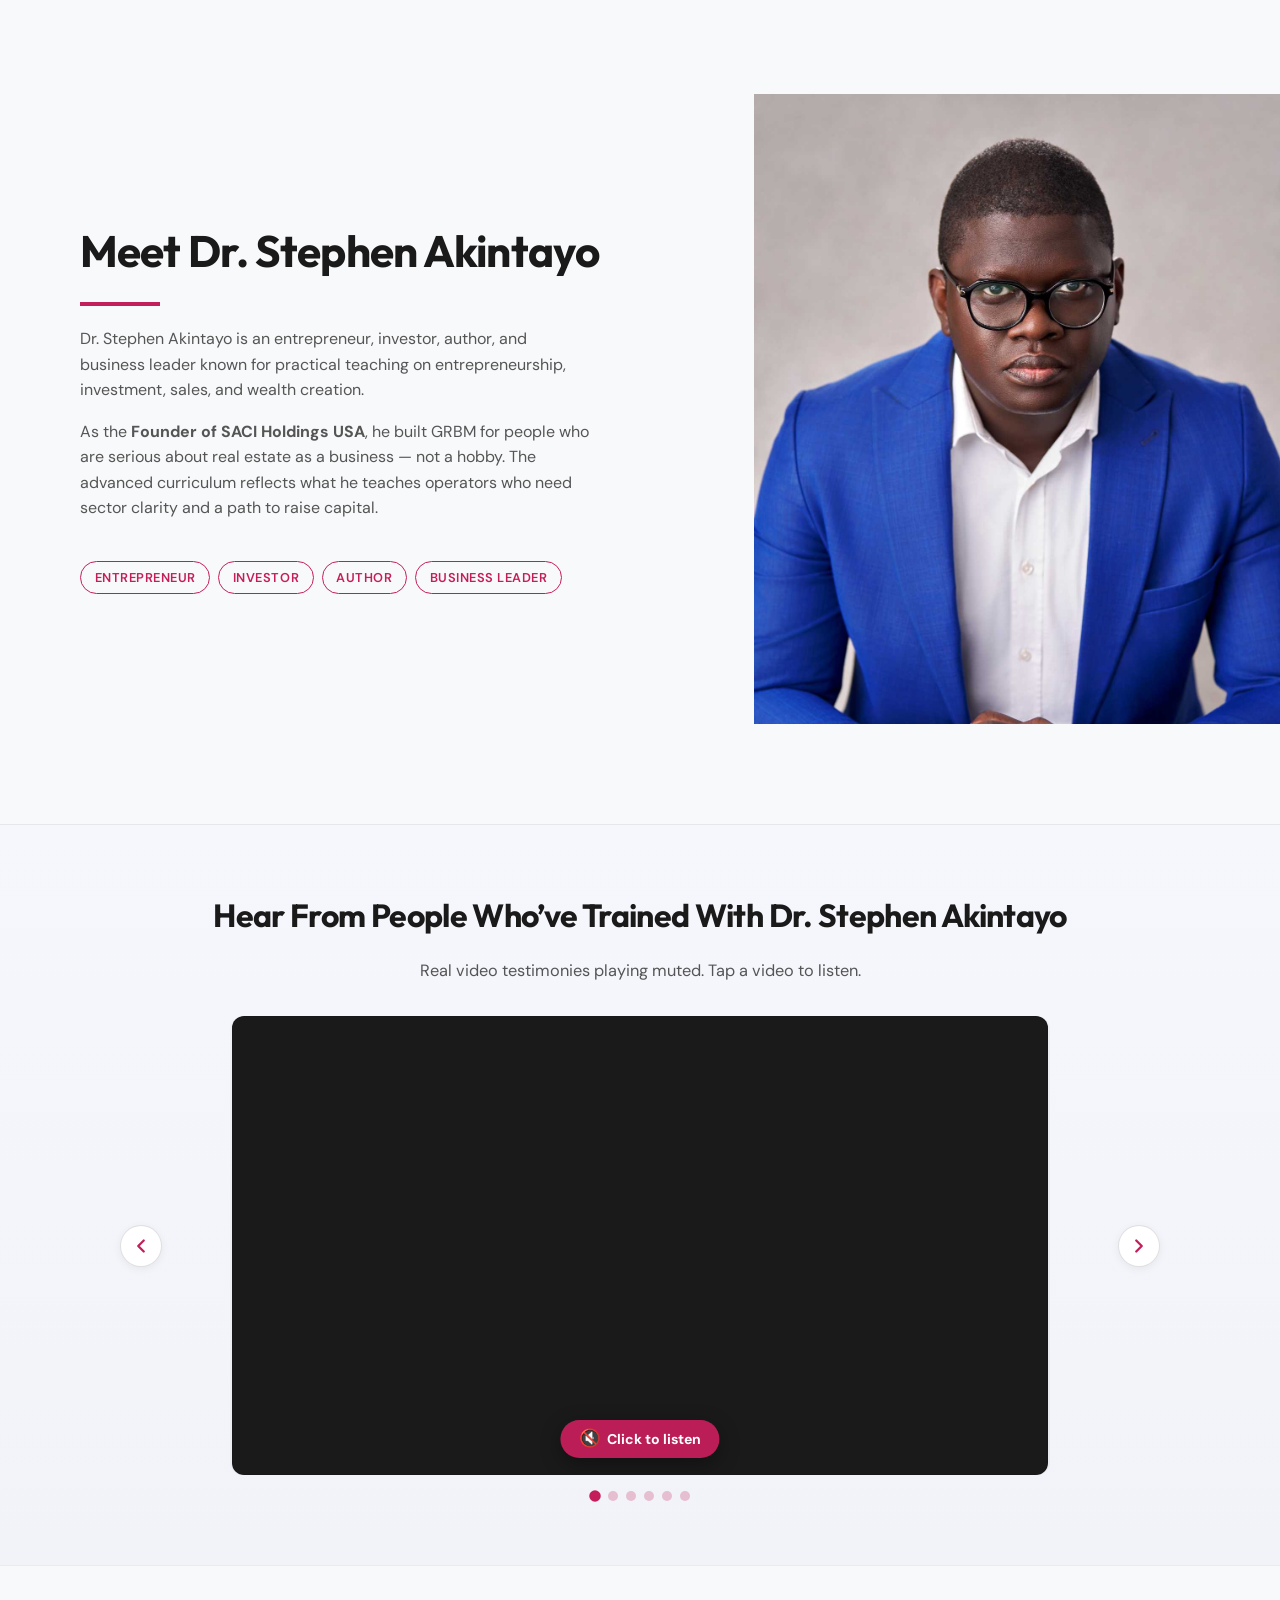
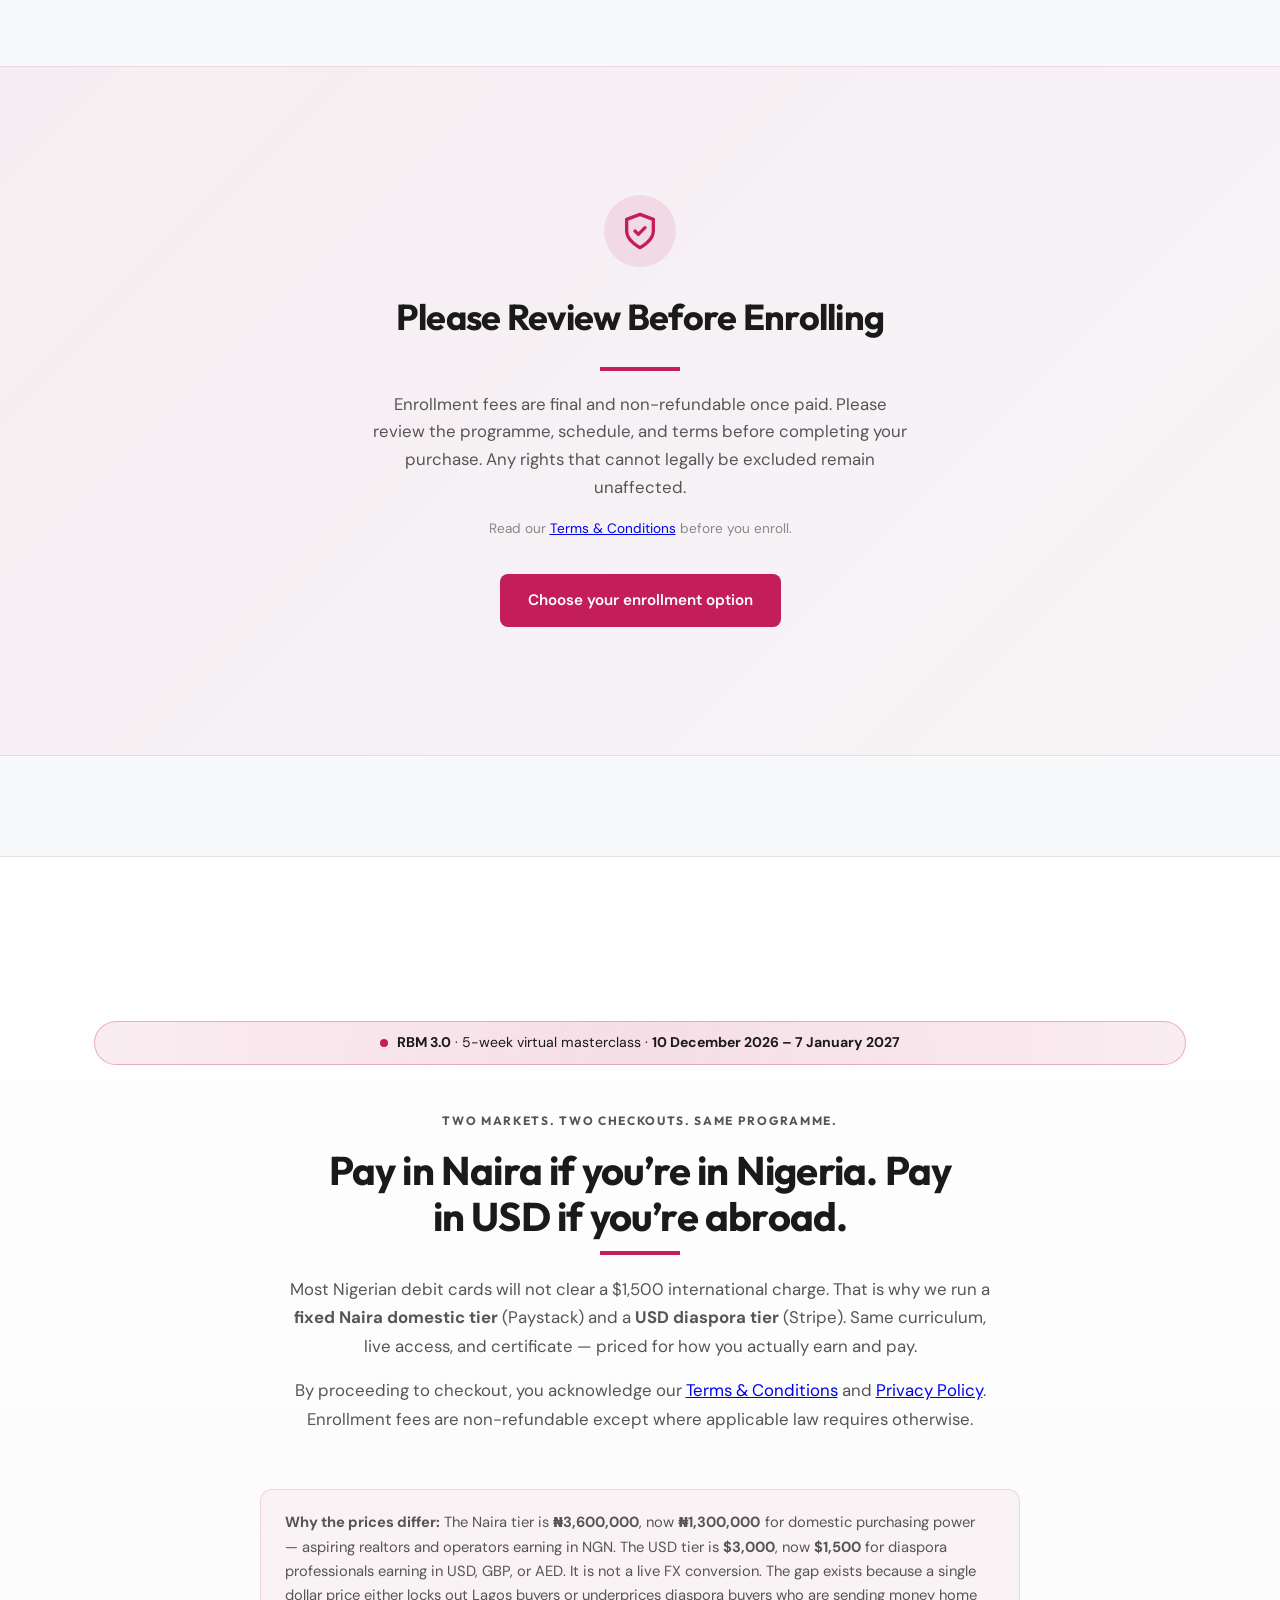
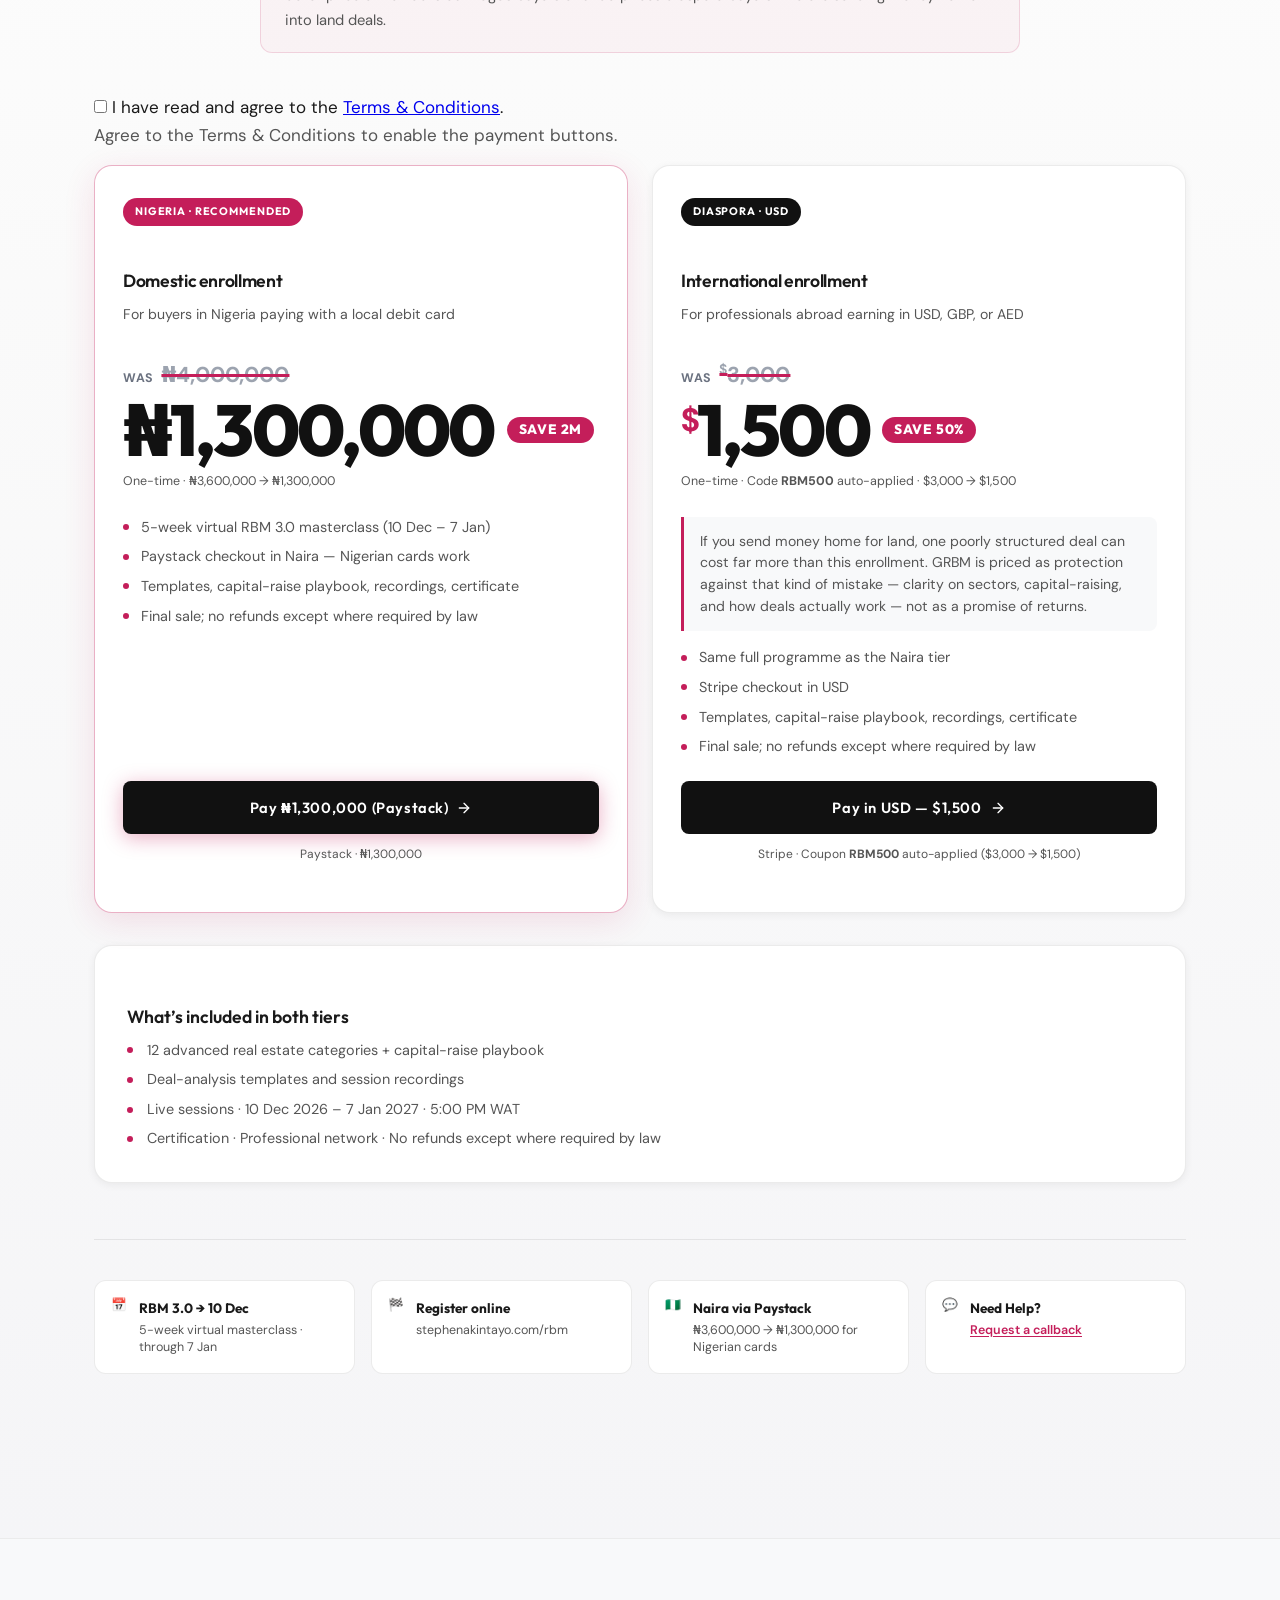
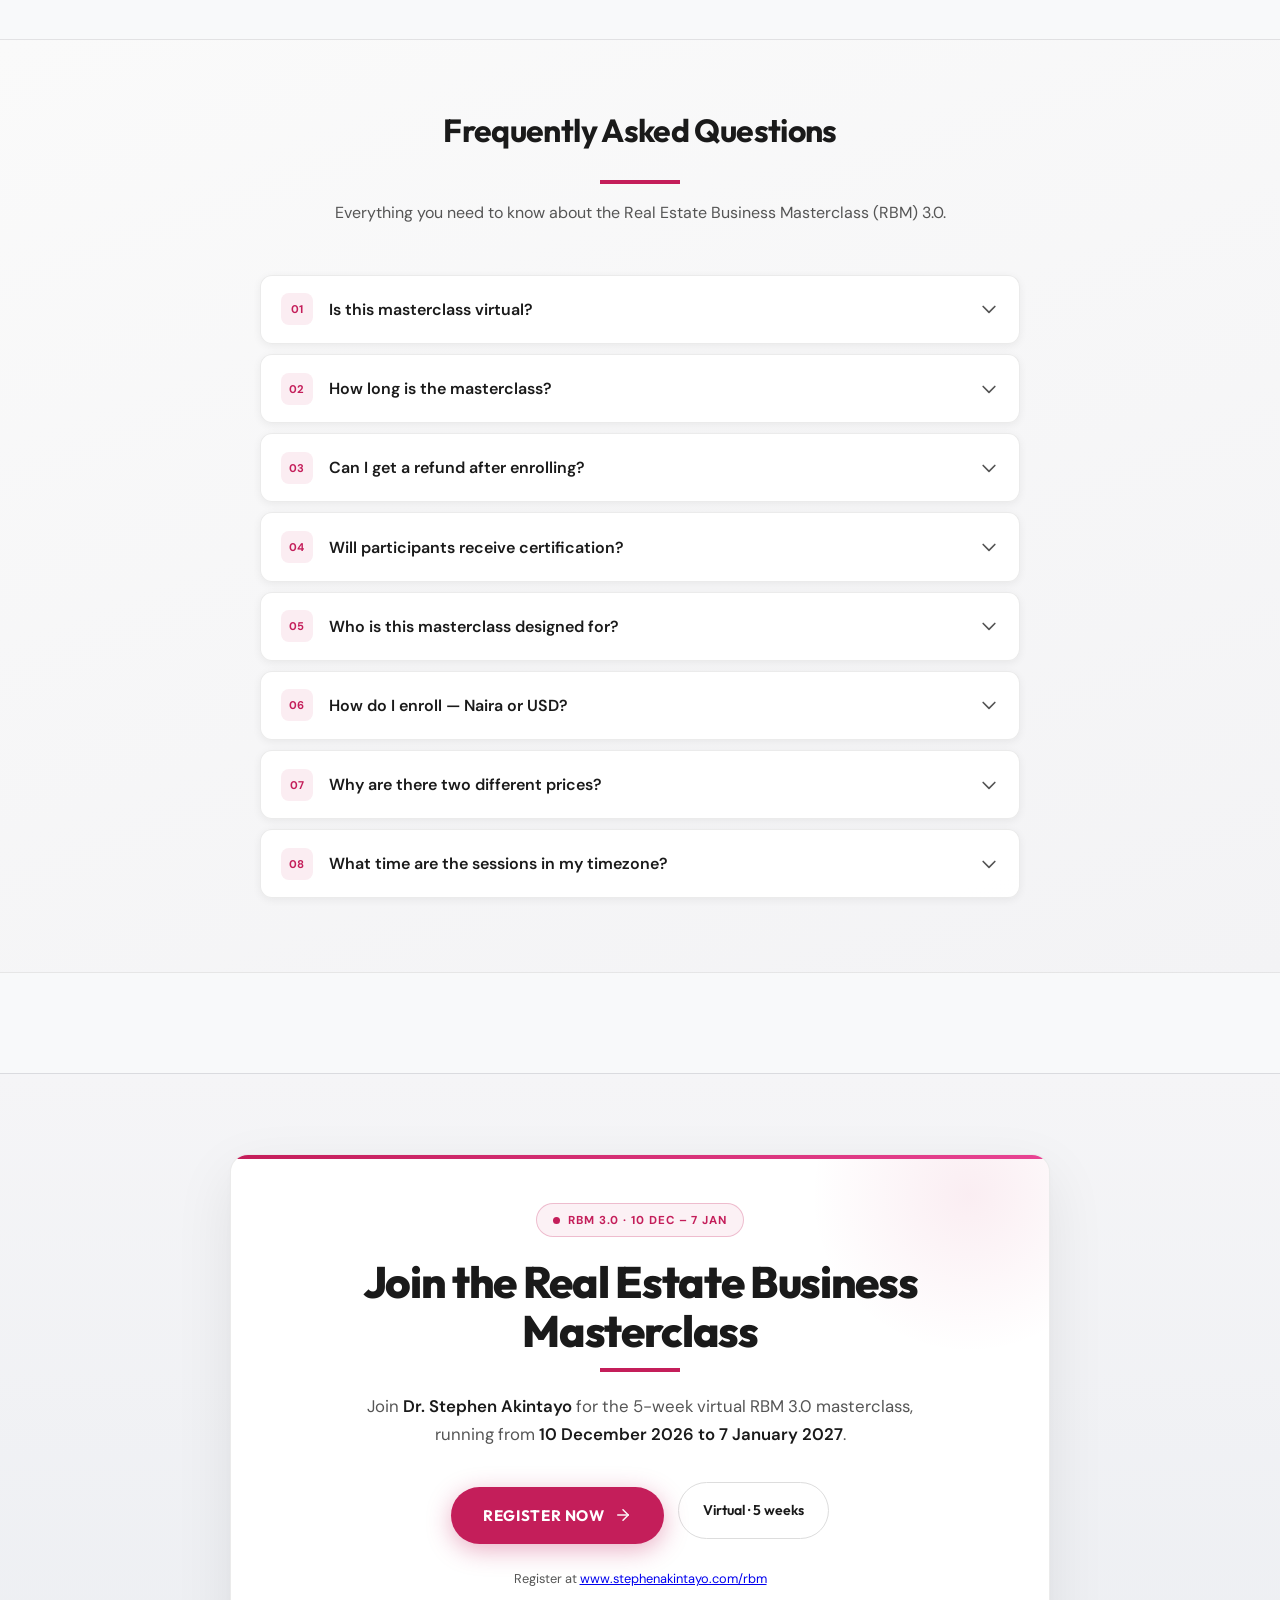
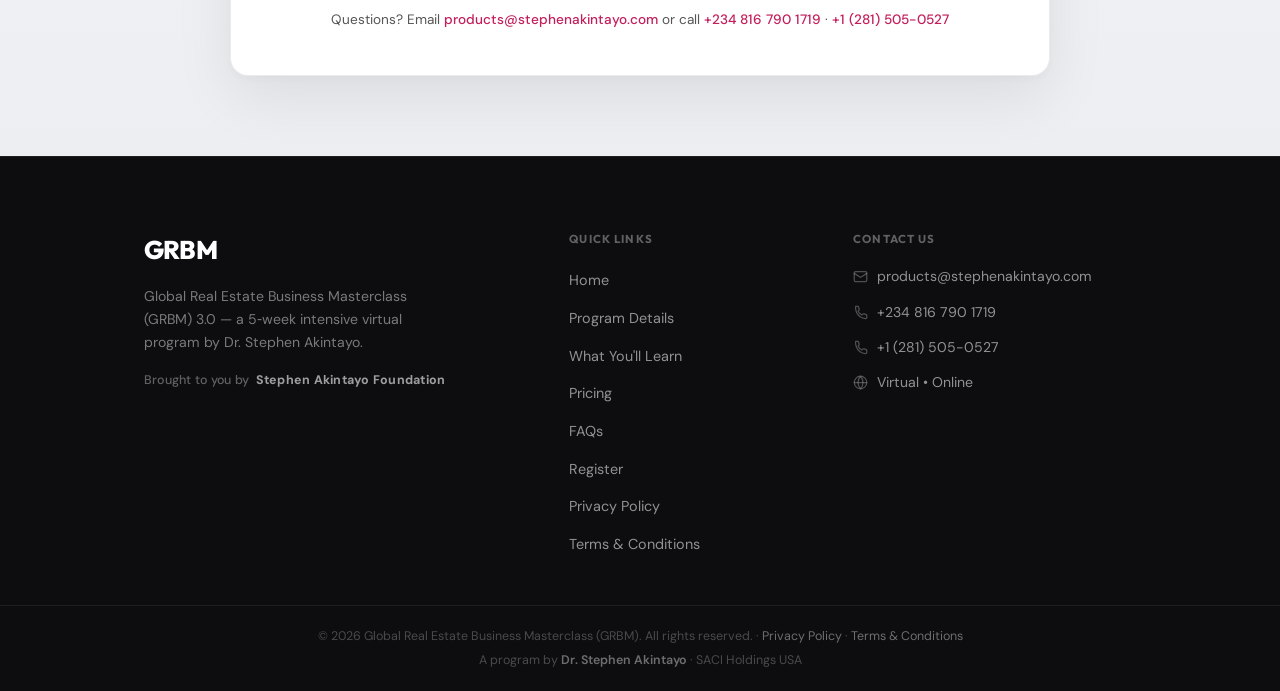
==== commit 6914fc3f: "refactor: Revise enrollment terms in index.html for clarity, emphasizing non-refundable fees and req" ====
--- a/index.html
+++ b/index.html
@@ -471,10 +471,10 @@
     <div class="guarantee-badge" aria-hidden="true">
       <svg xmlns="http://www.w3.org/2000/svg" width="40" height="40" viewBox="0 0 24 24" fill="none" stroke="currentColor" stroke-width="2" stroke-linecap="round" stroke-linejoin="round"><path d="M12 22s8-4 8-10V5l-8-3-8 3v7c0 6 8 10 8 10z"/><path d="m9 12 2 2 4-4"/></svg>
     </div>
-    <h2 class="guarantee-title">Week 1 Satisfaction Guarantee</h2>
+    <h2 class="guarantee-title">Please Review Before Enrolling</h2>
     <div class="hero-accent-bar" aria-hidden="true"></div>
-    <p class="guarantee-copy">Attend the first live session. If GRBM isn’t the right fit, email us within 48 hours of Week 1 and we’ll refund your enrollment in full — no awkward questions.</p>
-    <p class="guarantee-trust">Protected enrollment · Full refund after Week 1 if unsatisfied · <!-- CLIENT: Confirm ops/legal can honor this before publishing. --> You’re deciding with eyes open.</p>
+    <p class="guarantee-copy">Enrollment fees are final and non-refundable once paid. Please review the programme, schedule, and terms before completing your purchase. Any rights that cannot legally be excluded remain unaffected.</p>
+    <p class="guarantee-trust">Read our <a href="terms.html">Terms &amp; Conditions</a> before you enroll.</p>
     <a class="btn" href="#pricing">Choose your enrollment option</a>
   </div>
 </section>
@@ -493,10 +493,17 @@
       <h2>Pay in Naira if you’re in Nigeria. Pay in USD if you’re abroad.</h2>
       <div class="hero-accent-bar" aria-hidden="true"></div>
       <p class="pricing-subheading">Most Nigerian debit cards will not clear a $1,500 international charge. That is why we run a <strong>fixed Naira domestic tier</strong> (Paystack) and a <strong>USD diaspora tier</strong> (Stripe). Same curriculum, live access, and certificate — priced for how you actually earn and pay.</p>
+      <p class="pricing-subheading">By proceeding to checkout, you acknowledge our <a href="terms.html">Terms &amp; Conditions</a> and <a href="privacy-policy.html">Privacy Policy</a>. Enrollment fees are non-refundable except where applicable law requires otherwise.</p>
     </div>
 
     <div class="tier-gap-note">
       <p><strong>Why the prices differ:</strong> The Naira tier is <strong>₦3,600,000</strong>, now <strong>₦1,300,000</strong> for domestic purchasing power — aspiring realtors and operators earning in NGN. The USD tier is <strong>$3,000</strong>, now <strong>$1,500</strong> for diaspora professionals earning in USD, GBP, or AED. It is not a live FX conversion. The gap exists because a single dollar price either locks out Lagos buyers or underprices diaspora buyers who are sending money home into land deals.</p>
+    </div>
+
+    <div class="checkout-consent" id="checkoutTerms">
+      <input type="checkbox" id="acceptTerms">
+      <label for="acceptTerms">I have read and agree to the <a href="terms.html" target="_blank" rel="noopener noreferrer">Terms &amp; Conditions</a>.</label>
+      <p class="checkout-consent-note" id="checkoutConsentNote">Agree to the Terms &amp; Conditions to enable the payment buttons.</p>
     </div>
 
     <div class="pricing-tiers" id="checkoutTiers">
@@ -520,9 +527,9 @@
           <li>5-week virtual RBM 3.0 masterclass (10 Dec – 7 Jan)</li>
           <li>Paystack checkout in Naira — Nigerian cards work</li>
           <li>Templates, capital-raise playbook, recordings, certificate</li>
-          <li>Week 1 satisfaction guarantee</li>
+          <li>Final sale; no refunds except where required by law</li>
         </ul>
-        <a href="https://paystack.shop/pay/tf4ym256c0" class="pricing-btn pricing-btn--accent" id="nairaEnrollBtn" target="_blank" rel="noopener noreferrer">
+        <a href="#checkoutTerms" data-checkout-url="https://paystack.shop/pay/tf4ym256c0" class="pricing-btn pricing-btn--accent checkout-pay-btn" id="nairaEnrollBtn" aria-disabled="true" tabindex="-1" target="_blank" rel="noopener noreferrer">
           Pay ₦1,300,000 (Paystack)
           <svg xmlns="http://www.w3.org/2000/svg" width="16" height="16" viewBox="0 0 24 24" fill="none" stroke="currentColor" stroke-width="2" stroke-linecap="round" stroke-linejoin="round" aria-hidden="true"><path d="M5 12h14"/><path d="m12 5 7 7-7 7"/></svg>
         </a>
@@ -549,9 +556,9 @@
           <li>Same full programme as the Naira tier</li>
           <li>Stripe checkout in USD</li>
           <li>Templates, capital-raise playbook, recordings, certificate</li>
-          <li>Week 1 satisfaction guarantee</li>
+          <li>Final sale; no refunds except where required by law</li>
         </ul>
-        <a href="https://buy.stripe.com/28E8wQ3cEgibgNgbZqew80W?prefilled_promo_code=RBM500" class="pricing-btn pricing-btn--usd" id="primaryEnrollBtn" data-usd-checkout target="_blank" rel="noopener noreferrer">
+        <a href="#checkoutTerms" data-checkout-url="https://buy.stripe.com/28E8wQ3cEgibgNgbZqew80W?prefilled_promo_code=RBM500" class="pricing-btn pricing-btn--usd checkout-pay-btn" id="primaryEnrollBtn" aria-disabled="true" tabindex="-1" target="_blank" rel="noopener noreferrer">
           Pay in USD — $1,500
           <svg xmlns="http://www.w3.org/2000/svg" width="16" height="16" viewBox="0 0 24 24" fill="none" stroke="currentColor" stroke-width="2" stroke-linecap="round" stroke-linejoin="round" aria-hidden="true"><path d="M5 12h14"/><path d="m12 5 7 7-7 7"/></svg>
         </a>
@@ -564,7 +571,7 @@
       <div class="payment-fallback-inner">
         <h3 class="payment-fallback-title">Card declined or won’t clear $1,500?</h3>
         <p class="payment-fallback-copy">Most Nigerian debit cards cannot process an international USD charge. You do not need to leave this page — switch to the ₦2,300,000 Naira checkout below.</p>
-        <a href="https://paystack.shop/pay/tf4ym256c0" class="pricing-btn pricing-btn--accent" id="fallbackNairaBtn" target="_blank" rel="noopener noreferrer">
+        <a href="#checkoutTerms" data-checkout-url="https://paystack.shop/pay/tf4ym256c0" class="pricing-btn pricing-btn--accent checkout-pay-btn" id="fallbackNairaBtn" aria-disabled="true" tabindex="-1" target="_blank" rel="noopener noreferrer">
           Continue with ₦2,300,000 (Paystack)
         </a>
         <button type="button" class="text-link-btn payment-fallback-dismiss" id="paymentFallbackDismiss">Keep trying USD</button>
@@ -577,7 +584,7 @@
         <li>12 advanced real estate categories + capital-raise playbook</li>
         <li>Deal-analysis templates and session recordings</li>
         <li>Live sessions · 10 Dec 2026 – 7 Jan 2027 · 5:00 PM WAT</li>
-        <li>Certification · Professional network · Week 1 satisfaction guarantee</li>
+        <li>Certification · Professional network · No refunds except where required by law</li>
       </ul>
     </div>
 
@@ -644,9 +651,9 @@
       <div class="faq-item">
         <button type="button" class="faq-question" aria-expanded="false">
           <span class="faq-num">03</span>
-          <span class="faq-question-text">What is the Week 1 satisfaction guarantee?</span>
+          <span class="faq-question-text">Can I get a refund after enrolling?</span>
         </button>
-        <div class="faq-answer"><p>Attend the first live session. If RBM isn’t the right fit, email <a href="mailto:products@stephenakintayo.com">products@stephenakintayo.com</a> within 48 hours of Week 1 and we’ll refund your enrollment in full. <!-- CLIENT: Confirm refund ops process before launch. --></p></div>
+        <div class="faq-answer"><p>Enrollment fees are final and non-refundable once paid, including if you change your mind or miss sessions. Any refund or cancellation rights that cannot legally be excluded in your jurisdiction still apply. See our <a href="terms.html">Terms &amp; Conditions</a>.</p></div>
       </div>
 
       <div class="faq-item">
@@ -670,7 +677,7 @@
           <span class="faq-num">06</span>
           <span class="faq-question-text">How do I enroll — Naira or USD?</span>
         </button>
-        <div class="faq-answer"><p><strong>In Nigeria:</strong> pay <strong>₦2,300,000</strong> (from ₦4,000,000) via <a href="https://paystack.shop/pay/tf4ym256c0" target="_blank" rel="noopener noreferrer">Paystack</a> — Nigerian debit cards work. <strong>Abroad:</strong> use Stripe for <strong>$1,500 USD</strong> (from $3,000). Same programme either way. If a USD card declines, stay on this page and switch to the Naira option.</p></div>
+        <div class="faq-answer"><p><strong>In Nigeria:</strong> pay <strong>₦1,300,000</strong> via Paystack — Nigerian debit cards work. <strong>Abroad:</strong> use Stripe for <strong>$1,500 USD</strong>. Same programme either way. Choose a ticket on the <a href="#pricing">pricing page</a> and agree to the Terms &amp; Conditions to continue to payment.</p></div>
       </div>
 
       <div class="faq-item">
@@ -744,6 +751,7 @@
         <li><a href="#faq">FAQs</a></li>
         <li><a href="#pricing">Register</a></li>
         <li><a href="privacy-policy.html">Privacy Policy</a></li>
+        <li><a href="terms.html">Terms &amp; Conditions</a></li>
       </ul>
     </div>
 
@@ -773,7 +781,7 @@
   </div>
 
   <div class="footer-bottom">
-    <p>&copy; 2026 Global Real Estate Business Masterclass (GRBM). All rights reserved. · <a href="privacy-policy.html">Privacy Policy</a></p>
+    <p>&copy; 2026 Global Real Estate Business Masterclass (GRBM). All rights reserved. · <a href="privacy-policy.html">Privacy Policy</a> · <a href="terms.html">Terms &amp; Conditions</a></p>
     <p>A program by <strong>Dr. Stephen Akintayo</strong> · SACI Holdings USA</p>
   </div>
 </footer>
@@ -791,7 +799,7 @@
         <svg xmlns="http://www.w3.org/2000/svg" width="28" height="28" viewBox="0 0 24 24" fill="none" stroke="currentColor" stroke-width="2" stroke-linecap="round" stroke-linejoin="round"><path d="M22 16.92v3a2 2 0 0 1-2.18 2 19.79 19.79 0 0 1-8.63-3.07 19.5 19.5 0 0 1-6-6 19.79 19.79 0 0 1-3.07-8.67A2 2 0 0 1 4.11 2h3a2 2 0 0 1 2 1.72 12.84 12.84 0 0 0 .7 2.81 2 2 0 0 1-.45 2.11L8.09 9.91a16 16 0 0 0 6 6l1.27-1.27a2 2 0 0 1 2.11-.45 12.84 12.84 0 0 0 2.81.7A2 2 0 0 1 22 16.92z"/></path></svg>
       </div>
       <h2 class="modal-title" id="modalTitle">Questions Before You Enroll?</h2>
-      <p class="modal-subtitle">Leave your details and we’ll call you back. Ready to join now? <a href="https://buy.stripe.com/28E8wQ3cEgibgNgbZqew80W?prefilled_promo_code=RBM500" target="_blank" rel="noopener noreferrer">Pay in USD ($1,500 from $3,000)</a> or <a href="https://paystack.shop/pay/tf4ym256c0" target="_blank" rel="noopener noreferrer">Pay ₦2,300,000 (from ₦4,000,000)</a>.</p>
+      <p class="modal-subtitle">Leave your details and we’ll call you back. Ready to join now? Review the ticket options and agree to the <a href="terms.html">Terms &amp; Conditions</a> on the <a href="#pricing">pricing page</a> to continue to payment.</p>
 
       <form class="register-form" id="registerForm" action="https://formspree.io/f/xlgpoevp" method="POST" novalidate>
         <div class="form-row">
@@ -839,7 +847,7 @@
           <span class="submit-spinner" aria-hidden="true"></span>
         </button>
 
-        <p class="form-note">By submitting, you agree to be contacted about GRBM and to our <a href="privacy-policy.html">Privacy Policy</a>.</p>
+        <p class="form-note">By submitting, you agree to be contacted about GRBM and acknowledge our <a href="privacy-policy.html">Privacy Policy</a> and <a href="terms.html">Terms &amp; Conditions</a>.</p>
       </form>
     </div>
 
@@ -851,8 +859,7 @@
       <h2 class="modal-title">Got It — We’ll Be in Touch</h2>
       <p class="modal-subtitle">Thanks. Our team will reach out shortly. If you’re ready now, you can still enroll instantly.</p>
       <div class="modal-enroll-actions" style="margin-top:1.5rem;display:flex;flex-direction:column;gap:0.65rem;width:100%;max-width:320px">
-        <a class="btn cta-btn" href="https://paystack.shop/pay/tf4ym256c0" target="_blank" rel="noopener noreferrer">Pay ₦2,300,000 (Paystack)</a>
-        <a class="cta-btn-naira" href="https://buy.stripe.com/28E8wQ3cEgibgNgbZqew80W?prefilled_promo_code=RBM500" data-usd-checkout target="_blank" rel="noopener noreferrer">Pay in USD — $1,500</a>
+        <a class="btn cta-btn" href="#pricing">View ticket options and agree to the terms</a>
         <button class="cta-btn-secondary" id="modalSuccessClose">Close</button>
       </div>
     </div>
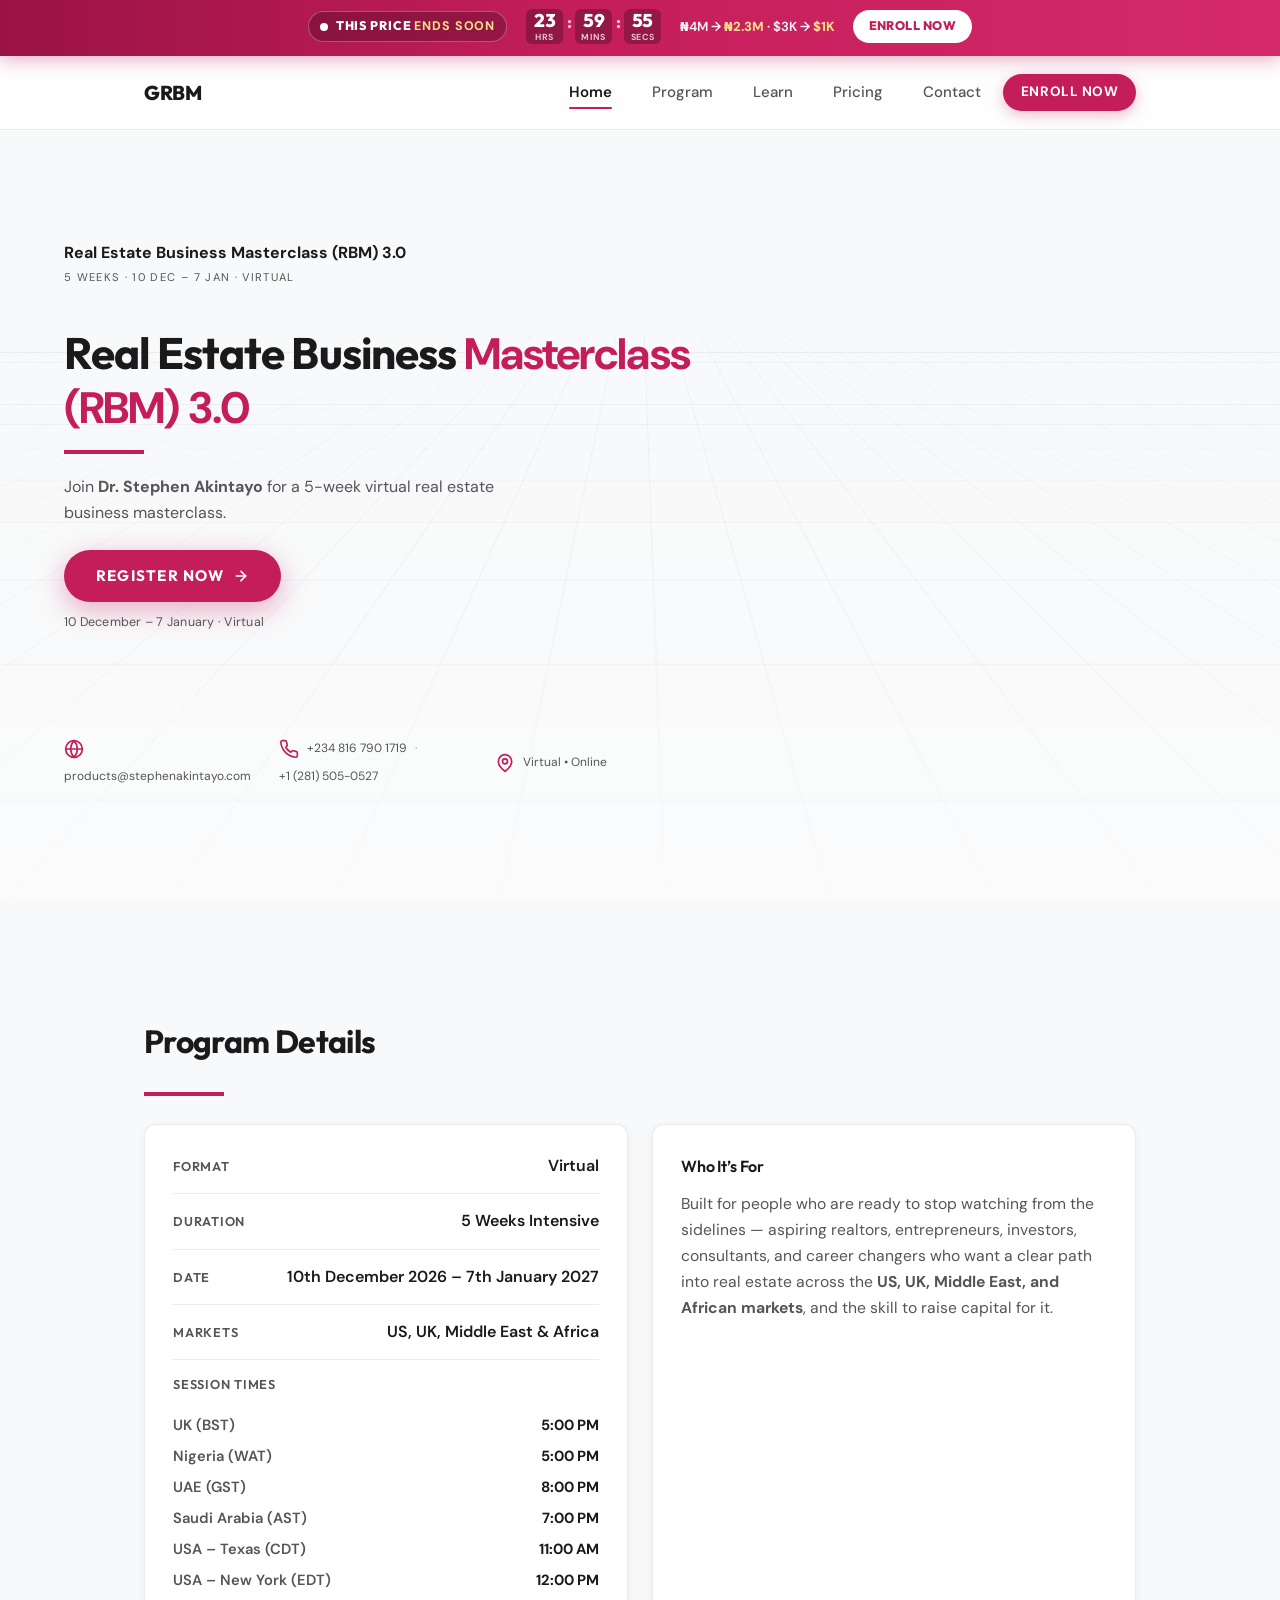
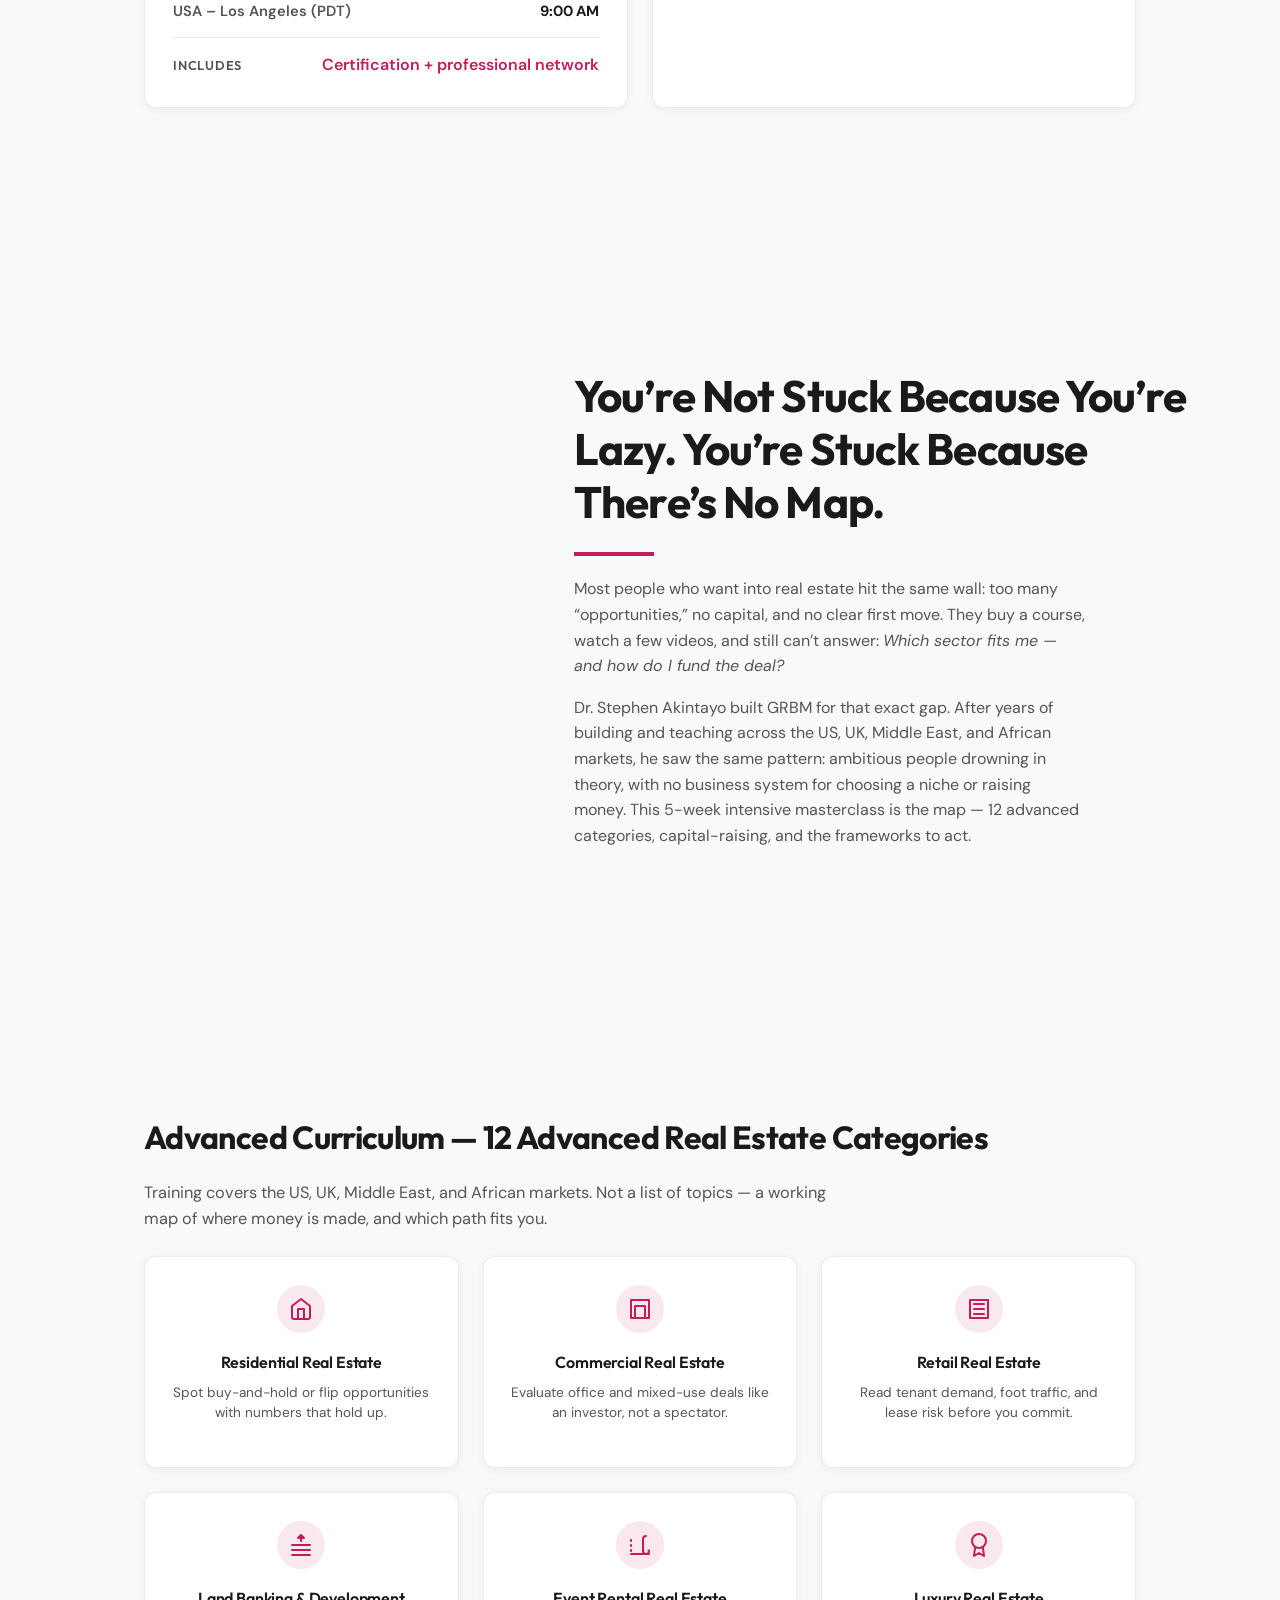
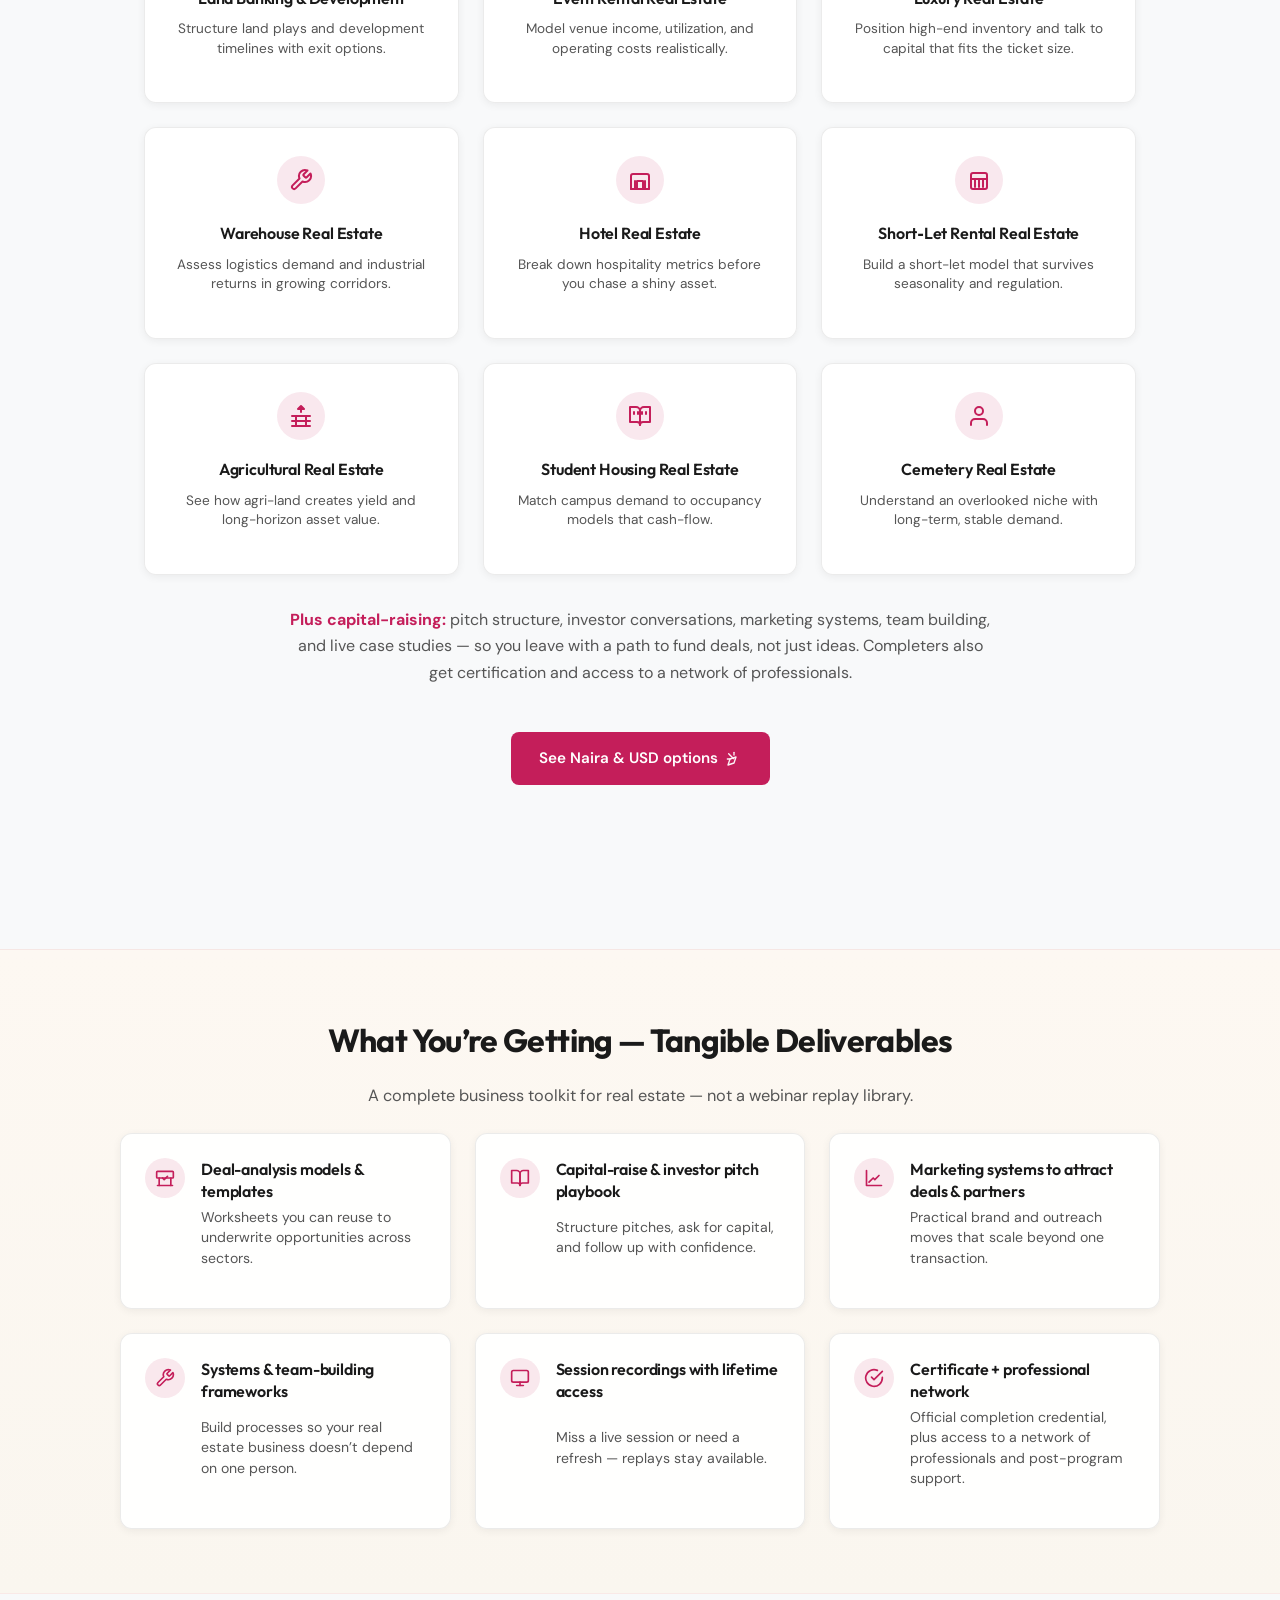
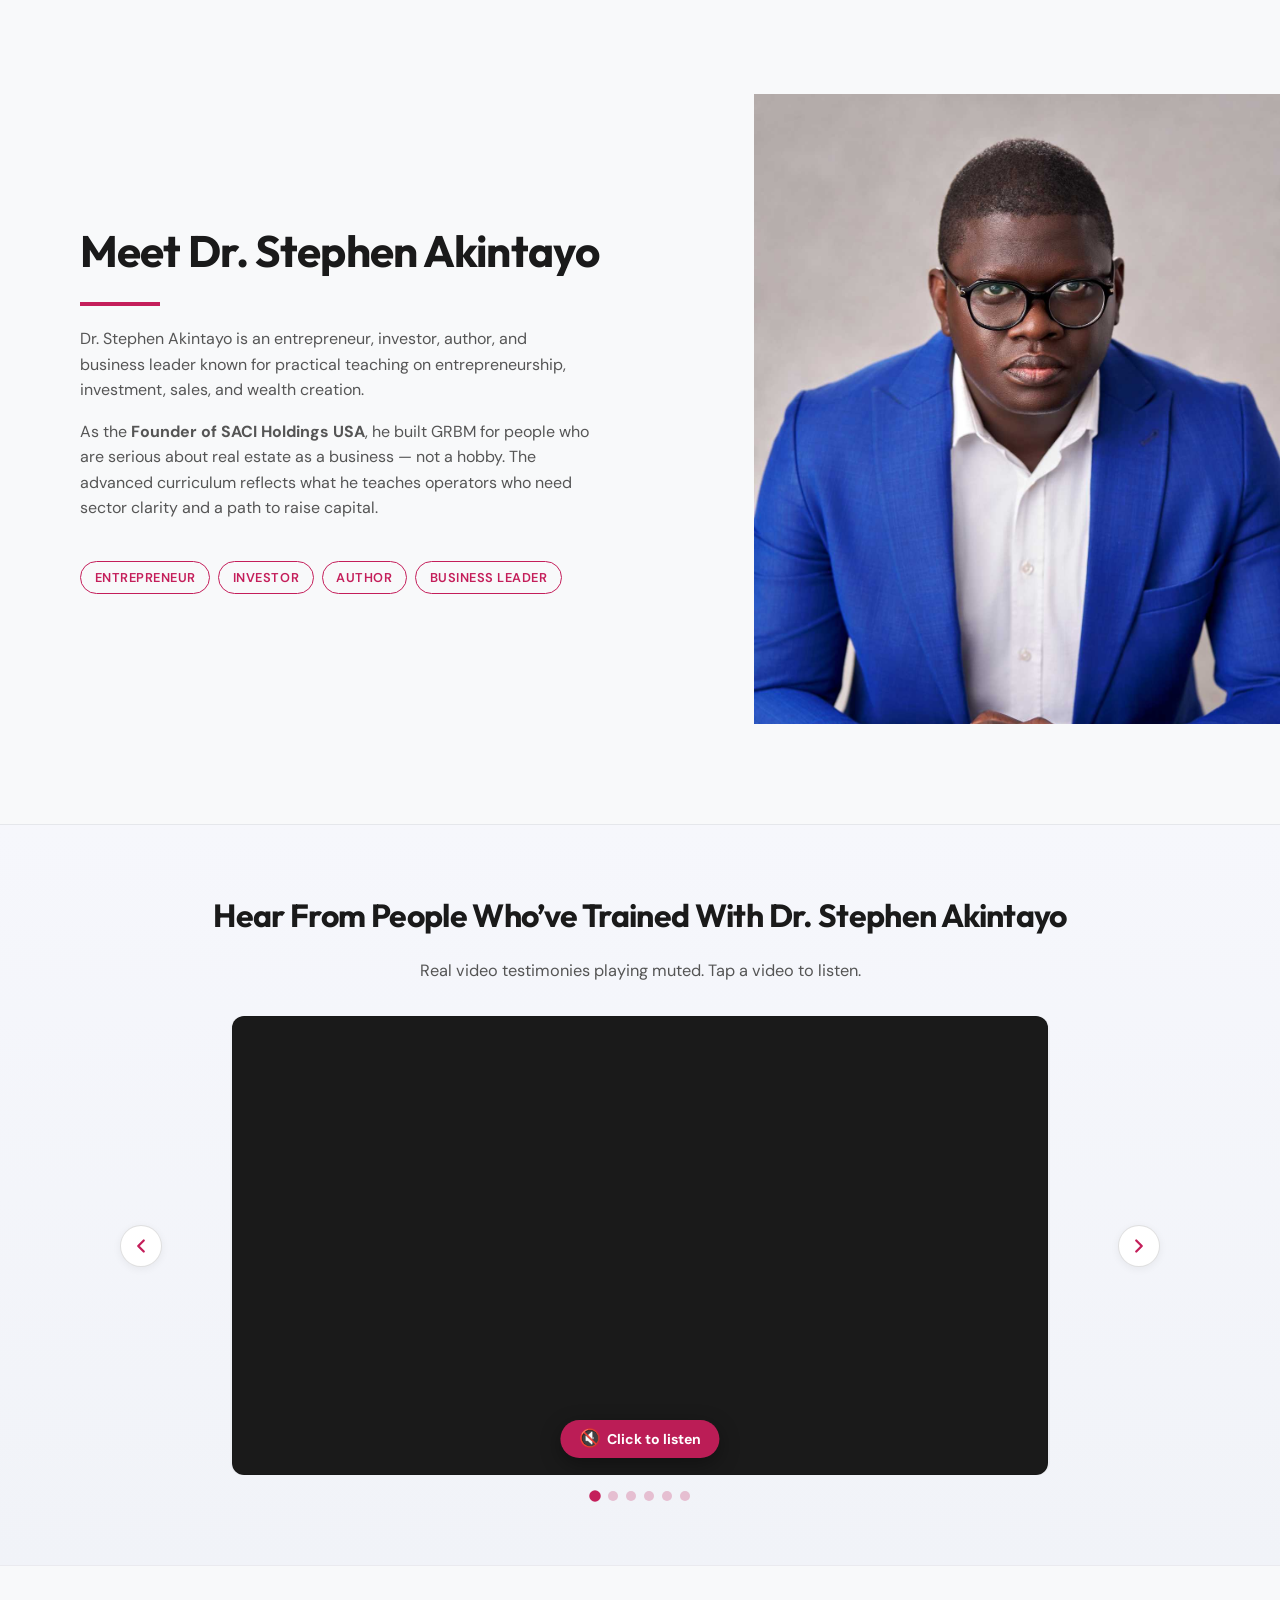
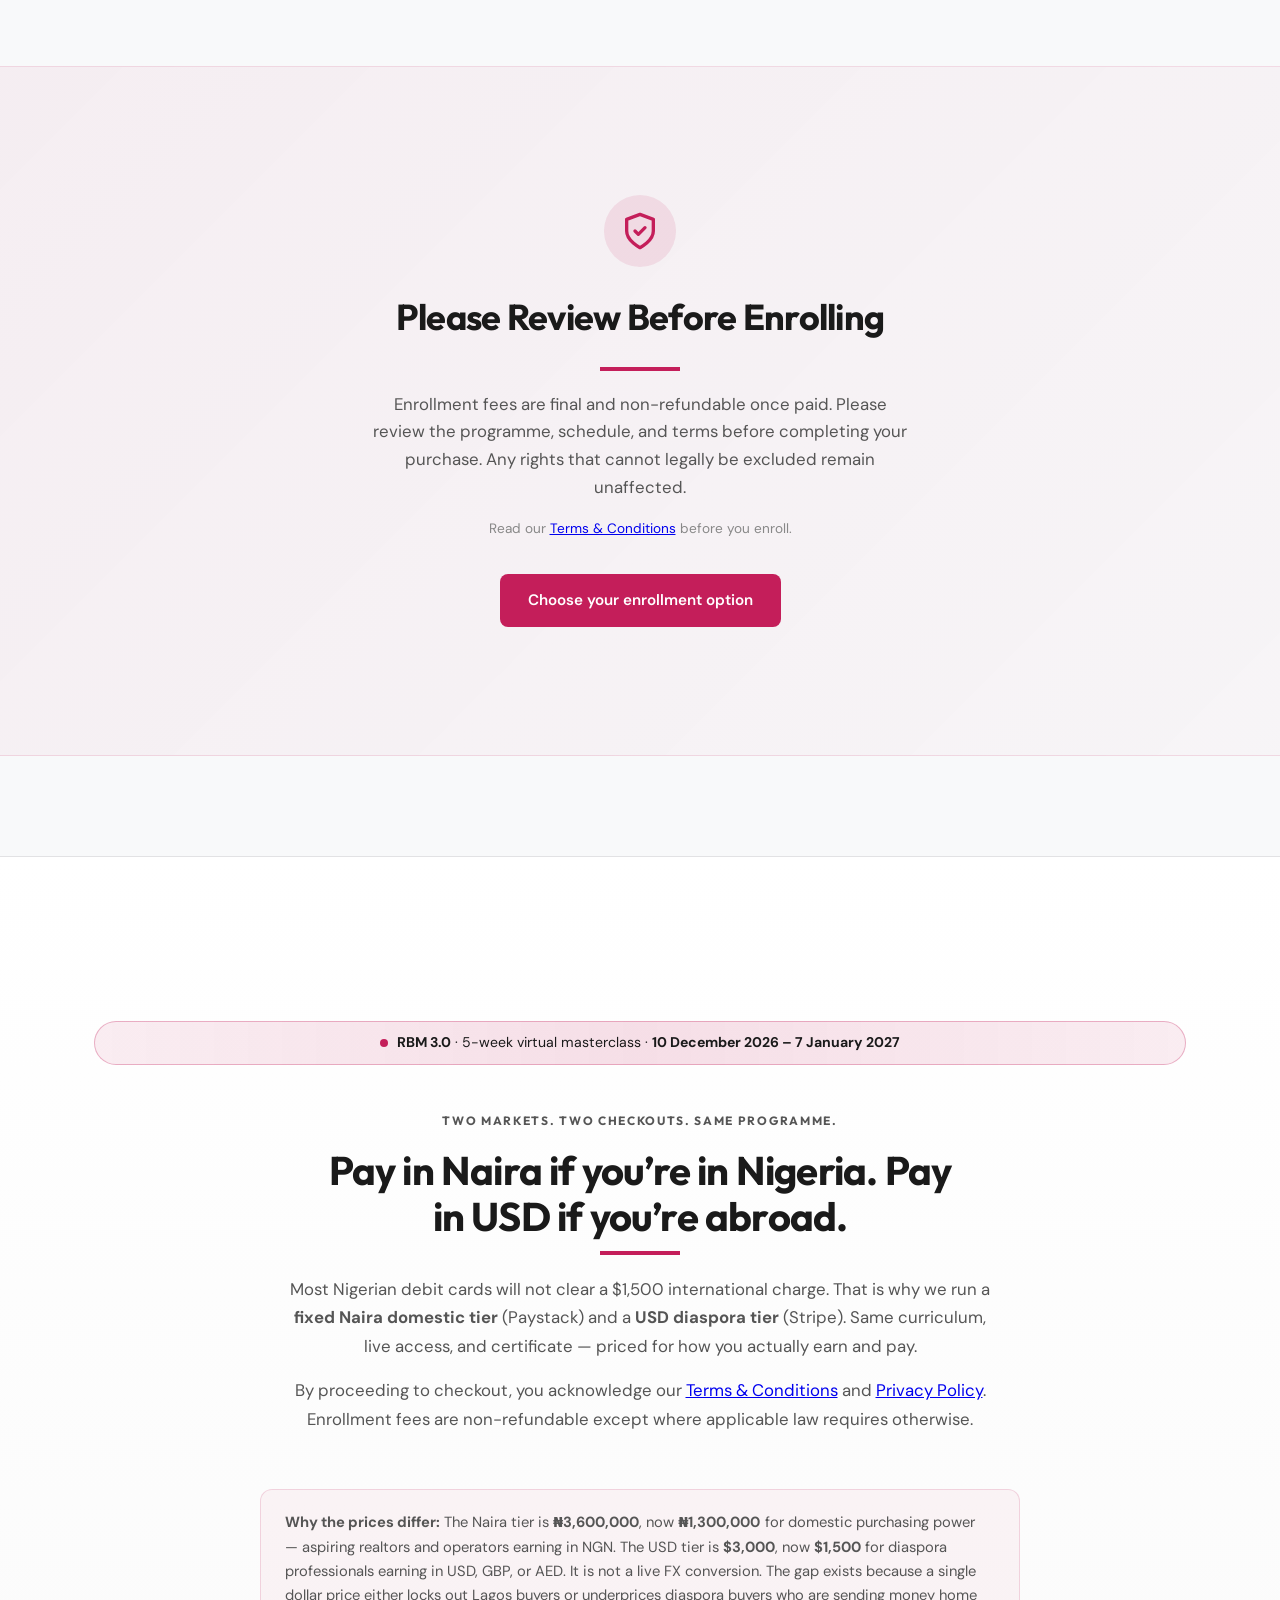
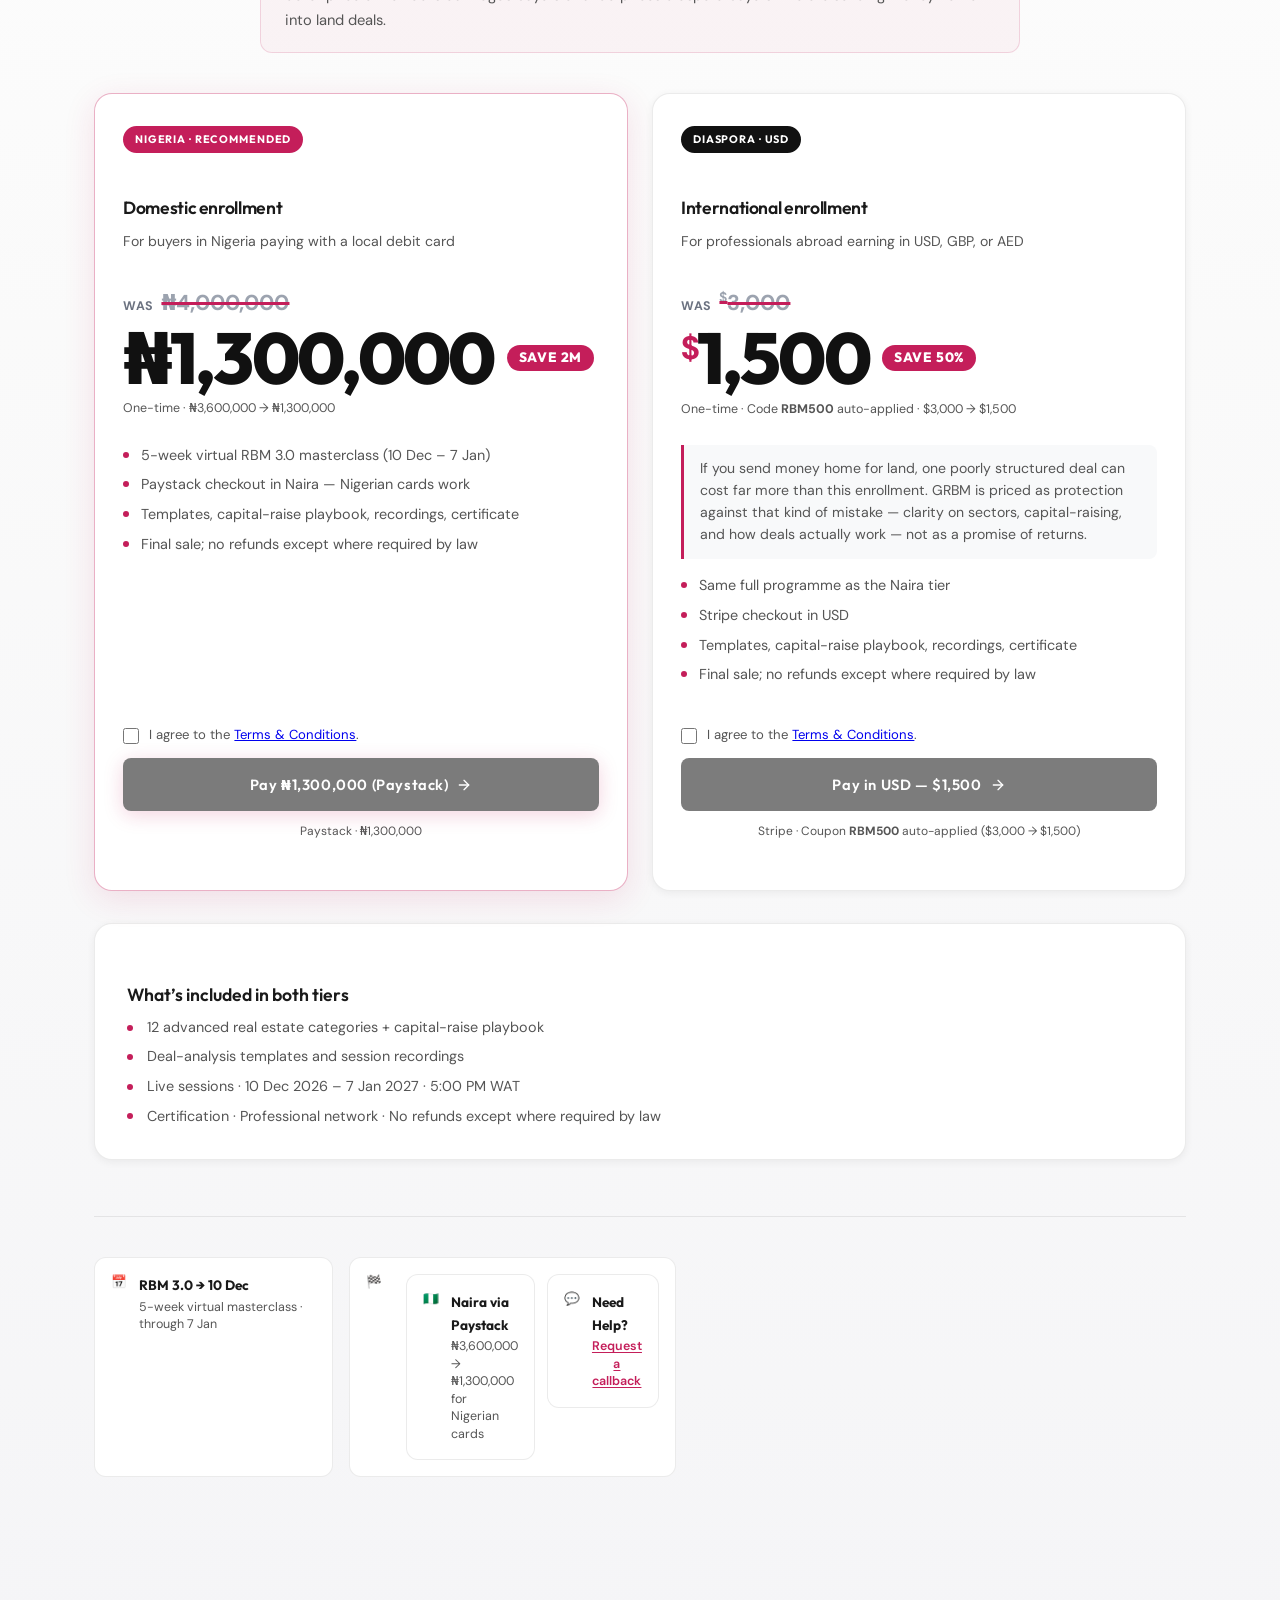
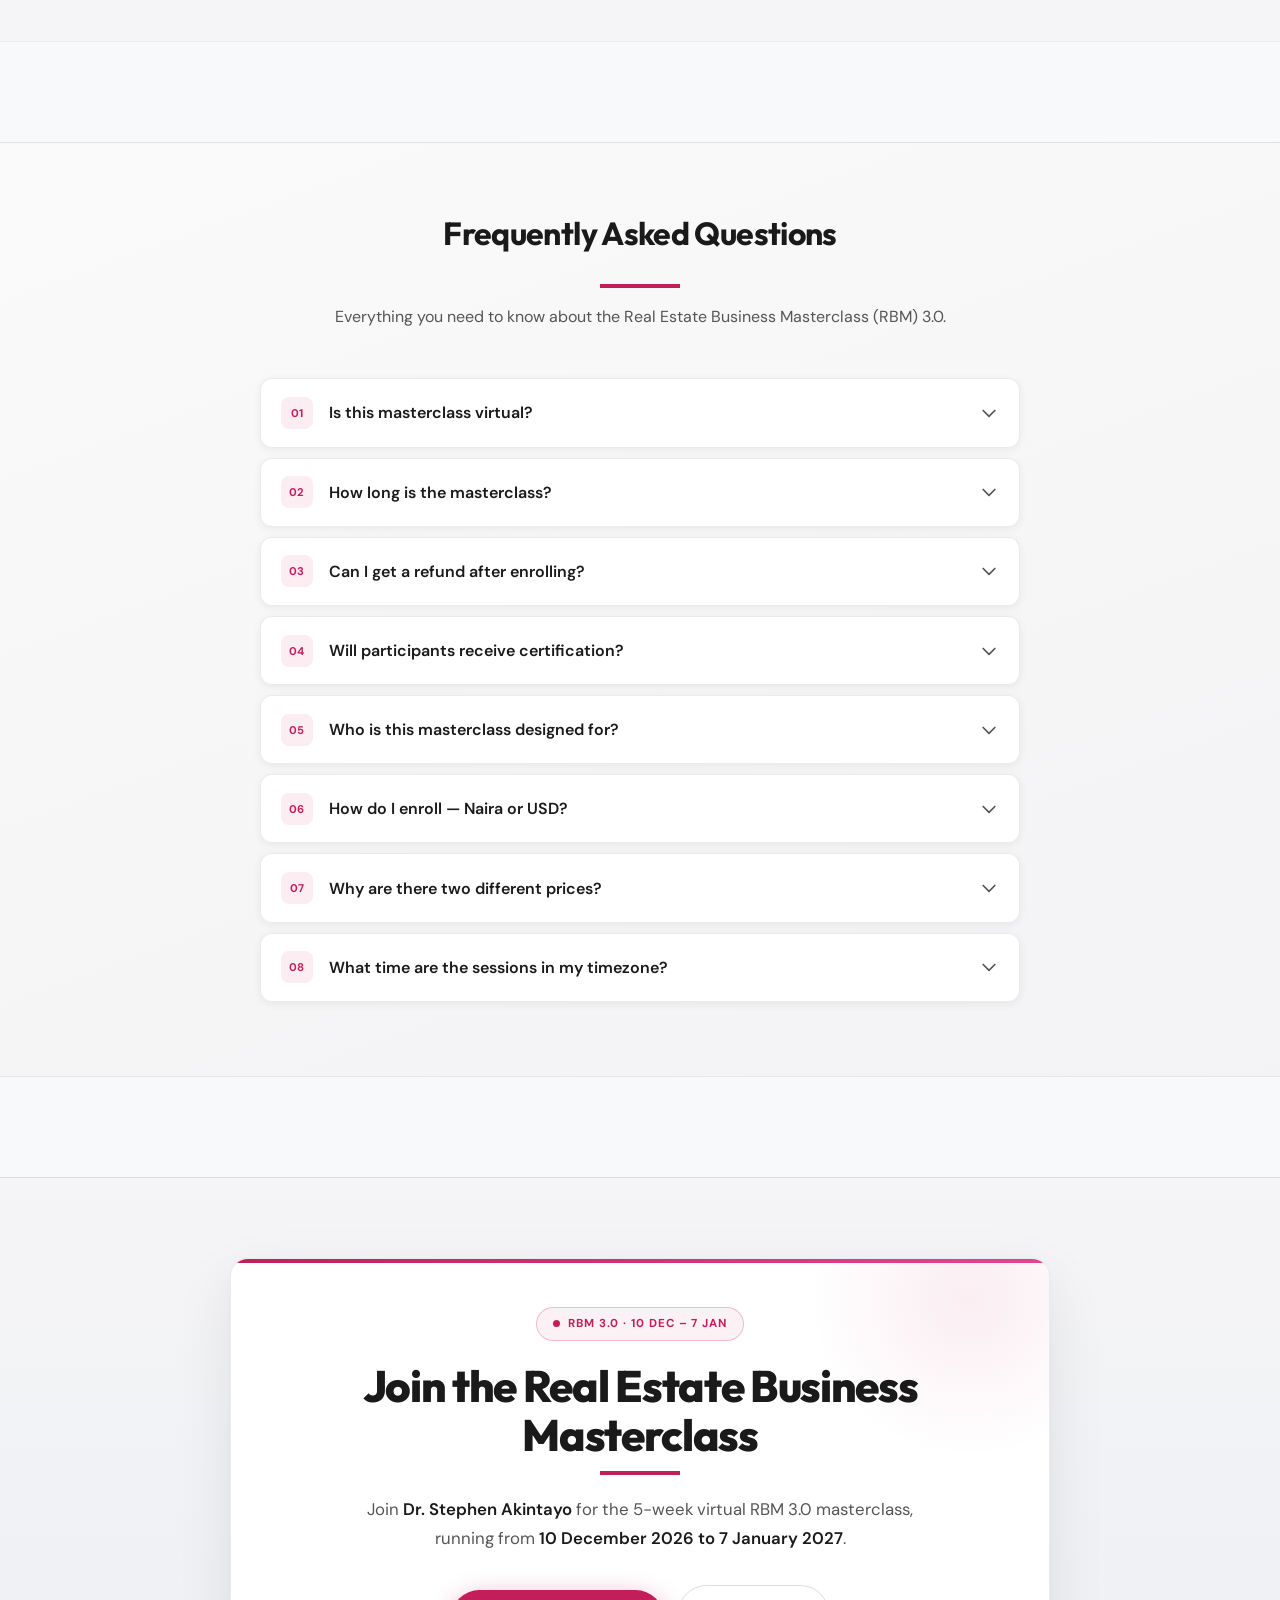
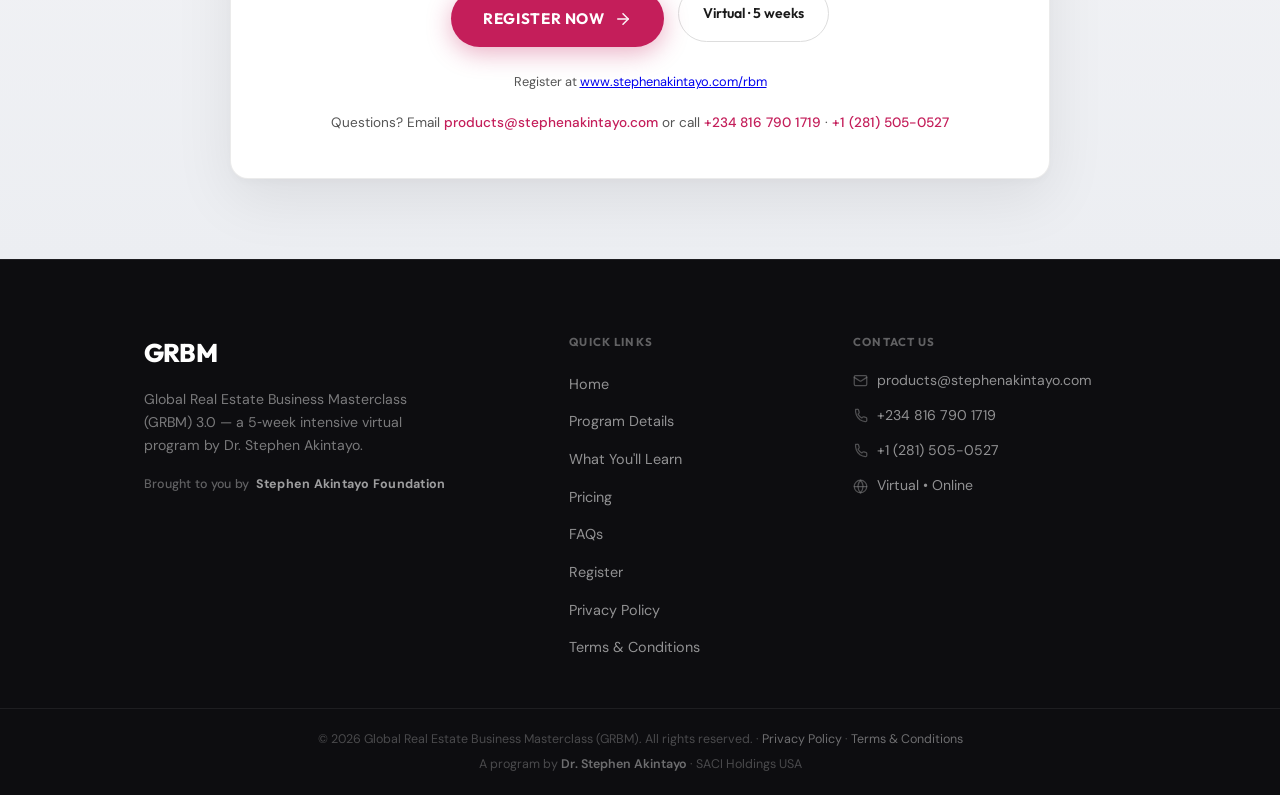
==== commit 54b454f1: "feat: Implement consent checkboxes for payment options in index.html and enhance JavaScript function" ====
--- a/index.html
+++ b/index.html
@@ -500,12 +500,6 @@
       <p><strong>Why the prices differ:</strong> The Naira tier is <strong>₦3,600,000</strong>, now <strong>₦1,300,000</strong> for domestic purchasing power — aspiring realtors and operators earning in NGN. The USD tier is <strong>$3,000</strong>, now <strong>$1,500</strong> for diaspora professionals earning in USD, GBP, or AED. It is not a live FX conversion. The gap exists because a single dollar price either locks out Lagos buyers or underprices diaspora buyers who are sending money home into land deals.</p>
     </div>
 
-    <div class="checkout-consent" id="checkoutTerms">
-      <input type="checkbox" id="acceptTerms">
-      <label for="acceptTerms">I have read and agree to the <a href="terms.html" target="_blank" rel="noopener noreferrer">Terms &amp; Conditions</a>.</label>
-      <p class="checkout-consent-note" id="checkoutConsentNote">Agree to the Terms &amp; Conditions to enable the payment buttons.</p>
-    </div>
-
     <div class="pricing-tiers" id="checkoutTiers">
 
       <article class="tier-card tier-card--primary" id="tier-ngn">
@@ -529,7 +523,11 @@
           <li>Templates, capital-raise playbook, recordings, certificate</li>
           <li>Final sale; no refunds except where required by law</li>
         </ul>
-        <a href="#checkoutTerms" data-checkout-url="https://paystack.shop/pay/tf4ym256c0" class="pricing-btn pricing-btn--accent checkout-pay-btn" id="nairaEnrollBtn" aria-disabled="true" tabindex="-1" target="_blank" rel="noopener noreferrer">
+        <div class="checkout-consent">
+          <input type="checkbox" id="acceptNairaTerms">
+          <label for="acceptNairaTerms">I agree to the <a href="terms.html" target="_blank" rel="noopener noreferrer">Terms &amp; Conditions</a>.</label>
+        </div>
+        <a href="#acceptNairaTerms" data-checkout-url="https://paystack.shop/pay/tf4ym256c0" data-consent-checkbox="acceptNairaTerms" class="pricing-btn pricing-btn--accent checkout-pay-btn" id="nairaEnrollBtn" aria-disabled="true" tabindex="-1" target="_blank" rel="noopener noreferrer">
           Pay ₦1,300,000 (Paystack)
           <svg xmlns="http://www.w3.org/2000/svg" width="16" height="16" viewBox="0 0 24 24" fill="none" stroke="currentColor" stroke-width="2" stroke-linecap="round" stroke-linejoin="round" aria-hidden="true"><path d="M5 12h14"/><path d="m12 5 7 7-7 7"/></svg>
         </a>
@@ -558,7 +556,11 @@
           <li>Templates, capital-raise playbook, recordings, certificate</li>
           <li>Final sale; no refunds except where required by law</li>
         </ul>
-        <a href="#checkoutTerms" data-checkout-url="https://buy.stripe.com/28E8wQ3cEgibgNgbZqew80W?prefilled_promo_code=RBM500" class="pricing-btn pricing-btn--usd checkout-pay-btn" id="primaryEnrollBtn" aria-disabled="true" tabindex="-1" target="_blank" rel="noopener noreferrer">
+        <div class="checkout-consent">
+          <input type="checkbox" id="acceptUsdTerms">
+          <label for="acceptUsdTerms">I agree to the <a href="terms.html" target="_blank" rel="noopener noreferrer">Terms &amp; Conditions</a>.</label>
+        </div>
+        <a href="#acceptUsdTerms" data-checkout-url="https://buy.stripe.com/28E8wQ3cEgibgNgbZqew80W?prefilled_promo_code=RBM500" data-consent-checkbox="acceptUsdTerms" class="pricing-btn pricing-btn--usd checkout-pay-btn" id="primaryEnrollBtn" aria-disabled="true" tabindex="-1" target="_blank" rel="noopener noreferrer">
           Pay in USD — $1,500
           <svg xmlns="http://www.w3.org/2000/svg" width="16" height="16" viewBox="0 0 24 24" fill="none" stroke="currentColor" stroke-width="2" stroke-linecap="round" stroke-linejoin="round" aria-hidden="true"><path d="M5 12h14"/><path d="m12 5 7 7-7 7"/></svg>
         </a>
@@ -571,7 +573,7 @@
       <div class="payment-fallback-inner">
         <h3 class="payment-fallback-title">Card declined or won’t clear $1,500?</h3>
         <p class="payment-fallback-copy">Most Nigerian debit cards cannot process an international USD charge. You do not need to leave this page — switch to the ₦2,300,000 Naira checkout below.</p>
-        <a href="#checkoutTerms" data-checkout-url="https://paystack.shop/pay/tf4ym256c0" class="pricing-btn pricing-btn--accent checkout-pay-btn" id="fallbackNairaBtn" aria-disabled="true" tabindex="-1" target="_blank" rel="noopener noreferrer">
+        <a href="#acceptNairaTerms" data-checkout-url="https://paystack.shop/pay/tf4ym256c0" data-consent-checkbox="acceptNairaTerms" class="pricing-btn pricing-btn--accent checkout-pay-btn" id="fallbackNairaBtn" aria-disabled="true" tabindex="-1" target="_blank" rel="noopener noreferrer">
           Continue with ₦2,300,000 (Paystack)
         </a>
         <button type="button" class="text-link-btn payment-fallback-dismiss" id="paymentFallbackDismiss">Keep trying USD</button>
@@ -599,9 +601,6 @@
       <div class="pricing-trust-item">
         <span class="pricing-trust-icon" aria-hidden="true">🏁</span>
         <div>
-        <strong>Register online</strong>
-          <span>stephenakintayo.com/rbm</span>
-        </div>
       </div>
       <div class="pricing-trust-item">
         <span class="pricing-trust-icon" aria-hidden="true">🇳🇬</span>
--- a/style.css
+++ b/style.css
@@ -1825,6 +1825,29 @@
   width: 100%;
 }
 
+.tier-card .checkout-consent {
+  display: flex;
+  align-items: flex-start;
+  gap: 0.65rem;
+  margin: 1rem 0 0.85rem;
+  color: #555;
+  font-size: 0.82rem;
+  line-height: 1.5;
+}
+
+.tier-card .checkout-consent input {
+  flex: 0 0 auto;
+  width: 1rem;
+  height: 1rem;
+  margin: 0.15rem 0 0;
+  accent-color: var(--color-accent);
+}
+
+.tier-card .checkout-pay-btn[aria-disabled="true"] {
+  opacity: 0.55;
+  cursor: not-allowed;
+}
+
 .pricing-btn--usd {
   background: #111;
   color: #fff;
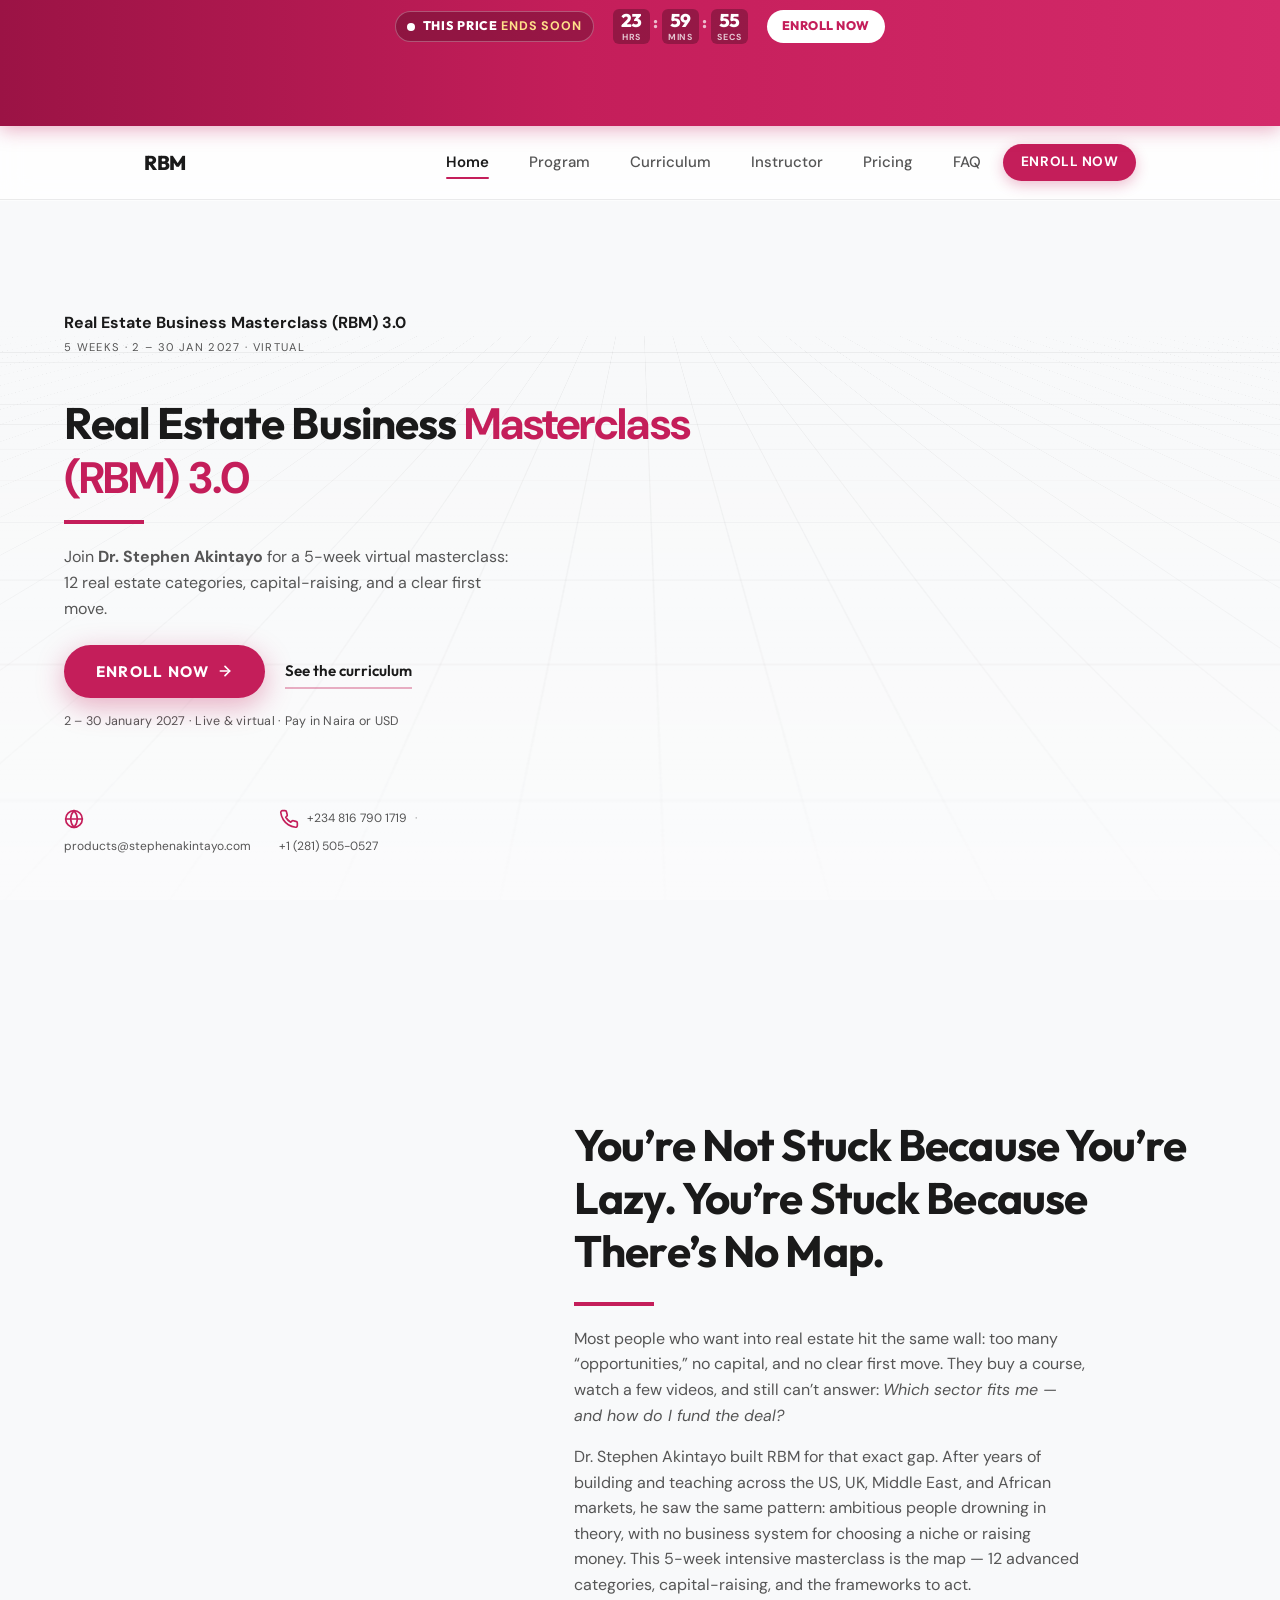
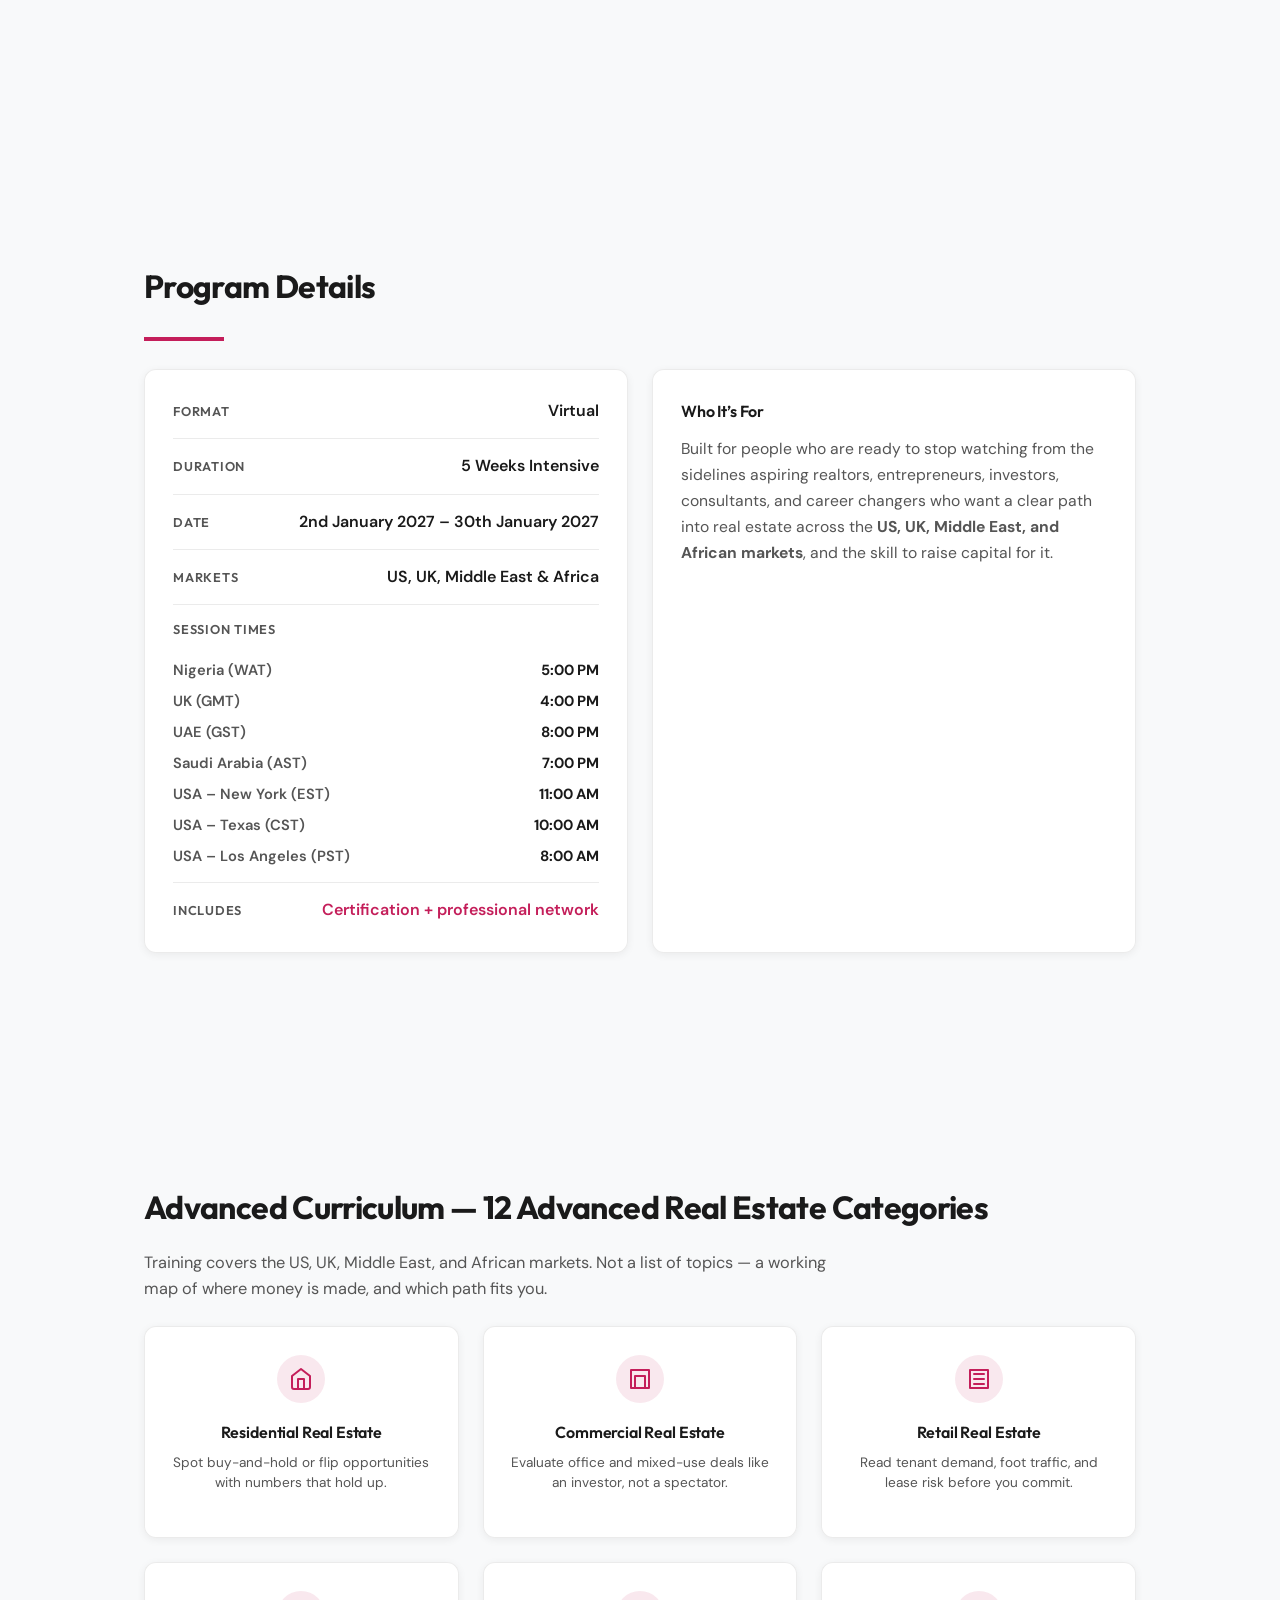
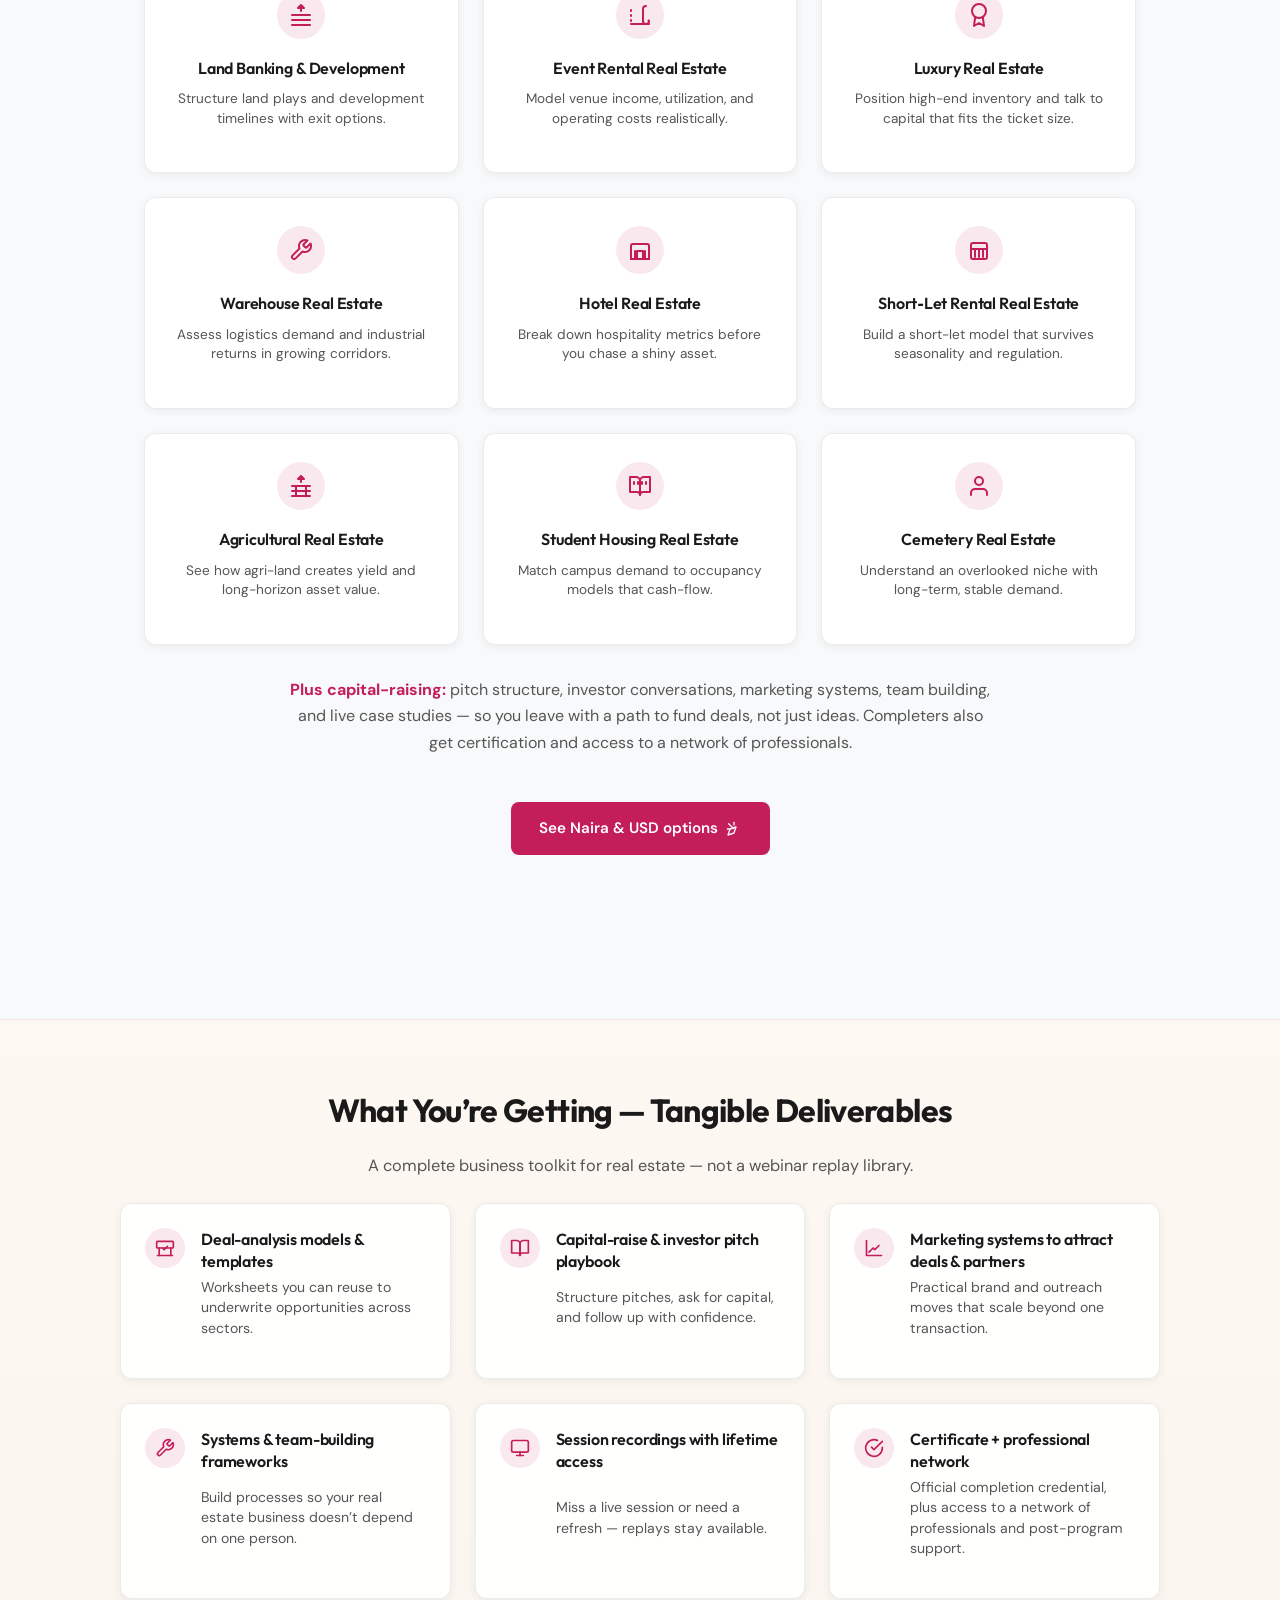
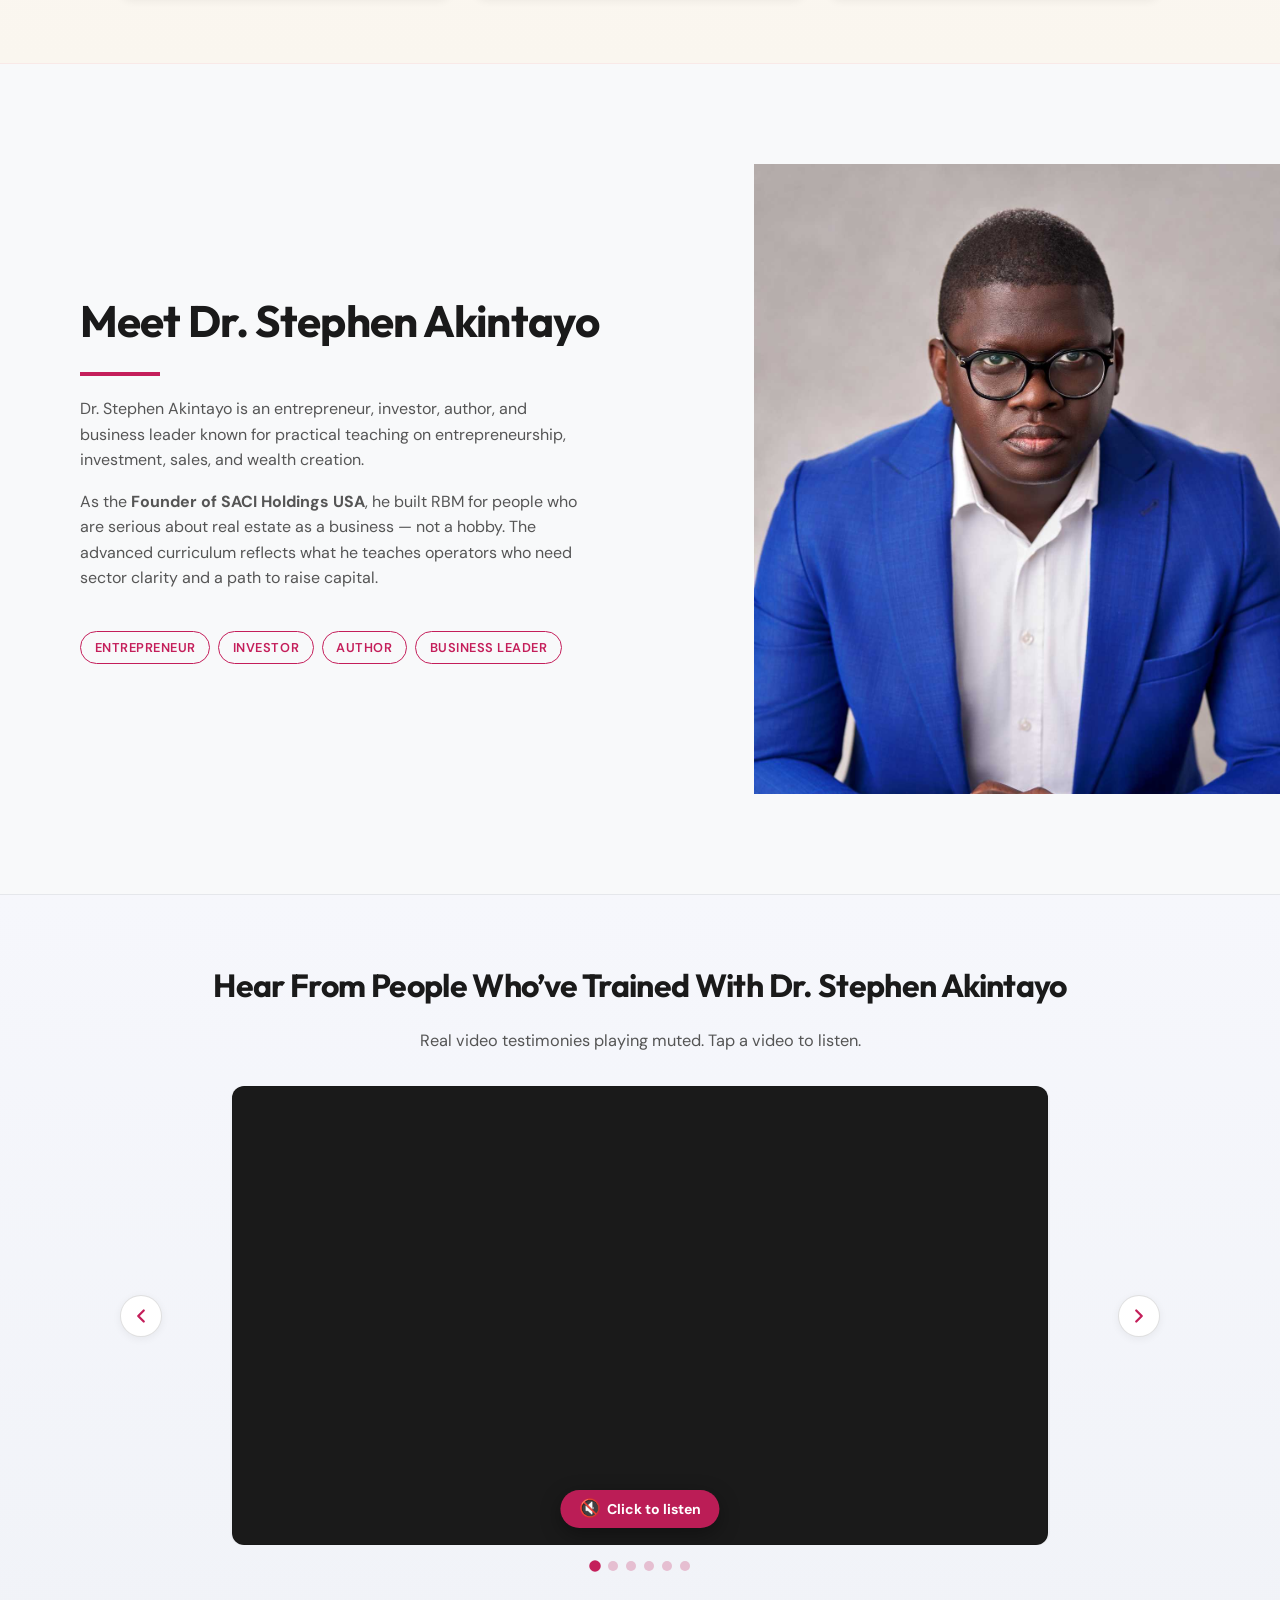
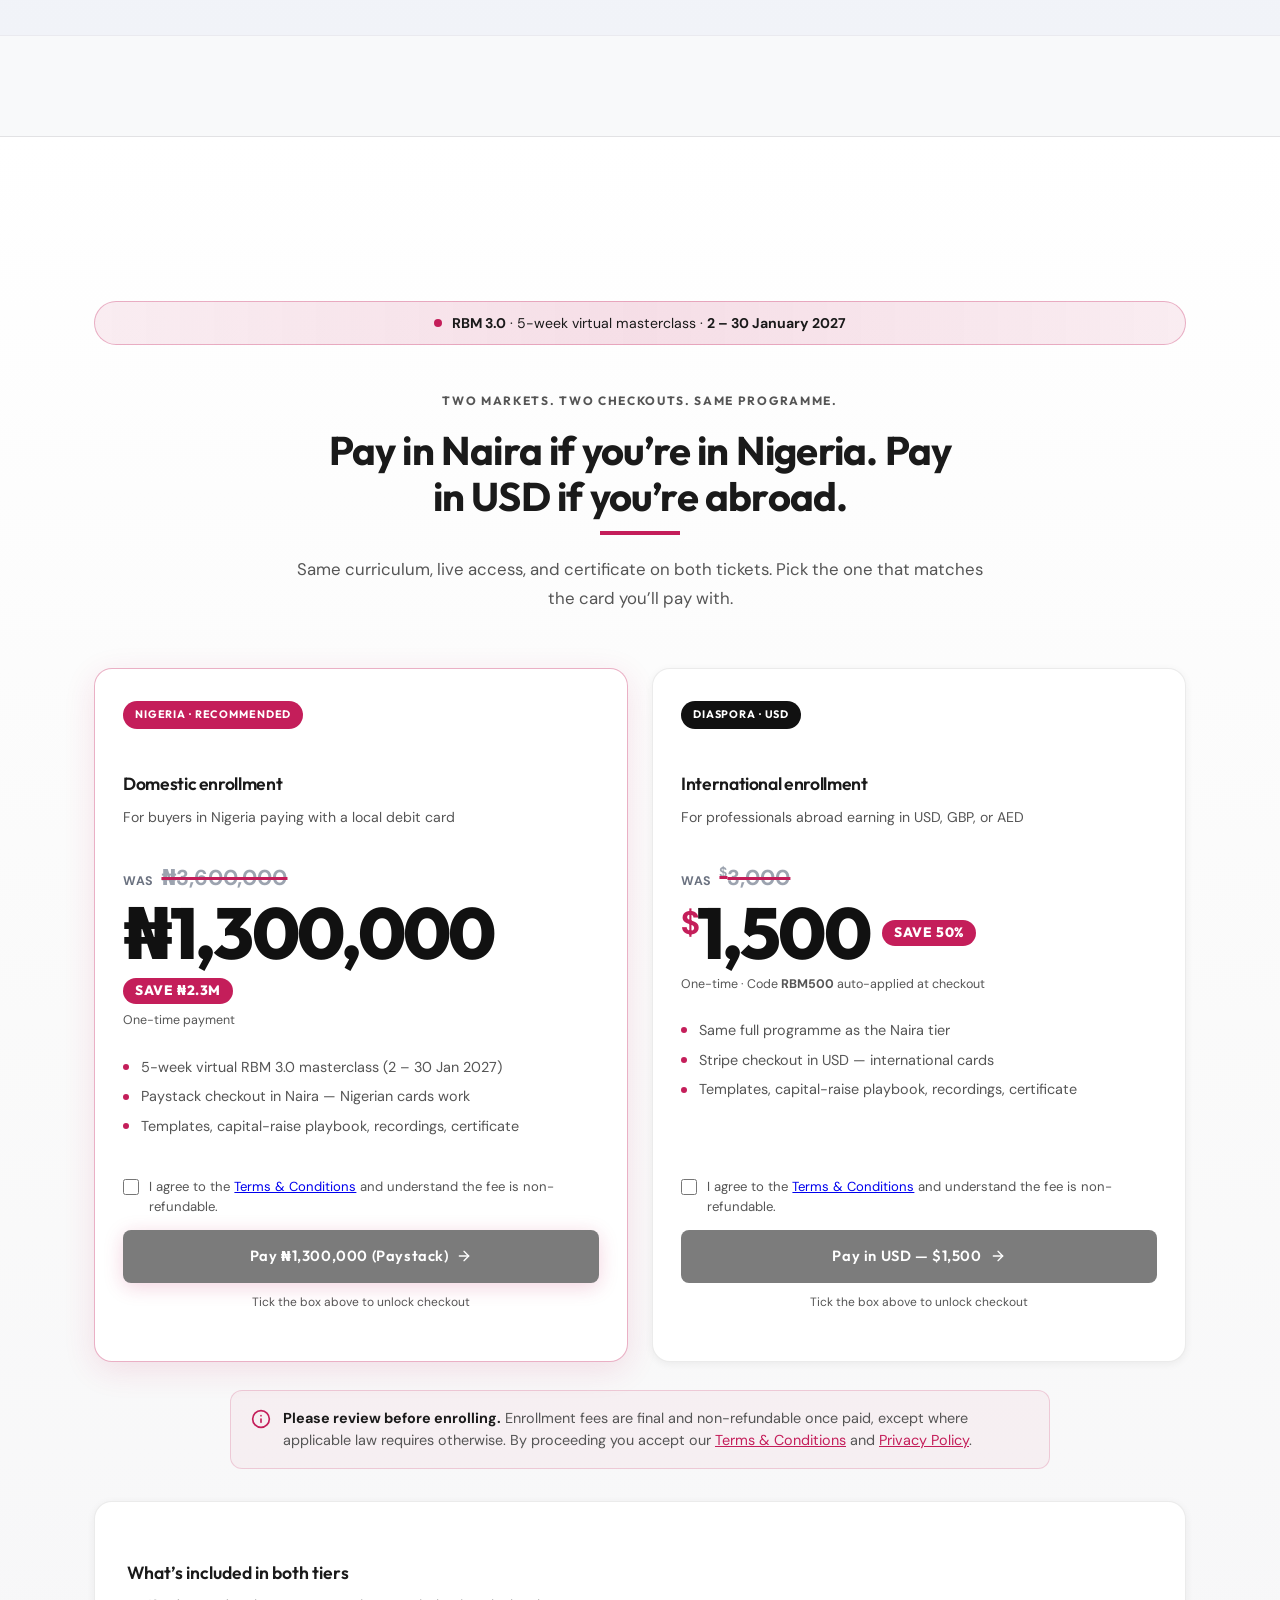
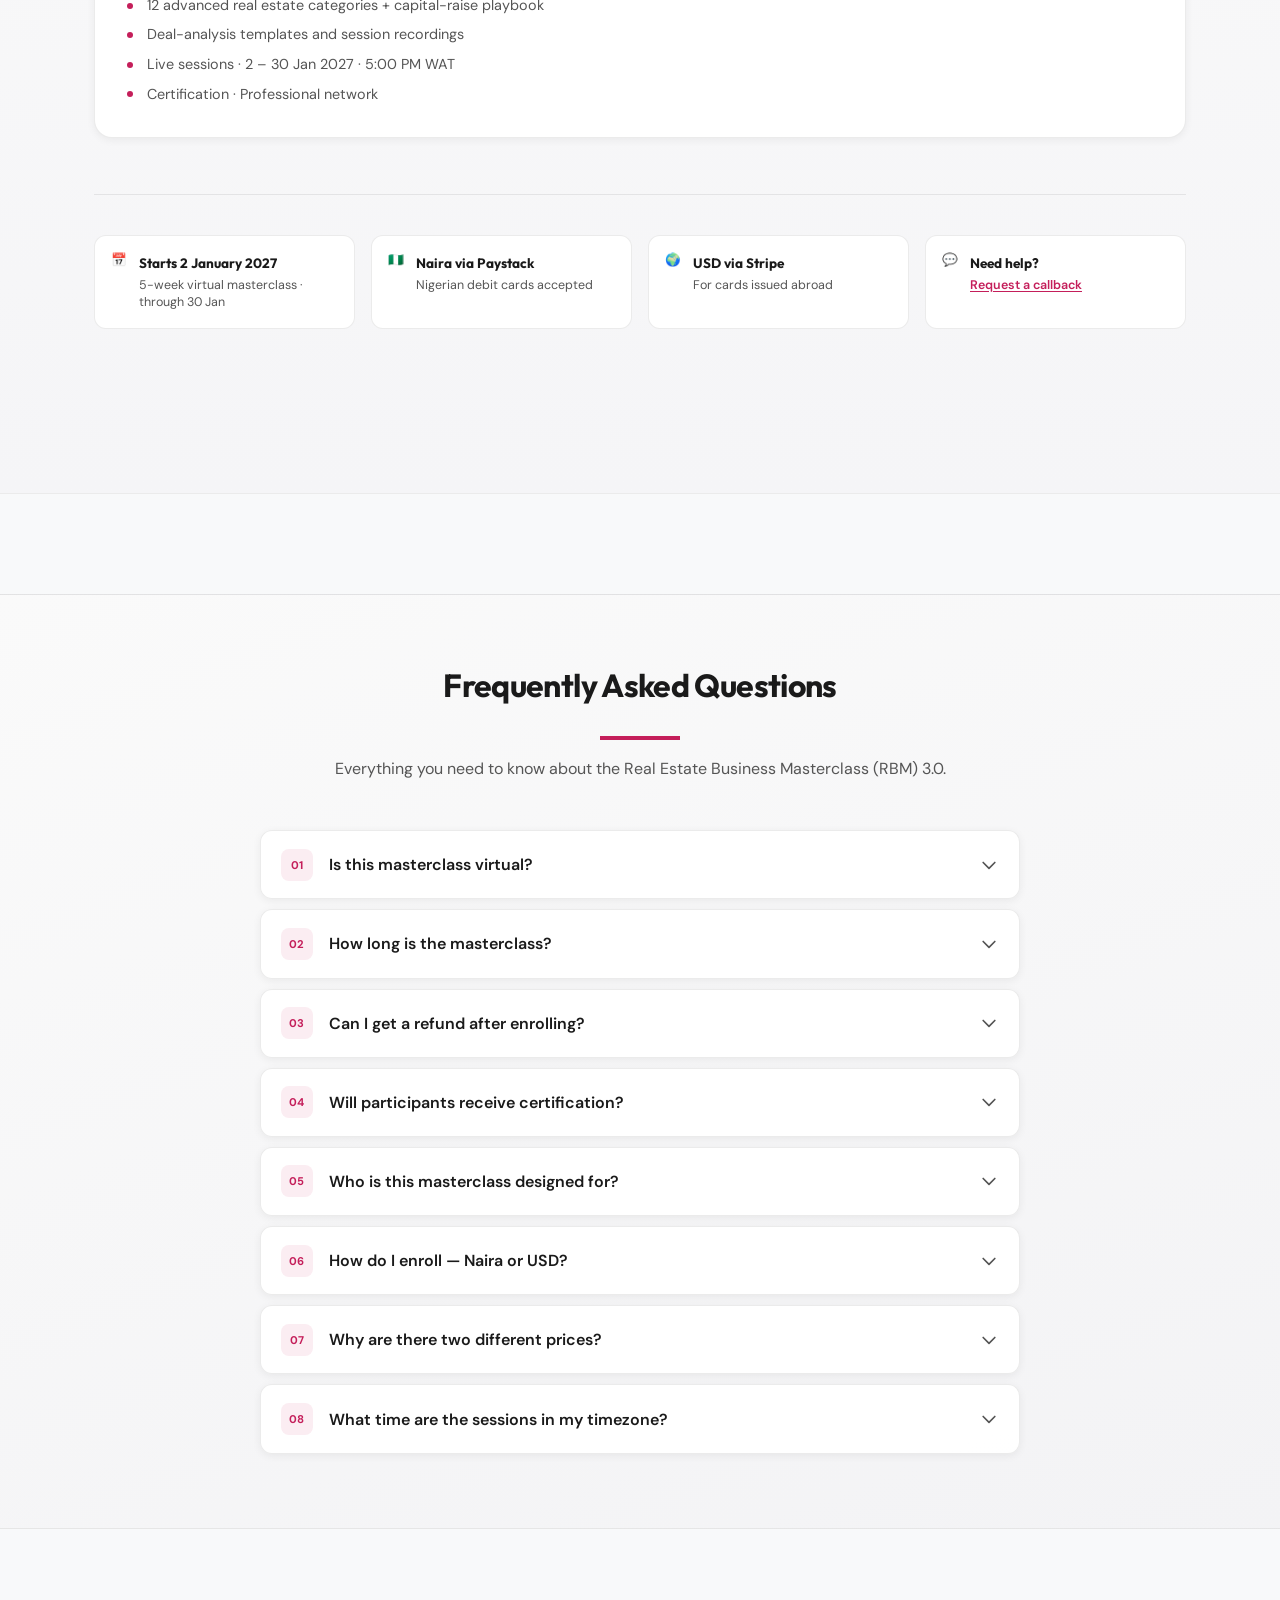
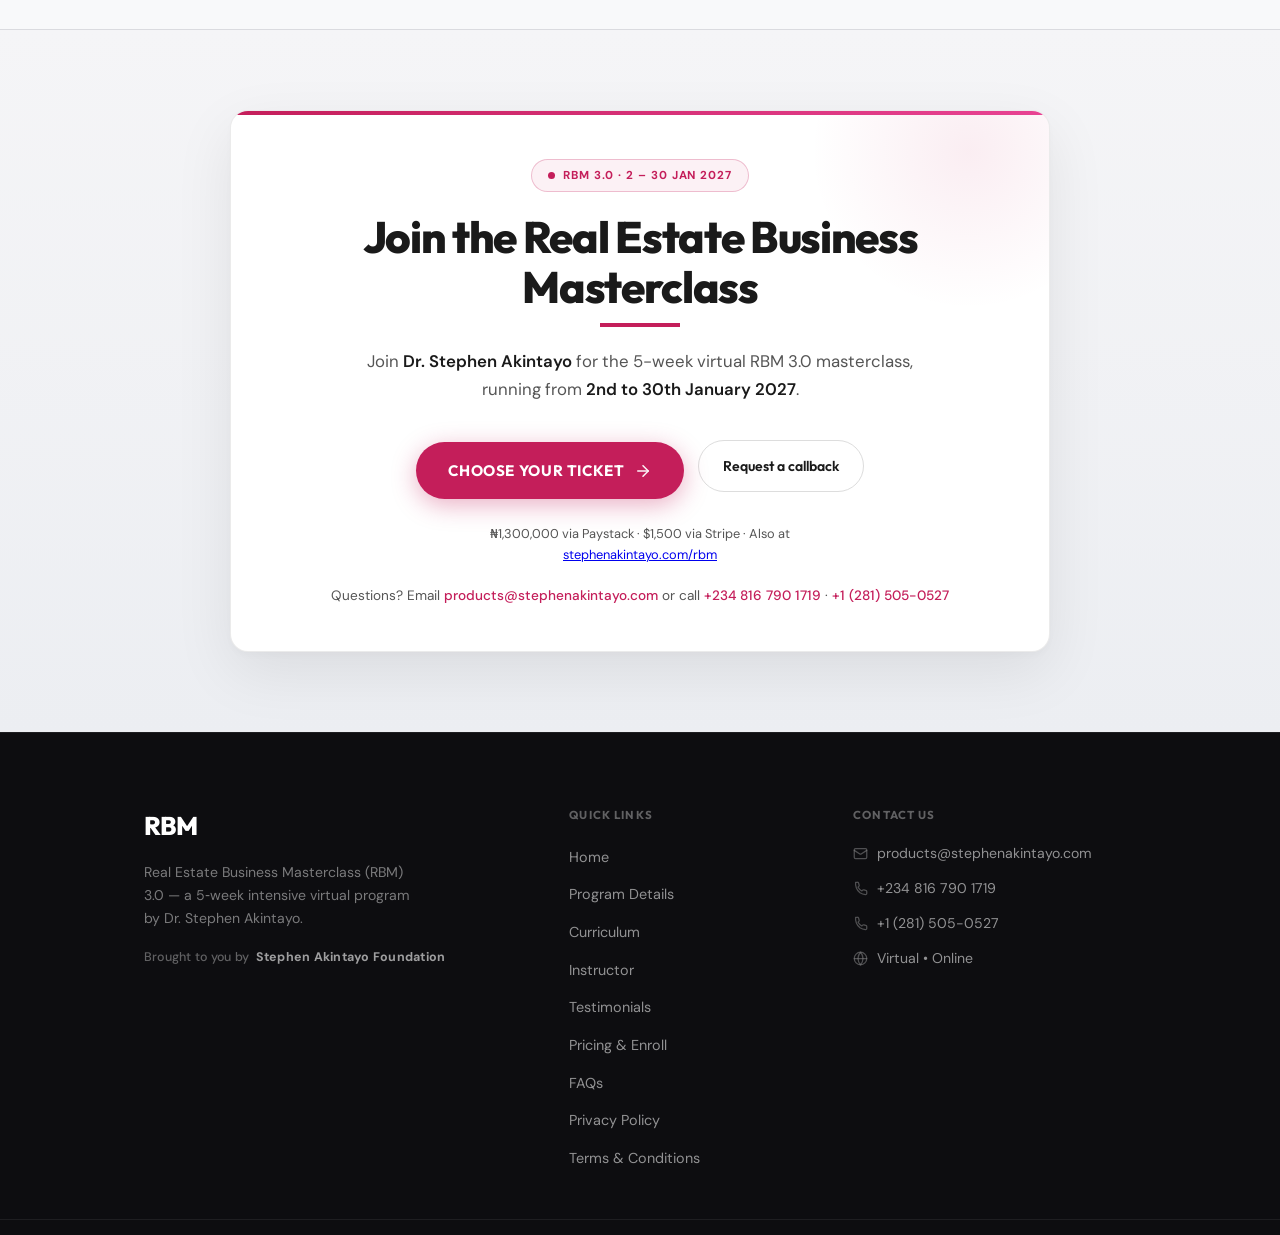
==== commit 79833ea8: "Refactor RBM branding and update masterclass details - Changed branding from GRBM to RBM throughout " ====
--- a/index.html
+++ b/index.html
@@ -52,14 +52,13 @@
         <span class="fomo-label">Secs</span>
       </div>
     </div>
-    <p class="fomo-banner-note">₦4M → <strong>₦2.3M</strong> · $3K → <strong>$1K</strong></p>
     <a class="fomo-banner-cta" href="#pricing">Enroll Now</a>
   </div>
 </div>
 
 <header class="site-header">
   <div class="header-inner">
-    <a href="#home" class="header-brand">GRBM</a>
+    <a href="#home" class="header-brand">RBM</a>
     <button class="nav-toggle" id="navToggle" aria-label="Toggle menu" aria-expanded="false">
       <span class="nav-toggle-bar"></span>
       <span class="nav-toggle-bar"></span>
@@ -69,9 +68,10 @@
       <ul class="nav-items" id="navItems">
         <li><a href="#home" data-id="home" class="active">Home</a></li>
         <li><a href="#program" data-id="program">Program</a></li>
-        <li><a href="#learn" data-id="learn">Learn</a></li>
+        <li><a href="#learn" data-id="learn">Curriculum</a></li>
+        <li><a href="#instructor" data-id="instructor">Instructor</a></li>
         <li><a href="#pricing" data-id="pricing">Pricing</a></li>
-        <li><a href="#contact" data-id="contact">Contact</a></li>
+        <li><a href="#faq" data-id="faq">FAQ</a></li>
         <li class="nav-register-item"><a href="#pricing" class="nav-register-btn">Enroll Now</a></li>
       </ul>
     </nav>
@@ -94,7 +94,7 @@
           <div class="hero-logo">
             <div class="hero-logo-meta">
               <p class="hero-logo-title">Real Estate Business Masterclass (RBM) 3.0</p>
-              <p class="hero-slogan">5 WEEKS · 10 DEC – 7 JAN · VIRTUAL</p>
+              <p class="hero-slogan">5 WEEKS · 2 – 30 JAN 2027 · VIRTUAL</p>
             </div>
           </div>
         </header>
@@ -103,14 +103,15 @@
           <!-- Hero option set C (balanced) live. Alternatives documented in CRO notes below hero. -->
           <h1 class="hero-title">Real Estate Business <span class="hero-title-accent">Masterclass (RBM) 3.0</span></h1>
           <div class="hero-accent-bar" aria-hidden="true"></div>
-          <p class="hero-subtitle">Join <b>Dr. Stephen Akintayo</b> for a 5-week virtual real estate business masterclass.</p>
+          <p class="hero-subtitle">Join <b>Dr. Stephen Akintayo</b> for a 5-week virtual masterclass: 12 real estate categories, capital-raising, and a clear first move.</p>
           <div class="hero-cta-group">
-            <a class="hero-cta-btn" href="https://www.stephenakintayo.com/rbm" target="_blank" rel="noopener noreferrer">
-              Register now
+            <a class="hero-cta-btn" href="#pricing">
+              Enroll now
               <svg xmlns="http://www.w3.org/2000/svg" width="16" height="16" viewBox="0 0 24 24" fill="none" stroke="currentColor" stroke-width="2.5" stroke-linecap="round" stroke-linejoin="round" aria-hidden="true"><path d="M5 12h14"/><path d="m12 5 7 7-7 7"/></svg>
             </a>
-            <span class="hero-cta-note">10 December – 7 January · Virtual</span>
-          </div>
+            <a class="hero-cta-secondary" href="#learn">See the curriculum</a>
+          </div>
+          <p class="hero-cta-note">2 – 30 January 2027 · Live &amp; virtual · Pay in Naira or USD</p>
         </main>
       </div>
 
@@ -124,76 +125,18 @@
           </div>
           <div class="hero-contact-item">
             <span class="hero-contact-icon" aria-hidden="true">
-              <svg xmlns="http://www.w3.org/2000/svg" width="24" height="24" viewBox="0 0 24 24" fill="none" stroke="currentColor" stroke-width="2" stroke-linecap="round" stroke-linejoin="round"><path d="M22 16.92v3a2 2 0 0 1-2.18 2 19.79 19.79 0 0 1-8.63-3.07 19.5 19.5 0 0 1-6-6 19.79 19.79 0 0 1-3.07-8.67A2 2 0 0 1 4.11 2h3a2 2 0 0 1 2 1.72 12.84 12.84 0 0 0 .7 2.81 2 2 0 0 1-.45 2.11L8.09 9.91a16 16 0 0 0 6 6l1.27-1.27a2 2 0 0 1 2.11-.45 12.84 12.84 0 0 0 2.81.7A2 2 0 0 1 22 16.92z"/></path></svg>
+              <svg xmlns="http://www.w3.org/2000/svg" width="24" height="24" viewBox="0 0 24 24" fill="none" stroke="currentColor" stroke-width="2" stroke-linecap="round" stroke-linejoin="round"><path d="M22 16.92v3a2 2 0 0 1-2.18 2 19.79 19.79 0 0 1-8.63-3.07 19.5 19.5 0 0 1-6-6 19.79 19.79 0 0 1-3.07-8.67A2 2 0 0 1 4.11 2h3a2 2 0 0 1 2 1.72 12.84 12.84 0 0 0 .7 2.81 2 2 0 0 1-.45 2.11L8.09 9.91a16 16 0 0 0 6 6l1.27-1.27a2 2 0 0 1 2.11-.45 12.84 12.84 0 0 0 2.81.7A2 2 0 0 1 22 16.92z"/></svg>
             </span>
             <a href="tel:+2348167901719">+234 816 790 1719</a>
             <span class="hero-contact-sep">·</span>
             <a href="tel:+12815050527">+1 (281) 505-0527</a>
           </div>
-          <div class="hero-contact-item">
-            <span class="hero-contact-icon" aria-hidden="true">
-              <svg xmlns="http://www.w3.org/2000/svg" width="24" height="24" viewBox="0 0 24 24" fill="none" stroke="currentColor" stroke-width="2" stroke-linecap="round" stroke-linejoin="round"><path d="M20 10c0 6-8 12-8 12s-8-6-8-12a8 8 0 0 1 16 0Z"/><circle cx="12" cy="10" r="3"/></svg>
-            </span>
-            <span>Virtual • Online</span>
-          </div>
         </div>
       </footer>
     </div>
 
     <!-- Right: Image with clip-path -->
     <div class="hero-right-2" style="background-image: url('https://images.unsplash.com/photo-1560518883-ce09059eeffa?q=80&w=1200');"></div>
-  </div>
-</section>
-
-<!-- PROGRAM DETAILS -->
-<section class="section container reveal program-section" id="program">
-  <div class="program-header">
-    <h2>Program Details</h2>
-    <div class="hero-accent-bar" aria-hidden="true"></div>
-  </div>
-  <div class="program-grid">
-    <div class="program-details-card card">
-      <dl class="program-details-list">
-        <div class="program-detail-item">
-          <dt>Format</dt>
-          <dd>Virtual</dd>
-        </div>
-        <div class="program-detail-item">
-          <dt>Duration</dt>
-          <dd>5 Weeks Intensive</dd>
-        </div>
-        <div class="program-detail-item">
-          <dt>Date</dt>
-          <dd>10th December 2026 – 7th January 2027</dd>
-        </div>
-        <div class="program-detail-item">
-          <dt>Markets</dt>
-          <dd>US, UK, Middle East &amp; Africa</dd>
-        </div>
-        <div class="program-detail-item program-detail-timezones">
-          <dt>Session times</dt>
-          <dd>
-            <ul class="timezone-list">
-              <li><span class="tz-place">UK (BST)</span><span class="tz-time">5:00 PM</span></li>
-              <li><span class="tz-place">Nigeria (WAT)</span><span class="tz-time">5:00 PM</span></li>
-              <li><span class="tz-place">UAE (GST)</span><span class="tz-time">8:00 PM</span></li>
-              <li><span class="tz-place">Saudi Arabia (AST)</span><span class="tz-time">7:00 PM</span></li>
-              <li><span class="tz-place">USA – Texas (CDT)</span><span class="tz-time">11:00 AM</span></li>
-              <li><span class="tz-place">USA – New York (EDT)</span><span class="tz-time">12:00 PM</span></li>
-              <li><span class="tz-place">USA – Los Angeles (PDT)</span><span class="tz-time">9:00 AM</span></li>
-            </ul>
-          </dd>
-        </div>
-        <div class="program-detail-item program-detail-bonus">
-          <dt>Includes</dt>
-          <dd>Certification + professional network</dd>
-        </div>
-      </dl>
-    </div>
-    <div class="program-about-card card">
-      <h3 class="program-about-title">Who It’s For</h3>
-      <p>Built for people who are ready to stop watching from the sidelines — aspiring realtors, entrepreneurs, investors, consultants, and career changers who want a clear path into real estate across the <b>US, UK, Middle East, and African markets</b>, and the skill to raise capital for it.</p>
-    </div>
   </div>
 </section>
 
@@ -207,7 +150,59 @@
       <h2 class="why-title">You’re Not Stuck Because You’re Lazy. You’re Stuck Because There’s No Map.</h2>
       <div class="hero-accent-bar" aria-hidden="true"></div>
       <p class="why-subtitle">Most people who want into real estate hit the same wall: too many “opportunities,” no capital, and no clear first move. They buy a course, watch a few videos, and still can’t answer: <em>Which sector fits me — and how do I fund the deal?</em></p>
-      <p class="why-subtitle">Dr. Stephen Akintayo built GRBM for that exact gap. After years of building and teaching across the US, UK, Middle East, and African markets, he saw the same pattern: ambitious people drowning in theory, with no business system for choosing a niche or raising money. This 5-week intensive masterclass is the map — 12 advanced categories, capital-raising, and the frameworks to act.</p>
+      <p class="why-subtitle">Dr. Stephen Akintayo built RBM for that exact gap. After years of building and teaching across the US, UK, Middle East, and African markets, he saw the same pattern: ambitious people drowning in theory, with no business system for choosing a niche or raising money. This 5-week intensive masterclass is the map — 12 advanced categories, capital-raising, and the frameworks to act.</p>
+    </div>
+  </div>
+</section>
+
+<!-- PROGRAM DETAILS -->
+<section class="section container reveal program-section" id="program">
+  <div class="program-header">
+    <h2>Program Details</h2>
+    <div class="hero-accent-bar" aria-hidden="true"></div>
+  </div>
+  <div class="program-grid">
+    <div class="program-details-card card">
+      <dl class="program-details-list">
+        <div class="program-detail-item">
+          <dt>Format</dt>
+          <dd>Virtual</dd>
+        </div>
+        <div class="program-detail-item">
+          <dt>Duration</dt>
+          <dd>5 Weeks Intensive</dd>
+        </div>
+        <div class="program-detail-item">
+          <dt>Date</dt>
+          <dd>2nd January 2027 – 30th January 2027</dd>
+        </div>
+        <div class="program-detail-item">
+          <dt>Markets</dt>
+          <dd>US, UK, Middle East &amp; Africa</dd>
+        </div>
+        <div class="program-detail-item program-detail-timezones">
+          <dt>Session times</dt>
+          <dd>
+            <ul class="timezone-list">
+              <li><span class="tz-place">Nigeria (WAT)</span><span class="tz-time">5:00 PM</span></li>
+              <li><span class="tz-place">UK (GMT)</span><span class="tz-time">4:00 PM</span></li>
+              <li><span class="tz-place">UAE (GST)</span><span class="tz-time">8:00 PM</span></li>
+              <li><span class="tz-place">Saudi Arabia (AST)</span><span class="tz-time">7:00 PM</span></li>
+              <li><span class="tz-place">USA – New York (EST)</span><span class="tz-time">11:00 AM</span></li>
+              <li><span class="tz-place">USA – Texas (CST)</span><span class="tz-time">10:00 AM</span></li>
+              <li><span class="tz-place">USA – Los Angeles (PST)</span><span class="tz-time">8:00 AM</span></li>
+            </ul>
+          </dd>
+        </div>
+        <div class="program-detail-item program-detail-bonus">
+          <dt>Includes</dt>
+          <dd>Certification + professional network</dd>
+        </div>
+      </dl>
+    </div>
+    <div class="program-about-card card">
+      <h3 class="program-about-title">Who It’s For</h3>
+      <p>Built for people who are ready to stop watching from the sidelines aspiring realtors, entrepreneurs, investors, consultants, and career changers who want a clear path into real estate across the <b>US, UK, Middle East, and African markets</b>, and the skill to raise capital for it.</p>
     </div>
   </div>
 </section>
@@ -368,7 +363,7 @@
       <h2 class="instructor-title">Meet Dr. Stephen Akintayo</h2>
       <div class="hero-accent-bar" aria-hidden="true"></div>
       <p class="instructor-bio">Dr. Stephen Akintayo is an entrepreneur, investor, author, and business leader known for practical teaching on entrepreneurship, investment, sales, and wealth creation.</p>
-      <p class="instructor-bio">As the <b>Founder of SACI Holdings USA</b>, he built GRBM for people who are serious about real estate as a business — not a hobby. The advanced curriculum reflects what he teaches operators who need sector clarity and a path to raise capital.</p>
+      <p class="instructor-bio">As the <b>Founder of SACI Holdings USA</b>, he built RBM for people who are serious about real estate as a business — not a hobby. The advanced curriculum reflects what he teaches operators who need sector clarity and a path to raise capital.</p>
       <div class="instructor-tags">
         <span class="instructor-tag">Entrepreneur</span>
         <span class="instructor-tag">Investor</span>
@@ -383,8 +378,8 @@
 
 <!-- VIDEO PROOF — side slider, muted autoplay, click to listen -->
 <section class="section container videos-section" id="testimonials">
-  <h2 style="text-align:center">Hear From People Who’ve Trained With Dr. Stephen Akintayo</h2>
-  <p class="section-lead" style="text-align:center;margin-left:auto;margin-right:auto">Real video testimonies playing muted. Tap a video to listen.</p>
+  <h2 class="videos-title">Hear From People Who’ve Trained With Dr. Stephen Akintayo</h2>
+  <p class="section-lead videos-lead">Real video testimonies playing muted. Tap a video to listen.</p>
 
   <div class="video-slider" id="videoSlider" data-index="0">
     <button type="button" class="video-slider-btn video-slider-btn--prev" id="videoPrev" aria-label="Previous video">
@@ -465,39 +460,20 @@
   <p class="video-swipe-hint">Swipe to see more →</p>
 </section>
 
-<!-- GUARANTEE -->
-<section class="guarantee-section reveal" id="guarantee">
-  <div class="container guarantee-inner">
-    <div class="guarantee-badge" aria-hidden="true">
-      <svg xmlns="http://www.w3.org/2000/svg" width="40" height="40" viewBox="0 0 24 24" fill="none" stroke="currentColor" stroke-width="2" stroke-linecap="round" stroke-linejoin="round"><path d="M12 22s8-4 8-10V5l-8-3-8 3v7c0 6 8 10 8 10z"/><path d="m9 12 2 2 4-4"/></svg>
-    </div>
-    <h2 class="guarantee-title">Please Review Before Enrolling</h2>
-    <div class="hero-accent-bar" aria-hidden="true"></div>
-    <p class="guarantee-copy">Enrollment fees are final and non-refundable once paid. Please review the programme, schedule, and terms before completing your purchase. Any rights that cannot legally be excluded remain unaffected.</p>
-    <p class="guarantee-trust">Read our <a href="terms.html">Terms &amp; Conditions</a> before you enroll.</p>
-    <a class="btn" href="#pricing">Choose your enrollment option</a>
-  </div>
-</section>
-
 <!-- PRICING — two markets: Nigeria NGN + Diaspora USD -->
 <section class="pricing-section section reveal" id="pricing">
   <div class="container pricing-container">
 
     <div class="pricing-urgency-banner" role="status">
       <span class="pricing-urgency-dot" aria-hidden="true"></span>
-      <span><strong>RBM 3.0</strong> · 5-week virtual masterclass · <strong>10 December 2026 – 7 January 2027</strong></span>
+      <span><strong>RBM 3.0</strong> · 5-week virtual masterclass · <strong>2 – 30 January 2027</strong></span>
     </div>
 
     <div class="pricing-header">
       <p class="pricing-eyebrow">Two markets. Two checkouts. Same programme.</p>
       <h2>Pay in Naira if you’re in Nigeria. Pay in USD if you’re abroad.</h2>
       <div class="hero-accent-bar" aria-hidden="true"></div>
-      <p class="pricing-subheading">Most Nigerian debit cards will not clear a $1,500 international charge. That is why we run a <strong>fixed Naira domestic tier</strong> (Paystack) and a <strong>USD diaspora tier</strong> (Stripe). Same curriculum, live access, and certificate — priced for how you actually earn and pay.</p>
-      <p class="pricing-subheading">By proceeding to checkout, you acknowledge our <a href="terms.html">Terms &amp; Conditions</a> and <a href="privacy-policy.html">Privacy Policy</a>. Enrollment fees are non-refundable except where applicable law requires otherwise.</p>
-    </div>
-
-    <div class="tier-gap-note">
-      <p><strong>Why the prices differ:</strong> The Naira tier is <strong>₦3,600,000</strong>, now <strong>₦1,300,000</strong> for domestic purchasing power — aspiring realtors and operators earning in NGN. The USD tier is <strong>$3,000</strong>, now <strong>$1,500</strong> for diaspora professionals earning in USD, GBP, or AED. It is not a live FX conversion. The gap exists because a single dollar price either locks out Lagos buyers or underprices diaspora buyers who are sending money home into land deals.</p>
+      <p class="pricing-subheading">Same curriculum, live access, and certificate on both tickets. Pick the one that matches the card you’ll pay with.</p>
     </div>
 
     <div class="pricing-tiers" id="checkoutTiers">
@@ -509,29 +485,28 @@
         <div class="tier-price tier-price--deal">
           <div class="tier-price-was-row">
             <span class="tier-price-was-label">Was</span>
-            <span class="tier-price-was">₦4,000,000</span>
+            <span class="tier-price-was">₦3,600,000</span>
           </div>
           <div class="tier-price-now-row">
             <span class="tier-price-main tier-price-main--deal" id="ngnPriceDisplay">₦1,300,000</span>
-            <span class="tier-save-badge">Save 2M</span>
-          </div>
-          <span class="tier-price-note">One-time · ₦3,600,000 → ₦1,300,000</span>
+            <span class="tier-save-badge">Save ₦2.3M</span>
+          </div>
+          <span class="tier-price-note">One-time payment</span>
         </div>
         <ul class="tier-features">
-          <li>5-week virtual RBM 3.0 masterclass (10 Dec – 7 Jan)</li>
+          <li>5-week virtual RBM 3.0 masterclass (2 – 30 Jan 2027)</li>
           <li>Paystack checkout in Naira — Nigerian cards work</li>
           <li>Templates, capital-raise playbook, recordings, certificate</li>
-          <li>Final sale; no refunds except where required by law</li>
         </ul>
         <div class="checkout-consent">
           <input type="checkbox" id="acceptNairaTerms">
-          <label for="acceptNairaTerms">I agree to the <a href="terms.html" target="_blank" rel="noopener noreferrer">Terms &amp; Conditions</a>.</label>
+          <label for="acceptNairaTerms">I agree to the <a href="terms.html" target="_blank" rel="noopener noreferrer">Terms &amp; Conditions</a> and understand the fee is non-refundable.</label>
         </div>
         <a href="#acceptNairaTerms" data-checkout-url="https://paystack.shop/pay/tf4ym256c0" data-consent-checkbox="acceptNairaTerms" class="pricing-btn pricing-btn--accent checkout-pay-btn" id="nairaEnrollBtn" aria-disabled="true" tabindex="-1" target="_blank" rel="noopener noreferrer">
           Pay ₦1,300,000 (Paystack)
           <svg xmlns="http://www.w3.org/2000/svg" width="16" height="16" viewBox="0 0 24 24" fill="none" stroke="currentColor" stroke-width="2" stroke-linecap="round" stroke-linejoin="round" aria-hidden="true"><path d="M5 12h14"/><path d="m12 5 7 7-7 7"/></svg>
         </a>
-        <p class="tier-cta-note">Paystack · ₦1,300,000</p>
+        <p class="tier-cta-note">Tick the box above to unlock checkout</p>
       </article>
 
       <article class="tier-card tier-card--diaspora" id="tier-usd">
@@ -547,24 +522,22 @@
             <span class="tier-price-main tier-price-main--deal"><span class="tier-currency">$</span>1,500</span>
             <span class="tier-save-badge">Save 50%</span>
           </div>
-          <span class="tier-price-note">One-time · Code <strong>RBM500</strong> auto-applied · $3,000 → $1,500</span>
-        </div>
-        <p class="tier-diaspora-frame">If you send money home for land, one poorly structured deal can cost far more than this enrollment. GRBM is priced as protection against that kind of mistake — clarity on sectors, capital-raising, and how deals actually work — not as a promise of returns.</p>
+          <span class="tier-price-note">One-time · Code <strong>RBM500</strong> auto-applied at checkout</span>
+        </div>
         <ul class="tier-features">
           <li>Same full programme as the Naira tier</li>
-          <li>Stripe checkout in USD</li>
+          <li>Stripe checkout in USD — international cards</li>
           <li>Templates, capital-raise playbook, recordings, certificate</li>
-          <li>Final sale; no refunds except where required by law</li>
         </ul>
         <div class="checkout-consent">
           <input type="checkbox" id="acceptUsdTerms">
-          <label for="acceptUsdTerms">I agree to the <a href="terms.html" target="_blank" rel="noopener noreferrer">Terms &amp; Conditions</a>.</label>
-        </div>
-        <a href="#acceptUsdTerms" data-checkout-url="https://buy.stripe.com/28E8wQ3cEgibgNgbZqew80W?prefilled_promo_code=RBM500" data-consent-checkbox="acceptUsdTerms" class="pricing-btn pricing-btn--usd checkout-pay-btn" id="primaryEnrollBtn" aria-disabled="true" tabindex="-1" target="_blank" rel="noopener noreferrer">
+          <label for="acceptUsdTerms">I agree to the <a href="terms.html" target="_blank" rel="noopener noreferrer">Terms &amp; Conditions</a> and understand the fee is non-refundable.</label>
+        </div>
+        <a href="#acceptUsdTerms" data-checkout-url="https://buy.stripe.com/28E8wQ3cEgibgNgbZqew80W?prefilled_promo_code=RBM500" data-consent-checkbox="acceptUsdTerms" data-usd-checkout class="pricing-btn pricing-btn--usd checkout-pay-btn" id="primaryEnrollBtn" aria-disabled="true" tabindex="-1" target="_blank" rel="noopener noreferrer">
           Pay in USD — $1,500
           <svg xmlns="http://www.w3.org/2000/svg" width="16" height="16" viewBox="0 0 24 24" fill="none" stroke="currentColor" stroke-width="2" stroke-linecap="round" stroke-linejoin="round" aria-hidden="true"><path d="M5 12h14"/><path d="m12 5 7 7-7 7"/></svg>
         </a>
-        <p class="tier-cta-note">Stripe · Coupon <strong>RBM500</strong> auto-applied ($3,000 → $1,500)</p>
+        <p class="tier-cta-note">Tick the box above to unlock checkout</p>
       </article>
 
     </div>
@@ -572,12 +545,19 @@
     <div class="payment-fallback" id="paymentFallback" hidden>
       <div class="payment-fallback-inner">
         <h3 class="payment-fallback-title">Card declined or won’t clear $1,500?</h3>
-        <p class="payment-fallback-copy">Most Nigerian debit cards cannot process an international USD charge. You do not need to leave this page — switch to the ₦2,300,000 Naira checkout below.</p>
-        <a href="#acceptNairaTerms" data-checkout-url="https://paystack.shop/pay/tf4ym256c0" data-consent-checkbox="acceptNairaTerms" class="pricing-btn pricing-btn--accent checkout-pay-btn" id="fallbackNairaBtn" aria-disabled="true" tabindex="-1" target="_blank" rel="noopener noreferrer">
-          Continue with ₦2,300,000 (Paystack)
+        <p class="payment-fallback-copy">Most Nigerian debit cards cannot process an international USD charge. You do not need to leave this page — switch to the ₦1,300,000 Naira checkout instead.</p>
+        <a href="#tier-ngn" class="pricing-btn pricing-btn--accent">
+          Switch to ₦1,300,000 (Paystack)
         </a>
         <button type="button" class="text-link-btn payment-fallback-dismiss" id="paymentFallbackDismiss">Keep trying USD</button>
       </div>
+    </div>
+
+    <div class="pricing-notice" role="note">
+      <span class="pricing-notice-icon" aria-hidden="true">
+        <svg xmlns="http://www.w3.org/2000/svg" width="20" height="20" viewBox="0 0 24 24" fill="none" stroke="currentColor" stroke-width="2" stroke-linecap="round" stroke-linejoin="round"><circle cx="12" cy="12" r="10"/><path d="M12 16v-4"/><path d="M12 8h.01"/></svg>
+      </span>
+      <p><strong>Please review before enrolling.</strong> Enrollment fees are final and non-refundable once paid, except where applicable law requires otherwise. By proceeding you accept our <a href="terms.html">Terms &amp; Conditions</a> and <a href="privacy-policy.html">Privacy Policy</a>.</p>
     </div>
 
     <div class="pricing-value-card pricing-value-card--below">
@@ -585,8 +565,8 @@
       <ul class="pricing-value-list">
         <li>12 advanced real estate categories + capital-raise playbook</li>
         <li>Deal-analysis templates and session recordings</li>
-        <li>Live sessions · 10 Dec 2026 – 7 Jan 2027 · 5:00 PM WAT</li>
-        <li>Certification · Professional network · No refunds except where required by law</li>
+        <li>Live sessions · 2 – 30 Jan 2027 · 5:00 PM WAT</li>
+        <li>Certification · Professional network</li>
       </ul>
     </div>
 
@@ -594,25 +574,28 @@
       <div class="pricing-trust-item">
         <span class="pricing-trust-icon" aria-hidden="true">📅</span>
         <div>
-        <strong>RBM 3.0 → 10 Dec</strong>
-          <span>5-week virtual masterclass · through 7 Jan</span>
-        </div>
-      </div>
-      <div class="pricing-trust-item">
-        <span class="pricing-trust-icon" aria-hidden="true">🏁</span>
-        <div>
+          <strong>Starts 2 January 2027</strong>
+          <span>5-week virtual masterclass · through 30 Jan</span>
+        </div>
       </div>
       <div class="pricing-trust-item">
         <span class="pricing-trust-icon" aria-hidden="true">🇳🇬</span>
         <div>
           <strong>Naira via Paystack</strong>
-          <span>₦3,600,000 → ₦1,300,000 for Nigerian cards</span>
+          <span>Nigerian debit cards accepted</span>
+        </div>
+      </div>
+      <div class="pricing-trust-item">
+        <span class="pricing-trust-icon" aria-hidden="true">🌍</span>
+        <div>
+          <strong>USD via Stripe</strong>
+          <span>For cards issued abroad</span>
         </div>
       </div>
       <div class="pricing-trust-item">
         <span class="pricing-trust-icon" aria-hidden="true">💬</span>
         <div>
-          <strong>Need Help?</strong>
+          <strong>Need help?</strong>
           <span><button type="button" class="text-link-btn" data-register>Request a callback</button></span>
         </div>
       </div>
@@ -644,7 +627,7 @@
           <span class="faq-num">02</span>
           <span class="faq-question-text">How long is the masterclass?</span>
         </button>
-        <div class="faq-answer"><p>RBM 3.0 is a 5-week virtual masterclass running from 10th December 2026 to 7th January 2027. Sessions begin at 5:00 PM WAT.</p></div>
+        <div class="faq-answer"><p>RBM 3.0 is a 5-week virtual masterclass running from 2nd to 30th January 2027. Sessions begin at 5:00 PM WAT.</p></div>
       </div>
 
       <div class="faq-item">
@@ -684,7 +667,7 @@
           <span class="faq-num">07</span>
           <span class="faq-question-text">Why are there two different prices?</span>
         </button>
-        <div class="faq-answer"><p>Because one dollar price fails both markets. A Lagos aspiring realtor often cannot clear $1,500 on a local card; a diaspora professional earning in USD/GBP/AED is not priced the same as a domestic NGN earner. The Naira tier is <strong>₦4,000,000</strong>, now <strong>₦2,300,000</strong> (not live FX). The USD tier is <strong>$3,000</strong>, now <strong>$1,500</strong> — framed as protection against one costly mistake on money sent home for land, not as an income promise.</p></div>
+        <div class="faq-answer"><p>Because one dollar price fails both markets. A Lagos aspiring realtor often cannot clear $1,500 on a local card; a diaspora professional earning in USD/GBP/AED is not priced the same as a domestic NGN earner. The Naira tier is <strong>₦3,600,000</strong>, now <strong>₦1,300,000</strong> (not live FX). The USD tier is <strong>$3,000</strong>, now <strong>$1,500</strong> — framed as protection against one costly mistake on money sent home for land, not as an income promise.</p></div>
       </div>
 
       <div class="faq-item">
@@ -692,7 +675,7 @@
           <span class="faq-num">08</span>
           <span class="faq-question-text">What time are the sessions in my timezone?</span>
         </button>
-        <div class="faq-answer"><p>Sessions start at <strong>5:00 PM WAT / 12:00 PM EDT</strong>. Equivalents: UK (BST) 5:00 PM · Nigeria (WAT) 5:00 PM · UAE (GST) 8:00 PM · Saudi Arabia (AST) 7:00 PM · USA Texas (CDT) 11:00 AM · USA New York (EDT) 12:00 PM · USA Los Angeles (PDT) 9:00 AM.</p></div>
+        <div class="faq-answer"><p>Sessions start at <strong>5:00 PM WAT / 11:00 AM EST</strong>. Equivalents: Nigeria (WAT) 5:00 PM · UK (GMT) 4:00 PM · UAE (GST) 8:00 PM · Saudi Arabia (AST) 7:00 PM · USA New York (EST) 11:00 AM · USA Texas (CST) 10:00 AM · USA Los Angeles (PST) 8:00 AM.</p></div>
       </div>
     </div>
   </div>
@@ -707,20 +690,20 @@
       <div class="cta-content">
         <span class="cta-badge">
           <span class="cta-badge-dot" aria-hidden="true"></span>
-          RBM 3.0 · 10 Dec – 7 Jan
+          RBM 3.0 · 2 – 30 Jan 2027
         </span>
         <h2 class="cta-title">Join the Real Estate Business Masterclass</h2>
         <div class="hero-accent-bar cta-accent-bar" aria-hidden="true"></div>
-        <p class="cta-desc">Join <strong>Dr. Stephen Akintayo</strong> for the 5-week virtual RBM 3.0 masterclass, running from <strong>10 December 2026 to 7 January 2027</strong>.</p>
+        <p class="cta-desc">Join <strong>Dr. Stephen Akintayo</strong> for the 5-week virtual RBM 3.0 masterclass, running from <strong>2nd to 30th January 2027</strong>.</p>
 
         <div class="cta-actions">
-          <a class="btn cta-btn" href="https://www.stephenakintayo.com/rbm" target="_blank" rel="noopener noreferrer">
-            Register now
+          <a class="btn cta-btn" href="#pricing">
+            Choose your ticket
             <svg class="btn-icon" viewBox="0 0 24 24" fill="none" stroke="currentColor" stroke-width="2" stroke-linecap="round" stroke-linejoin="round" aria-hidden="true"><path d="M5 12h14"/><path d="m12 5 7 7-7 7"/></svg>
           </a>
-          <span class="cta-btn-naira">Virtual · 5 weeks</span>
-        </div>
-        <p class="cta-payment-note">Register at <a href="https://www.stephenakintayo.com/rbm">www.stephenakintayo.com/rbm</a></p>
+          <button type="button" class="cta-btn-secondary" data-register>Request a callback</button>
+        </div>
+        <p class="cta-payment-note">₦1,300,000 via Paystack · $1,500 via Stripe · Also at <a href="https://www.stephenakintayo.com/rbm" target="_blank" rel="noopener noreferrer">stephenakintayo.com/rbm</a></p>
 
         <p class="cta-contact-line">Questions? Email <a href="mailto:products@stephenakintayo.com">products@stephenakintayo.com</a> or call <a href="tel:+2348167901719">+234 816 790 1719</a> · <a href="tel:+12815050527">+1 (281) 505-0527</a></p>
       </div>
@@ -734,8 +717,8 @@
 
     <!-- Brand col -->
     <div class="footer-col footer-brand-col">
-      <span class="footer-logo">GRBM</span>
-      <p class="footer-tagline">Global Real Estate Business Masterclass (GRBM) 3.0 — a 5‑week intensive virtual program by Dr. Stephen Akintayo.</p>
+      <span class="footer-logo">RBM</span>
+      <p class="footer-tagline">Real Estate Business Masterclass (RBM) 3.0 — a 5‑week intensive virtual program by Dr. Stephen Akintayo.</p>
       <p class="footer-attribution">Brought to you by <strong>Stephen Akintayo Foundation</strong></p>
     </div>
 
@@ -745,10 +728,11 @@
       <ul class="footer-links">
         <li><a href="#home">Home</a></li>
         <li><a href="#program">Program Details</a></li>
-        <li><a href="#learn">What You'll Learn</a></li>
-        <li><a href="#pricing">Pricing</a></li>
+        <li><a href="#learn">Curriculum</a></li>
+        <li><a href="#instructor">Instructor</a></li>
+        <li><a href="#testimonials">Testimonials</a></li>
+        <li><a href="#pricing">Pricing &amp; Enroll</a></li>
         <li><a href="#faq">FAQs</a></li>
-        <li><a href="#pricing">Register</a></li>
         <li><a href="privacy-policy.html">Privacy Policy</a></li>
         <li><a href="terms.html">Terms &amp; Conditions</a></li>
       </ul>
@@ -780,7 +764,7 @@
   </div>
 
   <div class="footer-bottom">
-    <p>&copy; 2026 Global Real Estate Business Masterclass (GRBM). All rights reserved. · <a href="privacy-policy.html">Privacy Policy</a> · <a href="terms.html">Terms &amp; Conditions</a></p>
+    <p>&copy; 2026 Real Estate Business Masterclass (RBM). All rights reserved. · <a href="privacy-policy.html">Privacy Policy</a> · <a href="terms.html">Terms &amp; Conditions</a></p>
     <p>A program by <strong>Dr. Stephen Akintayo</strong> · SACI Holdings USA</p>
   </div>
 </footer>
@@ -795,7 +779,7 @@
     <!-- Default state -->
     <div class="modal-body" id="modalBody">
       <div class="modal-icon" aria-hidden="true">
-        <svg xmlns="http://www.w3.org/2000/svg" width="28" height="28" viewBox="0 0 24 24" fill="none" stroke="currentColor" stroke-width="2" stroke-linecap="round" stroke-linejoin="round"><path d="M22 16.92v3a2 2 0 0 1-2.18 2 19.79 19.79 0 0 1-8.63-3.07 19.5 19.5 0 0 1-6-6 19.79 19.79 0 0 1-3.07-8.67A2 2 0 0 1 4.11 2h3a2 2 0 0 1 2 1.72 12.84 12.84 0 0 0 .7 2.81 2 2 0 0 1-.45 2.11L8.09 9.91a16 16 0 0 0 6 6l1.27-1.27a2 2 0 0 1 2.11-.45 12.84 12.84 0 0 0 2.81.7A2 2 0 0 1 22 16.92z"/></path></svg>
+        <svg xmlns="http://www.w3.org/2000/svg" width="28" height="28" viewBox="0 0 24 24" fill="none" stroke="currentColor" stroke-width="2" stroke-linecap="round" stroke-linejoin="round"><path d="M22 16.92v3a2 2 0 0 1-2.18 2 19.79 19.79 0 0 1-8.63-3.07 19.5 19.5 0 0 1-6-6 19.79 19.79 0 0 1-3.07-8.67A2 2 0 0 1 4.11 2h3a2 2 0 0 1 2 1.72 12.84 12.84 0 0 0 .7 2.81 2 2 0 0 1-.45 2.11L8.09 9.91a16 16 0 0 0 6 6l1.27-1.27a2 2 0 0 1 2.11-.45 12.84 12.84 0 0 0 2.81.7A2 2 0 0 1 22 16.92z"/></svg>
       </div>
       <h2 class="modal-title" id="modalTitle">Questions Before You Enroll?</h2>
       <p class="modal-subtitle">Leave your details and we’ll call you back. Ready to join now? Review the ticket options and agree to the <a href="terms.html">Terms &amp; Conditions</a> on the <a href="#pricing">pricing page</a> to continue to payment.</p>
@@ -846,7 +830,7 @@
           <span class="submit-spinner" aria-hidden="true"></span>
         </button>
 
-        <p class="form-note">By submitting, you agree to be contacted about GRBM and acknowledge our <a href="privacy-policy.html">Privacy Policy</a> and <a href="terms.html">Terms &amp; Conditions</a>.</p>
+        <p class="form-note">By submitting, you agree to be contacted about RBM and acknowledge our <a href="privacy-policy.html">Privacy Policy</a> and <a href="terms.html">Terms &amp; Conditions</a>.</p>
       </form>
     </div>
 
--- a/style.css
+++ b/style.css
@@ -4553,3 +4553,104 @@
     padding: 1.5rem 1.25rem;
   }
 }
+
+/* ===== UX structure pass (hero CTAs, pricing notice, nav fit) ===== */
+.hero-cta-group {
+  flex-direction: row;
+  flex-wrap: wrap;
+  align-items: center;
+  gap: 0.75rem 1.25rem;
+}
+
+.hero-cta-secondary {
+  font-family: var(--font-display);
+  font-size: 0.95rem;
+  font-weight: 600;
+  color: var(--color-text);
+  text-decoration: none;
+  border-bottom: 2px solid rgba(196, 30, 90, 0.35);
+  padding: 0.25rem 0;
+  transition: color var(--transition), border-color var(--transition);
+}
+
+.hero-cta-secondary:hover {
+  color: var(--color-accent);
+  border-color: var(--color-accent);
+}
+
+.hero-cta-secondary:focus-visible {
+  outline: 2px solid var(--color-accent);
+  outline-offset: 4px;
+}
+
+.hero-main .hero-cta-note {
+  display: block;
+  margin-top: 0.85rem;
+}
+
+.hero-section-2.reveal .hero-cta-note {
+  opacity: 0;
+  transition: opacity 0.5s ease-out 0.9s;
+}
+
+.hero-section-2.reveal.is-visible .hero-cta-note {
+  opacity: 1;
+}
+
+.videos-title,
+.videos-lead {
+  text-align: center;
+  margin-left: auto;
+  margin-right: auto;
+}
+
+/* Non-refund notice — sits under the checkout cards */
+.pricing-notice {
+  display: flex;
+  align-items: flex-start;
+  gap: 0.75rem;
+  max-width: 820px;
+  margin: 1.75rem auto 0;
+  padding: 1rem 1.25rem;
+  border: 1px solid rgba(196, 30, 90, 0.18);
+  border-radius: var(--radius-md);
+  background: rgba(196, 30, 90, 0.04);
+}
+
+.pricing-notice-icon {
+  flex-shrink: 0;
+  color: var(--color-accent);
+  margin-top: 0.15rem;
+}
+
+.pricing-notice p {
+  margin: 0;
+  font-size: 0.9rem;
+  line-height: 1.55;
+  color: var(--color-text-muted);
+}
+
+.pricing-notice strong {
+  color: var(--color-text);
+}
+
+.pricing-notice a {
+  color: var(--color-accent);
+}
+
+.cta-actions .cta-btn-secondary {
+  cursor: pointer;
+}
+
+/* Keep the wider nav on one line between tablet and desktop */
+@media (min-width: 641px) and (max-width: 1100px) {
+  .nav-items a {
+    padding: 8px 10px;
+    font-size: 0.875rem;
+  }
+
+  .nav-items a::after {
+    left: 10px;
+    right: 10px;
+  }
+}
